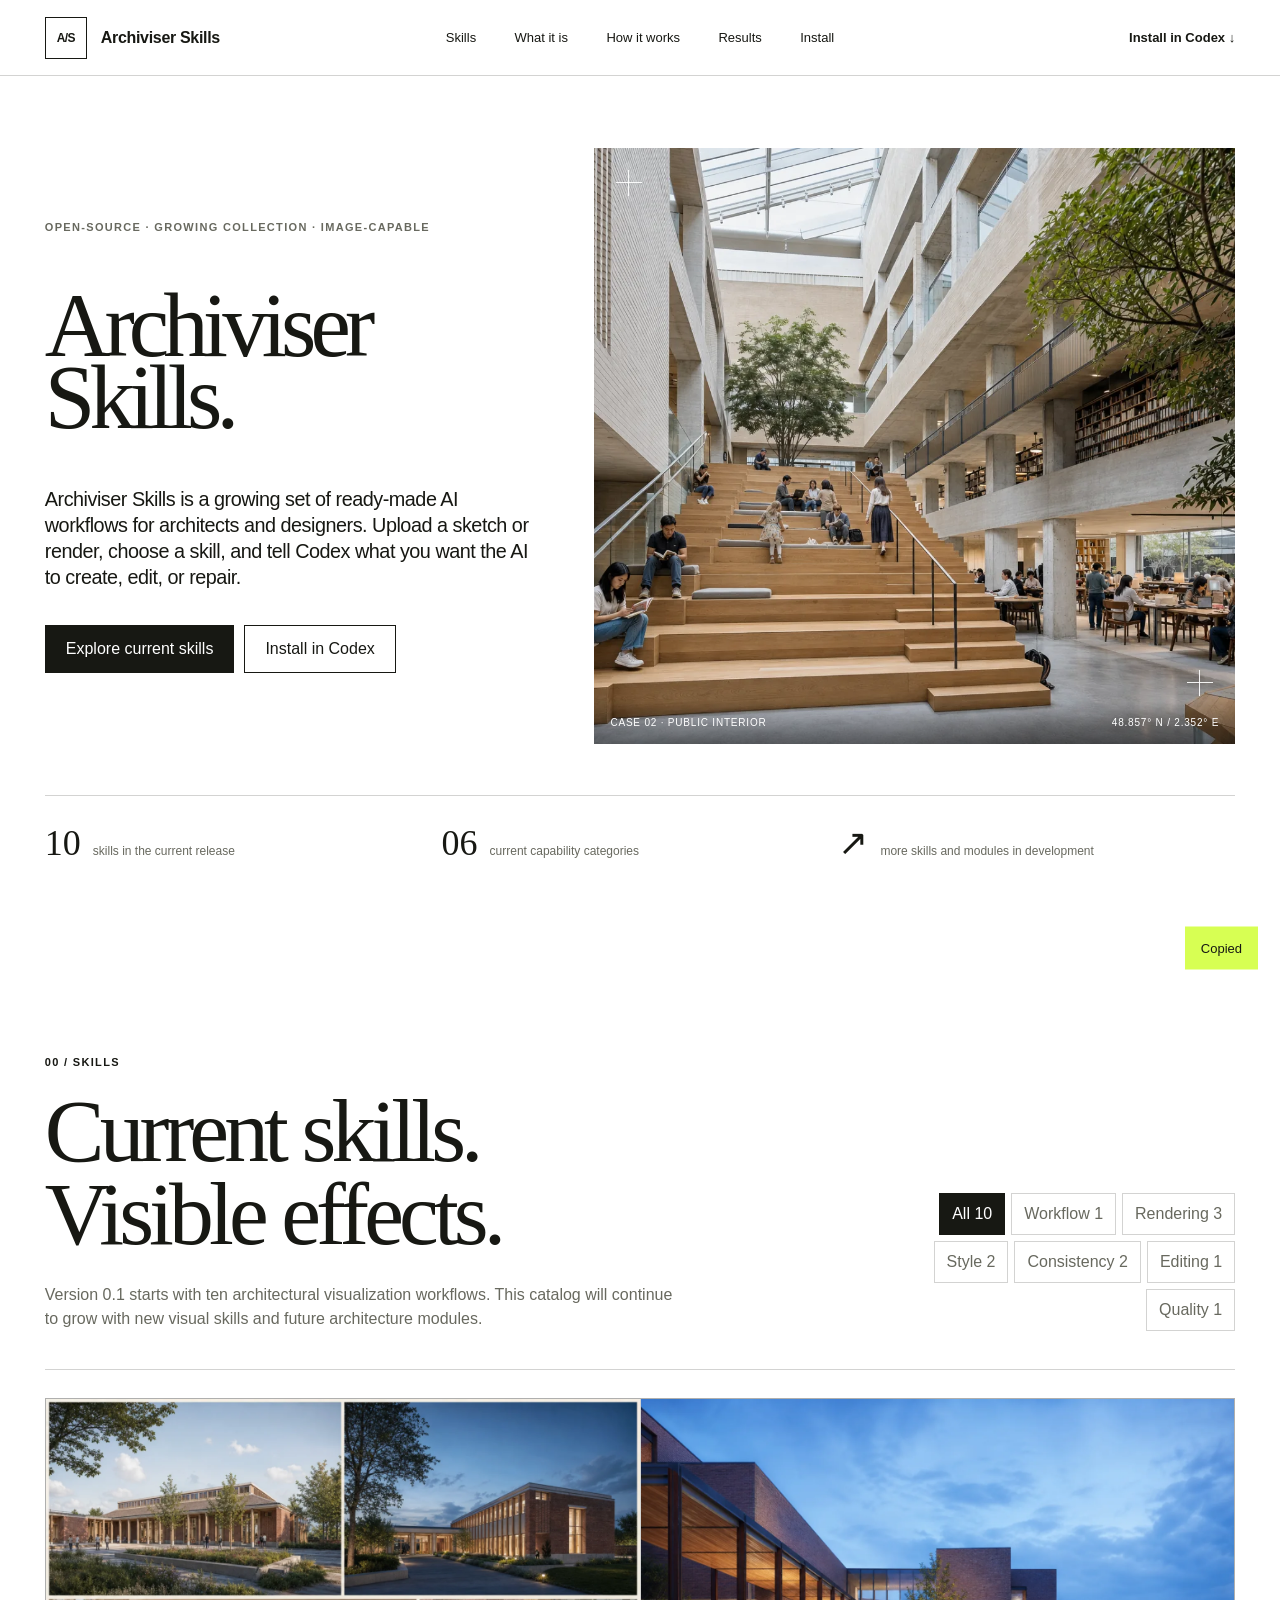
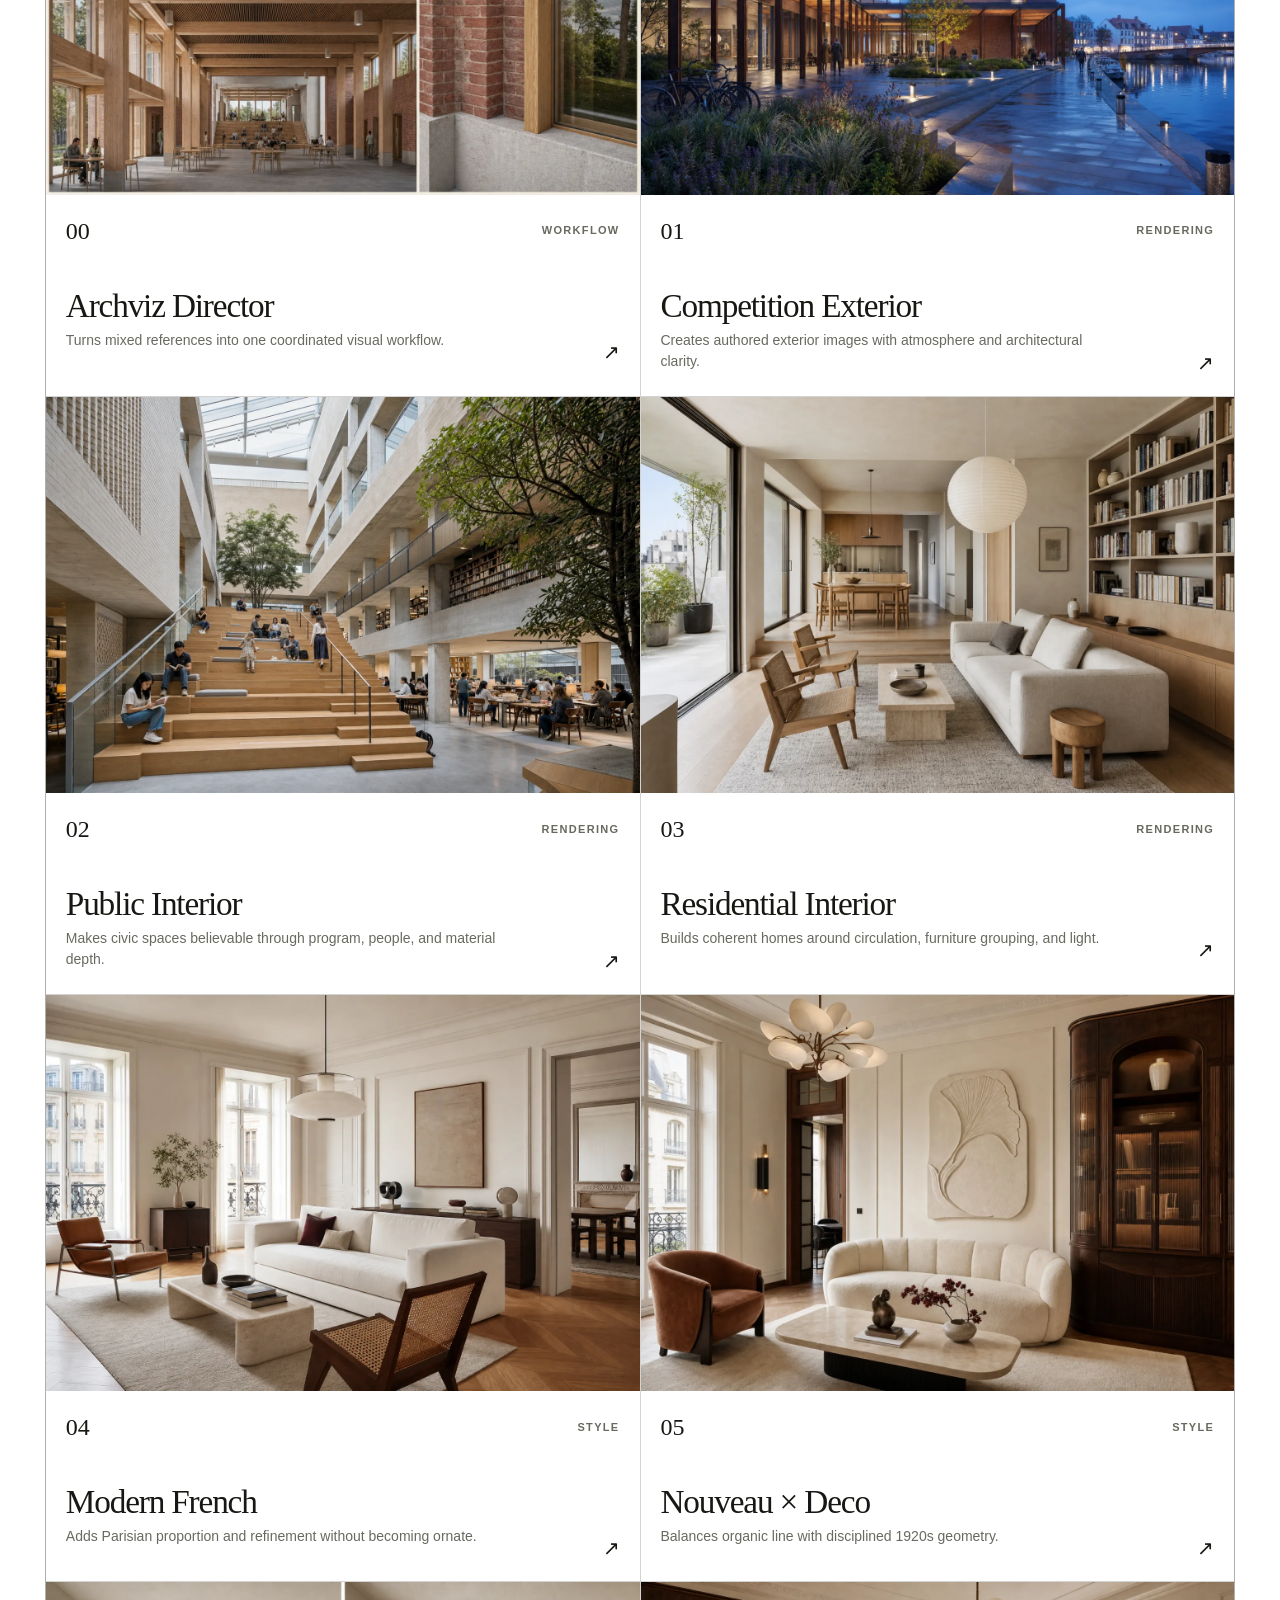
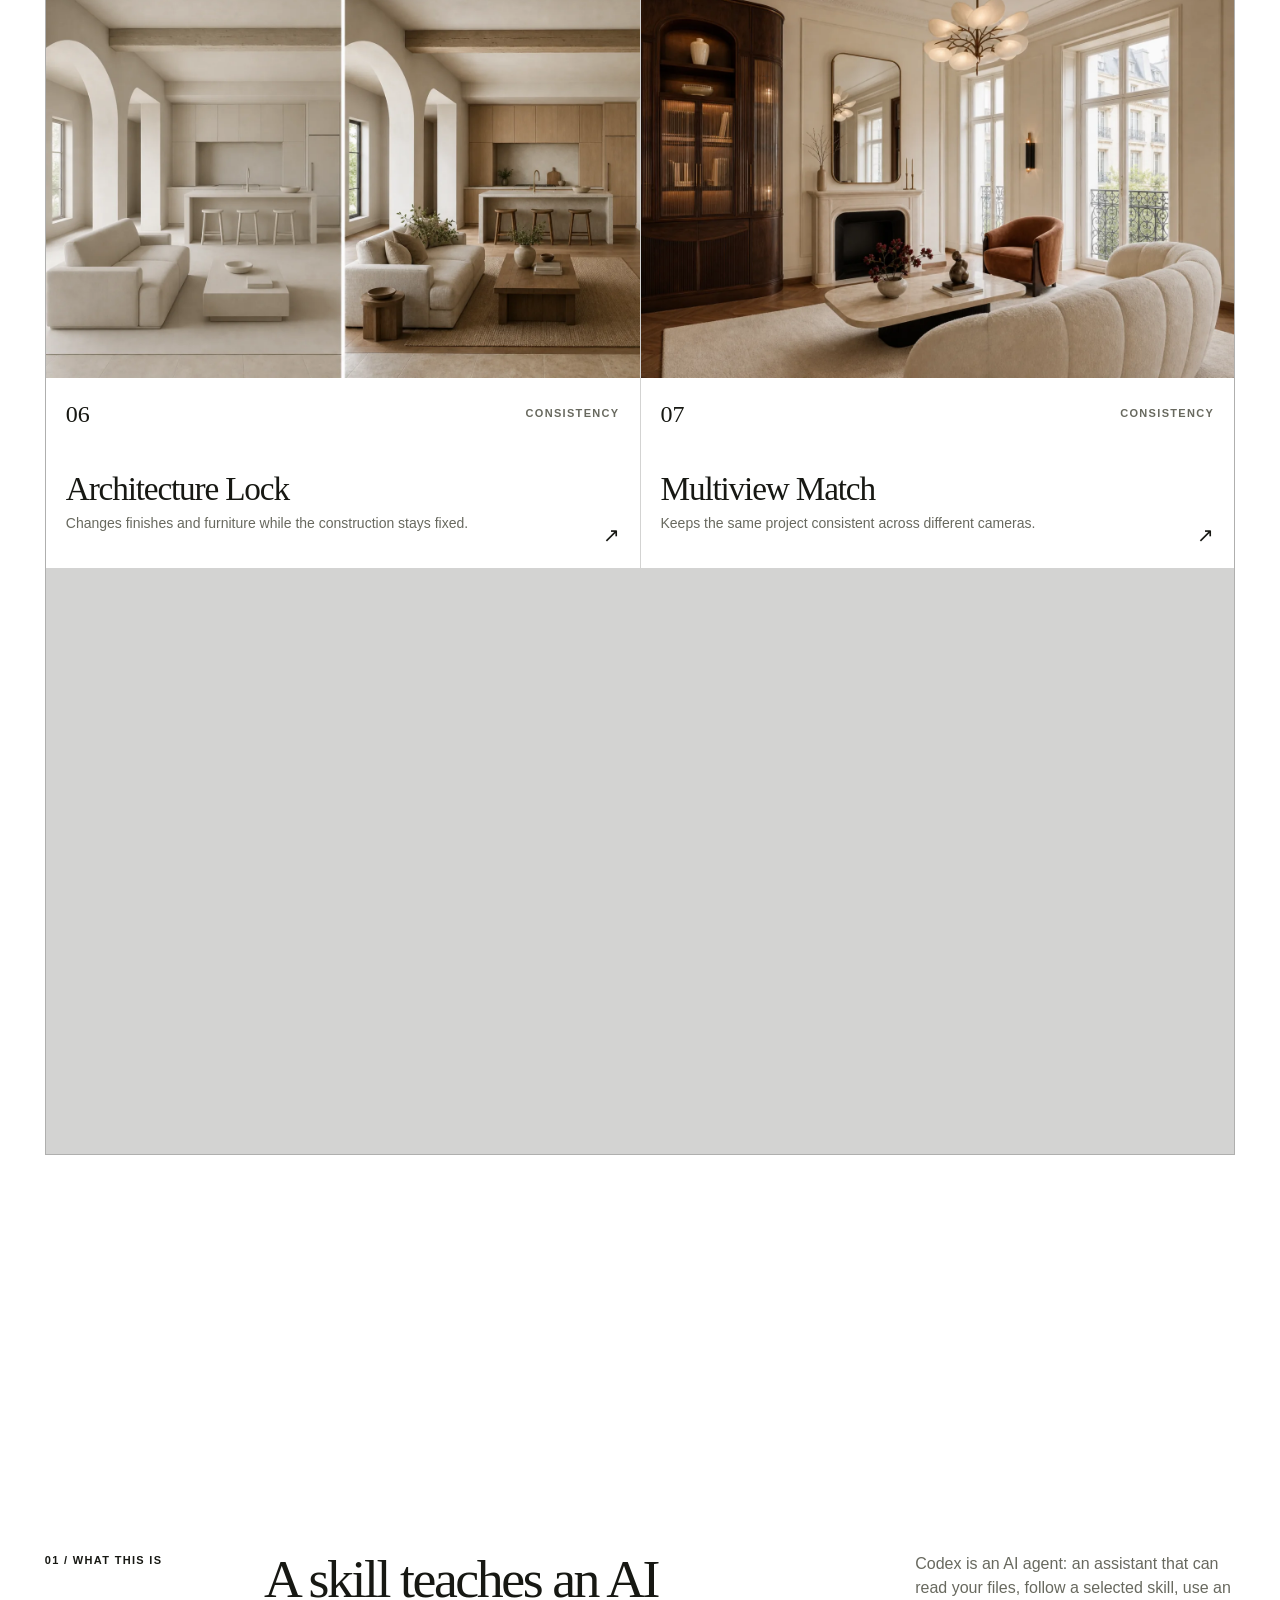
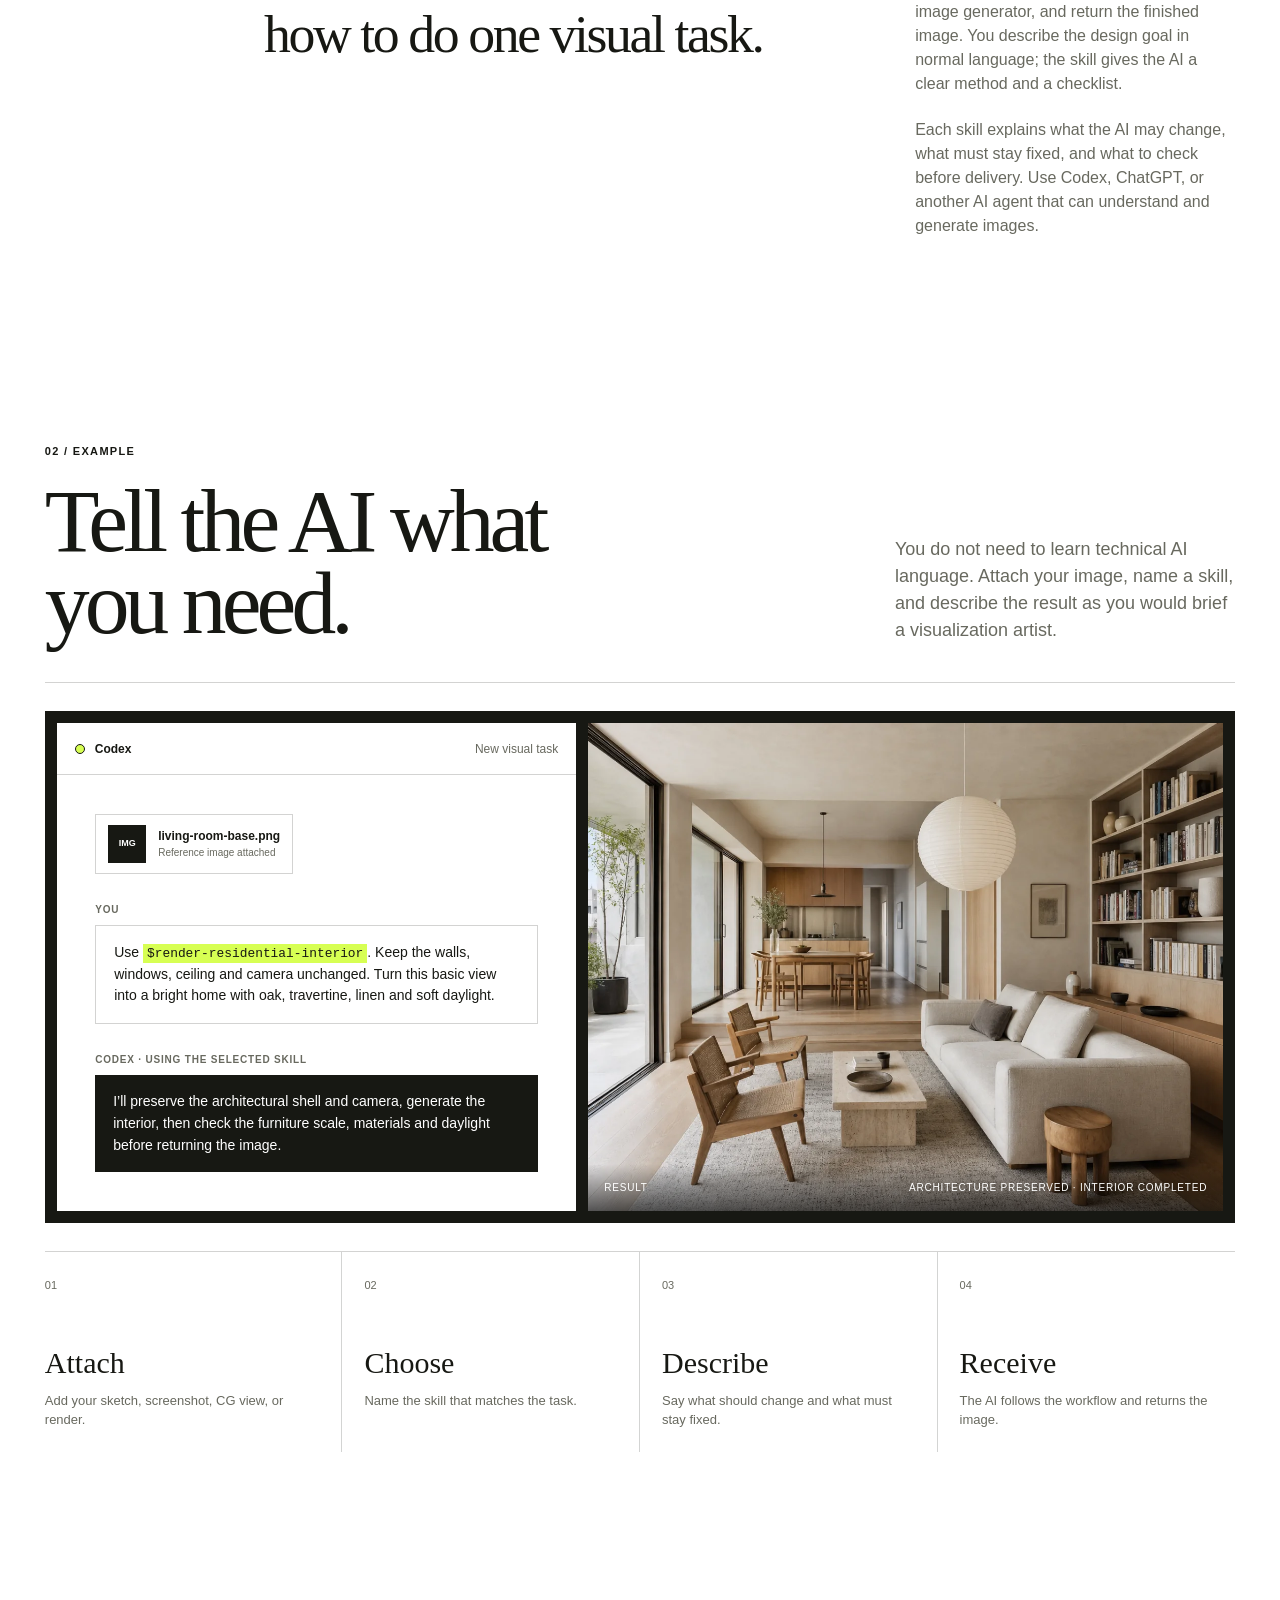
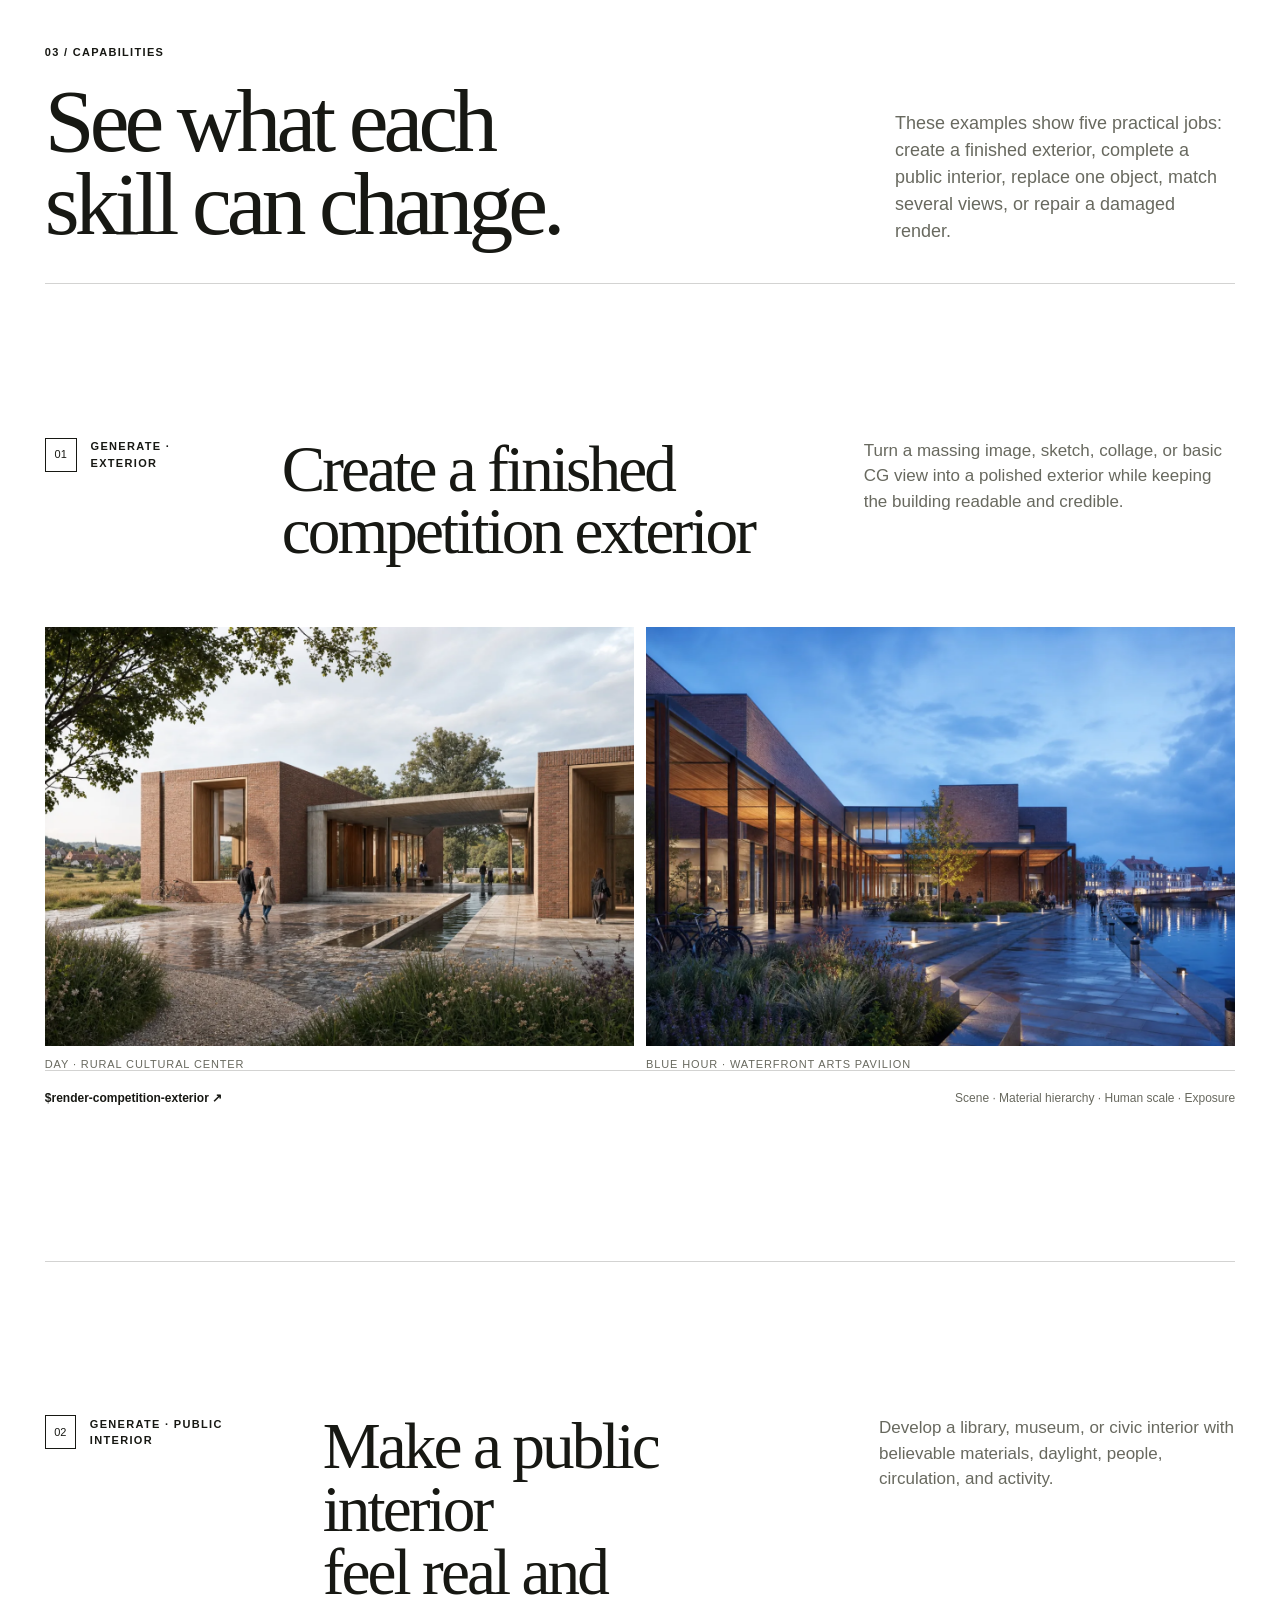
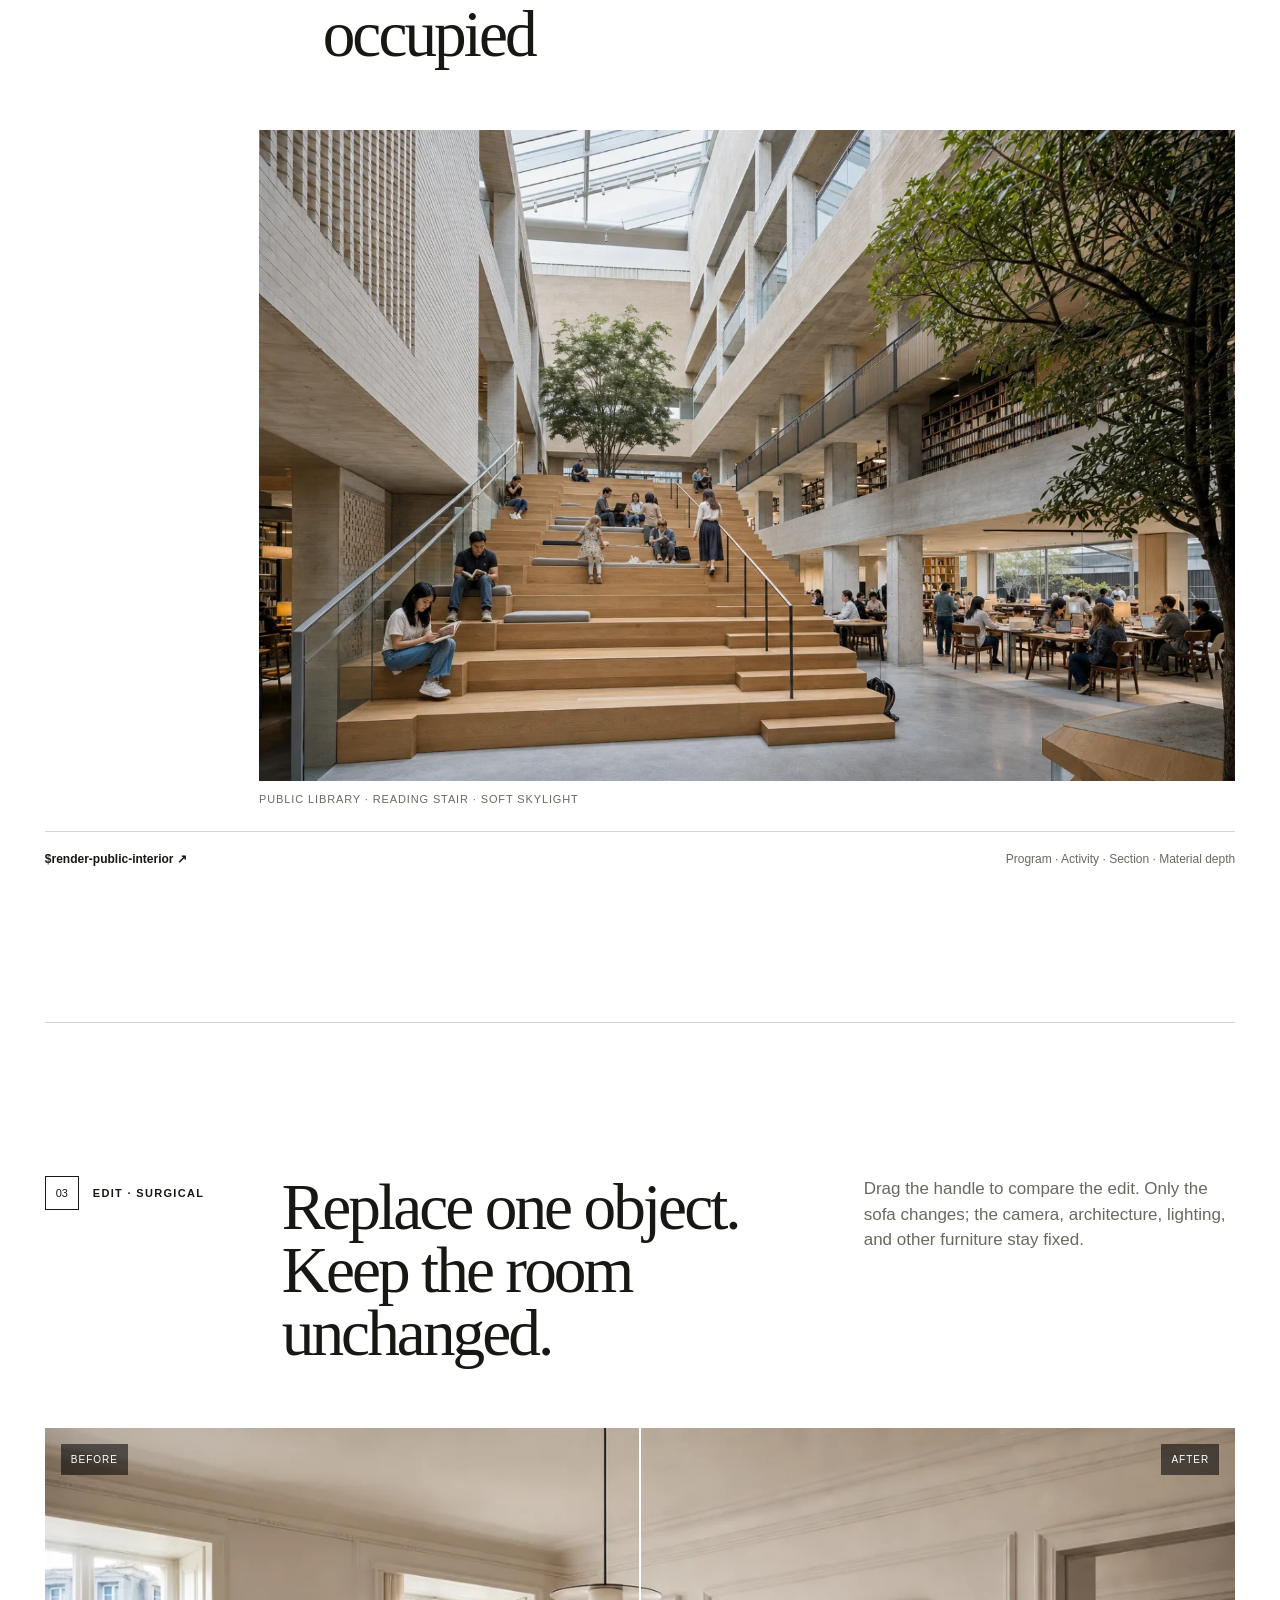
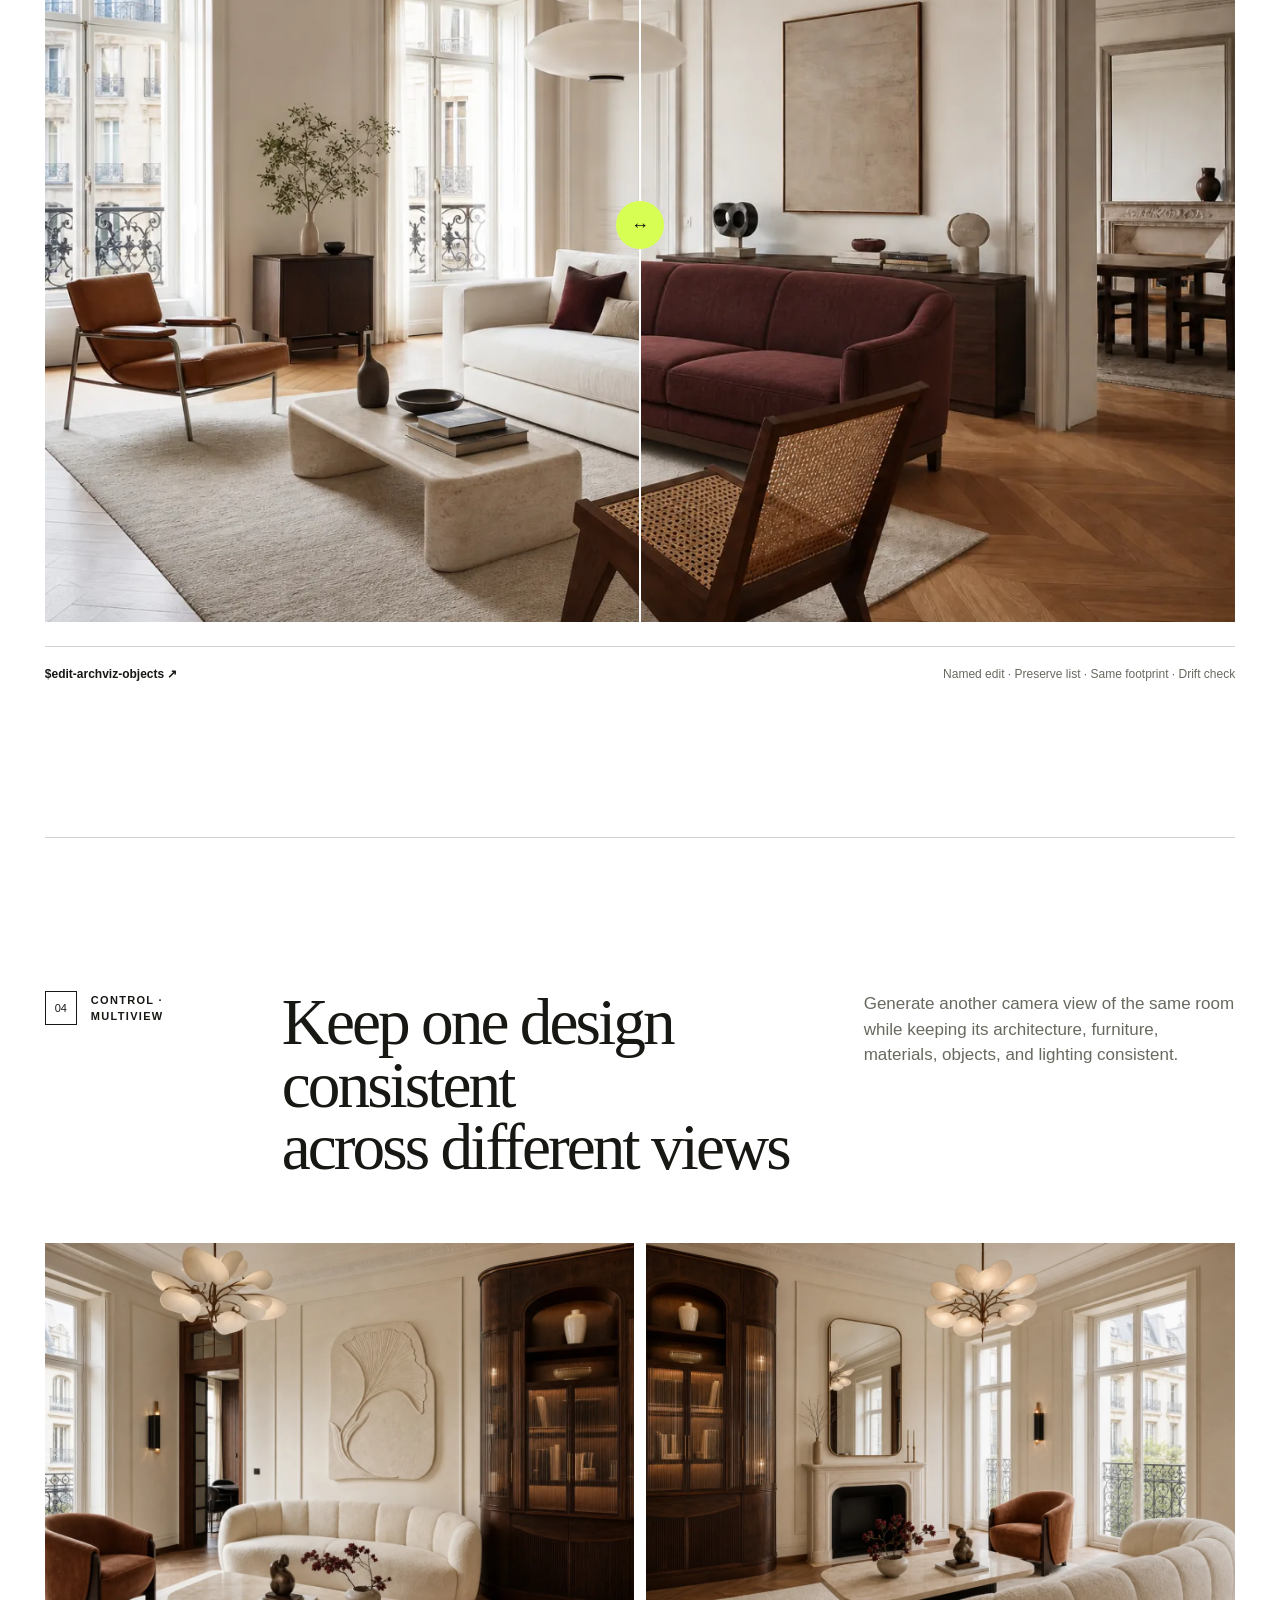
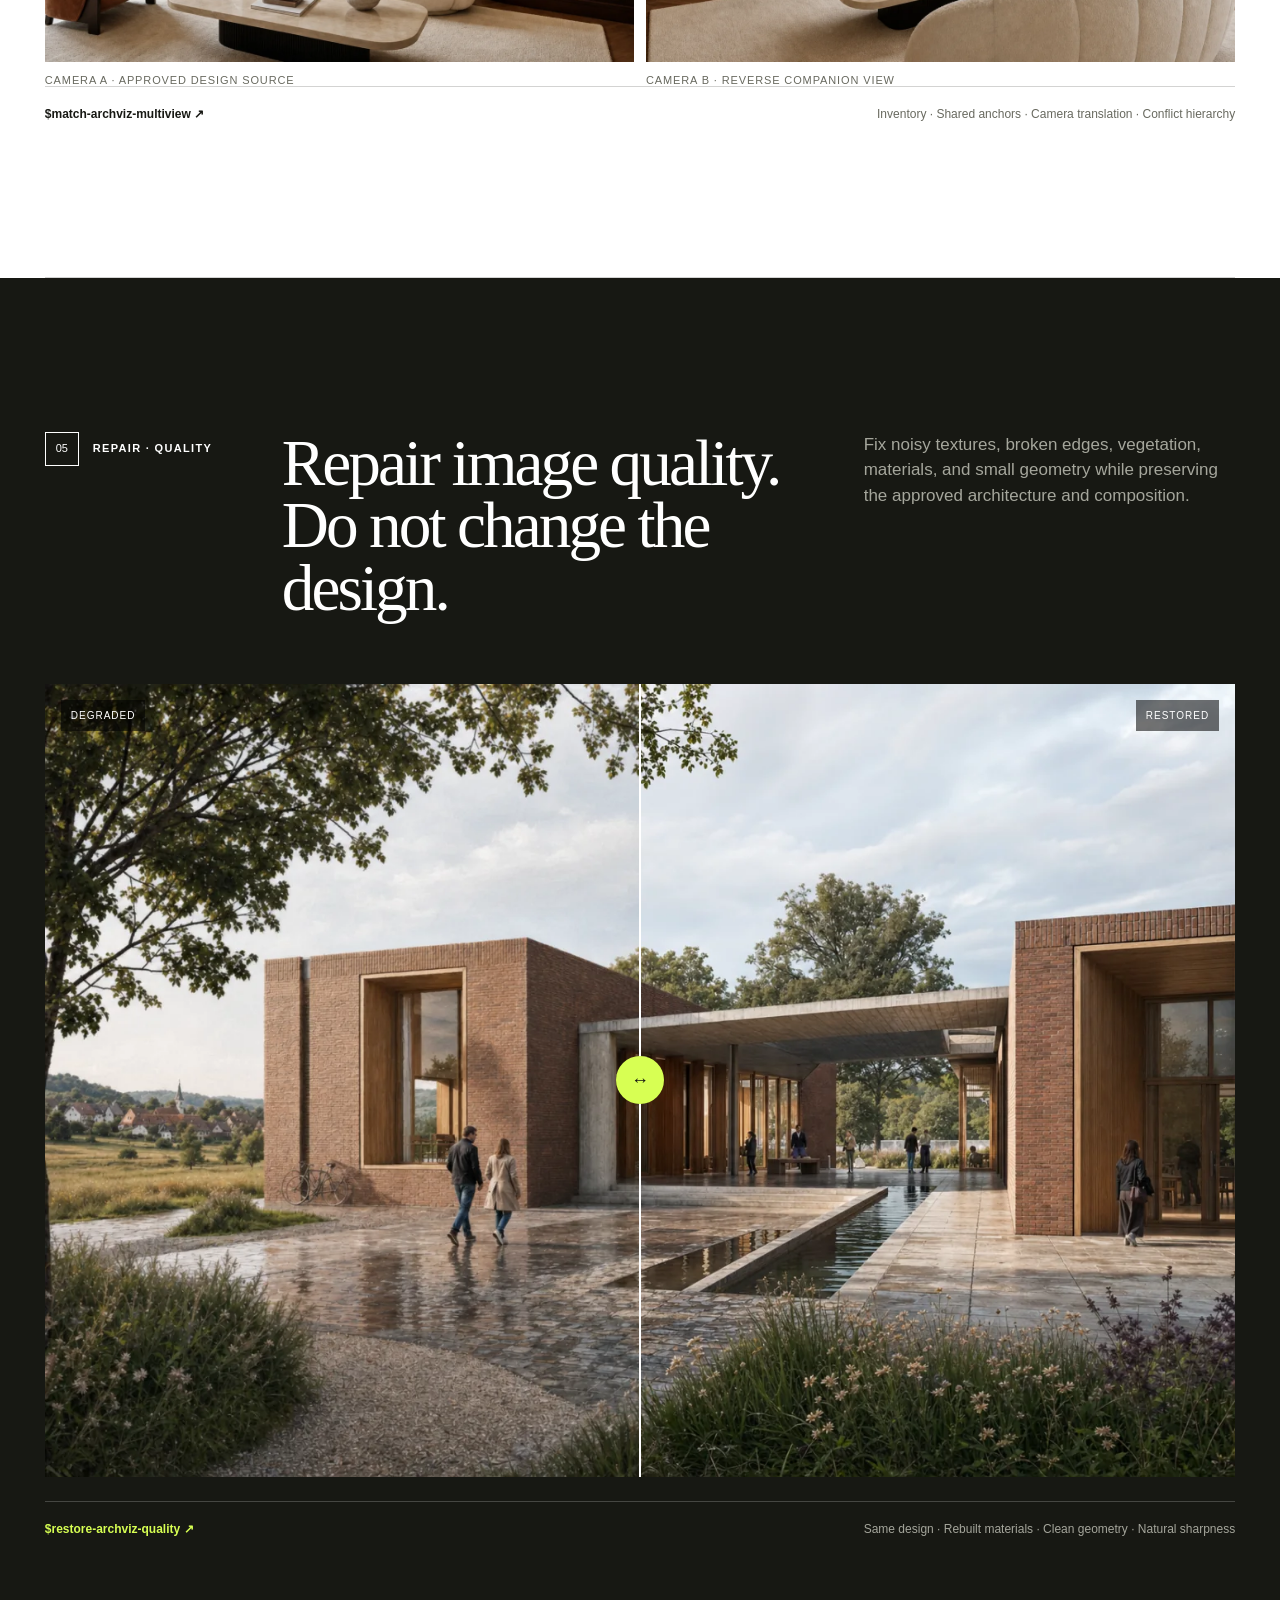
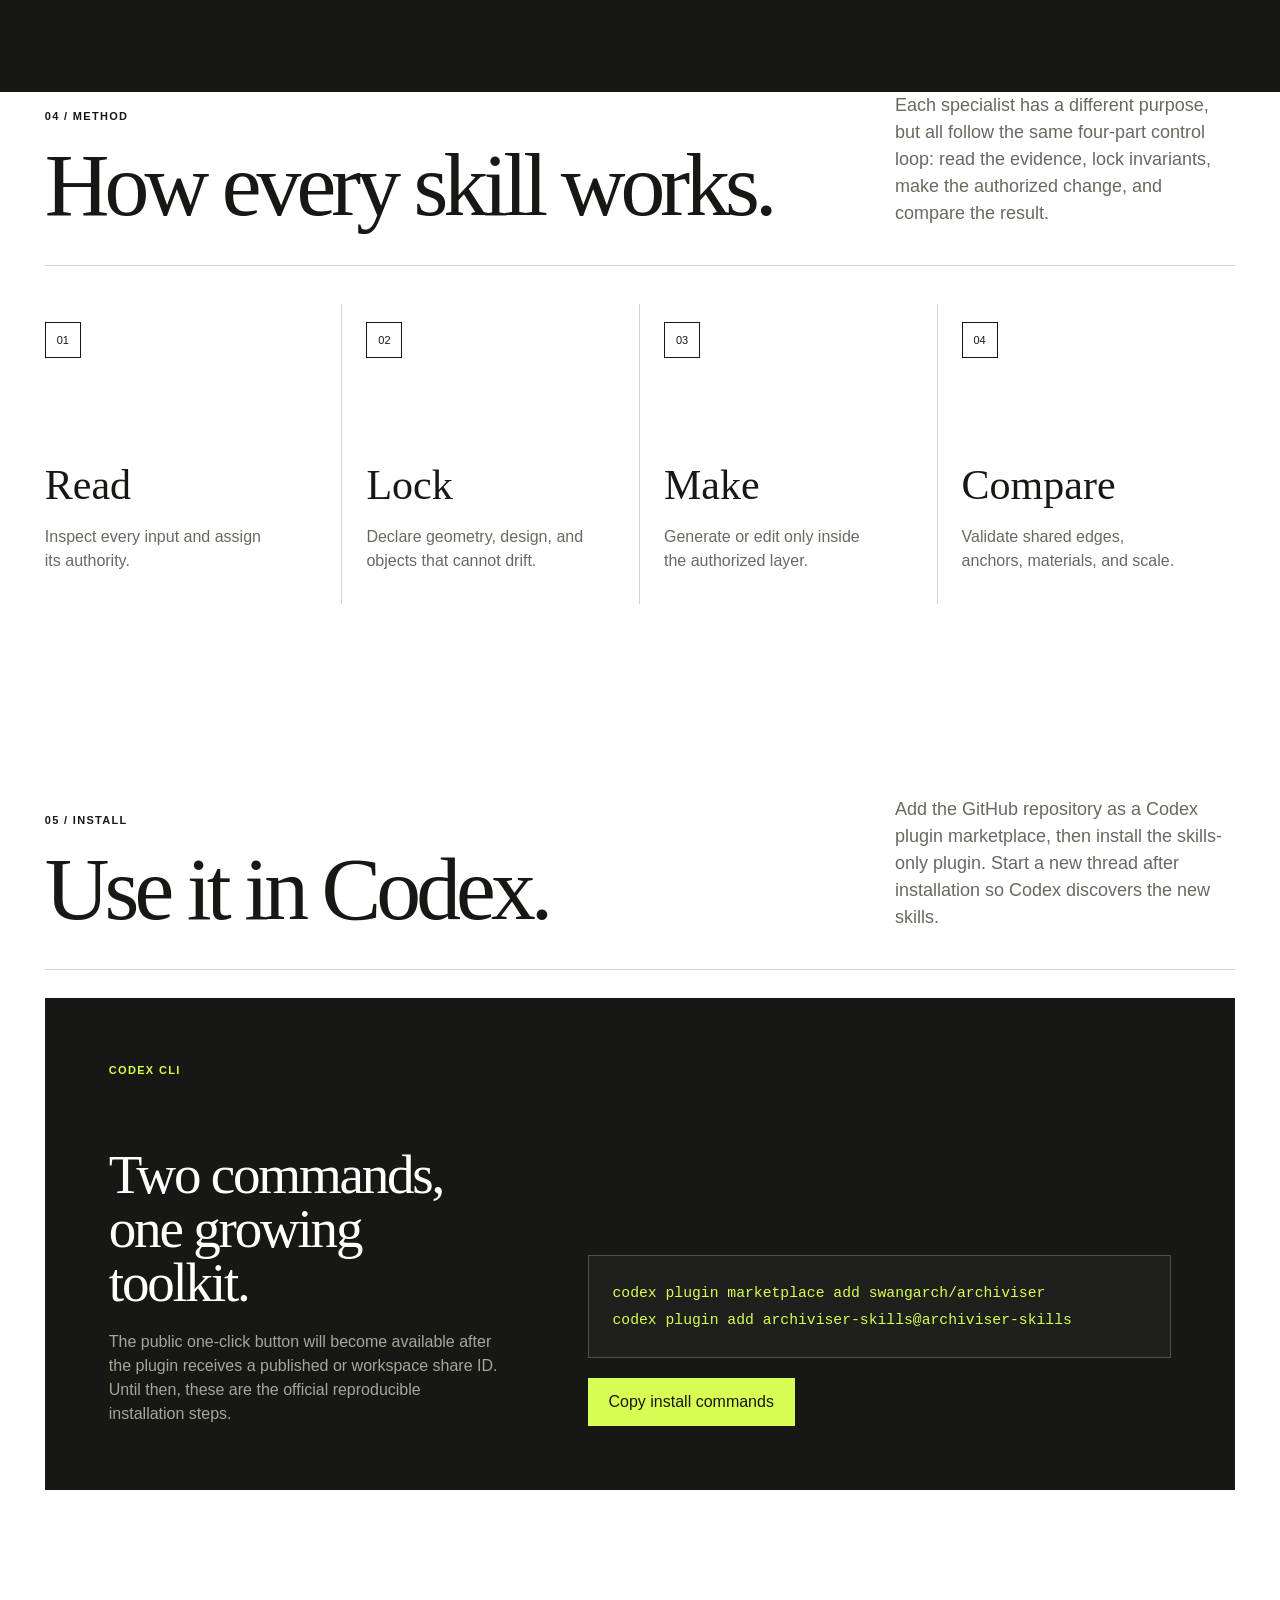
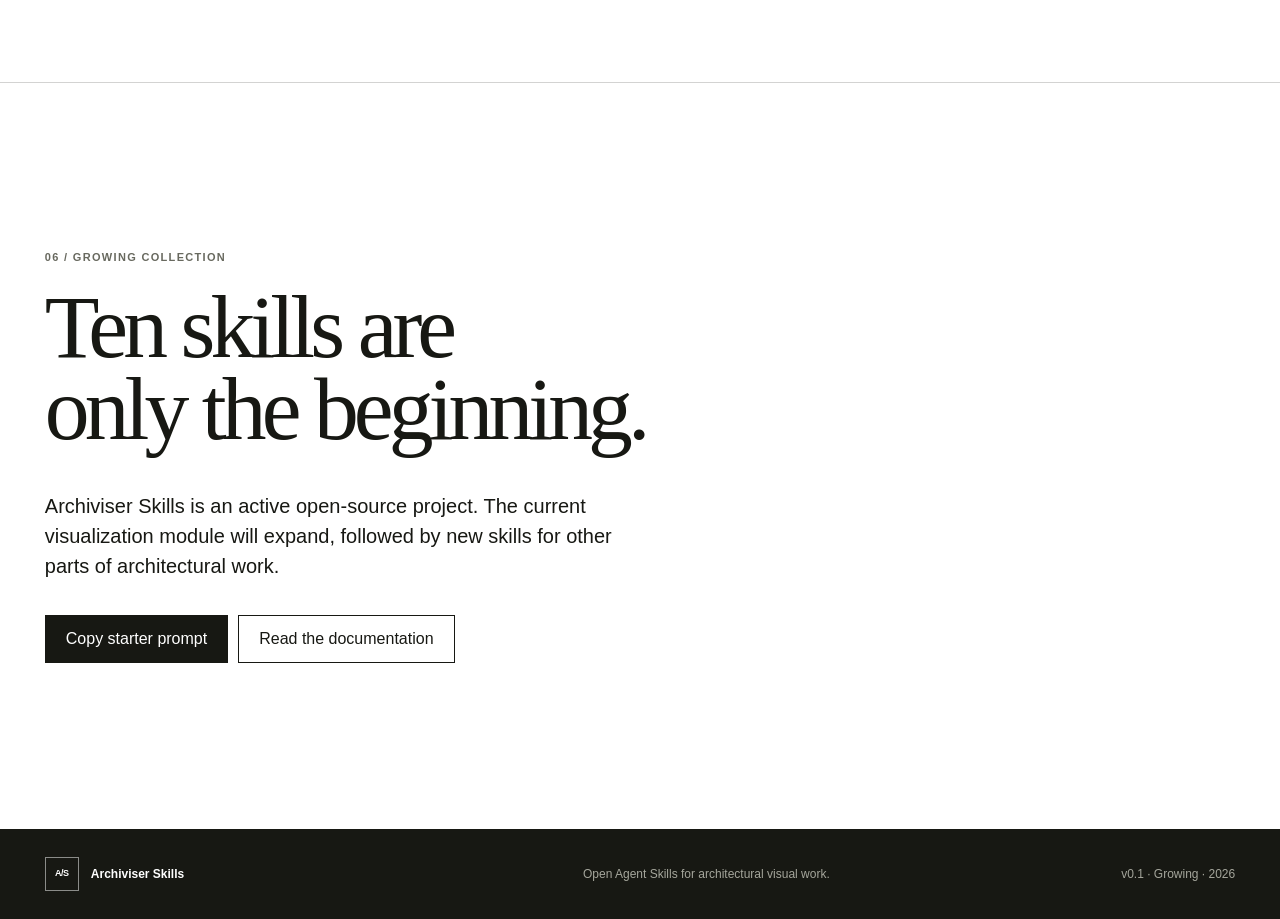
==== site/index.html @ d68e9688 "Use a white website background" ====
<!doctype html>
<html lang="en">
  <head>
    <meta charset="UTF-8" />
    <meta name="viewport" content="width=device-width, initial-scale=1.0" />
    <meta
      name="description"
      content="Archiviser Skills is an expanding open-source collection of reusable Agent Skills for architectural visualization, image generation, editing, consistency, and quality control."
    />
    <meta name="theme-color" content="#ffffff" />
    <title>Archiviser Skills — Open Agent Skills for architectural visualization</title>
    <link rel="stylesheet" href="styles.css" />
    <script src="script.js" defer></script>
  </head>
  <body>
    <a class="skip-link" href="#main">Skip to content</a>

    <header class="site-header">
      <a class="brand" href="#top" aria-label="Archiviser Skills home">
        <span class="brand-mark" aria-hidden="true">A/S</span>
        <span class="brand-name">Archiviser Skills</span>
      </a>
      <nav class="site-nav" aria-label="Primary navigation">
        <a href="#skills">Skills</a>
        <a href="#context">What it is</a>
        <a href="#example">How it works</a>
        <a href="#cases">Results</a>
        <a href="#install">Install</a>
      </nav>
      <a class="header-cta" href="#install">Install in Codex <span aria-hidden="true">↓</span></a>
    </header>

    <main id="main">
      <section class="hero" id="top">
        <div class="hero-copy">
          <p class="eyebrow">Open-source · Growing collection · Image-capable</p>
          <h1><span>Archiviser</span><span>Skills.</span></h1>
          <p class="hero-intro">
            Archiviser Skills is a growing set of ready-made AI workflows for architects and
            designers. Upload a sketch or render, choose a skill, and tell Codex what you want the
            AI to create, edit, or repair.
          </p>
          <div class="hero-actions">
            <a class="button button-dark" href="#skills">Explore current skills</a>
            <a class="button button-quiet" href="#install">Install in Codex</a>
          </div>
        </div>

        <figure class="hero-visual">
          <img src="assets/public-library-interior.webp" alt="Contemporary public library organized around a broad timber reading stair" />
          <figcaption>
            <span>Case 02 · Public interior</span>
            <span>48.857° N / 2.352° E</span>
          </figcaption>
          <span class="crosshair crosshair-a" aria-hidden="true"></span>
          <span class="crosshair crosshair-b" aria-hidden="true"></span>
        </figure>

        <div class="hero-index" aria-label="Project facts">
          <div><strong>10</strong><span>skills in the current release</span></div>
          <div><strong>06</strong><span>current capability categories</span></div>
          <div><strong>↗</strong><span>more skills and modules in development</span></div>
        </div>
      </section>

      <section class="manifesto reveal" id="context">
        <p class="section-number">01 / What this is</p>
        <p class="manifesto-lead">
          A skill teaches an AI<br />how to do one visual task.
        </p>
        <div class="manifesto-copy">
          <p>
            Codex is an AI agent: an assistant that can read your files, follow a selected skill,
            use an image generator, and return the finished image. You describe the design goal in
            normal language; the skill gives the AI a clear method and a checklist.
          </p>
          <p>
            Each skill explains what the AI may change, what must stay fixed, and what to check before
            delivery. Use Codex, ChatGPT, or another AI agent that can understand and generate images.
          </p>
        </div>
      </section>

      <section class="usage" id="example">
        <div class="section-heading reveal">
          <div>
            <p class="section-number">02 / Example</p>
            <h2>Tell the AI what<br />you need.</h2>
          </div>
          <p>You do not need to learn technical AI language. Attach your image, name a skill, and describe the result as you would brief a visualization artist.</p>
        </div>

        <div class="usage-demo reveal">
          <div class="codex-window" aria-label="Example conversation in Codex">
            <div class="codex-bar">
              <span class="codex-dot"></span>
              <strong>Codex</strong>
              <span>New visual task</span>
            </div>
            <div class="codex-thread">
              <div class="file-chip"><span>IMG</span><div><strong>living-room-base.png</strong><small>Reference image attached</small></div></div>
              <div class="message message-user">
                <span>You</span>
                <p>Use <code>$render-residential-interior</code>. Keep the walls, windows, ceiling and camera unchanged. Turn this basic view into a bright home with oak, travertine, linen and soft daylight.</p>
              </div>
              <div class="message message-agent">
                <span>Codex · using the selected skill</span>
                <p>I’ll preserve the architectural shell and camera, generate the interior, then check the furniture scale, materials and daylight before returning the image.</p>
              </div>
            </div>
          </div>

          <figure class="usage-result">
            <img src="assets/residential-interior.webp" alt="Finished residential interior generated after using the residential interior skill" />
            <figcaption><span>Result</span><span>Architecture preserved · Interior completed</span></figcaption>
          </figure>
        </div>

        <ol class="usage-steps reveal">
          <li><span>01</span><strong>Attach</strong><p>Add your sketch, screenshot, CG view, or render.</p></li>
          <li><span>02</span><strong>Choose</strong><p>Name the skill that matches the task.</p></li>
          <li><span>03</span><strong>Describe</strong><p>Say what should change and what must stay fixed.</p></li>
          <li><span>04</span><strong>Receive</strong><p>The AI follows the workflow and returns the image.</p></li>
        </ol>
      </section>

      <section class="cases" id="cases">
        <div class="section-heading reveal">
          <div>
            <p class="section-number">03 / Capabilities</p>
            <h2>See what each<br />skill can change.</h2>
          </div>
          <p>These examples show five practical jobs: create a finished exterior, complete a public interior, replace one object, match several views, or repair a damaged render.</p>
        </div>

        <article class="case case-wide reveal" id="case-atmosphere">
          <header class="case-header">
            <div><span class="case-number">01</span><span class="case-type">Generate · Exterior</span></div>
            <h3>Create a finished<br />competition exterior</h3>
            <p>Turn a massing image, sketch, collage, or basic CG view into a polished exterior while keeping the building readable and credible.</p>
          </header>
          <div class="diptych">
            <figure>
              <img src="assets/competition-exterior.webp" alt="Rural brick cultural center in soft daylight" />
              <figcaption>Day · Rural cultural center</figcaption>
            </figure>
            <figure>
              <img src="assets/blue-hour-waterfront-exterior.webp" alt="Brick waterfront arts pavilion at blue hour" />
              <figcaption>Blue hour · Waterfront arts pavilion</figcaption>
            </figure>
          </div>
          <footer class="case-footer">
            <a href="https://github.com/swangarch/archiviser/blob/main/skills/render-competition-exterior/SKILL.md">$render-competition-exterior ↗</a>
            <span>Scene · Material hierarchy · Human scale · Exposure</span>
          </footer>
        </article>

        <article class="case case-offset reveal" id="case-public">
          <header class="case-header">
            <div><span class="case-number">02</span><span class="case-type">Generate · Public interior</span></div>
            <h3>Make a public interior<br />feel real and occupied</h3>
            <p>Develop a library, museum, or civic interior with believable materials, daylight, people, circulation, and activity.</p>
          </header>
          <figure class="single-image">
            <img src="assets/public-library-interior.webp" alt="Public library with timber amphitheater stair and active reading areas" />
            <figcaption>Public library · Reading stair · Soft skylight</figcaption>
          </figure>
          <footer class="case-footer">
            <a href="https://github.com/swangarch/archiviser/blob/main/skills/render-public-interior/SKILL.md">$render-public-interior ↗</a>
            <span>Program · Activity · Section · Material depth</span>
          </footer>
        </article>

        <article class="case reveal" id="case-edit">
          <header class="case-header">
            <div><span class="case-number">03</span><span class="case-type">Edit · Surgical</span></div>
            <h3>Replace one object.<br />Keep the room unchanged.</h3>
            <p>Drag the handle to compare the edit. Only the sofa changes; the camera, architecture, lighting, and other furniture stay fixed.</p>
          </header>
          <div class="compare" style="--position: 50%" data-compare>
            <div class="compare-stage">
              <img class="compare-image" src="assets/modern-french-object-edit.webp" alt="Edited Parisian living room with burgundy sofa" />
              <div class="compare-overlay">
                <img class="compare-image" src="assets/modern-french-interior.webp" alt="Original Parisian living room with white sofa" />
              </div>
              <span class="compare-label compare-label-before">Before</span>
              <span class="compare-label compare-label-after">After</span>
              <div class="compare-handle" aria-hidden="true"><span>↔</span></div>
              <input class="compare-range" type="range" min="0" max="100" value="50" aria-label="Compare original and edited living room" />
            </div>
          </div>
          <footer class="case-footer">
            <a href="https://github.com/swangarch/archiviser/blob/main/skills/edit-archviz-objects/SKILL.md">$edit-archviz-objects ↗</a>
            <span>Named edit · Preserve list · Same footprint · Drift check</span>
          </footer>
        </article>

        <article class="case reveal" id="case-multiview">
          <header class="case-header">
            <div><span class="case-number">04</span><span class="case-type">Control · Multiview</span></div>
            <h3>Keep one design consistent<br />across different views</h3>
            <p>Generate another camera view of the same room while keeping its architecture, furniture, materials, objects, and lighting consistent.</p>
          </header>
          <div class="diptych multiview-pair">
            <figure>
              <img src="assets/art-nouveau-deco-interior.webp" alt="Art Nouveau and Art Deco living room first camera" />
              <figcaption>Camera A · Approved design source</figcaption>
            </figure>
            <figure>
              <img src="assets/art-nouveau-deco-companion-view.webp" alt="Same Art Nouveau and Art Deco room from a reverse camera" />
              <figcaption>Camera B · Reverse companion view</figcaption>
            </figure>
          </div>
          <footer class="case-footer">
            <a href="https://github.com/swangarch/archiviser/blob/main/skills/match-archviz-multiview/SKILL.md">$match-archviz-multiview ↗</a>
            <span>Inventory · Shared anchors · Camera translation · Conflict hierarchy</span>
          </footer>
        </article>

        <article class="case case-dark reveal" id="case-restore">
          <header class="case-header">
            <div><span class="case-number">05</span><span class="case-type">Repair · Quality</span></div>
            <h3>Repair image quality.<br />Do not change the design.</h3>
            <p>Fix noisy textures, broken edges, vegetation, materials, and small geometry while preserving the approved architecture and composition.</p>
          </header>
          <div class="compare" style="--position: 50%" data-compare>
            <div class="compare-stage">
              <img class="compare-image" src="assets/competition-exterior.webp" alt="Restored high-quality competition exterior" />
              <div class="compare-overlay">
                <img class="compare-image" src="assets/competition-exterior-degraded.webp" alt="Degraded competition exterior with texture and geometry artifacts" />
              </div>
              <span class="compare-label compare-label-before">Degraded</span>
              <span class="compare-label compare-label-after">Restored</span>
              <div class="compare-handle" aria-hidden="true"><span>↔</span></div>
              <input class="compare-range" type="range" min="0" max="100" value="50" aria-label="Compare degraded and restored exterior render" />
            </div>
          </div>
          <footer class="case-footer">
            <a href="https://github.com/swangarch/archiviser/blob/main/skills/restore-archviz-quality/SKILL.md">$restore-archviz-quality ↗</a>
            <span>Same design · Rebuilt materials · Clean geometry · Natural sharpness</span>
          </footer>
        </article>
      </section>

      <section class="skills" id="skills">
        <div class="section-heading reveal">
          <div>
            <p class="section-number">00 / Skills</p>
            <h2>Current skills.<br />Visible effects.</h2>
            <p class="section-summary">Version 0.1 starts with ten architectural visualization workflows. This catalog will continue to grow with new visual skills and future architecture modules.</p>
          </div>
          <div class="skill-filters" role="group" aria-label="Filter skills">
            <button class="filter is-active" type="button" data-filter="all">All 10</button>
            <button class="filter" type="button" data-filter="workflow">Workflow 1</button>
            <button class="filter" type="button" data-filter="rendering">Rendering 3</button>
            <button class="filter" type="button" data-filter="style">Style 2</button>
            <button class="filter" type="button" data-filter="consistency">Consistency 2</button>
            <button class="filter" type="button" data-filter="editing">Editing 1</button>
            <button class="filter" type="button" data-filter="quality">Quality 1</button>
          </div>
        </div>

        <div class="skill-grid">
          <a class="skill-card reveal" data-category="workflow" href="https://github.com/swangarch/archiviser/blob/main/skills/archviz-director/SKILL.md">
            <div class="skill-image"><img src="assets/archviz-director-overview.webp" alt="One coordinated architectural project shown across day, night, interior, and material views" /></div>
            <div class="skill-card-body"><div class="skill-meta"><span class="skill-id">00</span><span class="skill-category">Workflow</span></div>
            <h3>Archviz Director</h3><p>Turns mixed references into one coordinated visual workflow.</p><span class="skill-arrow">↗</span></div>
          </a>
          <a class="skill-card reveal" data-category="rendering" href="https://github.com/swangarch/archiviser/blob/main/skills/render-competition-exterior/SKILL.md">
            <div class="skill-image"><img src="assets/blue-hour-waterfront-exterior.webp" alt="Brick waterfront arts pavilion at blue hour" /></div>
            <div class="skill-card-body"><div class="skill-meta"><span class="skill-id">01</span><span class="skill-category">Rendering</span></div>
            <h3>Competition Exterior</h3><p>Creates authored exterior images with atmosphere and architectural clarity.</p><span class="skill-arrow">↗</span></div>
          </a>
          <a class="skill-card reveal" data-category="rendering" href="https://github.com/swangarch/archiviser/blob/main/skills/render-public-interior/SKILL.md">
            <div class="skill-image"><img src="assets/public-library-interior.webp" alt="Public library organized around an inhabited timber reading stair" /></div>
            <div class="skill-card-body"><div class="skill-meta"><span class="skill-id">02</span><span class="skill-category">Rendering</span></div>
            <h3>Public Interior</h3><p>Makes civic spaces believable through program, people, and material depth.</p><span class="skill-arrow">↗</span></div>
          </a>
          <a class="skill-card reveal" data-category="rendering" href="https://github.com/swangarch/archiviser/blob/main/skills/render-residential-interior/SKILL.md">
            <div class="skill-image"><img src="assets/residential-interior.webp" alt="Bright split-level residential interior with a library wall and social seating group" /></div>
            <div class="skill-card-body"><div class="skill-meta"><span class="skill-id">03</span><span class="skill-category">Rendering</span></div>
            <h3>Residential Interior</h3><p>Builds coherent homes around circulation, furniture grouping, and light.</p><span class="skill-arrow">↗</span></div>
          </a>
          <a class="skill-card reveal" data-category="style" href="https://github.com/swangarch/archiviser/blob/main/skills/design-modern-french/SKILL.md">
            <div class="skill-image"><img src="assets/modern-french-interior.webp" alt="Restrained contemporary French living room in a Paris apartment" /></div>
            <div class="skill-card-body"><div class="skill-meta"><span class="skill-id">04</span><span class="skill-category">Style</span></div>
            <h3>Modern French</h3><p>Adds Parisian proportion and refinement without becoming ornate.</p><span class="skill-arrow">↗</span></div>
          </a>
          <a class="skill-card reveal" data-category="style" href="https://github.com/swangarch/archiviser/blob/main/skills/design-art-nouveau-deco/SKILL.md">
            <div class="skill-image"><img src="assets/art-nouveau-deco-interior.webp" alt="Contemporary interior combining botanical Art Nouveau gestures with Art Deco geometry" /></div>
            <div class="skill-card-body"><div class="skill-meta"><span class="skill-id">05</span><span class="skill-category">Style</span></div>
            <h3>Nouveau × Deco</h3><p>Balances organic line with disciplined 1920s geometry.</p><span class="skill-arrow">↗</span></div>
          </a>
          <a class="skill-card reveal" data-category="consistency" href="https://github.com/swangarch/archiviser/blob/main/skills/lock-architecture-shell/SKILL.md">
            <div class="skill-image"><img src="assets/architecture-shell-lock.webp" alt="Before and after interior comparison with identical walls, arch, beam, window, and kitchen footprint" /></div>
            <div class="skill-card-body"><div class="skill-meta"><span class="skill-id">06</span><span class="skill-category">Consistency</span></div>
            <h3>Architecture Lock</h3><p>Changes finishes and furniture while the construction stays fixed.</p><span class="skill-arrow">↗</span></div>
          </a>
          <a class="skill-card reveal" data-category="consistency" href="https://github.com/swangarch/archiviser/blob/main/skills/match-archviz-multiview/SKILL.md">
            <div class="skill-image"><img src="assets/art-nouveau-deco-companion-view.webp" alt="Reverse companion camera of the same Art Nouveau and Art Deco living room" /></div>
            <div class="skill-card-body"><div class="skill-meta"><span class="skill-id">07</span><span class="skill-category">Consistency</span></div>
            <h3>Multiview Match</h3><p>Keeps the same project consistent across different cameras.</p><span class="skill-arrow">↗</span></div>
          </a>
          <a class="skill-card reveal" data-category="editing" href="https://github.com/swangarch/archiviser/blob/main/skills/edit-archviz-objects/SKILL.md">
            <div class="skill-image"><img src="assets/modern-french-object-edit.webp" alt="Parisian living room after a precise sofa-only replacement" /></div>
            <div class="skill-card-body"><div class="skill-meta"><span class="skill-id">08</span><span class="skill-category">Editing</span></div>
            <h3>Object Editor</h3><p>Replaces one named object without disturbing the approved room.</p><span class="skill-arrow">↗</span></div>
          </a>
          <a class="skill-card reveal" data-category="quality" href="https://github.com/swangarch/archiviser/blob/main/skills/restore-archviz-quality/SKILL.md">
            <div class="skill-image"><img src="assets/competition-exterior.webp" alt="Restored high-detail competition exterior with clean materials and geometry" /></div>
            <div class="skill-card-body"><div class="skill-meta"><span class="skill-id">09</span><span class="skill-category">Quality</span></div>
            <h3>Quality Restorer</h3><p>Rebuilds damaged materials and detail without redesigning the image.</p><span class="skill-arrow">↗</span></div>
          </a>
        </div>
      </section>

      <section class="method" id="method">
        <div class="section-heading reveal">
          <div><p class="section-number">04 / Method</p><h2>How every skill works.</h2></div>
          <p>Each specialist has a different purpose, but all follow the same four-part control loop: read the evidence, lock invariants, make the authorized change, and compare the result.</p>
        </div>
        <ol class="method-list">
          <li class="reveal"><span>01</span><h3>Read</h3><p>Inspect every input and assign its authority.</p></li>
          <li class="reveal"><span>02</span><h3>Lock</h3><p>Declare geometry, design, and objects that cannot drift.</p></li>
          <li class="reveal"><span>03</span><h3>Make</h3><p>Generate or edit only inside the authorized layer.</p></li>
          <li class="reveal"><span>04</span><h3>Compare</h3><p>Validate shared edges, anchors, materials, and scale.</p></li>
        </ol>
      </section>

      <section class="install" id="install">
        <div class="section-heading reveal">
          <div><p class="section-number">05 / Install</p><h2>Use it in Codex.</h2></div>
          <p>Add the GitHub repository as a Codex plugin marketplace, then install the skills-only plugin. Start a new thread after installation so Codex discovers the new skills.</p>
        </div>
        <div class="install-panel reveal">
          <div>
            <p class="install-label">Codex CLI</p>
            <h3>Two commands,<br />one growing toolkit.</h3>
            <p>The public one-click button will become available after the plugin receives a published or workspace share ID. Until then, these are the official reproducible installation steps.</p>
          </div>
          <div class="install-command">
            <pre><code>codex plugin marketplace add swangarch/archiviser
codex plugin add archiviser-skills@archiviser-skills</code></pre>
            <button class="button button-dark copy-action" type="button" data-copy-label="Install commands copied" data-copy="codex plugin marketplace add swangarch/archiviser&#10;codex plugin add archiviser-skills@archiviser-skills">Copy install commands</button>
          </div>
        </div>
      </section>

      <section class="closing reveal">
        <p class="section-number">06 / Growing collection</p>
        <h2>Ten skills are<br />only the beginning.</h2>
        <p>Archiviser Skills is an active open-source project. The current visualization module will expand, followed by new skills for other parts of architectural work.</p>
        <div class="closing-actions">
          <button class="button button-light copy-action" type="button" data-copy-label="Starter prompt copied" data-copy="Use $archviz-director to inspect my references, protect the correct geometry, and route the project to the right visualization workflow.">Copy starter prompt</button>
          <a class="button button-outline-light" href="https://github.com/swangarch/archiviser#readme">Read the documentation</a>
        </div>
      </section>
    </main>

    <footer class="site-footer">
      <div><span class="brand-mark">A/S</span><span>Archiviser Skills</span></div>
      <p>Open Agent Skills for architectural visual work.</p>
      <p>v0.1 · Growing · <span id="year">2026</span></p>
    </footer>

    <div class="toast" role="status" aria-live="polite">Copied</div>
  </body>
</html>
---- site/styles.css ----
:root {
  --paper: #ffffff;
  --paper-light: #ffffff;
  --ink: #171813;
  --muted: #68695f;
  --line: rgba(23, 24, 19, 0.19);
  --acid: #d7ff53;
  --terracotta: #a7492e;
  --blue: #345cff;
  --max: 1540px;
  --gutter: clamp(20px, 3.5vw, 58px);
  --display: "Helvetica Neue", "Neue Haas Grotesk Text Pro", Arial, sans-serif;
  --serif: Iowan Old Style, Baskerville, "Times New Roman", serif;
}

* { box-sizing: border-box; }
html { scroll-behavior: smooth; }
body {
  margin: 0;
  color: var(--ink);
  background: var(--paper);
  font-family: var(--display);
  font-size: 16px;
  line-height: 1.5;
  -webkit-font-smoothing: antialiased;
}

img { display: block; width: 100%; }
a { color: inherit; text-decoration: none; }
button { font: inherit; }

.skip-link {
  position: fixed;
  z-index: 1000;
  left: 16px;
  top: -80px;
  padding: 10px 16px;
  color: #fff;
  background: var(--ink);
}
.skip-link:focus { top: 16px; }

.site-header {
  position: sticky;
  z-index: 100;
  top: 0;
  display: grid;
  grid-template-columns: 1fr auto 1fr;
  align-items: center;
  min-height: 76px;
  padding: 0 var(--gutter);
  border-bottom: 1px solid var(--line);
  background: color-mix(in srgb, var(--paper) 88%, transparent);
  backdrop-filter: blur(16px);
}
.brand { display: inline-flex; align-items: center; gap: 14px; width: max-content; font-weight: 650; }
.brand-mark {
  display: inline-grid;
  place-items: center;
  width: 42px;
  height: 42px;
  border: 1px solid currentColor;
  font-size: 12px;
  font-weight: 750;
  letter-spacing: -0.05em;
}
.brand-name { letter-spacing: -0.02em; }
.site-nav { display: flex; gap: clamp(20px, 3vw, 44px); font-size: 13px; }
.site-nav a, .header-cta { position: relative; }
.site-nav a::after, .header-cta::after {
  position: absolute;
  right: 0;
  bottom: -5px;
  left: 0;
  height: 1px;
  background: currentColor;
  content: "";
  transform: scaleX(0);
  transform-origin: right;
  transition: transform 240ms ease;
}
.site-nav a:hover::after, .header-cta:hover::after { transform: scaleX(1); transform-origin: left; }
.header-cta { justify-self: end; font-size: 13px; font-weight: 650; }

.hero {
  display: grid;
  grid-template-columns: minmax(390px, 1.05fr) minmax(500px, 1.35fr);
  grid-template-rows: 1fr auto;
  gap: clamp(30px, 4vw, 72px);
  min-height: calc(100svh - 76px);
  max-width: var(--max);
  margin: 0 auto;
  padding: clamp(54px, 8vh, 100px) var(--gutter) 30px;
}
.hero-copy { align-self: center; }
.eyebrow, .section-number, .case-type, .skill-category {
  margin: 0;
  font-size: 11px;
  font-weight: 700;
  letter-spacing: 0.12em;
  text-transform: uppercase;
}
.eyebrow { margin-bottom: clamp(34px, 6vh, 74px); color: var(--muted); }
.hero h1 {
  margin: 0;
  font-family: var(--serif);
  font-size: clamp(72px, 7.1vw, 122px);
  font-weight: 400;
  line-height: 0.79;
  letter-spacing: -0.065em;
}
.hero h1 span { display: block; }
.hero-intro {
  max-width: 550px;
  margin: clamp(34px, 6vh, 72px) 0 0;
  font-size: clamp(18px, 1.55vw, 26px);
  line-height: 1.3;
  letter-spacing: -0.025em;
}
.hero-actions, .closing-actions { display: flex; flex-wrap: wrap; gap: 10px; margin-top: 34px; }
.button {
  display: inline-flex;
  align-items: center;
  justify-content: center;
  min-height: 48px;
  padding: 0 20px;
  border: 1px solid var(--ink);
  border-radius: 0;
  cursor: pointer;
  transition: background 180ms ease, color 180ms ease, transform 180ms ease;
}
.button:hover { transform: translateY(-2px); }
.button-dark { color: var(--paper); background: var(--ink); }
.button-quiet { background: transparent; }
.hero-visual { position: relative; align-self: stretch; min-height: 570px; margin: 0; overflow: hidden; background: #c9c7bd; }
.hero-visual img { height: 100%; object-fit: cover; }
.hero-visual figcaption {
  position: absolute;
  right: 0;
  bottom: 0;
  left: 0;
  display: flex;
  justify-content: space-between;
  padding: 14px 16px;
  color: #fff;
  background: linear-gradient(transparent, rgba(0, 0, 0, 0.48));
  font-size: 10px;
  letter-spacing: 0.08em;
  text-transform: uppercase;
}
.crosshair { position: absolute; width: 26px; height: 26px; }
.crosshair::before, .crosshair::after { position: absolute; background: rgba(255,255,255,.9); content: ""; }
.crosshair::before { left: 12px; width: 1px; height: 26px; }
.crosshair::after { top: 12px; width: 26px; height: 1px; }
.crosshair-a { top: 22px; left: 22px; }
.crosshair-b { right: 22px; bottom: 48px; }
.hero-index {
  grid-column: 1 / -1;
  display: grid;
  grid-template-columns: repeat(3, 1fr);
  border-top: 1px solid var(--line);
}
.hero-index div { display: flex; align-items: baseline; gap: 12px; padding: 20px 0 0; }
.hero-index strong { font-family: var(--serif); font-size: 36px; font-weight: 400; }
.hero-index span { color: var(--muted); font-size: 12px; }

.manifesto, .usage, .cases, .skills, .method, .install {
  max-width: var(--max);
  margin: 0 auto;
  padding-right: var(--gutter);
  padding-left: var(--gutter);
}
.manifesto {
  display: grid;
  grid-template-columns: 0.42fr 1.5fr 0.8fr;
  gap: clamp(24px, 4vw, 70px);
  padding-top: clamp(110px, 16vw, 230px);
  padding-bottom: clamp(110px, 16vw, 230px);
}
.manifesto-lead { margin: 0; font-family: var(--serif); font-size: clamp(34px, 4.2vw, 66px); line-height: 1.02; letter-spacing: -0.045em; }
.manifesto-copy { align-self: end; color: var(--muted); }
.manifesto-copy p { margin: 0; }
.manifesto-copy p + p { margin-top: 22px; }

.usage { padding-bottom: clamp(110px, 15vw, 220px); }
.usage-demo {
  display: grid;
  grid-template-columns: .9fr 1.1fr;
  gap: 12px;
  margin-top: 28px;
  padding: 12px;
  background: var(--ink);
}
.codex-window { min-width: 0; color: var(--ink); background: var(--paper-light); }
.codex-bar { display: grid; grid-template-columns: auto auto 1fr; align-items: center; gap: 10px; min-height: 52px; padding: 0 18px; border-bottom: 1px solid var(--line); font-size: 12px; }
.codex-bar > span:last-child { justify-self: end; color: var(--muted); }
.codex-dot { width: 10px; height: 10px; background: var(--acid); border: 1px solid var(--ink); border-radius: 50%; }
.codex-thread { padding: clamp(22px, 3vw, 42px); }
.file-chip { display: flex; align-items: center; gap: 12px; width: fit-content; padding: 10px 12px; border: 1px solid var(--line); background: #fff; }
.file-chip > span { display: grid; place-items: center; width: 38px; height: 38px; color: var(--paper); background: var(--ink); font-size: 9px; font-weight: 700; }
.file-chip div { display: grid; }
.file-chip strong { font-size: 12px; }
.file-chip small { color: var(--muted); font-size: 10px; }
.message { margin-top: 28px; }
.message > span { display: block; margin-bottom: 8px; color: var(--muted); font-size: 10px; font-weight: 700; letter-spacing: .08em; text-transform: uppercase; }
.message p { margin: 0; padding: 16px 18px; font-size: 14px; line-height: 1.55; }
.message-user p { background: #fff; border: 1px solid var(--line); }
.message-agent p { color: var(--paper); background: var(--ink); }
.message code { padding: 2px 4px; color: var(--ink); background: var(--acid); font-size: .92em; }
.usage-result { position: relative; min-width: 0; margin: 0; overflow: hidden; background: #c8c6bd; }
.usage-result img { height: 100%; object-fit: cover; }
.usage-result figcaption { position: absolute; right: 0; bottom: 0; left: 0; display: flex; justify-content: space-between; gap: 20px; padding: 16px; color: #fff; background: linear-gradient(transparent, rgba(0,0,0,.62)); font-size: 10px; letter-spacing: .08em; text-transform: uppercase; }
.usage-steps { display: grid; grid-template-columns: repeat(4, 1fr); margin: 28px 0 0; padding: 0; border-top: 1px solid var(--line); list-style: none; }
.usage-steps li { min-height: 180px; padding: 20px 22px 22px 0; border-right: 1px solid var(--line); }
.usage-steps li + li { padding-left: 22px; }
.usage-steps li:last-child { border-right: 0; }
.usage-steps span { color: var(--muted); font-size: 11px; }
.usage-steps strong { display: block; margin-top: 44px; font-family: var(--serif); font-size: 30px; font-weight: 400; }
.usage-steps p { margin: 6px 0 0; color: var(--muted); font-size: 13px; }

.section-heading {
  display: grid;
  grid-template-columns: 1fr minmax(250px, 0.42fr);
  gap: 40px;
  align-items: end;
  padding-bottom: 38px;
  border-bottom: 1px solid var(--line);
}
.section-heading h2, .closing h2 {
  margin: 20px 0 0;
  font-family: var(--serif);
  font-size: clamp(54px, 7vw, 106px);
  font-weight: 400;
  line-height: 0.92;
  letter-spacing: -0.055em;
}
.section-heading > p { max-width: 450px; margin: 0; color: var(--muted); font-size: 18px; }
.section-summary { max-width: 640px; margin: 28px 0 0; color: var(--muted); font-size: 16px; }

.case { padding: clamp(90px, 12vw, 190px) 0; border-bottom: 1px solid var(--line); }
.case-header {
  display: grid;
  grid-template-columns: 0.35fr 1fr 0.7fr;
  gap: clamp(24px, 4vw, 68px);
  align-items: start;
  margin-bottom: clamp(34px, 5vw, 70px);
}
.case-header > div { display: flex; align-items: center; gap: 14px; }
.case-number { display: inline-grid; place-items: center; width: 34px; height: 34px; border: 1px solid var(--ink); font-size: 11px; }
.case-header h3 { margin: 0; font-family: var(--serif); font-size: clamp(42px, 5.1vw, 78px); font-weight: 400; line-height: 0.96; letter-spacing: -0.045em; }
.case-header > p { margin: 0; color: var(--muted); font-size: 17px; }
.diptych { display: grid; grid-template-columns: 1fr 1fr; gap: 12px; }
.diptych figure, .single-image { margin: 0; }
.diptych img { aspect-ratio: 3 / 2; height: 100%; object-fit: cover; }
.diptych figcaption, .single-image figcaption { display: flex; justify-content: space-between; padding-top: 10px; color: var(--muted); font-size: 11px; text-transform: uppercase; letter-spacing: .08em; }
.single-image { width: 82%; margin-left: auto; }
.case-footer { display: flex; justify-content: space-between; gap: 30px; margin-top: 24px; padding-top: 18px; border-top: 1px solid var(--line); color: var(--muted); font-size: 12px; }
.case-footer a { color: var(--ink); font-weight: 700; }
.case-footer a:hover { text-decoration: underline; text-underline-offset: 4px; }
.case-offset .case-header { grid-template-columns: .35fr .78fr .55fr; }

.compare-stage { position: relative; aspect-ratio: 3 / 2; overflow: hidden; background: #c7c5bc; }
.compare-image { position: absolute; inset: 0; height: 100%; object-fit: cover; }
.compare-overlay { position: absolute; inset: 0; clip-path: inset(0 calc(100% - var(--position)) 0 0); }
.compare-handle { position: absolute; z-index: 3; top: 0; bottom: 0; left: var(--position); width: 2px; background: #fff; transform: translateX(-1px); pointer-events: none; }
.compare-handle span { position: absolute; top: 50%; left: 50%; display: grid; place-items: center; width: 48px; height: 48px; color: var(--ink); background: var(--acid); border-radius: 50%; transform: translate(-50%, -50%); font-size: 18px; }
.compare-range { position: absolute; z-index: 5; inset: 0; width: 100%; height: 100%; margin: 0; cursor: ew-resize; opacity: 0; }
.compare-label { position: absolute; z-index: 4; top: 16px; padding: 8px 10px; color: #fff; background: rgba(0,0,0,.55); font-size: 10px; letter-spacing: .1em; text-transform: uppercase; pointer-events: none; }
.compare-label-before { left: 16px; }
.compare-label-after { right: 16px; }

.case-dark { width: calc(100% + 2 * var(--gutter)); margin-left: calc(-1 * var(--gutter)); padding-right: var(--gutter); padding-left: var(--gutter); color: var(--paper); background: var(--ink); border-bottom: 0; }
.case-dark .case-number { border-color: var(--paper); }
.case-dark .case-header > p, .case-dark .case-footer { color: #a5a69c; }
.case-dark .case-footer { border-color: rgba(255,255,255,.2); }
.case-dark .case-footer a { color: var(--acid); }

.skills { padding-top: clamp(100px, 12vw, 170px); padding-bottom: clamp(110px, 15vw, 220px); }
.skill-filters { display: flex; flex-wrap: wrap; gap: 6px; justify-content: flex-end; }
.filter { padding: 8px 12px; border: 1px solid var(--line); color: var(--muted); background: transparent; cursor: pointer; white-space: nowrap; }
.filter:hover, .filter.is-active { color: var(--paper); background: var(--ink); }
.skill-grid { display: grid; grid-template-columns: 1fr 1fr; gap: 1px; margin-top: 28px; background: var(--line); border: 1px solid var(--line); }
.skill-card { position: relative; min-width: 0; overflow: hidden; background: var(--paper); transition: color 180ms ease, background 180ms ease; }
.skill-card:hover { color: var(--paper); background: var(--ink); }
.skill-card[hidden] { display: none; }
.skill-image { aspect-ratio: 3 / 2; overflow: hidden; background: #c8c6bd; }
.skill-image img { height: 100%; object-fit: cover; transition: transform 500ms cubic-bezier(.2,.8,.2,1), filter 300ms ease; }
.skill-card:hover .skill-image img { transform: scale(1.025); filter: saturate(.92); }
.skill-card-body { position: relative; min-height: 190px; padding: 18px 20px 24px; }
.skill-meta { display: flex; align-items: center; justify-content: space-between; }
.skill-id { font-family: var(--serif); font-size: 24px; }
.skill-category { color: var(--muted); }
.skill-card h3 { margin: 40px 0 8px; font-family: var(--serif); font-size: clamp(28px, 2.6vw, 40px); font-weight: 400; line-height: 1; letter-spacing: -.035em; }
.skill-card p { max-width: 460px; margin: 0; color: var(--muted); font-size: 14px; }
.skill-card:hover p, .skill-card:hover .skill-category { color: #b8b9ae; }
.skill-arrow { position: absolute; right: 20px; bottom: 18px; font-size: 20px; }

.method { padding-bottom: clamp(110px, 15vw, 210px); }
.method-list { display: grid; grid-template-columns: repeat(4, 1fr); margin: 0; padding: 38px 0 0; list-style: none; }
.method-list li { min-height: 300px; padding: 18px 24px 24px 0; border-right: 1px solid var(--line); }
.method-list li + li { padding-left: 24px; }
.method-list li:last-child { border-right: 0; }
.method-list span { display: inline-grid; place-items: center; width: 36px; height: 36px; border: 1px solid var(--ink); font-size: 11px; }
.method-list h3 { margin: 96px 0 8px; font-family: var(--serif); font-size: 42px; font-weight: 400; }
.method-list p { max-width: 220px; margin: 0; color: var(--muted); }

.install { padding-bottom: clamp(110px, 15vw, 210px); }
.install-panel {
  display: grid;
  grid-template-columns: .8fr 1.2fr;
  gap: clamp(40px, 7vw, 110px);
  margin-top: 28px;
  padding: clamp(30px, 5vw, 74px);
  color: var(--paper);
  background: var(--ink);
}
.install-label { margin: 0; color: var(--acid); font-size: 11px; font-weight: 700; letter-spacing: .12em; text-transform: uppercase; }
.install-panel h3 { margin: 70px 0 20px; font-family: var(--serif); font-size: clamp(38px, 4.3vw, 66px); font-weight: 400; line-height: .98; letter-spacing: -.04em; }
.install-panel > div > p:last-child { max-width: 520px; margin: 0; color: #a5a69c; }
.install-command { align-self: end; min-width: 0; }
.install-command pre { overflow-x: auto; margin: 0 0 20px; padding: 24px; border: 1px solid rgba(255,255,255,.22); color: var(--acid); background: rgba(255,255,255,.035); font-size: clamp(12px, 1.15vw, 16px); line-height: 1.8; }
.install-command .button-dark { color: var(--ink); background: var(--acid); border-color: var(--acid); }

.closing { padding: clamp(90px, 13vw, 190px) var(--gutter); color: var(--ink); background: var(--paper-light); border-top: 1px solid var(--line); }
.closing .section-number { color: var(--muted); }
.closing h2 { max-width: 1200px; }
.closing > p:not(.section-number) { max-width: 590px; margin: 40px 0 0; font-size: 20px; }
.button-light { color: var(--paper); border-color: var(--ink); background: var(--ink); }
.button-outline-light { color: var(--ink); border-color: var(--ink); }
.site-footer { display: grid; grid-template-columns: 1fr 1fr auto; align-items: center; gap: 30px; padding: 28px var(--gutter); color: var(--paper); background: var(--ink); font-size: 12px; }
.site-footer > div { display: flex; align-items: center; gap: 12px; font-weight: 650; }
.site-footer .brand-mark { width: 34px; height: 34px; border-color: rgba(255,255,255,.5); font-size: 9px; }
.site-footer p { margin: 0; color: #a5a69c; }
.site-footer p:last-child { text-align: right; }

.toast { position: fixed; z-index: 200; right: 22px; bottom: 22px; padding: 12px 16px; color: var(--ink); background: var(--acid); transform: translateY(calc(100% + 48px)); transition: transform 240ms ease; font-size: 13px; }
.toast.is-visible { transform: translateY(0); }
.reveal { opacity: 0; transform: translateY(22px); transition: opacity 650ms ease, transform 650ms ease; }
.reveal.is-visible { opacity: 1; transform: translateY(0); }
:target.reveal, :target .reveal { opacity: 1; transform: none; }

.workflow-preview { min-width: 1100px; padding: 32px; background: #d7d4c9; }
.workflow-artboard { max-width: 1340px; margin: 0 auto; padding: 28px; background: var(--paper); }
.workflow-artboard .usage-demo { min-height: 690px; margin-top: 22px; }
.workflow-artboard-header { display: flex; align-items: center; justify-content: space-between; gap: 30px; }
.workflow-artboard-header > div { display: flex; align-items: center; gap: 14px; }
.workflow-artboard-header p { margin: 0; color: var(--muted); font-size: 13px; }
.workflow-artboard-footer { display: grid; grid-template-columns: repeat(4, 1fr); margin-top: 22px; padding-top: 18px; border-top: 1px solid var(--line); color: var(--muted); font-size: 11px; letter-spacing: .06em; text-transform: uppercase; }

@media (max-width: 1100px) {
  .hero { grid-template-columns: 1fr 1.15fr; }
  .hero h1 { font-size: clamp(68px, 10.5vw, 112px); }
  .manifesto { grid-template-columns: .35fr 1.2fr; }
  .manifesto-copy { grid-column: 2; }
  .case-header { grid-template-columns: .28fr 1fr; }
  .case-header > p { grid-column: 2; max-width: 560px; }
  .skill-card-body { min-height: 180px; }
  .usage-demo { grid-template-columns: 1fr; }
  .usage-result { min-height: 600px; }
  .install-panel { grid-template-columns: 1fr; }
  .install-panel h3 { margin-top: 42px; }
}

@media (max-width: 760px) {
  .site-header { grid-template-columns: 1fr auto; min-height: 64px; }
  .site-nav { display: none; }
  .brand-name { display: none; }
  .hero { display: block; min-height: auto; padding-top: 64px; }
  .hero-visual { min-height: 430px; margin-top: 58px; }
  .hero-index { display: grid; grid-template-columns: 1fr 1fr; column-gap: 18px; margin-top: 18px; }
  .hero-index div { display: block; }
  .hero-index div:nth-child(3) { grid-column: 1 / -1; display: flex; margin-top: 18px; padding-top: 18px; border-top: 1px solid var(--line); }
  .hero-index span { display: block; }
  .manifesto { display: block; }
  .manifesto-lead { margin-top: 42px; }
  .manifesto-copy { margin-top: 38px; }
  .section-heading { display: block; }
  .section-heading > p, .skill-filters { margin-top: 30px; justify-content: flex-start; }
  .case-header, .case-offset .case-header { display: block; }
  .case-header h3 { margin-top: 28px; }
  .case-header > p { margin-top: 22px; }
  .diptych { display: block; }
  .diptych figure + figure { margin-top: 34px; }
  .single-image { width: 100%; }
  .case-footer { display: block; }
  .case-footer span { display: block; margin-top: 12px; }
  .compare-stage { aspect-ratio: 4 / 3; }
  .compare-image { object-position: center; }
  .skill-grid { grid-template-columns: 1fr; }
  .skill-card-body { min-height: 170px; }
  .usage-demo { display: block; }
  .usage-result { min-height: 480px; margin-top: 12px; }
  .usage-steps { grid-template-columns: 1fr 1fr; }
  .usage-steps li:nth-child(2) { border-right: 0; }
  .usage-steps li:nth-child(3), .usage-steps li:nth-child(4) { border-top: 1px solid var(--line); }
  .method-list { grid-template-columns: 1fr 1fr; }
  .method-list li:nth-child(2) { border-right: 0; }
  .method-list li:nth-child(3), .method-list li:nth-child(4) { border-top: 1px solid var(--line); }
  .install-panel { display: block; }
  .install-command { margin-top: 48px; }
  .install-command pre { white-space: pre-wrap; overflow-wrap: anywhere; }
  .site-footer { grid-template-columns: 1fr auto; }
  .site-footer > p:nth-child(2) { display: none; }
}

@media (max-width: 480px) {
  .header-cta { font-size: 0; }
  .header-cta span { font-size: 18px; }
  .hero h1 { font-size: 66px; }
  .hero-actions, .closing-actions { align-items: stretch; flex-direction: column; }
  .hero-index strong { font-size: 28px; }
  .section-heading h2, .closing h2 { font-size: 52px; }
  .case-header h3 { font-size: 42px; }
  .skill-card h3 { font-size: 32px; }
  .method-list { display: block; }
  .usage-steps { display: block; }
  .usage-steps li { min-height: 160px; padding-left: 0 !important; border-right: 0; border-top: 1px solid var(--line); }
  .method-list li { min-height: 220px; padding-left: 0 !important; border-right: 0; border-top: 1px solid var(--line); }
  .method-list h3 { margin-top: 54px; }
}

@media (prefers-reduced-motion: reduce) {
  html { scroll-behavior: auto; }
  *, *::before, *::after { transition-duration: .01ms !important; animation-duration: .01ms !important; }
  .reveal { opacity: 1; transform: none; }
}
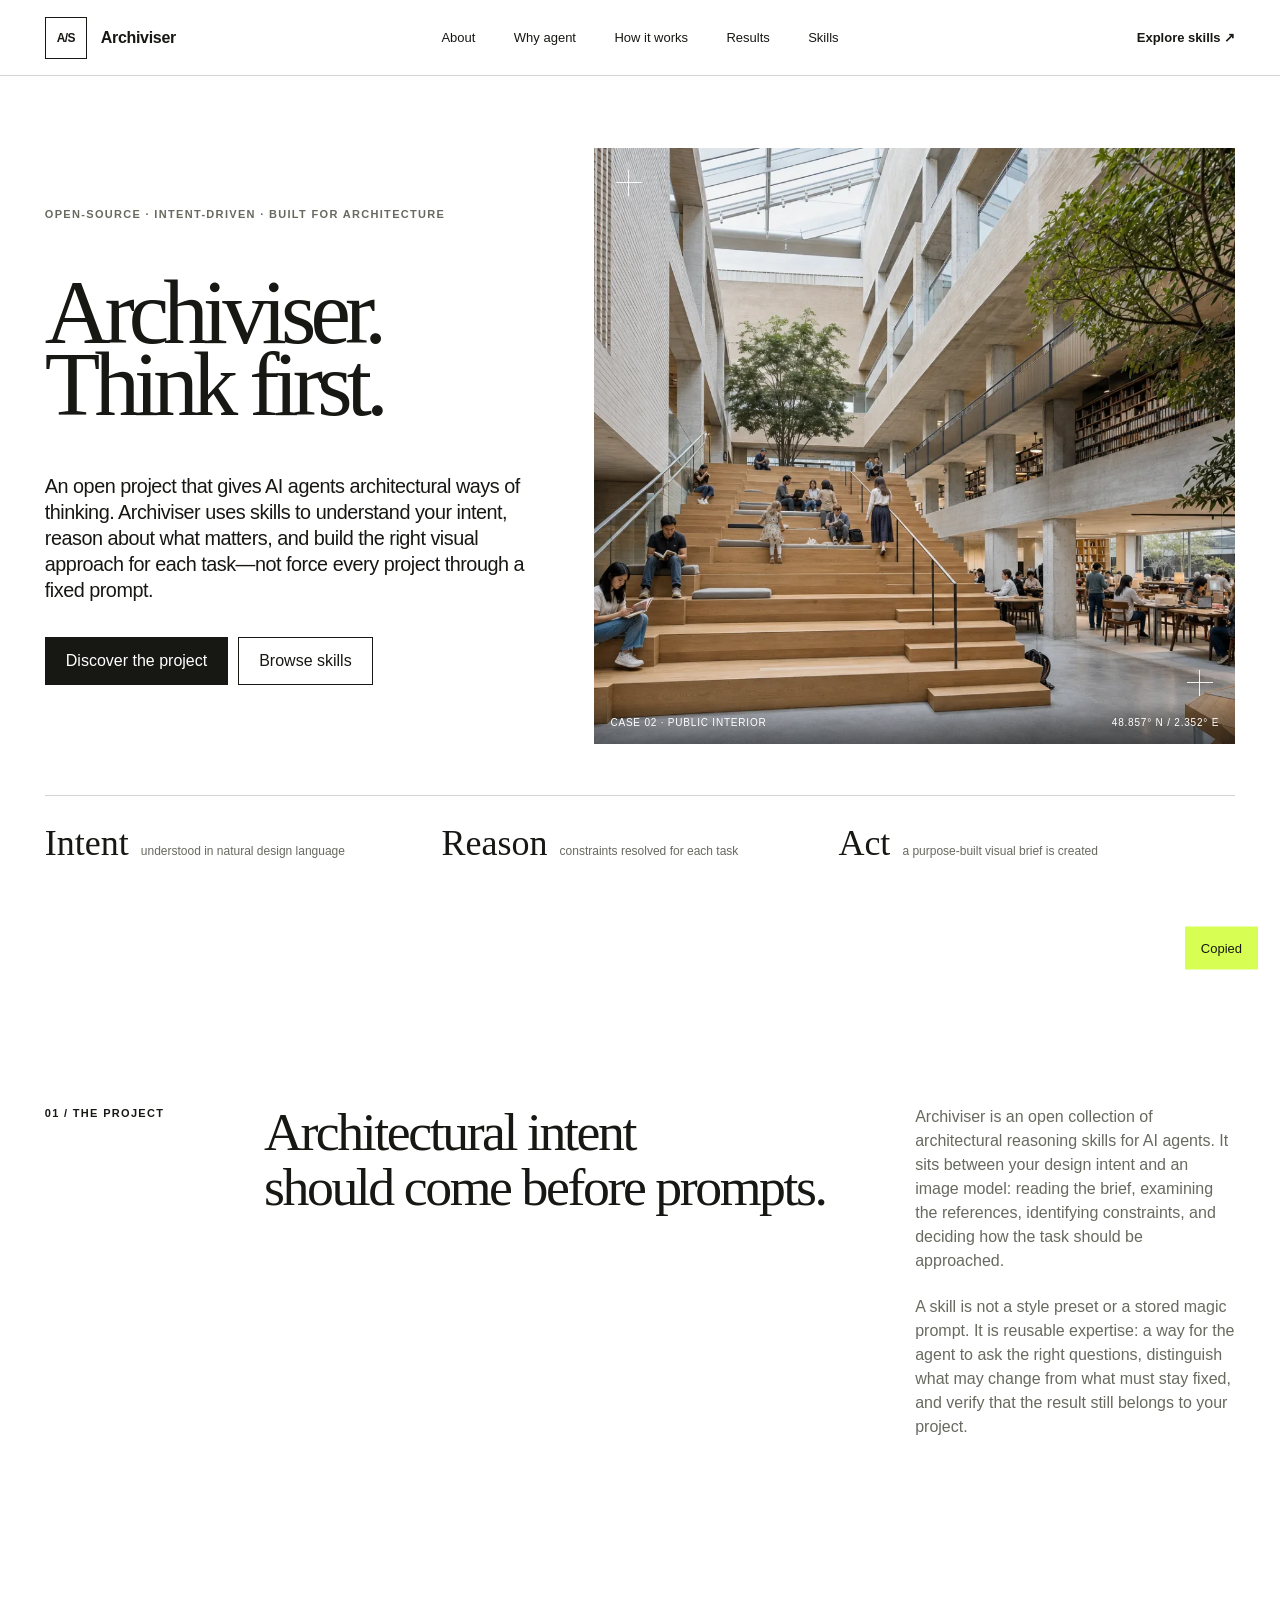
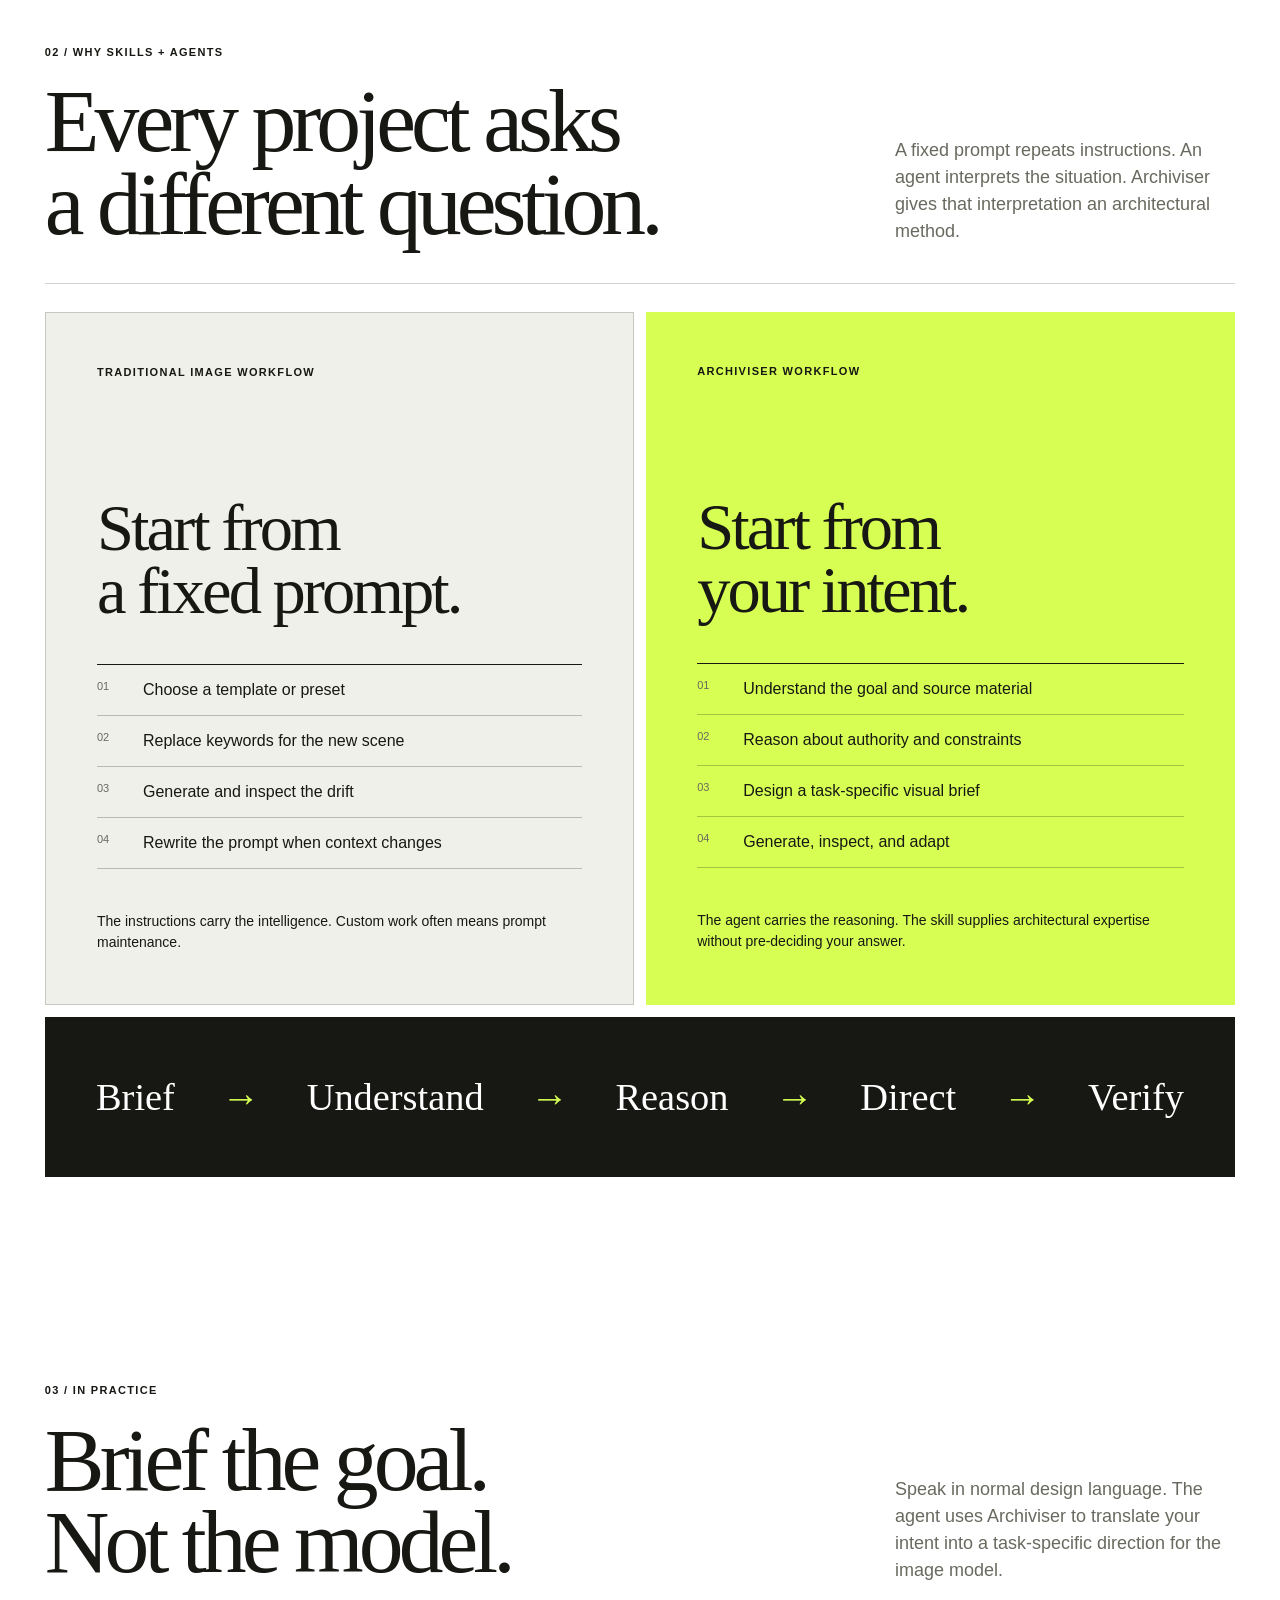
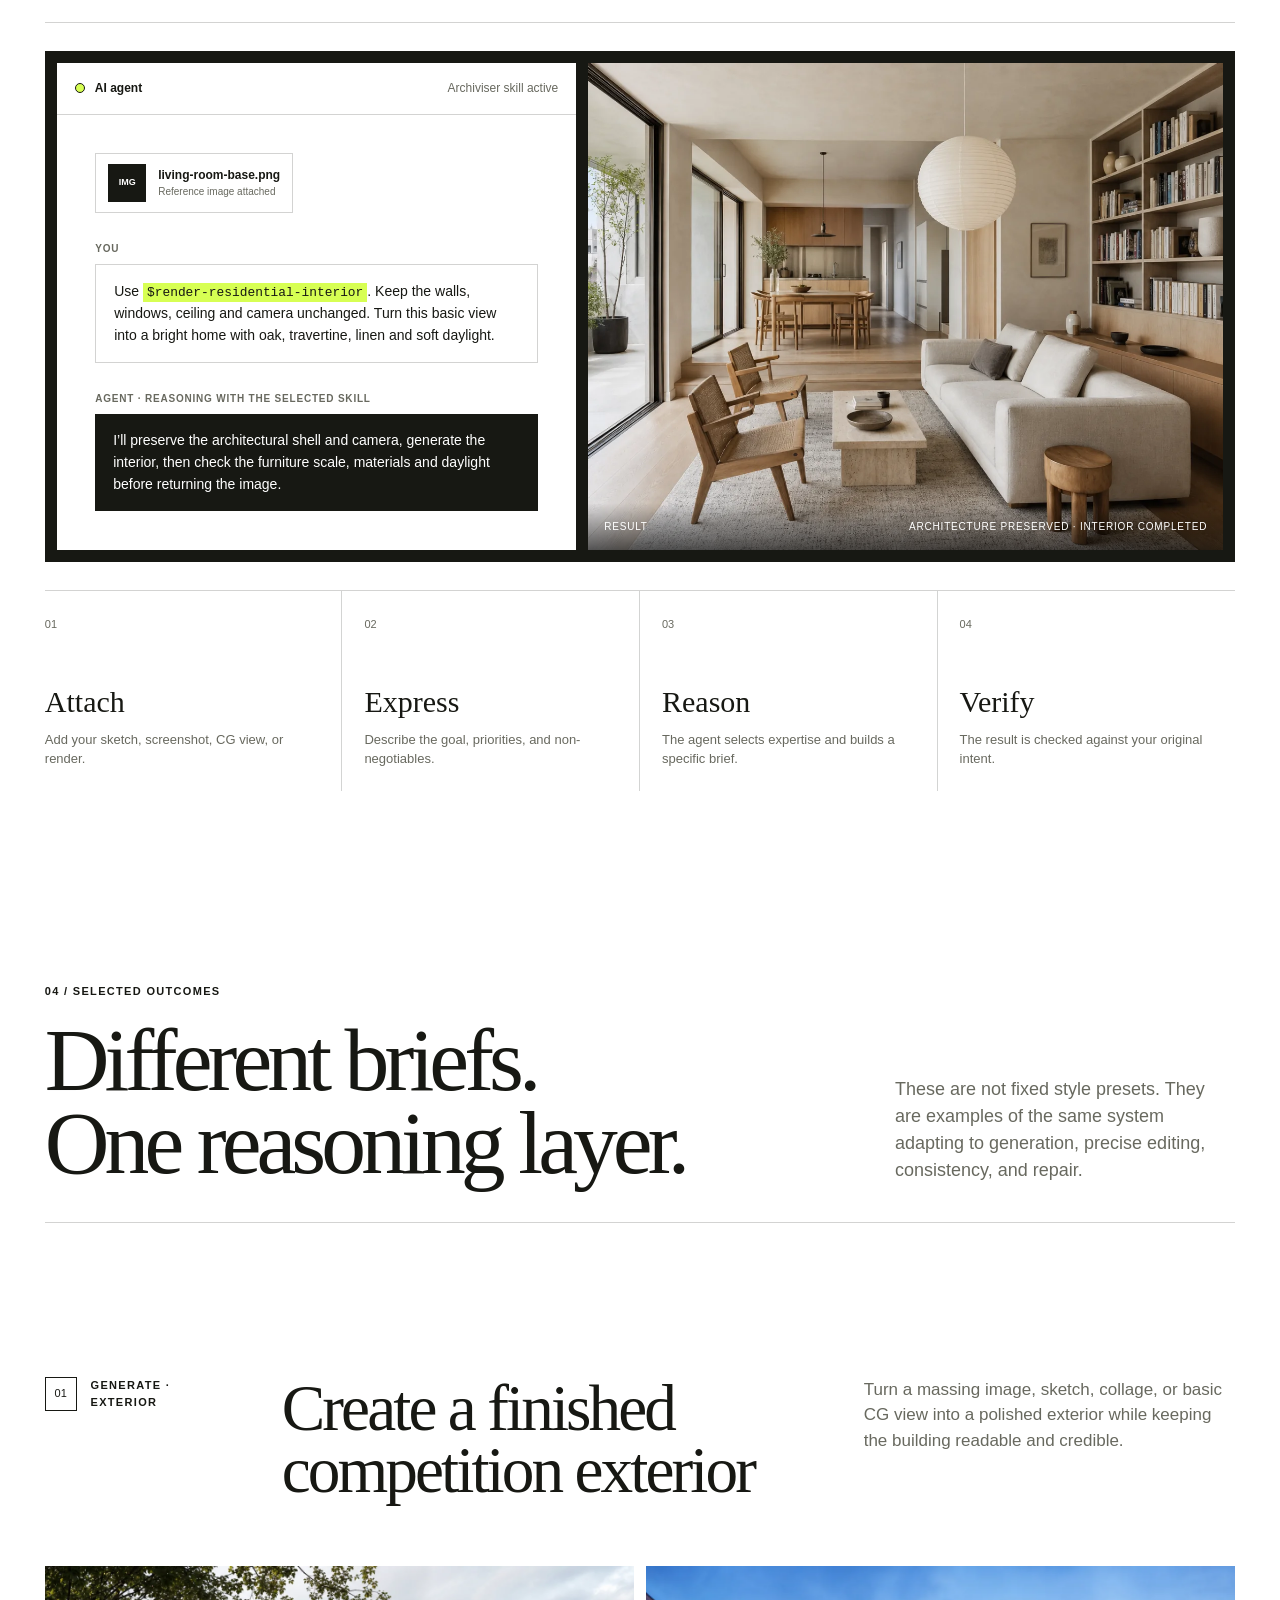
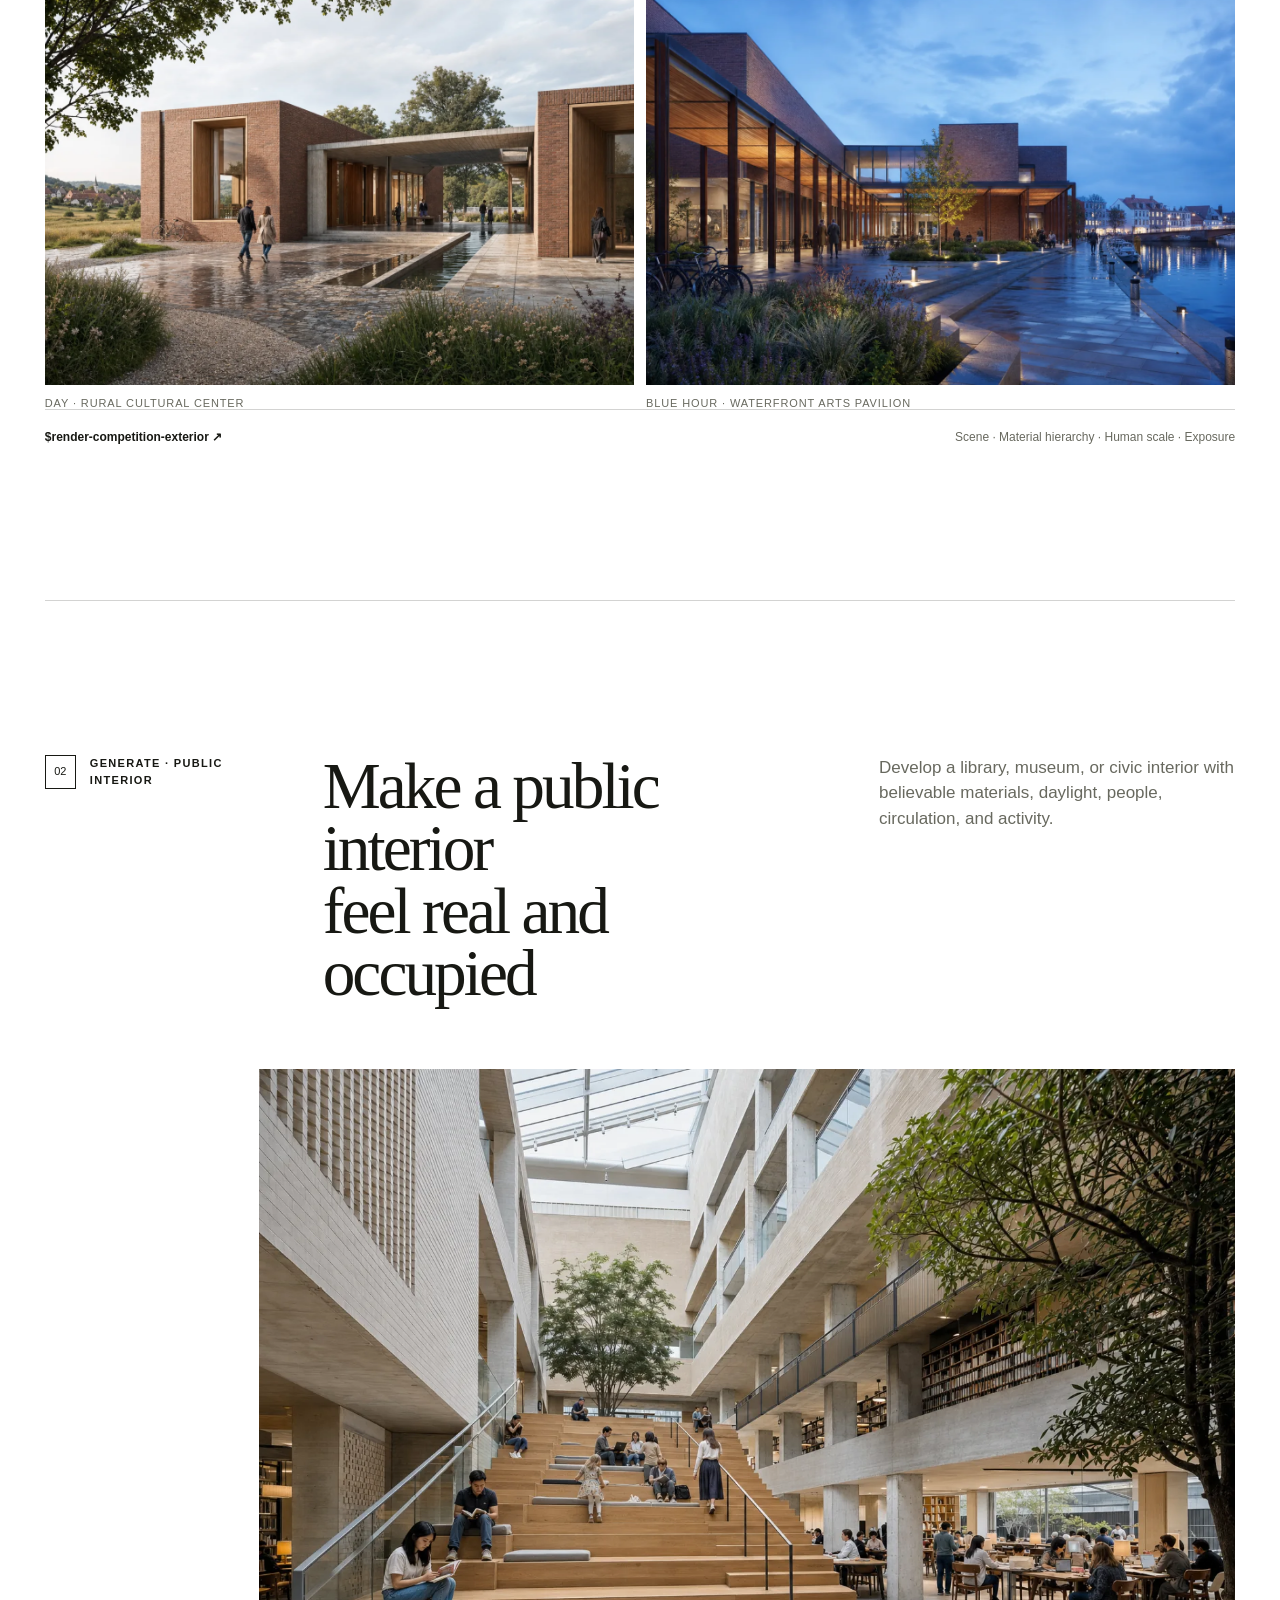
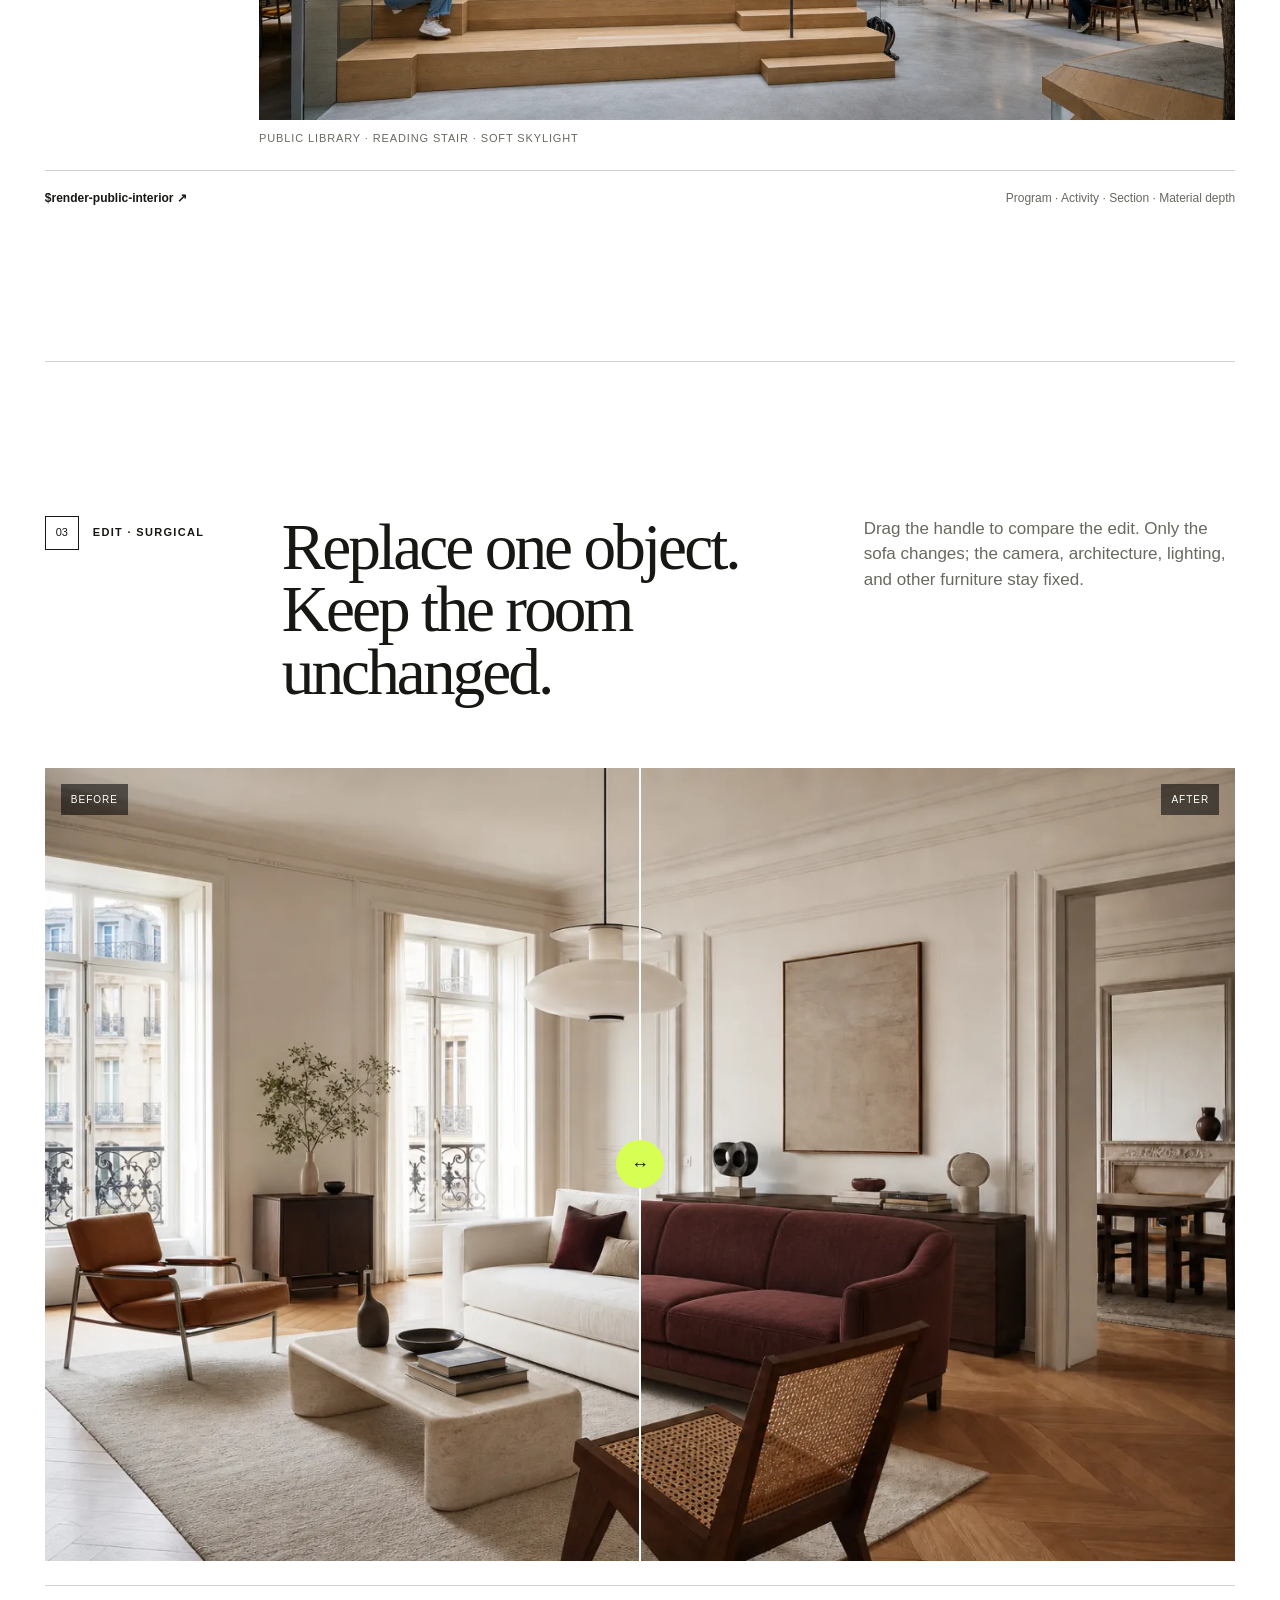
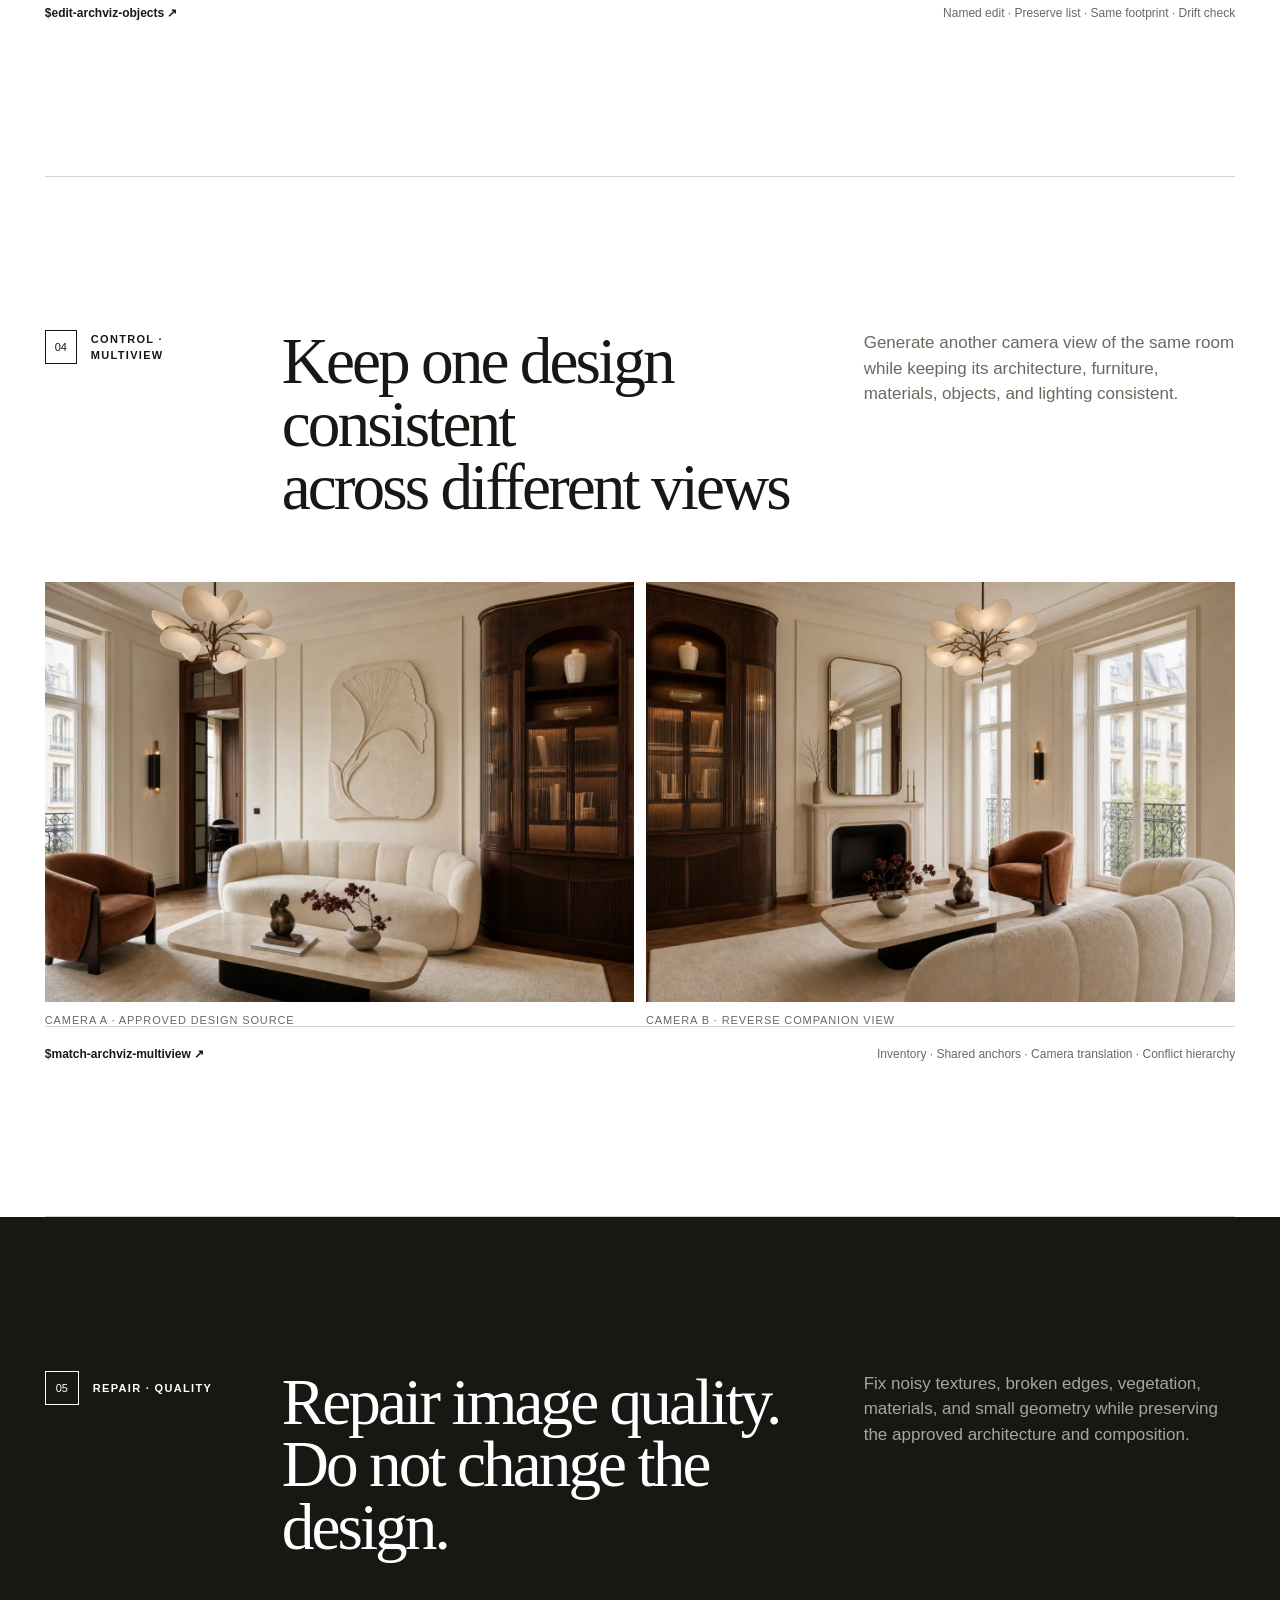
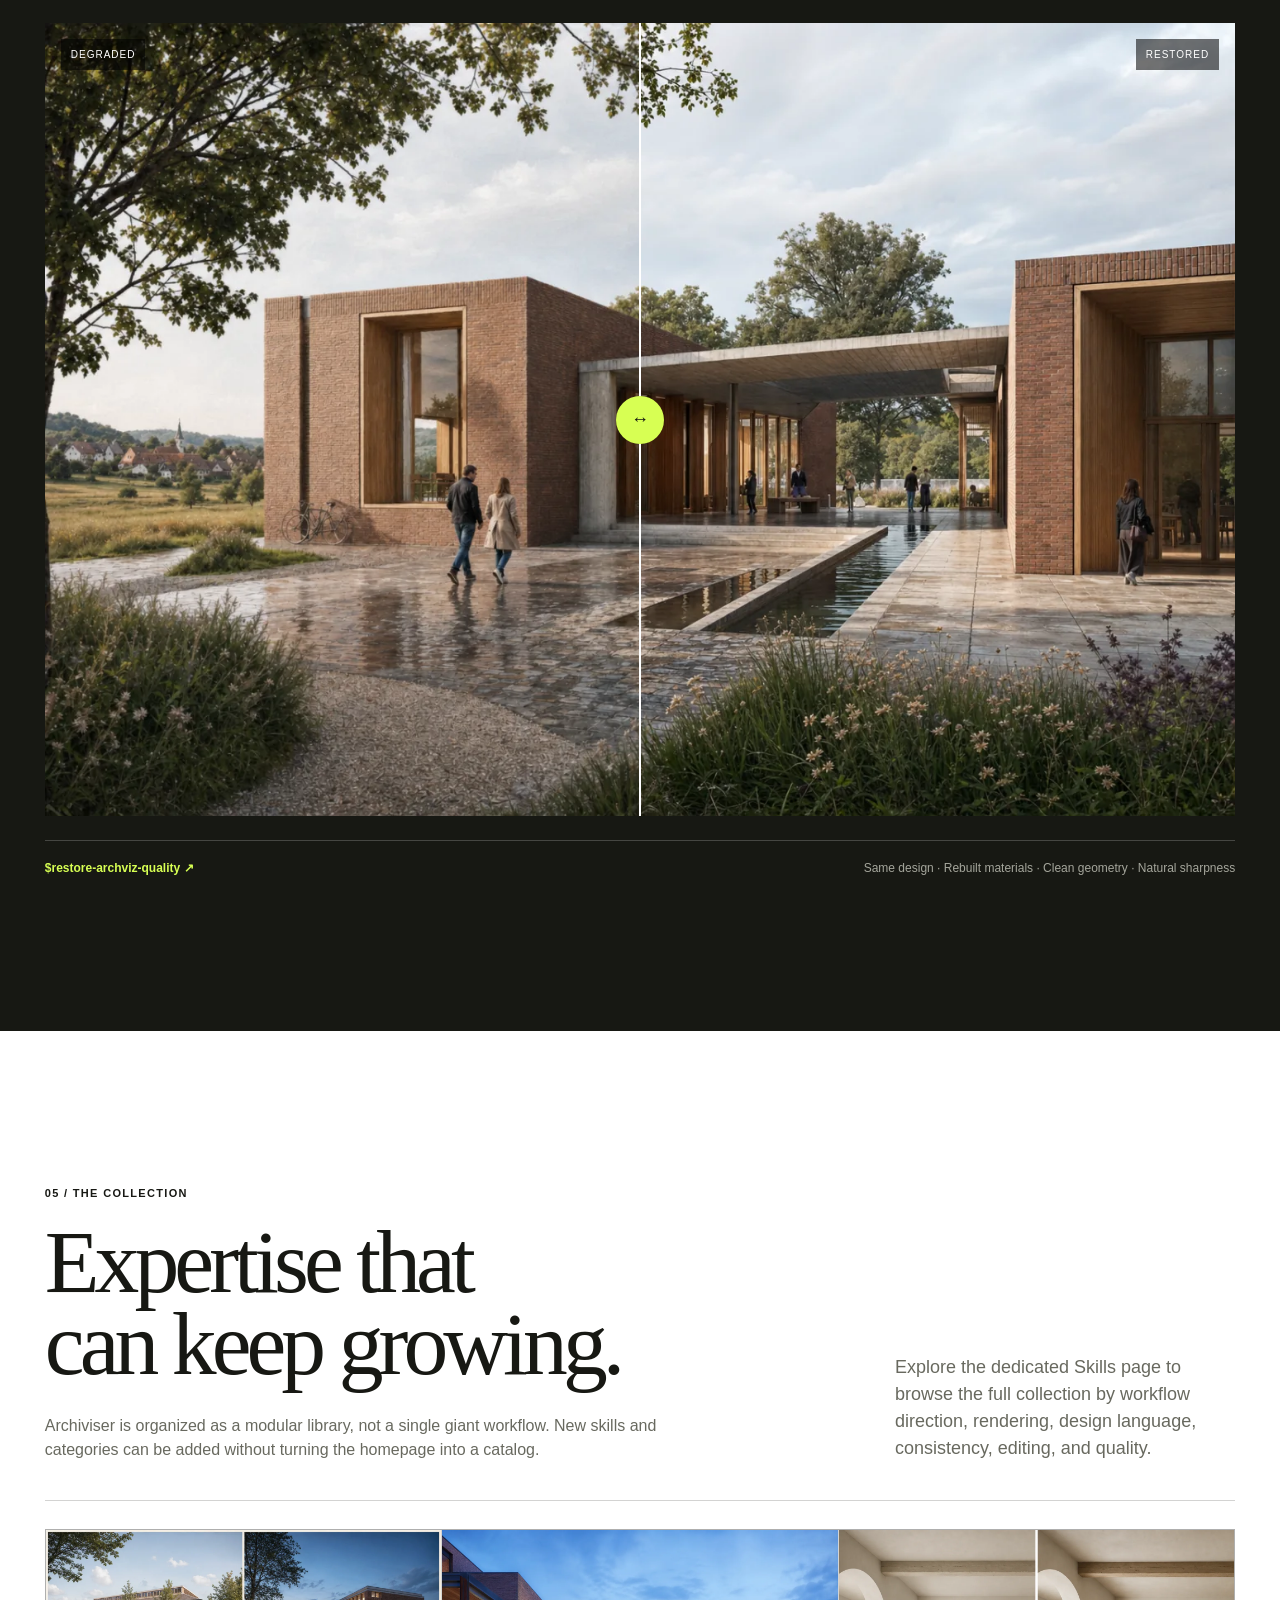
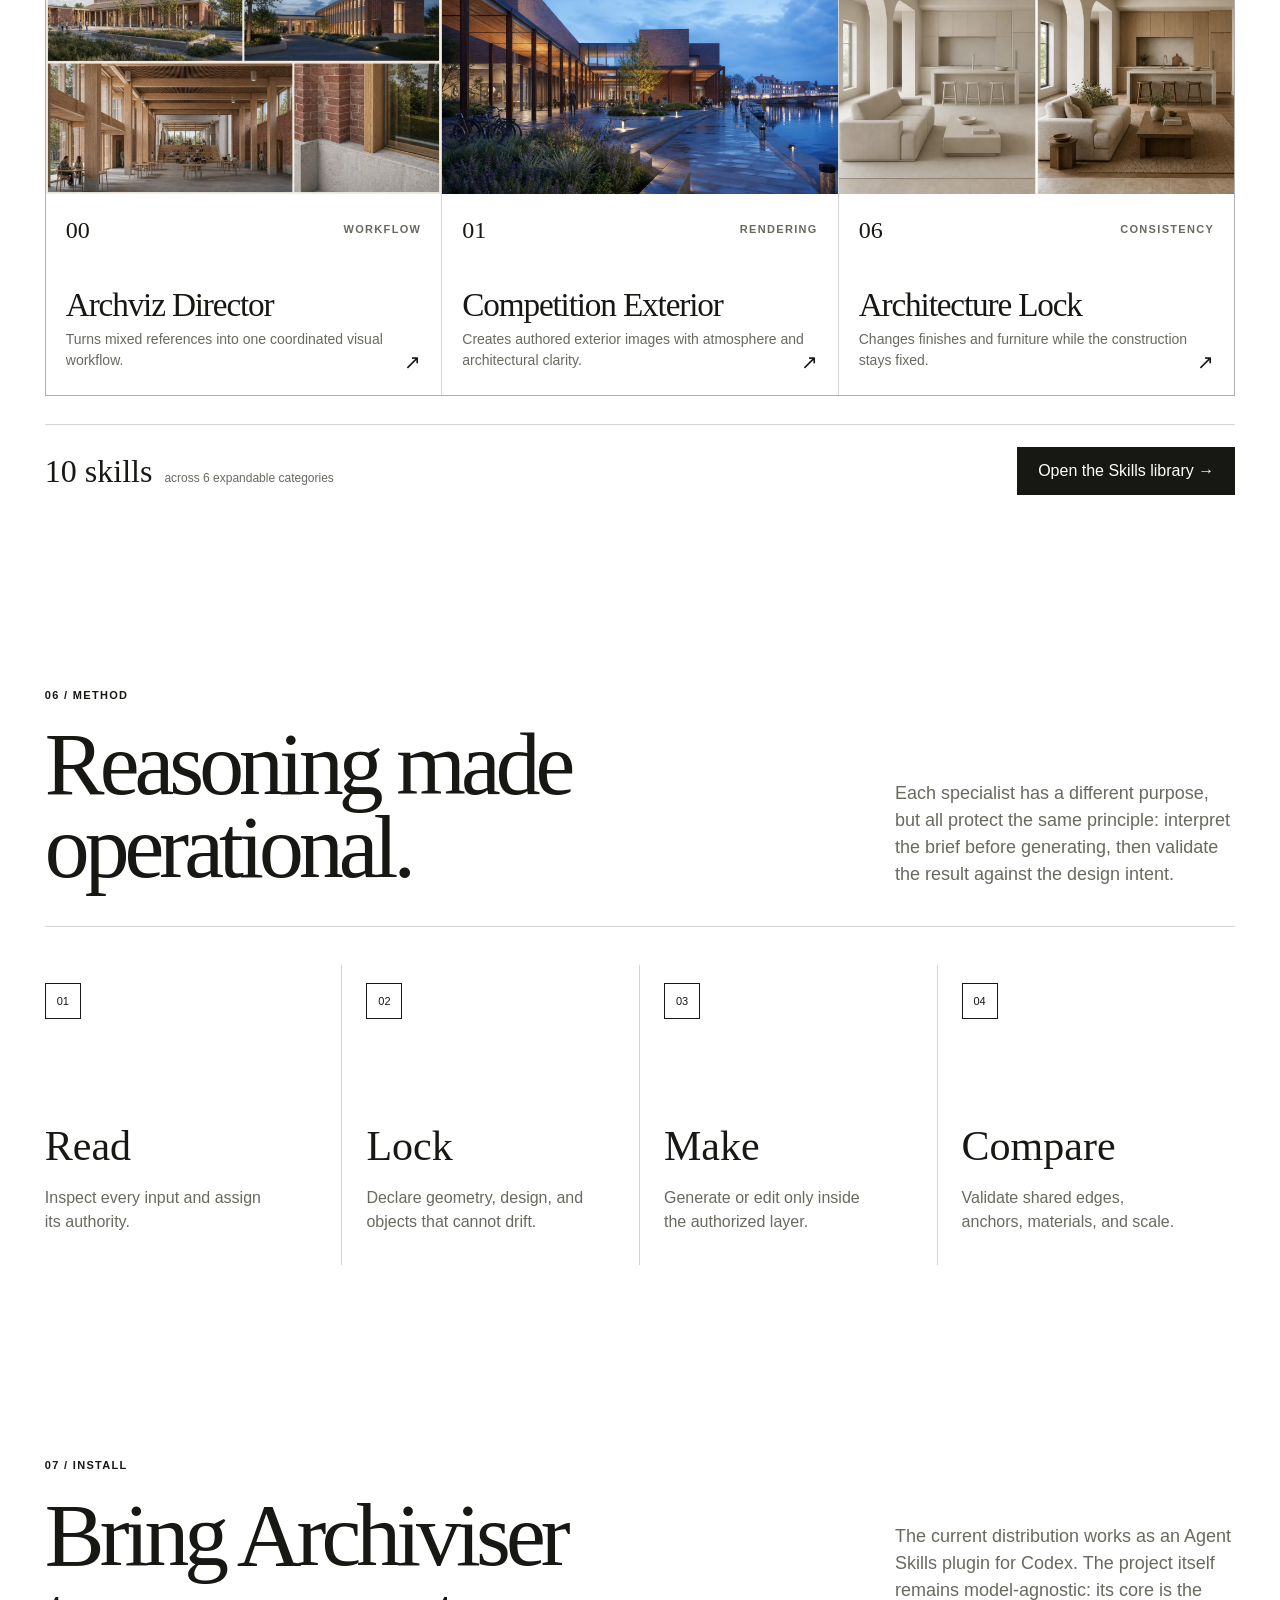
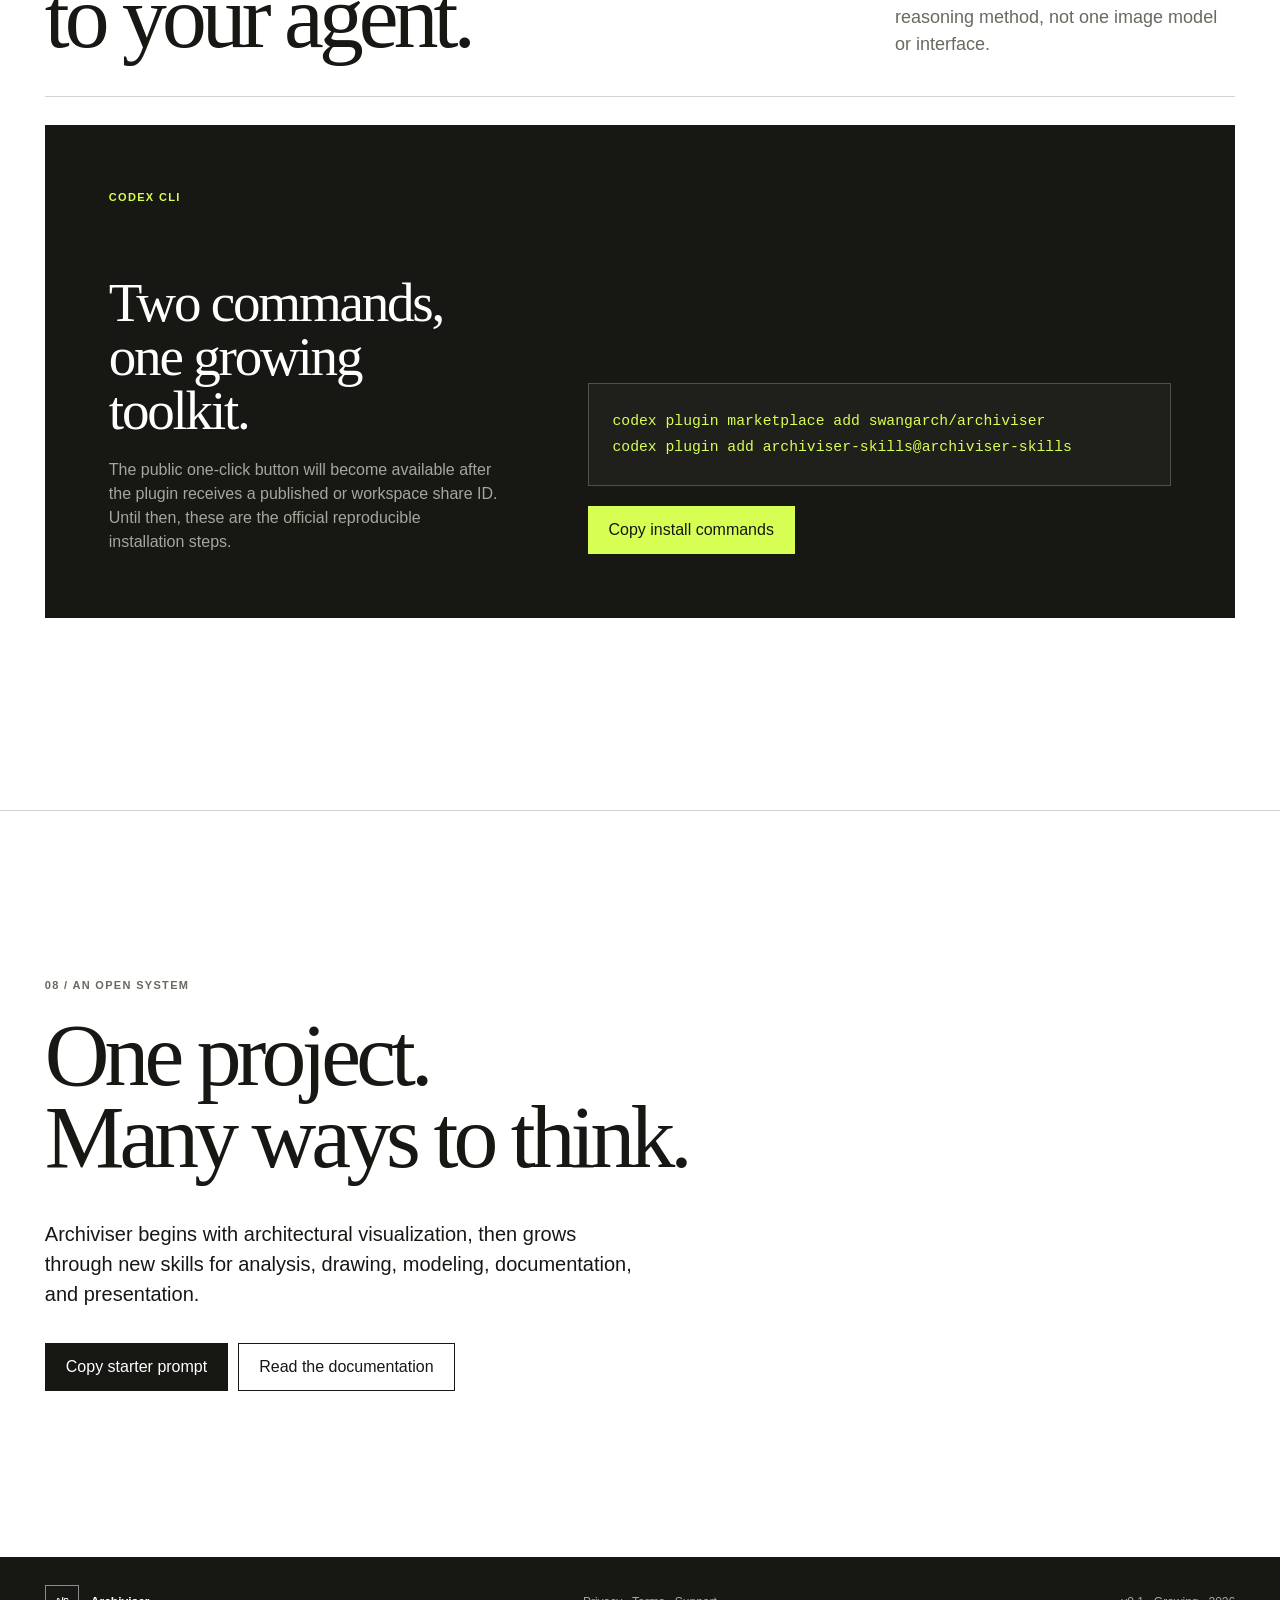
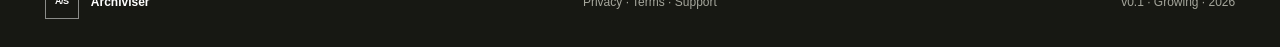
==== commit caac646f: "Prepare Archiviser for public plugin submission" ====
--- a/site/index.html
+++ b/site/index.html
@@ -5,10 +5,10 @@
     <meta name="viewport" content="width=device-width, initial-scale=1.0" />
     <meta
       name="description"
-      content="Archiviser Skills is an expanding open-source collection of reusable Agent Skills for architectural visualization, image generation, editing, consistency, and quality control."
+      content="Archiviser is an open architectural intelligence project that uses skills to help AI agents understand design intent, reason about constraints, and direct visual work."
     />
     <meta name="theme-color" content="#ffffff" />
-    <title>Archiviser Skills — Open Agent Skills for architectural visualization</title>
+    <title>Archiviser — Intent-driven AI workflows for architectural visualization</title>
     <link rel="stylesheet" href="styles.css" />
     <script src="script.js" defer></script>
   </head>
@@ -16,33 +16,33 @@
     <a class="skip-link" href="#main">Skip to content</a>
 
     <header class="site-header">
-      <a class="brand" href="#top" aria-label="Archiviser Skills home">
+      <a class="brand" href="#top" aria-label="Archiviser home">
         <span class="brand-mark" aria-hidden="true">A/S</span>
-        <span class="brand-name">Archiviser Skills</span>
+        <span class="brand-name">Archiviser</span>
       </a>
       <nav class="site-nav" aria-label="Primary navigation">
-        <a href="#skills">Skills</a>
-        <a href="#context">What it is</a>
+        <a href="#context">About</a>
+        <a href="#why-agent">Why agent</a>
         <a href="#example">How it works</a>
         <a href="#cases">Results</a>
-        <a href="#install">Install</a>
+        <a href="skills.html">Skills</a>
       </nav>
-      <a class="header-cta" href="#install">Install in Codex <span aria-hidden="true">↓</span></a>
+      <a class="header-cta" href="skills.html">Explore skills <span aria-hidden="true">↗</span></a>
     </header>
 
     <main id="main">
       <section class="hero" id="top">
         <div class="hero-copy">
-          <p class="eyebrow">Open-source · Growing collection · Image-capable</p>
-          <h1><span>Archiviser</span><span>Skills.</span></h1>
+          <p class="eyebrow">Open-source · Intent-driven · Built for architecture</p>
+          <h1><span>Archiviser.</span><span>Think first.</span></h1>
           <p class="hero-intro">
-            Archiviser Skills is a growing set of ready-made AI workflows for architects and
-            designers. Upload a sketch or render, choose a skill, and tell Codex what you want the
-            AI to create, edit, or repair.
+            An open project that gives AI agents architectural ways of thinking. Archiviser uses
+            skills to understand your intent, reason about what matters, and build the right visual
+            approach for each task—not force every project through a fixed prompt.
           </p>
           <div class="hero-actions">
-            <a class="button button-dark" href="#skills">Explore current skills</a>
-            <a class="button button-quiet" href="#install">Install in Codex</a>
+            <a class="button button-dark" href="#context">Discover the project</a>
+            <a class="button button-quiet" href="skills.html">Browse skills</a>
           </div>
         </div>
 
@@ -57,45 +57,85 @@
         </figure>
 
         <div class="hero-index" aria-label="Project facts">
-          <div><strong>10</strong><span>skills in the current release</span></div>
-          <div><strong>06</strong><span>current capability categories</span></div>
-          <div><strong>↗</strong><span>more skills and modules in development</span></div>
+          <div><strong>Intent</strong><span>understood in natural design language</span></div>
+          <div><strong>Reason</strong><span>constraints resolved for each task</span></div>
+          <div><strong>Act</strong><span>a purpose-built visual brief is created</span></div>
         </div>
       </section>
 
       <section class="manifesto reveal" id="context">
-        <p class="section-number">01 / What this is</p>
+        <p class="section-number">01 / The project</p>
         <p class="manifesto-lead">
-          A skill teaches an AI<br />how to do one visual task.
+          Architectural intent<br />should come before prompts.
         </p>
         <div class="manifesto-copy">
           <p>
-            Codex is an AI agent: an assistant that can read your files, follow a selected skill,
-            use an image generator, and return the finished image. You describe the design goal in
-            normal language; the skill gives the AI a clear method and a checklist.
+            Archiviser is an open collection of architectural reasoning skills for AI agents. It
+            sits between your design intent and an image model: reading the brief, examining the
+            references, identifying constraints, and deciding how the task should be approached.
           </p>
           <p>
-            Each skill explains what the AI may change, what must stay fixed, and what to check before
-            delivery. Use Codex, ChatGPT, or another AI agent that can understand and generate images.
+            A skill is not a style preset or a stored magic prompt. It is reusable expertise: a way
+            for the agent to ask the right questions, distinguish what may change from what must stay
+            fixed, and verify that the result still belongs to your project.
           </p>
         </div>
       </section>
 
+      <section class="reasoning" id="why-agent">
+        <div class="section-heading reveal">
+          <div>
+            <p class="section-number">02 / Why skills + agents</p>
+            <h2>Every project asks<br />a different question.</h2>
+          </div>
+          <p>A fixed prompt repeats instructions. An agent interprets the situation. Archiviser gives that interpretation an architectural method.</p>
+        </div>
+
+        <div class="reasoning-grid reveal">
+          <article class="reasoning-card reasoning-card-muted">
+            <p class="reasoning-label">Traditional image workflow</p>
+            <h3>Start from<br />a fixed prompt.</h3>
+            <ol>
+              <li>Choose a template or preset</li>
+              <li>Replace keywords for the new scene</li>
+              <li>Generate and inspect the drift</li>
+              <li>Rewrite the prompt when context changes</li>
+            </ol>
+            <p class="reasoning-note">The instructions carry the intelligence. Custom work often means prompt maintenance.</p>
+          </article>
+          <article class="reasoning-card reasoning-card-accent">
+            <p class="reasoning-label">Archiviser workflow</p>
+            <h3>Start from<br />your intent.</h3>
+            <ol>
+              <li>Understand the goal and source material</li>
+              <li>Reason about authority and constraints</li>
+              <li>Design a task-specific visual brief</li>
+              <li>Generate, inspect, and adapt</li>
+            </ol>
+            <p class="reasoning-note">The agent carries the reasoning. The skill supplies architectural expertise without pre-deciding your answer.</p>
+          </article>
+        </div>
+
+        <div class="reasoning-statement reveal">
+          <span>Brief</span><i>→</i><span>Understand</span><i>→</i><span>Reason</span><i>→</i><span>Direct</span><i>→</i><span>Verify</span>
+        </div>
+      </section>
+
       <section class="usage" id="example">
         <div class="section-heading reveal">
           <div>
-            <p class="section-number">02 / Example</p>
-            <h2>Tell the AI what<br />you need.</h2>
-          </div>
-          <p>You do not need to learn technical AI language. Attach your image, name a skill, and describe the result as you would brief a visualization artist.</p>
+            <p class="section-number">03 / In practice</p>
+            <h2>Brief the goal.<br />Not the model.</h2>
+          </div>
+          <p>Speak in normal design language. The agent uses Archiviser to translate your intent into a task-specific direction for the image model.</p>
         </div>
 
         <div class="usage-demo reveal">
           <div class="codex-window" aria-label="Example conversation in Codex">
             <div class="codex-bar">
               <span class="codex-dot"></span>
-              <strong>Codex</strong>
-              <span>New visual task</span>
+              <strong>AI agent</strong>
+              <span>Archiviser skill active</span>
             </div>
             <div class="codex-thread">
               <div class="file-chip"><span>IMG</span><div><strong>living-room-base.png</strong><small>Reference image attached</small></div></div>
@@ -104,7 +144,7 @@
                 <p>Use <code>$render-residential-interior</code>. Keep the walls, windows, ceiling and camera unchanged. Turn this basic view into a bright home with oak, travertine, linen and soft daylight.</p>
               </div>
               <div class="message message-agent">
-                <span>Codex · using the selected skill</span>
+                <span>Agent · reasoning with the selected skill</span>
                 <p>I’ll preserve the architectural shell and camera, generate the interior, then check the furniture scale, materials and daylight before returning the image.</p>
               </div>
             </div>
@@ -118,19 +158,19 @@
 
         <ol class="usage-steps reveal">
           <li><span>01</span><strong>Attach</strong><p>Add your sketch, screenshot, CG view, or render.</p></li>
-          <li><span>02</span><strong>Choose</strong><p>Name the skill that matches the task.</p></li>
-          <li><span>03</span><strong>Describe</strong><p>Say what should change and what must stay fixed.</p></li>
-          <li><span>04</span><strong>Receive</strong><p>The AI follows the workflow and returns the image.</p></li>
+          <li><span>02</span><strong>Express</strong><p>Describe the goal, priorities, and non-negotiables.</p></li>
+          <li><span>03</span><strong>Reason</strong><p>The agent selects expertise and builds a specific brief.</p></li>
+          <li><span>04</span><strong>Verify</strong><p>The result is checked against your original intent.</p></li>
         </ol>
       </section>
 
       <section class="cases" id="cases">
         <div class="section-heading reveal">
           <div>
-            <p class="section-number">03 / Capabilities</p>
-            <h2>See what each<br />skill can change.</h2>
-          </div>
-          <p>These examples show five practical jobs: create a finished exterior, complete a public interior, replace one object, match several views, or repair a damaged render.</p>
+            <p class="section-number">04 / Selected outcomes</p>
+            <h2>Different briefs.<br />One reasoning layer.</h2>
+          </div>
+          <p>These are not fixed style presets. They are examples of the same system adapting to generation, precise editing, consistency, and repair.</p>
         </div>
 
         <article class="case case-wide reveal" id="case-atmosphere">
@@ -245,19 +285,11 @@
       <section class="skills" id="skills">
         <div class="section-heading reveal">
           <div>
-            <p class="section-number">00 / Skills</p>
-            <h2>Current skills.<br />Visible effects.</h2>
-            <p class="section-summary">Version 0.1 starts with ten architectural visualization workflows. This catalog will continue to grow with new visual skills and future architecture modules.</p>
-          </div>
-          <div class="skill-filters" role="group" aria-label="Filter skills">
-            <button class="filter is-active" type="button" data-filter="all">All 10</button>
-            <button class="filter" type="button" data-filter="workflow">Workflow 1</button>
-            <button class="filter" type="button" data-filter="rendering">Rendering 3</button>
-            <button class="filter" type="button" data-filter="style">Style 2</button>
-            <button class="filter" type="button" data-filter="consistency">Consistency 2</button>
-            <button class="filter" type="button" data-filter="editing">Editing 1</button>
-            <button class="filter" type="button" data-filter="quality">Quality 1</button>
-          </div>
+            <p class="section-number">05 / The collection</p>
+            <h2>Expertise that<br />can keep growing.</h2>
+            <p class="section-summary">Archiviser is organized as a modular library, not a single giant workflow. New skills and categories can be added without turning the homepage into a catalog.</p>
+          </div>
+          <p>Explore the dedicated Skills page to browse the full collection by workflow direction, rendering, design language, consistency, editing, and quality.</p>
         </div>
 
         <div class="skill-grid">
@@ -271,53 +303,22 @@
             <div class="skill-card-body"><div class="skill-meta"><span class="skill-id">01</span><span class="skill-category">Rendering</span></div>
             <h3>Competition Exterior</h3><p>Creates authored exterior images with atmosphere and architectural clarity.</p><span class="skill-arrow">↗</span></div>
           </a>
-          <a class="skill-card reveal" data-category="rendering" href="https://github.com/swangarch/archiviser/blob/main/skills/render-public-interior/SKILL.md">
-            <div class="skill-image"><img src="assets/public-library-interior.webp" alt="Public library organized around an inhabited timber reading stair" /></div>
-            <div class="skill-card-body"><div class="skill-meta"><span class="skill-id">02</span><span class="skill-category">Rendering</span></div>
-            <h3>Public Interior</h3><p>Makes civic spaces believable through program, people, and material depth.</p><span class="skill-arrow">↗</span></div>
-          </a>
-          <a class="skill-card reveal" data-category="rendering" href="https://github.com/swangarch/archiviser/blob/main/skills/render-residential-interior/SKILL.md">
-            <div class="skill-image"><img src="assets/residential-interior.webp" alt="Bright split-level residential interior with a library wall and social seating group" /></div>
-            <div class="skill-card-body"><div class="skill-meta"><span class="skill-id">03</span><span class="skill-category">Rendering</span></div>
-            <h3>Residential Interior</h3><p>Builds coherent homes around circulation, furniture grouping, and light.</p><span class="skill-arrow">↗</span></div>
-          </a>
-          <a class="skill-card reveal" data-category="style" href="https://github.com/swangarch/archiviser/blob/main/skills/design-modern-french/SKILL.md">
-            <div class="skill-image"><img src="assets/modern-french-interior.webp" alt="Restrained contemporary French living room in a Paris apartment" /></div>
-            <div class="skill-card-body"><div class="skill-meta"><span class="skill-id">04</span><span class="skill-category">Style</span></div>
-            <h3>Modern French</h3><p>Adds Parisian proportion and refinement without becoming ornate.</p><span class="skill-arrow">↗</span></div>
-          </a>
-          <a class="skill-card reveal" data-category="style" href="https://github.com/swangarch/archiviser/blob/main/skills/design-art-nouveau-deco/SKILL.md">
-            <div class="skill-image"><img src="assets/art-nouveau-deco-interior.webp" alt="Contemporary interior combining botanical Art Nouveau gestures with Art Deco geometry" /></div>
-            <div class="skill-card-body"><div class="skill-meta"><span class="skill-id">05</span><span class="skill-category">Style</span></div>
-            <h3>Nouveau × Deco</h3><p>Balances organic line with disciplined 1920s geometry.</p><span class="skill-arrow">↗</span></div>
-          </a>
           <a class="skill-card reveal" data-category="consistency" href="https://github.com/swangarch/archiviser/blob/main/skills/lock-architecture-shell/SKILL.md">
             <div class="skill-image"><img src="assets/architecture-shell-lock.webp" alt="Before and after interior comparison with identical walls, arch, beam, window, and kitchen footprint" /></div>
             <div class="skill-card-body"><div class="skill-meta"><span class="skill-id">06</span><span class="skill-category">Consistency</span></div>
             <h3>Architecture Lock</h3><p>Changes finishes and furniture while the construction stays fixed.</p><span class="skill-arrow">↗</span></div>
           </a>
-          <a class="skill-card reveal" data-category="consistency" href="https://github.com/swangarch/archiviser/blob/main/skills/match-archviz-multiview/SKILL.md">
-            <div class="skill-image"><img src="assets/art-nouveau-deco-companion-view.webp" alt="Reverse companion camera of the same Art Nouveau and Art Deco living room" /></div>
-            <div class="skill-card-body"><div class="skill-meta"><span class="skill-id">07</span><span class="skill-category">Consistency</span></div>
-            <h3>Multiview Match</h3><p>Keeps the same project consistent across different cameras.</p><span class="skill-arrow">↗</span></div>
-          </a>
-          <a class="skill-card reveal" data-category="editing" href="https://github.com/swangarch/archiviser/blob/main/skills/edit-archviz-objects/SKILL.md">
-            <div class="skill-image"><img src="assets/modern-french-object-edit.webp" alt="Parisian living room after a precise sofa-only replacement" /></div>
-            <div class="skill-card-body"><div class="skill-meta"><span class="skill-id">08</span><span class="skill-category">Editing</span></div>
-            <h3>Object Editor</h3><p>Replaces one named object without disturbing the approved room.</p><span class="skill-arrow">↗</span></div>
-          </a>
-          <a class="skill-card reveal" data-category="quality" href="https://github.com/swangarch/archiviser/blob/main/skills/restore-archviz-quality/SKILL.md">
-            <div class="skill-image"><img src="assets/competition-exterior.webp" alt="Restored high-detail competition exterior with clean materials and geometry" /></div>
-            <div class="skill-card-body"><div class="skill-meta"><span class="skill-id">09</span><span class="skill-category">Quality</span></div>
-            <h3>Quality Restorer</h3><p>Rebuilds damaged materials and detail without redesigning the image.</p><span class="skill-arrow">↗</span></div>
-          </a>
+        </div>
+        <div class="collection-action reveal">
+          <p><strong>10 skills</strong><span>across 6 expandable categories</span></p>
+          <a class="button button-dark" href="skills.html">Open the Skills library →</a>
         </div>
       </section>
 
       <section class="method" id="method">
         <div class="section-heading reveal">
-          <div><p class="section-number">04 / Method</p><h2>How every skill works.</h2></div>
-          <p>Each specialist has a different purpose, but all follow the same four-part control loop: read the evidence, lock invariants, make the authorized change, and compare the result.</p>
+          <div><p class="section-number">06 / Method</p><h2>Reasoning made operational.</h2></div>
+          <p>Each specialist has a different purpose, but all protect the same principle: interpret the brief before generating, then validate the result against the design intent.</p>
         </div>
         <ol class="method-list">
           <li class="reveal"><span>01</span><h3>Read</h3><p>Inspect every input and assign its authority.</p></li>
@@ -329,8 +330,8 @@
 
       <section class="install" id="install">
         <div class="section-heading reveal">
-          <div><p class="section-number">05 / Install</p><h2>Use it in Codex.</h2></div>
-          <p>Add the GitHub repository as a Codex plugin marketplace, then install the skills-only plugin. Start a new thread after installation so Codex discovers the new skills.</p>
+          <div><p class="section-number">07 / Install</p><h2>Bring Archiviser<br />to your agent.</h2></div>
+          <p>The current distribution works as an Agent Skills plugin for Codex. The project itself remains model-agnostic: its core is the reasoning method, not one image model or interface.</p>
         </div>
         <div class="install-panel reveal">
           <div>
@@ -347,9 +348,9 @@
       </section>
 
       <section class="closing reveal">
-        <p class="section-number">06 / Growing collection</p>
-        <h2>Ten skills are<br />only the beginning.</h2>
-        <p>Archiviser Skills is an active open-source project. The current visualization module will expand, followed by new skills for other parts of architectural work.</p>
+        <p class="section-number">08 / An open system</p>
+        <h2>One project.<br />Many ways to think.</h2>
+        <p>Archiviser begins with architectural visualization, then grows through new skills for analysis, drawing, modeling, documentation, and presentation.</p>
         <div class="closing-actions">
           <button class="button button-light copy-action" type="button" data-copy-label="Starter prompt copied" data-copy="Use $archviz-director to inspect my references, protect the correct geometry, and route the project to the right visualization workflow.">Copy starter prompt</button>
           <a class="button button-outline-light" href="https://github.com/swangarch/archiviser#readme">Read the documentation</a>
@@ -358,8 +359,8 @@
     </main>
 
     <footer class="site-footer">
-      <div><span class="brand-mark">A/S</span><span>Archiviser Skills</span></div>
-      <p>Open Agent Skills for architectural visual work.</p>
+      <div><span class="brand-mark">A/S</span><span>Archiviser</span></div>
+      <p><a href="privacy.html">Privacy</a> · <a href="terms.html">Terms</a> · <a href="support.html">Support</a></p>
       <p>v0.1 · Growing · <span id="year">2026</span></p>
     </footer>
 
--- a/site/styles.css
+++ b/site/styles.css
@@ -15,6 +15,7 @@
 
 * { box-sizing: border-box; }
 html { scroll-behavior: smooth; }
+#context, #why-agent, #example, #cases, #skills, #install { scroll-margin-top: 96px; }
 body {
   margin: 0;
   color: var(--ink);
@@ -80,6 +81,7 @@
   transition: transform 240ms ease;
 }
 .site-nav a:hover::after, .header-cta:hover::after { transform: scaleX(1); transform-origin: left; }
+.site-nav a.is-current::after { transform: scaleX(1); }
 .header-cta { justify-self: end; font-size: 13px; font-weight: 650; }
 
 .hero {
@@ -164,7 +166,7 @@
 .hero-index strong { font-family: var(--serif); font-size: 36px; font-weight: 400; }
 .hero-index span { color: var(--muted); font-size: 12px; }
 
-.manifesto, .usage, .cases, .skills, .method, .install {
+.manifesto, .reasoning, .usage, .cases, .skills, .method, .install {
   max-width: var(--max);
   margin: 0 auto;
   padding-right: var(--gutter);
@@ -181,6 +183,20 @@
 .manifesto-copy { align-self: end; color: var(--muted); }
 .manifesto-copy p { margin: 0; }
 .manifesto-copy p + p { margin-top: 22px; }
+
+.reasoning { padding-bottom: clamp(110px, 16vw, 230px); }
+.reasoning-grid { display: grid; grid-template-columns: 1fr 1fr; gap: 12px; margin-top: 28px; }
+.reasoning-card { min-height: 620px; padding: clamp(28px, 4vw, 62px); }
+.reasoning-card-muted { border: 1px solid var(--line); background: #f0f0eb; }
+.reasoning-card-accent { background: var(--acid); }
+.reasoning-label { margin: 0; font-size: 11px; font-weight: 700; letter-spacing: .12em; text-transform: uppercase; }
+.reasoning-card h3 { margin: clamp(70px, 9vw, 140px) 0 42px; font-family: var(--serif); font-size: clamp(44px, 5.2vw, 76px); font-weight: 400; line-height: .95; letter-spacing: -.045em; }
+.reasoning-card ol { margin: 0; padding: 0; border-top: 1px solid currentColor; list-style: none; counter-reset: reason; }
+.reasoning-card li { display: grid; grid-template-columns: 34px 1fr; gap: 12px; padding: 13px 0; border-bottom: 1px solid color-mix(in srgb, currentColor 25%, transparent); counter-increment: reason; }
+.reasoning-card li::before { content: "0" counter(reason); color: var(--muted); font-size: 11px; }
+.reasoning-note { max-width: 520px; margin: 42px 0 0; font-size: 14px; }
+.reasoning-statement { display: flex; align-items: center; justify-content: space-between; gap: 16px; margin-top: 12px; padding: clamp(28px, 4vw, 52px); color: var(--paper); background: var(--ink); font-family: var(--serif); font-size: clamp(22px, 3vw, 46px); }
+.reasoning-statement i { color: var(--acid); font-family: var(--display); font-style: normal; }
 
 .usage { padding-bottom: clamp(110px, 15vw, 220px); }
 .usage-demo {
@@ -276,6 +292,7 @@
 .case-dark .case-footer a { color: var(--acid); }
 
 .skills { padding-top: clamp(100px, 12vw, 170px); padding-bottom: clamp(110px, 15vw, 220px); }
+.skills .skill-grid { grid-template-columns: repeat(3, 1fr); }
 .skill-filters { display: flex; flex-wrap: wrap; gap: 6px; justify-content: flex-end; }
 .filter { padding: 8px 12px; border: 1px solid var(--line); color: var(--muted); background: transparent; cursor: pointer; white-space: nowrap; }
 .filter:hover, .filter.is-active { color: var(--paper); background: var(--ink); }
@@ -294,6 +311,39 @@
 .skill-card p { max-width: 460px; margin: 0; color: var(--muted); font-size: 14px; }
 .skill-card:hover p, .skill-card:hover .skill-category { color: #b8b9ae; }
 .skill-arrow { position: absolute; right: 20px; bottom: 18px; font-size: 20px; }
+.collection-action { display: flex; align-items: center; justify-content: space-between; gap: 28px; margin-top: 28px; padding-top: 22px; border-top: 1px solid var(--line); }
+.collection-action p { display: flex; align-items: baseline; gap: 12px; margin: 0; }
+.collection-action strong { font-family: var(--serif); font-size: 32px; font-weight: 400; }
+.collection-action span { color: var(--muted); font-size: 12px; }
+
+.library-hero, .library-sections { max-width: var(--max); margin: 0 auto; padding-right: var(--gutter); padding-left: var(--gutter); }
+.library-hero { padding-top: clamp(80px, 11vw, 170px); padding-bottom: clamp(70px, 9vw, 130px); }
+.library-hero .eyebrow { margin-bottom: 50px; }
+.library-title { display: grid; grid-template-columns: 1.25fr .75fr; gap: clamp(34px, 7vw, 120px); align-items: end; }
+.library-title h1 { margin: 0; font-family: var(--serif); font-size: clamp(92px, 15vw, 230px); font-weight: 400; line-height: .72; letter-spacing: -.075em; }
+.library-title p { max-width: 560px; margin: 0; color: var(--muted); font-size: clamp(18px, 1.5vw, 24px); line-height: 1.35; }
+.library-index { display: grid; grid-template-columns: repeat(3, 1fr); margin-top: clamp(70px, 10vw, 140px); padding-top: 18px; border-top: 1px solid var(--line); color: var(--muted); font-size: 11px; font-weight: 700; letter-spacing: .09em; text-transform: uppercase; }
+.category-nav { position: sticky; z-index: 80; top: 76px; display: flex; gap: 8px; align-items: center; overflow-x: auto; padding: 12px var(--gutter); border-top: 1px solid var(--line); border-bottom: 1px solid var(--line); background: color-mix(in srgb, var(--paper) 94%, transparent); backdrop-filter: blur(16px); scrollbar-width: none; }
+.category-nav::-webkit-scrollbar { display: none; }
+.category-nav span { margin-right: auto; padding-right: 28px; color: var(--muted); font-size: 11px; white-space: nowrap; text-transform: uppercase; letter-spacing: .08em; }
+.category-nav a { padding: 8px 12px; border: 1px solid var(--line); font-size: 12px; white-space: nowrap; }
+.category-nav a:hover { color: var(--paper); background: var(--ink); }
+.skill-category-section { padding-top: clamp(100px, 12vw, 180px); scroll-margin-top: 145px; }
+.category-heading { display: grid; grid-template-columns: .18fr 1fr .6fr; gap: clamp(24px, 4vw, 70px); padding-bottom: 38px; border-bottom: 1px solid var(--line); }
+.category-heading > span { display: grid; place-items: center; width: 38px; height: 38px; border: 1px solid var(--ink); font-size: 11px; }
+.category-heading p { margin: 0; }
+.category-heading > div > p { margin-bottom: 24px; font-size: 11px; font-weight: 700; letter-spacing: .12em; text-transform: uppercase; }
+.category-heading > p { align-self: end; color: var(--muted); font-size: 15px; }
+.category-heading h2 { margin: 0; font-family: var(--serif); font-size: clamp(44px, 5vw, 76px); font-weight: 400; line-height: .96; letter-spacing: -.045em; }
+.library-grid { margin-top: 28px; }
+.library-grid:has(.skill-card:only-child) { grid-template-columns: 1fr 1fr; background: transparent; border: 0; }
+.library-grid:has(.skill-card:only-child) .skill-card { border: 1px solid var(--line); }
+.library-closing { margin-top: clamp(120px, 16vw, 240px); padding: clamp(80px, 11vw, 170px) var(--gutter); color: var(--paper); background: var(--ink); }
+.library-closing .section-number { color: var(--acid); }
+.library-closing h2 { max-width: 1200px; margin: 32px 0 0; font-family: var(--serif); font-size: clamp(52px, 7vw, 105px); font-weight: 400; line-height: .93; letter-spacing: -.055em; }
+.library-closing > p:not(.section-number) { max-width: 650px; margin: 42px 0 0; color: #b7b8ad; font-size: 18px; }
+.library-closing .button-light { color: var(--ink); border-color: var(--paper); background: var(--paper); }
+.library-closing .button-outline-light { color: var(--paper); border-color: var(--paper); }
 
 .method { padding-bottom: clamp(110px, 15vw, 210px); }
 .method-list { display: grid; grid-template-columns: repeat(4, 1fr); margin: 0; padding: 38px 0 0; list-style: none; }
@@ -332,6 +382,19 @@
 .site-footer .brand-mark { width: 34px; height: 34px; border-color: rgba(255,255,255,.5); font-size: 9px; }
 .site-footer p { margin: 0; color: #a5a69c; }
 .site-footer p:last-child { text-align: right; }
+.site-footer p a:hover { color: var(--paper); text-decoration: underline; text-underline-offset: 3px; }
+
+.legal-main { max-width: 980px; margin: 0 auto; padding: clamp(80px, 11vw, 160px) var(--gutter) clamp(100px, 14vw, 200px); }
+.legal-kicker { margin: 0 0 28px; color: var(--muted); font-size: 11px; font-weight: 700; letter-spacing: .12em; text-transform: uppercase; }
+.legal-main h1 { margin: 0; font-family: var(--serif); font-size: clamp(70px, 10vw, 140px); font-weight: 400; line-height: .82; letter-spacing: -.065em; }
+.legal-intro { max-width: 760px; margin: 52px 0 0; font-size: clamp(20px, 2vw, 28px); line-height: 1.35; letter-spacing: -.02em; }
+.legal-meta { margin: 20px 0 0; color: var(--muted); font-size: 12px; }
+.legal-content { margin-top: clamp(70px, 10vw, 130px); }
+.legal-content section { display: grid; grid-template-columns: .35fr 1fr; gap: 40px; padding: 34px 0; border-top: 1px solid var(--line); }
+.legal-content h2 { margin: 0; font-family: var(--serif); font-size: 30px; font-weight: 400; line-height: 1; }
+.legal-content p, .legal-content ul { margin: 0; color: var(--muted); }
+.legal-content p + p, .legal-content p + ul, .legal-content ul + p { margin-top: 16px; }
+.legal-content a { color: var(--ink); text-decoration: underline; text-underline-offset: 3px; }
 
 .toast { position: fixed; z-index: 200; right: 22px; bottom: 22px; padding: 12px 16px; color: var(--ink); background: var(--acid); transform: translateY(calc(100% + 48px)); transition: transform 240ms ease; font-size: 13px; }
 .toast.is-visible { transform: translateY(0); }
@@ -359,9 +422,13 @@
   .usage-result { min-height: 600px; }
   .install-panel { grid-template-columns: 1fr; }
   .install-panel h3 { margin-top: 42px; }
+  .skills .skill-grid { grid-template-columns: 1fr 1fr; }
+  .category-heading { grid-template-columns: .16fr 1fr; }
+  .category-heading > p { grid-column: 2; max-width: 600px; }
 }
 
 @media (max-width: 760px) {
+  #context, #why-agent, #example, #cases, #skills, #install { scroll-margin-top: 76px; }
   .site-header { grid-template-columns: 1fr auto; min-height: 64px; }
   .site-nav { display: none; }
   .brand-name { display: none; }
@@ -374,6 +441,10 @@
   .manifesto { display: block; }
   .manifesto-lead { margin-top: 42px; }
   .manifesto-copy { margin-top: 38px; }
+  .reasoning-grid { grid-template-columns: 1fr; }
+  .reasoning-card { min-height: auto; }
+  .reasoning-card h3 { margin-top: 72px; }
+  .reasoning-statement { flex-wrap: wrap; justify-content: flex-start; }
   .section-heading { display: block; }
   .section-heading > p, .skill-filters { margin-top: 30px; justify-content: flex-start; }
   .case-header, .case-offset .case-header { display: block; }
@@ -387,6 +458,7 @@
   .compare-stage { aspect-ratio: 4 / 3; }
   .compare-image { object-position: center; }
   .skill-grid { grid-template-columns: 1fr; }
+  .skills .skill-grid { grid-template-columns: 1fr; }
   .skill-card-body { min-height: 170px; }
   .usage-demo { display: block; }
   .usage-result { min-height: 480px; margin-top: 12px; }
@@ -401,6 +473,17 @@
   .install-command pre { white-space: pre-wrap; overflow-wrap: anywhere; }
   .site-footer { grid-template-columns: 1fr auto; }
   .site-footer > p:nth-child(2) { display: none; }
+  .collection-action { align-items: stretch; flex-direction: column; }
+  .library-title { grid-template-columns: 1fr; }
+  .library-title h1 { font-size: clamp(84px, 26vw, 150px); }
+  .library-index { grid-template-columns: 1fr; gap: 10px; }
+  .category-nav { top: 64px; }
+  .category-nav span { display: none; }
+  .category-heading { display: block; }
+  .category-heading > div { margin-top: 34px; }
+  .category-heading > p { margin-top: 24px; }
+  .library-grid:has(.skill-card:only-child) { grid-template-columns: 1fr; }
+  .legal-content section { grid-template-columns: 1fr; gap: 20px; }
 }
 
 @media (max-width: 480px) {
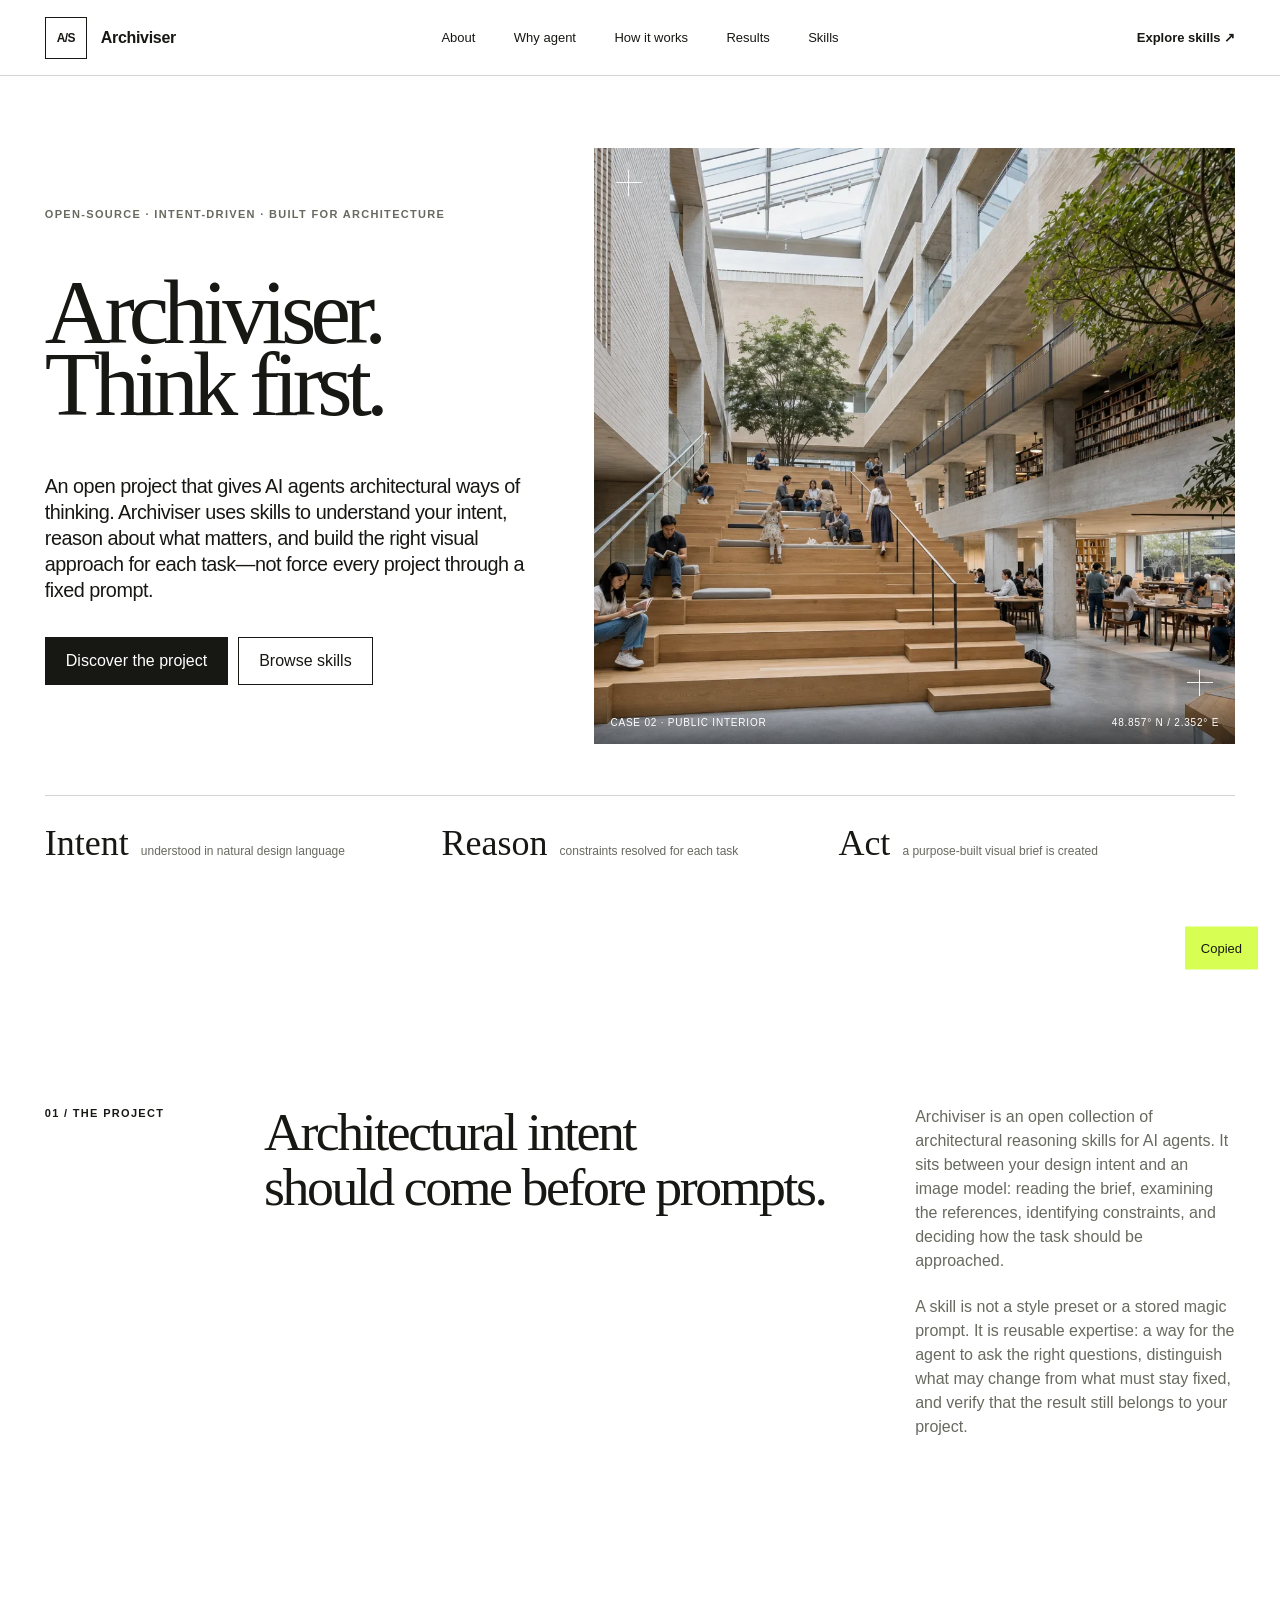
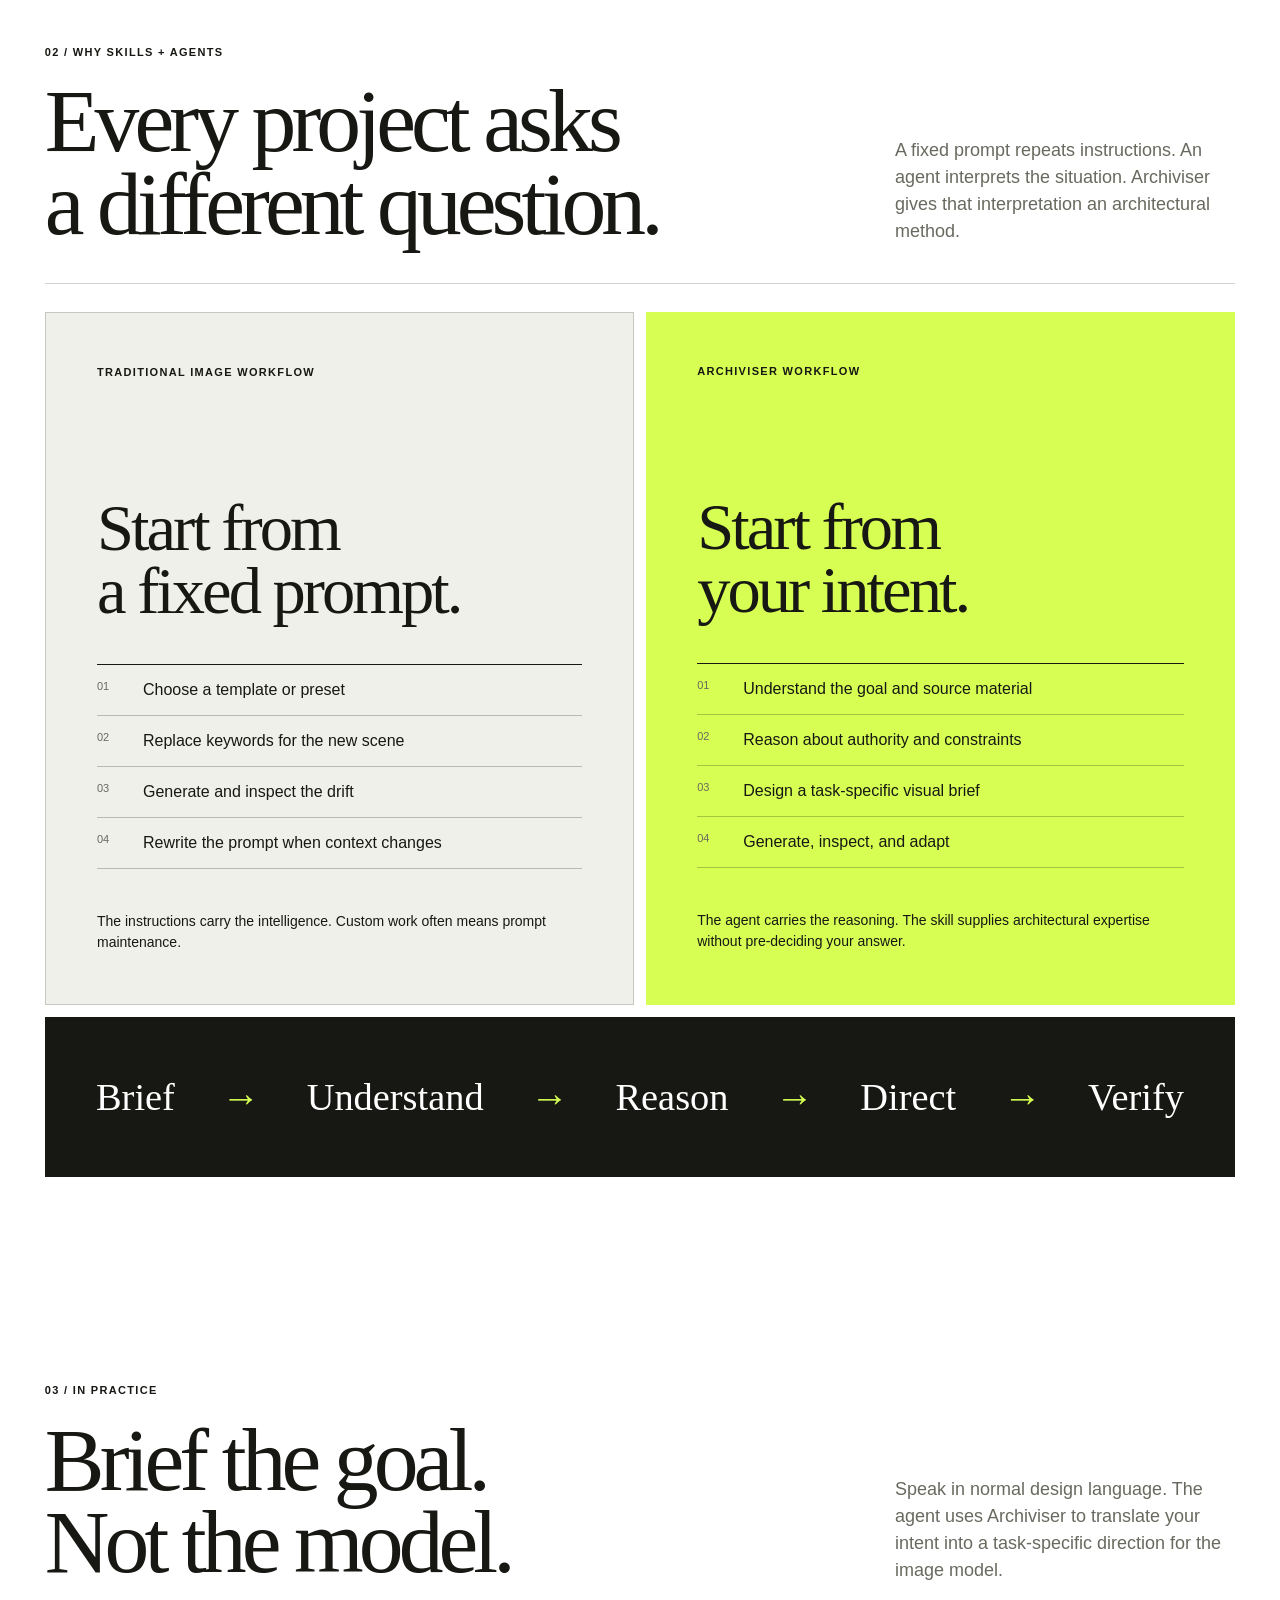
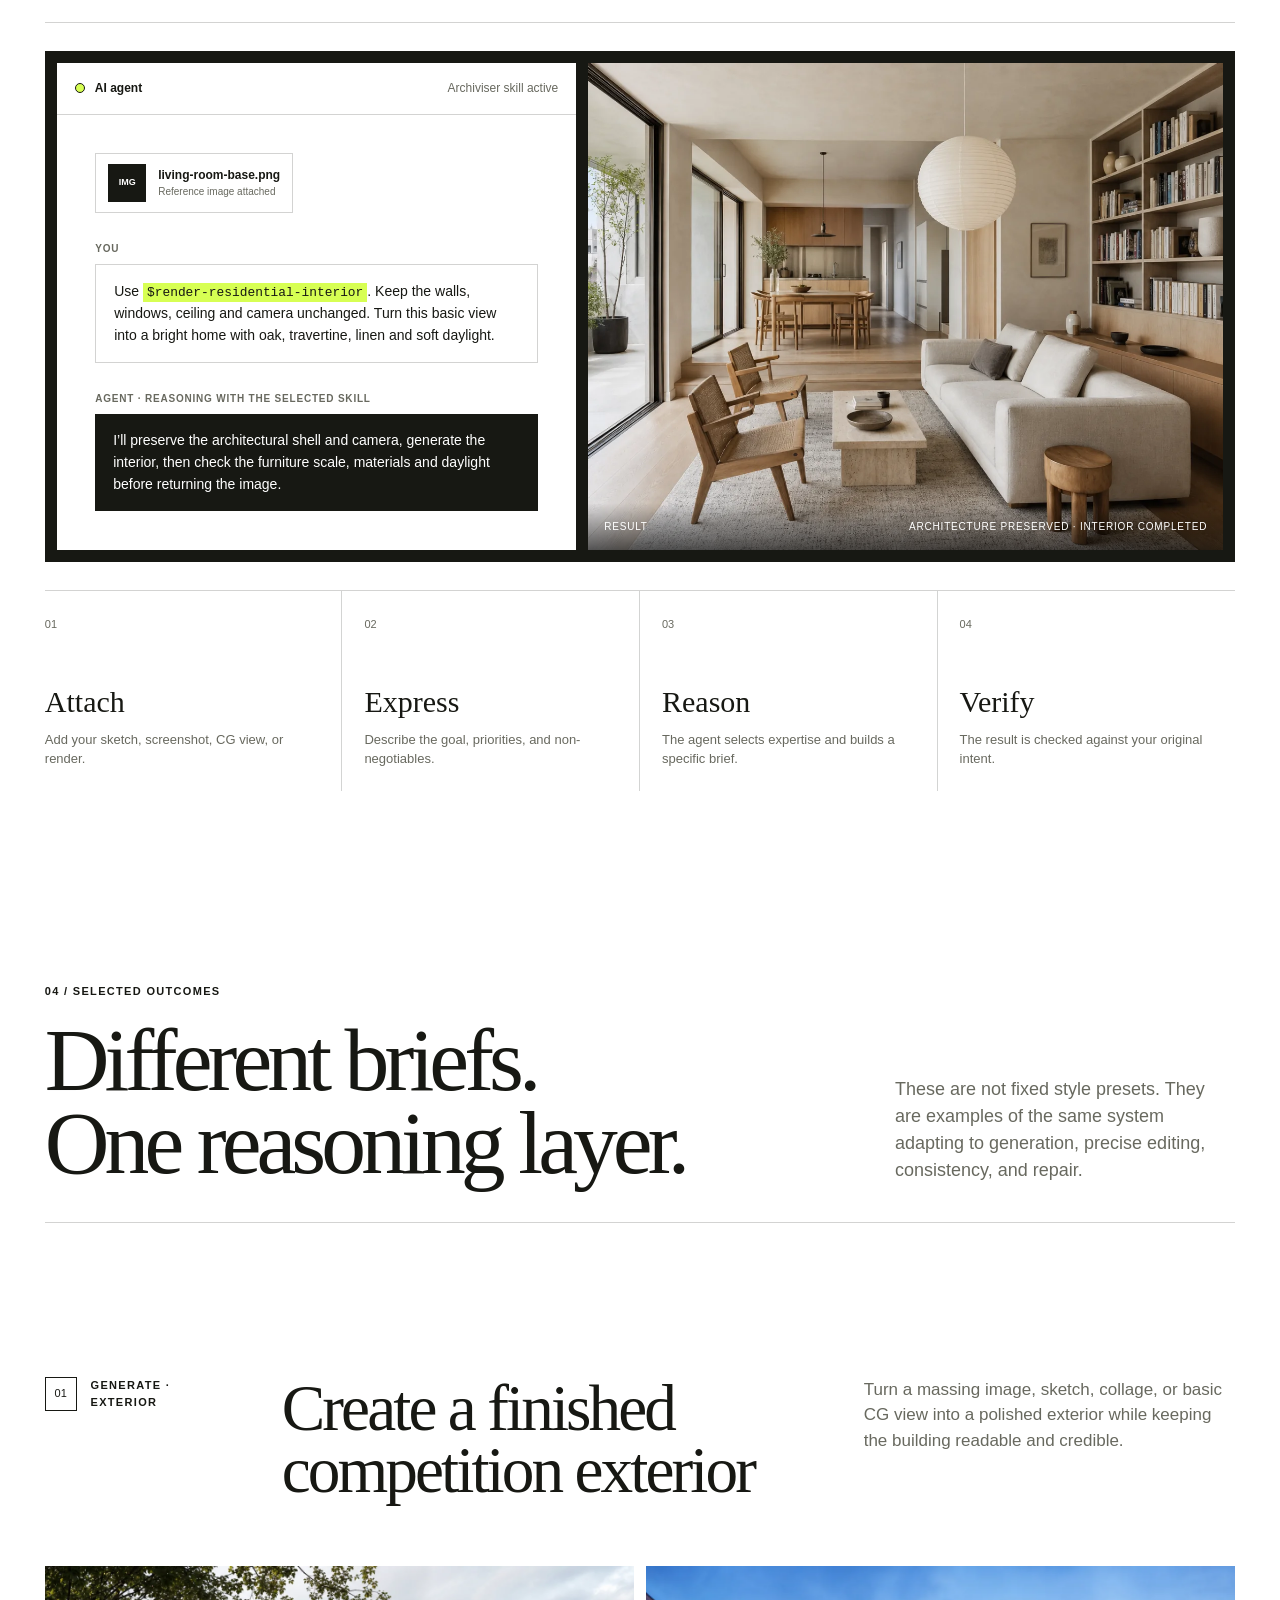
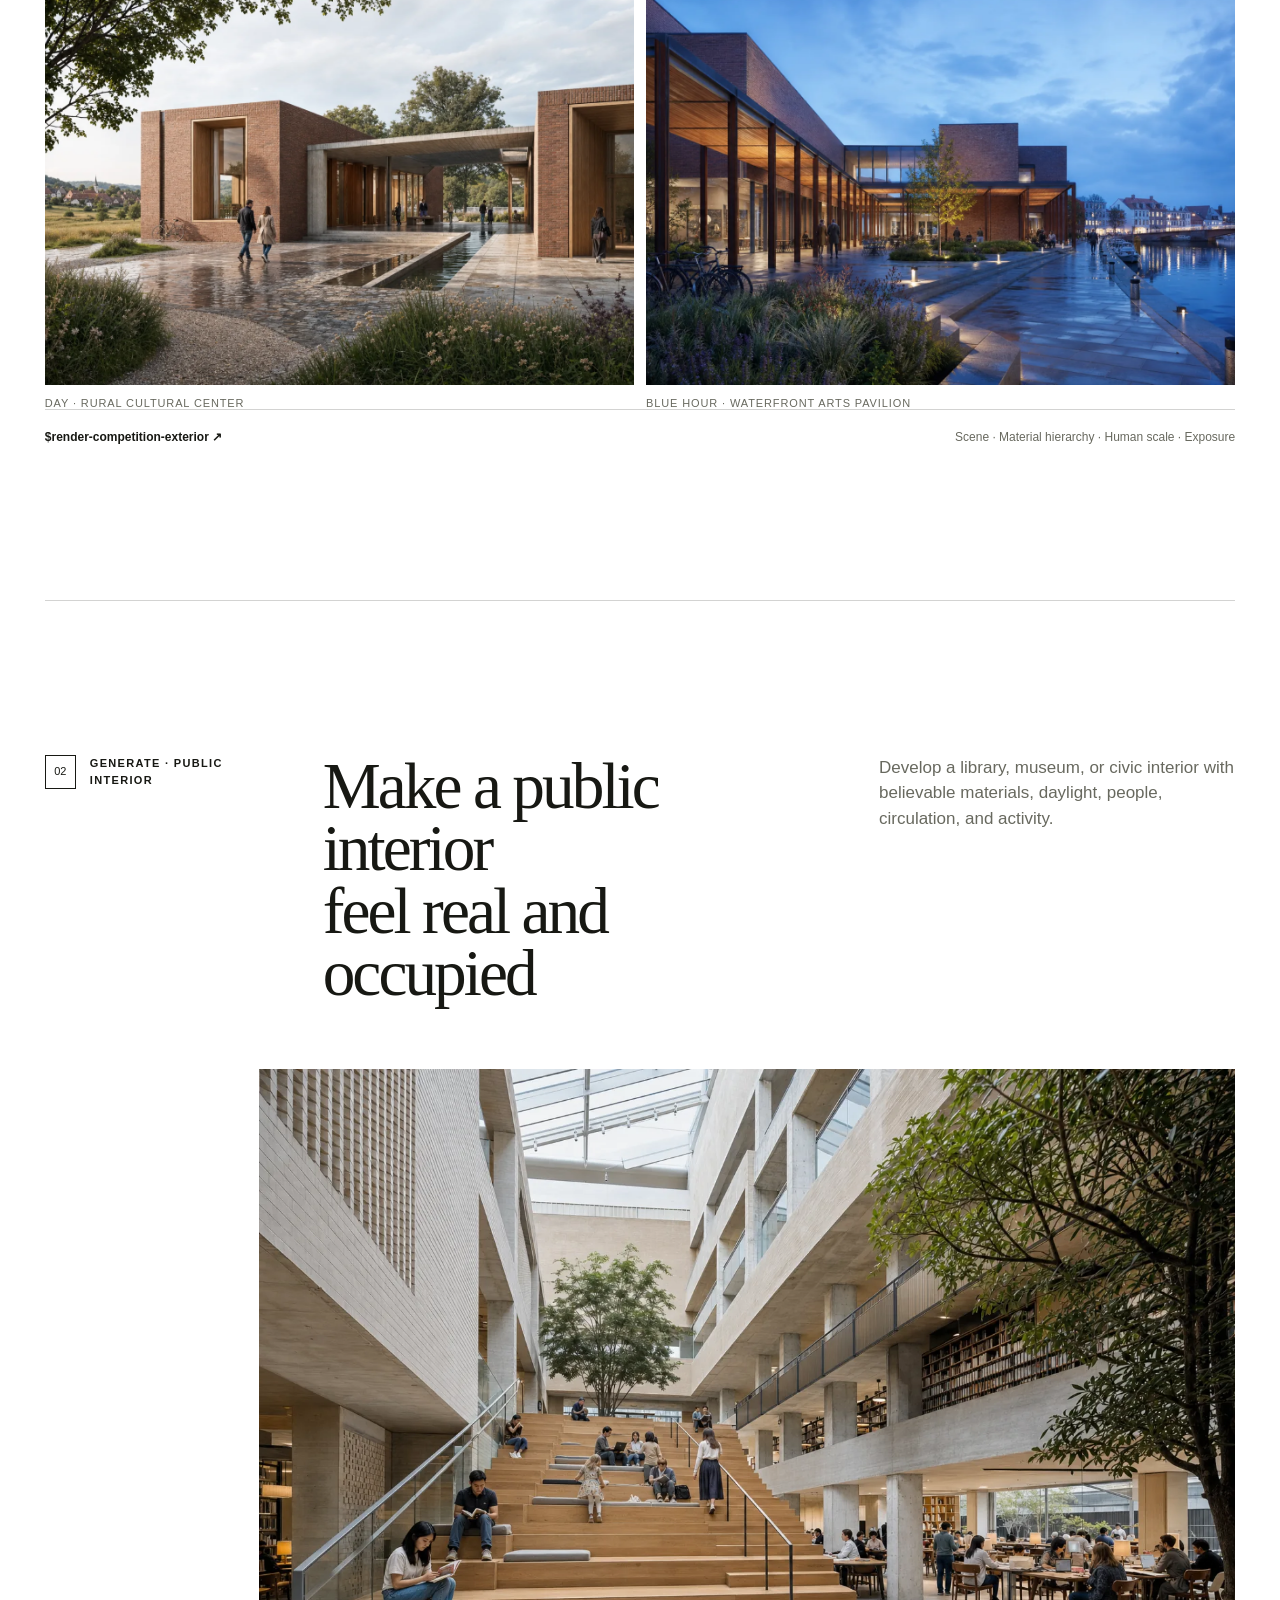
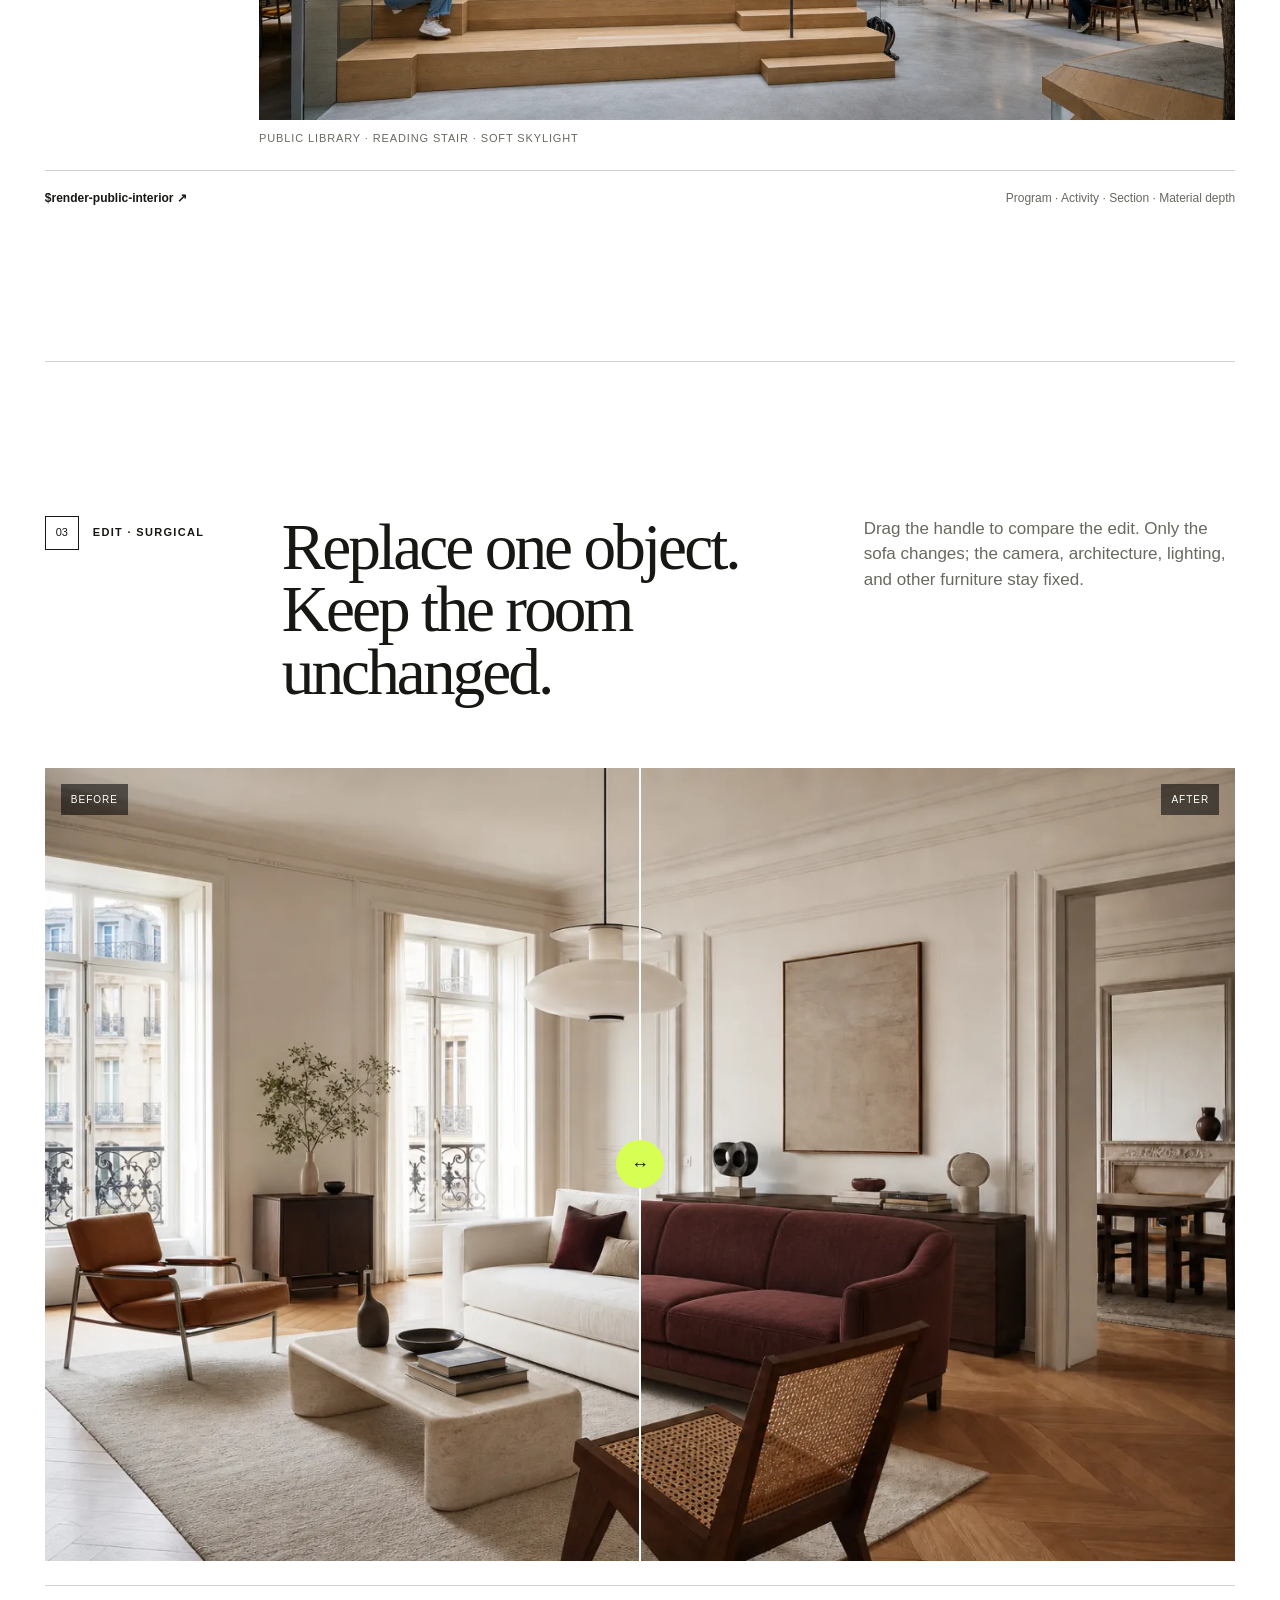
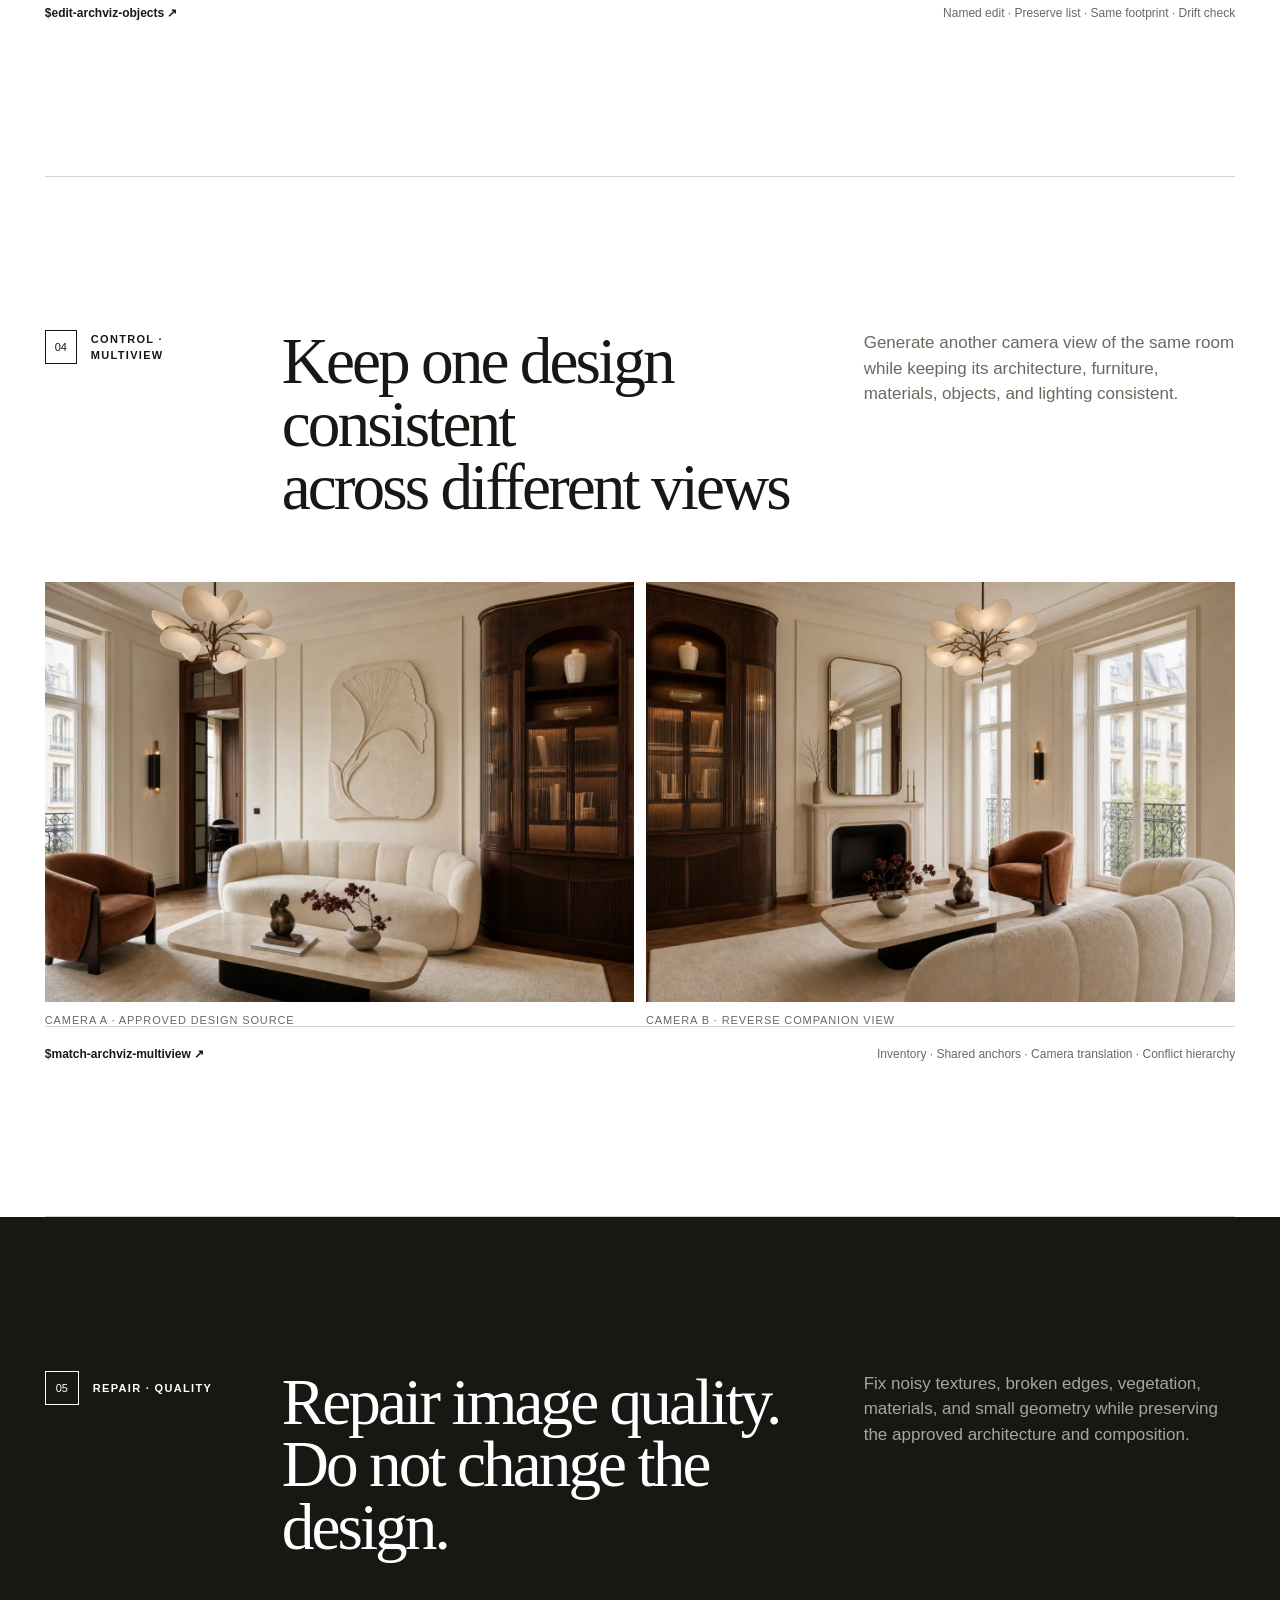
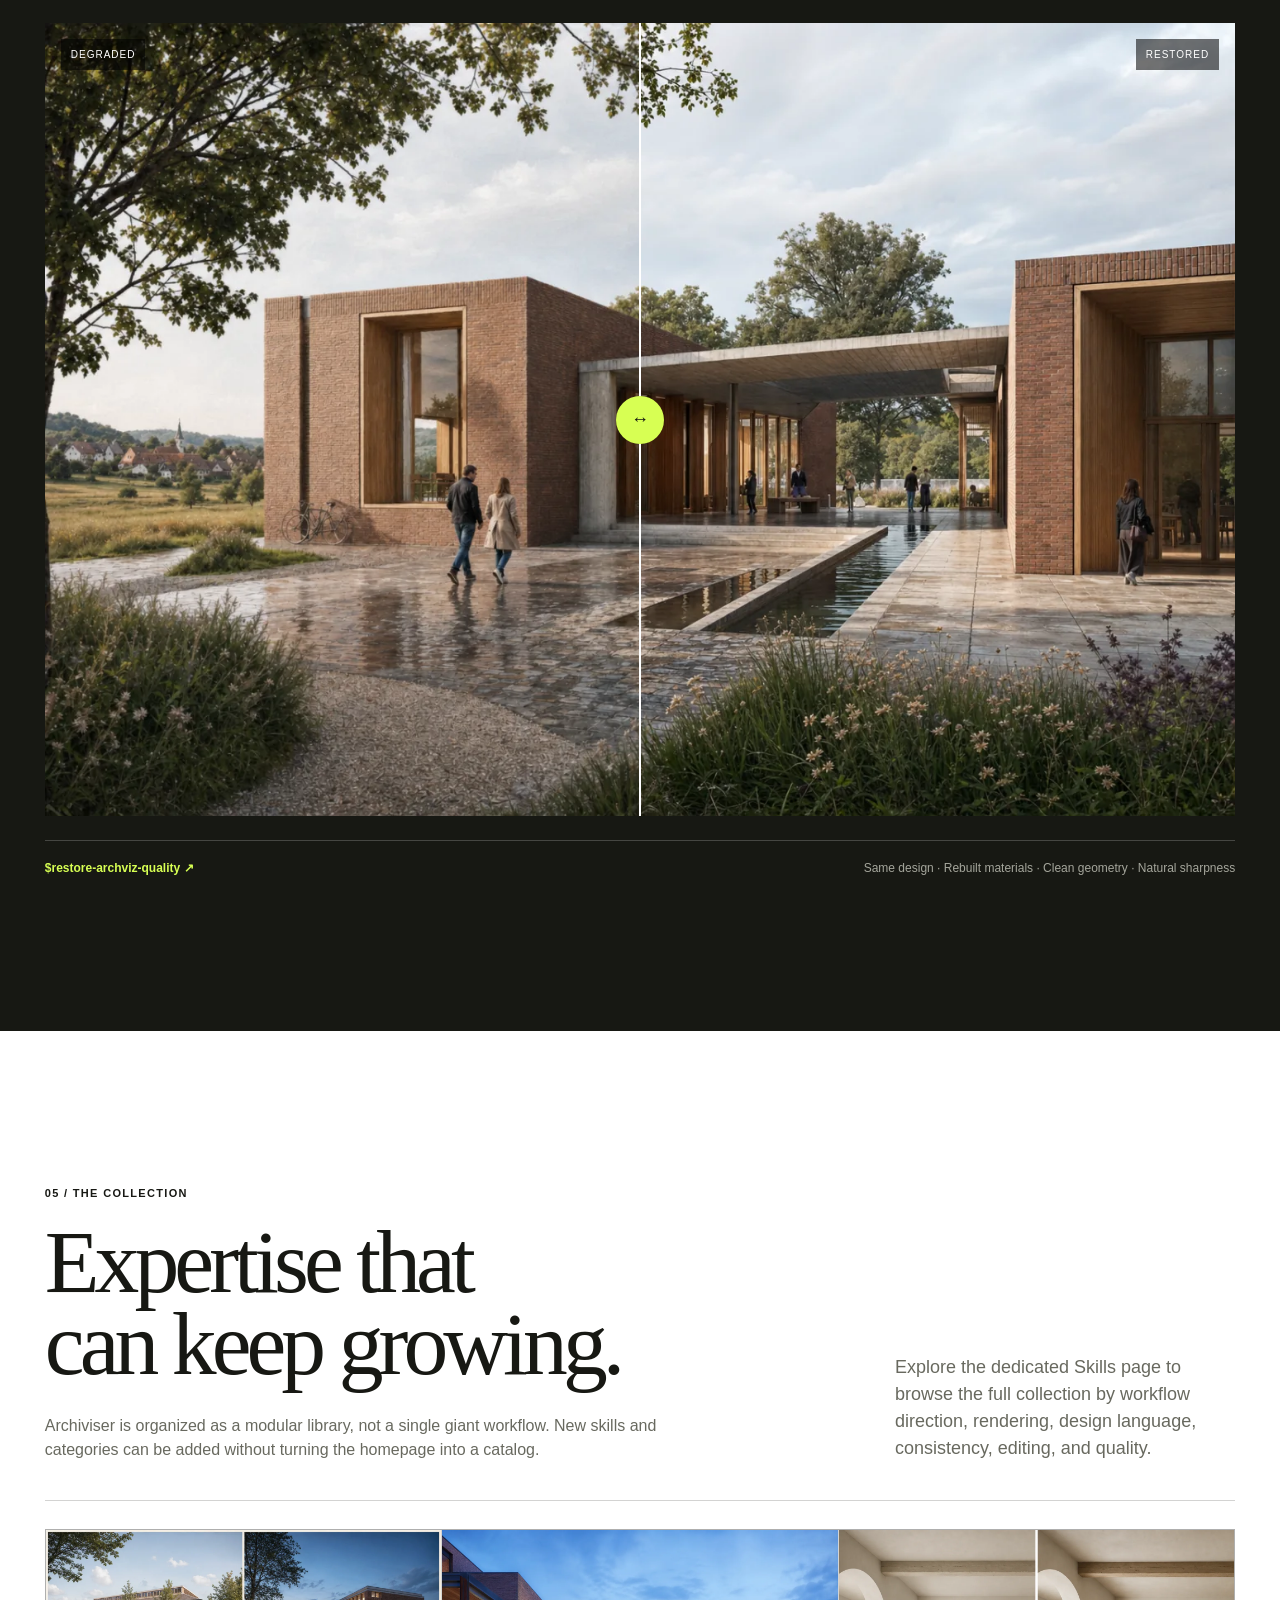
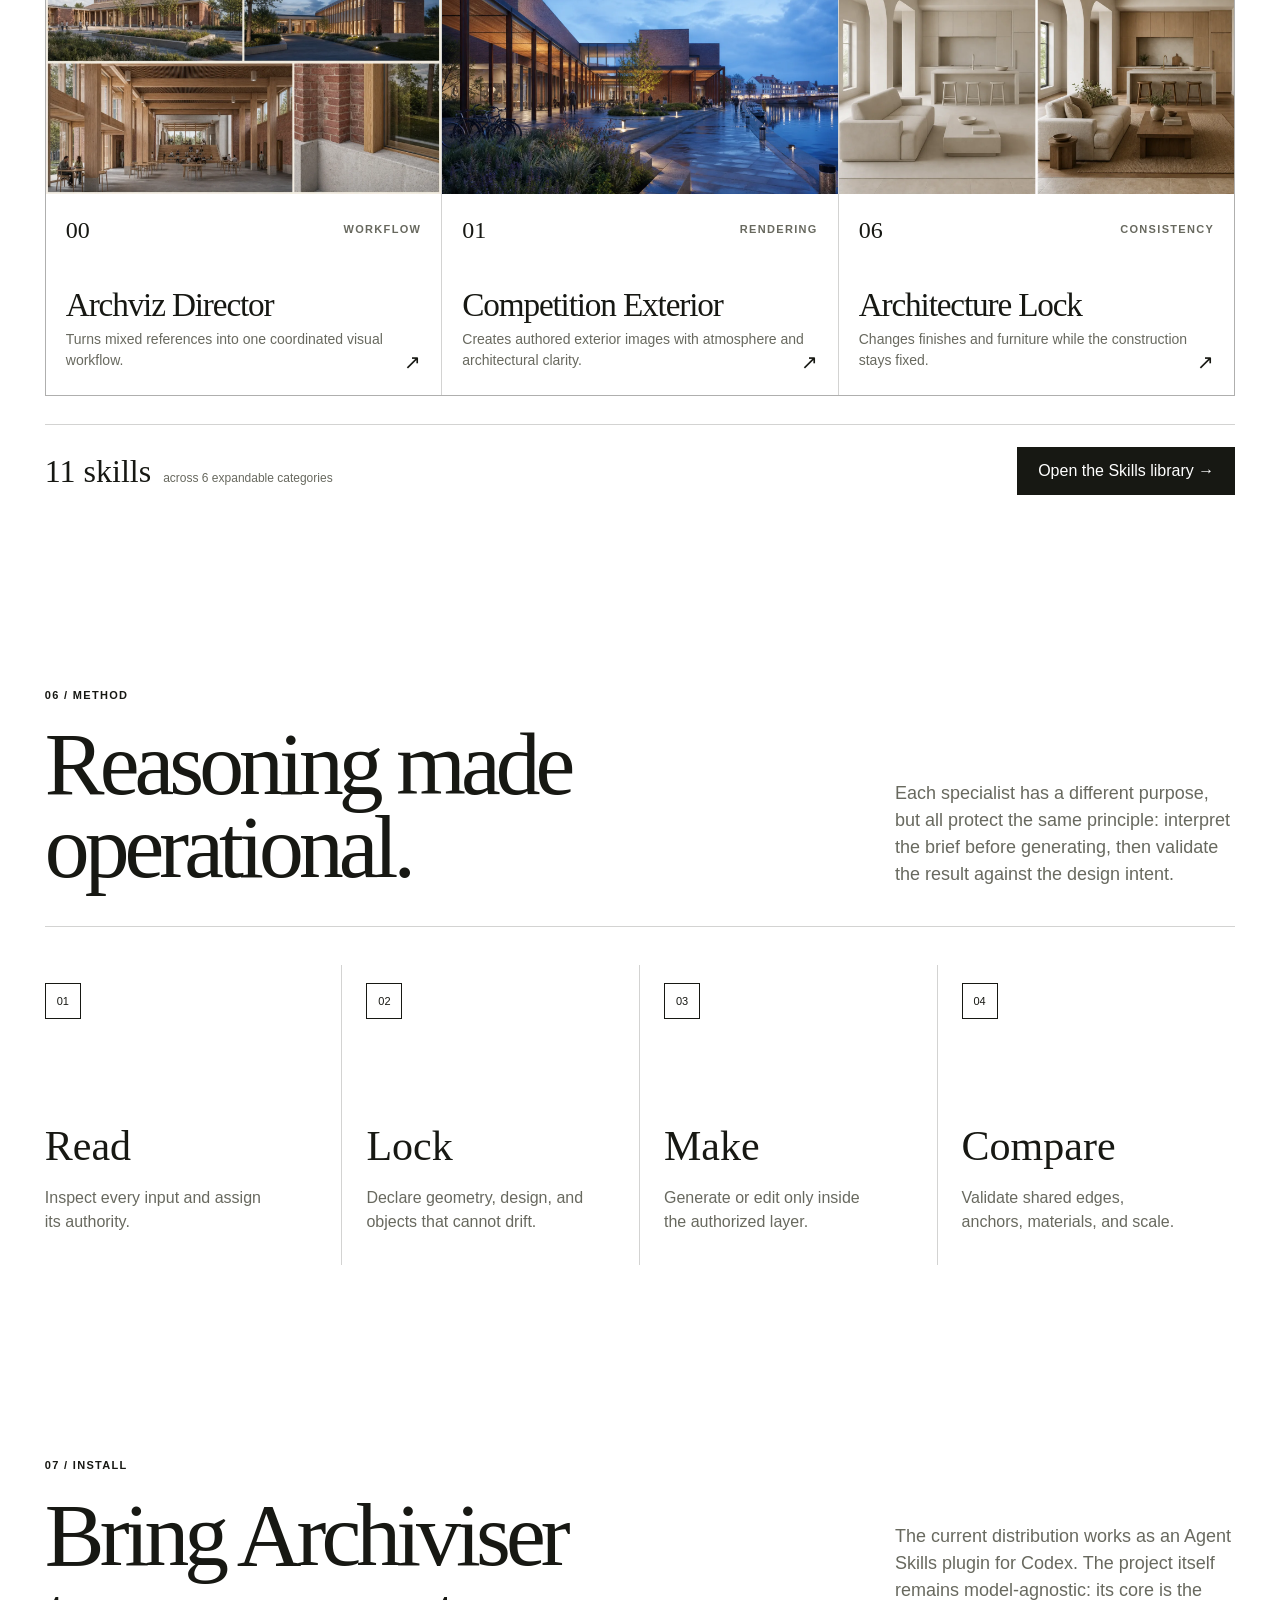
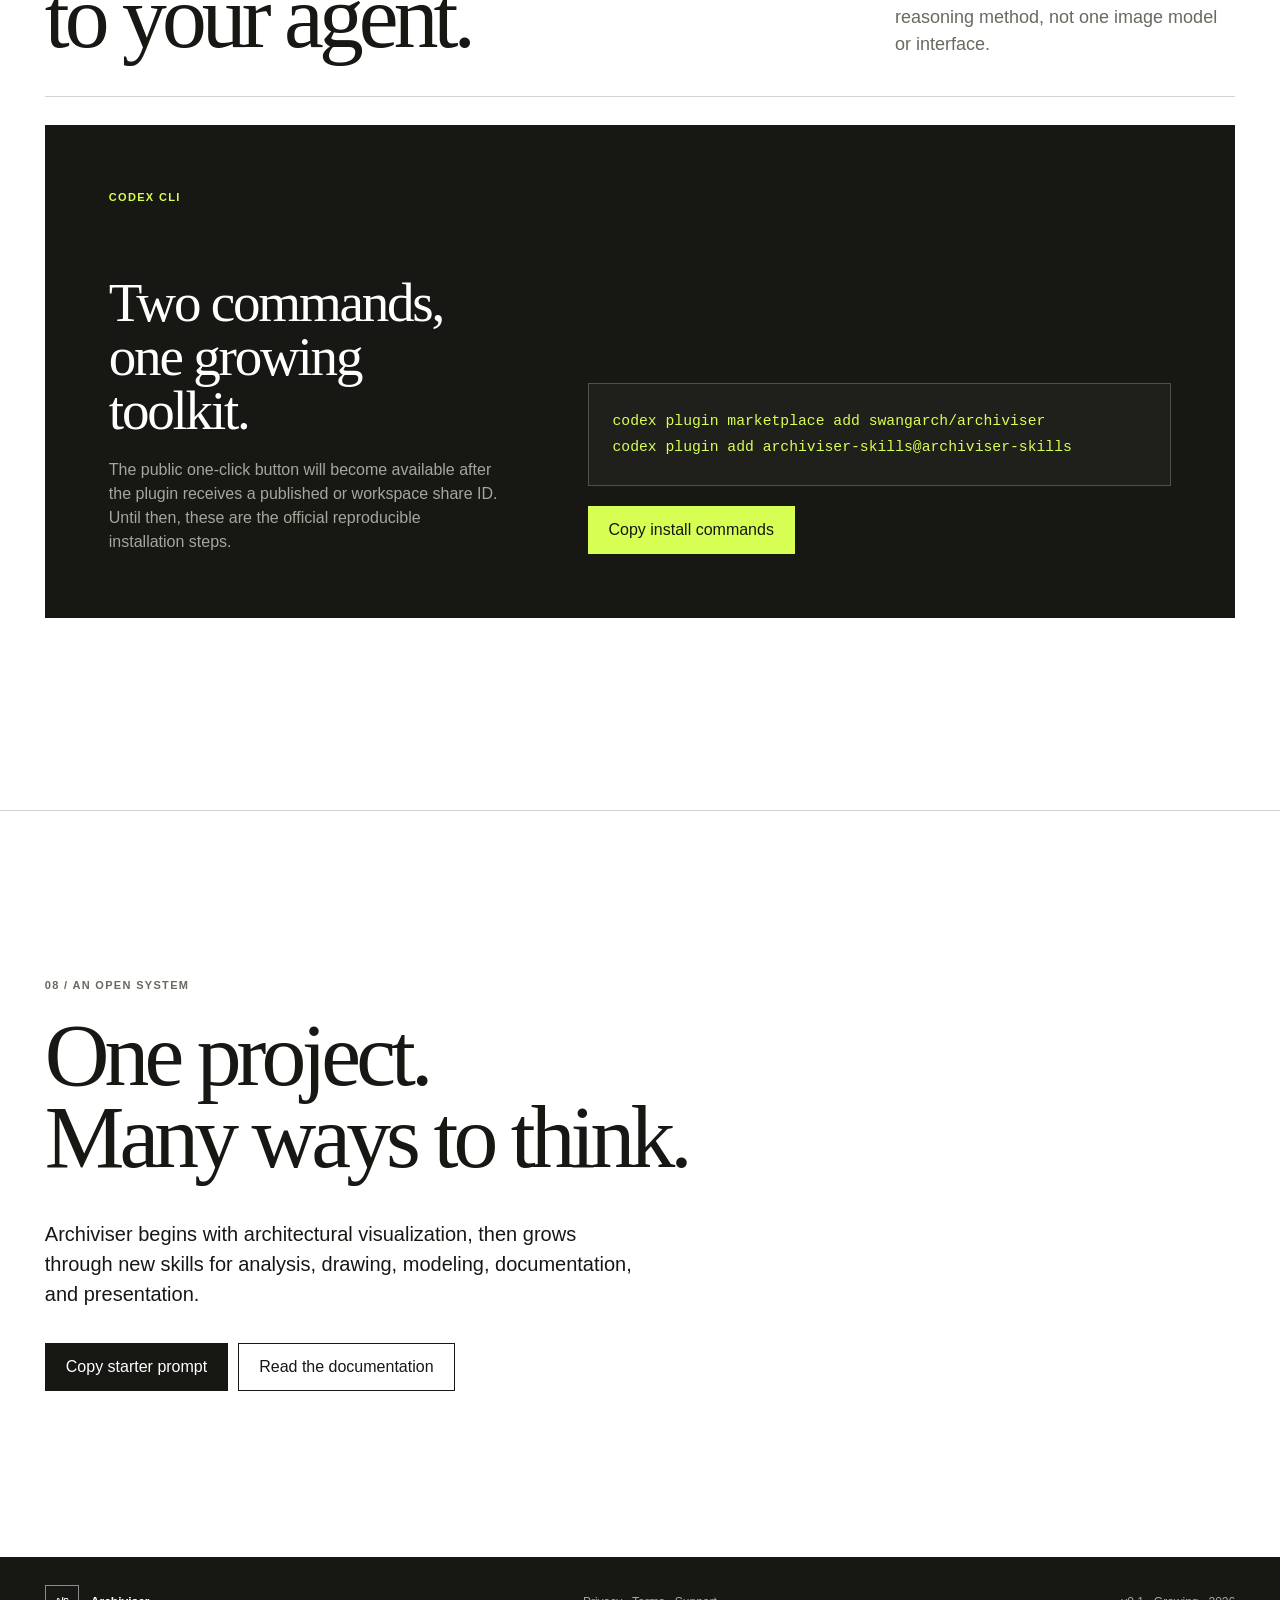
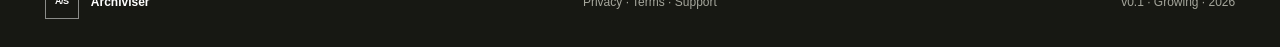
==== commit 9e5fc8b9: "Add concrete residential interior refinement skill" ====
--- a/site/index.html
+++ b/site/index.html
@@ -310,7 +310,7 @@
           </a>
         </div>
         <div class="collection-action reveal">
-          <p><strong>10 skills</strong><span>across 6 expandable categories</span></p>
+          <p><strong>11 skills</strong><span>across 6 expandable categories</span></p>
           <a class="button button-dark" href="skills.html">Open the Skills library →</a>
         </div>
       </section>
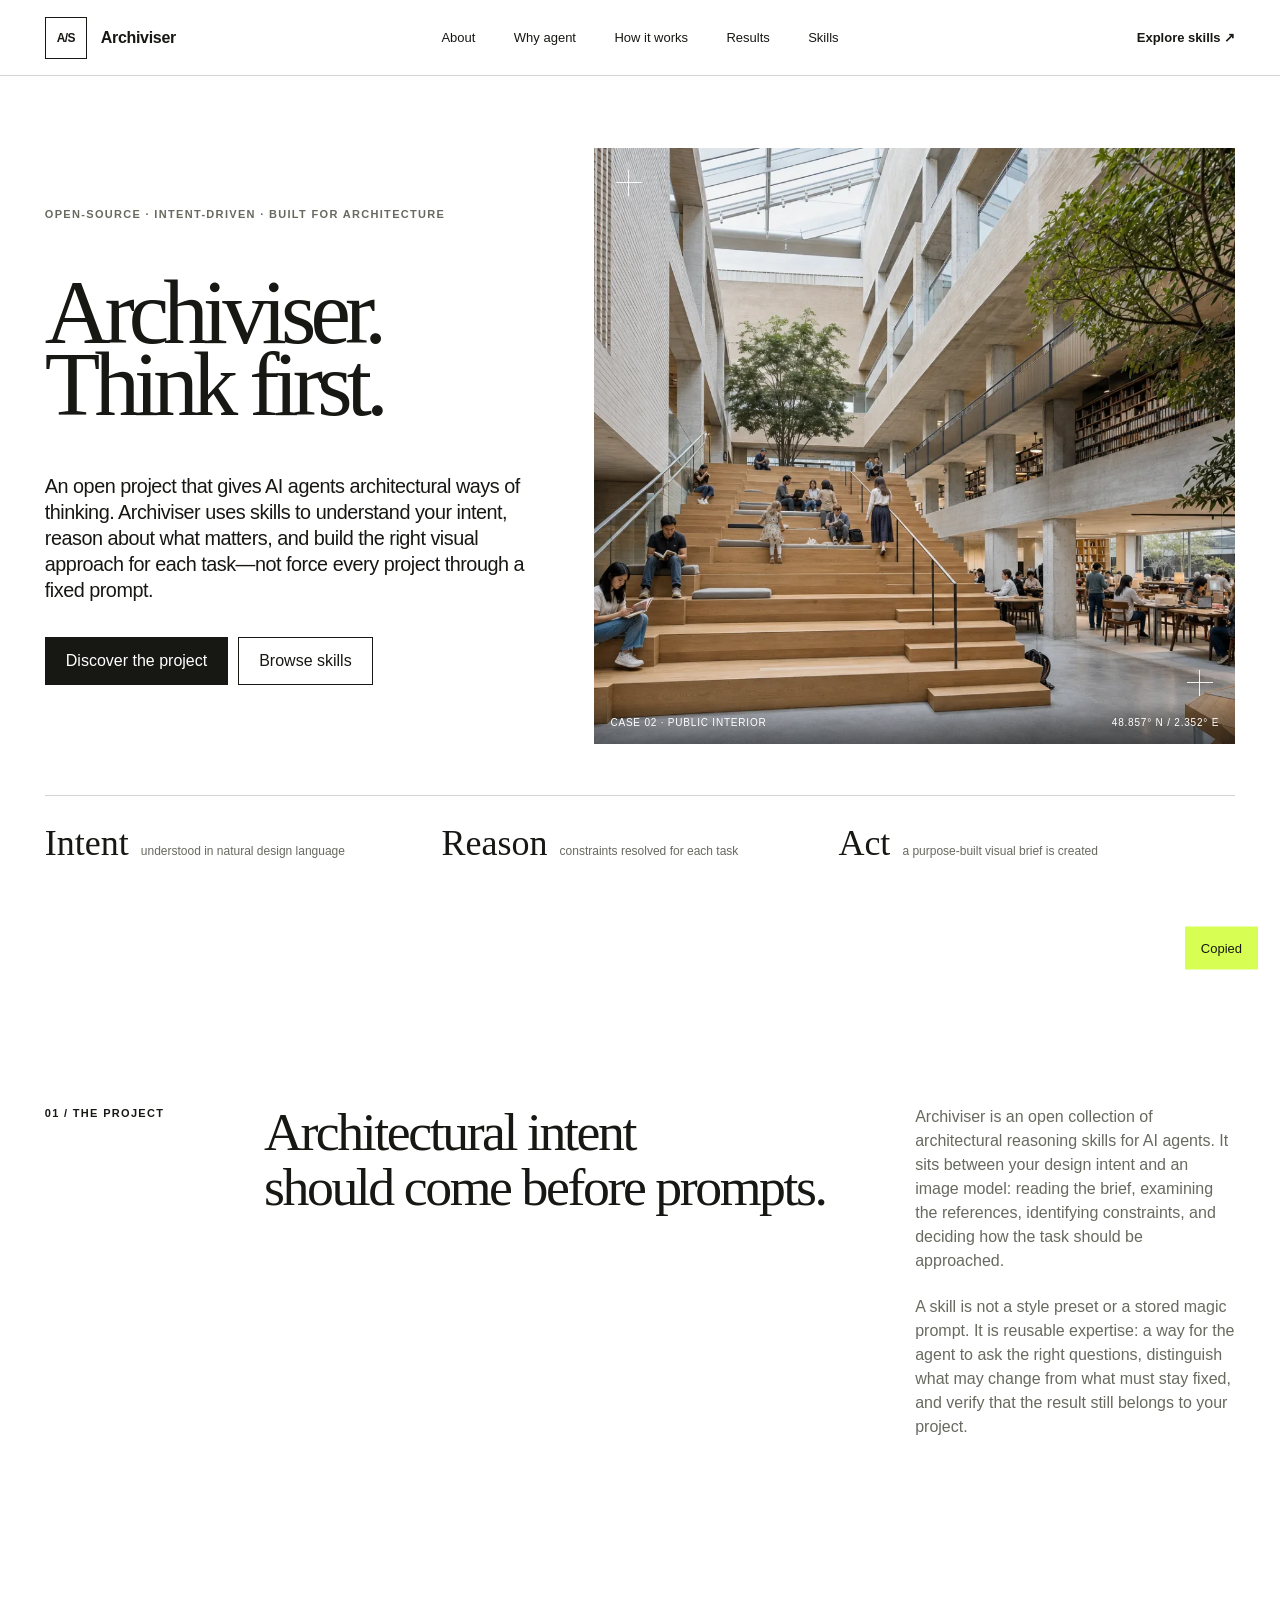
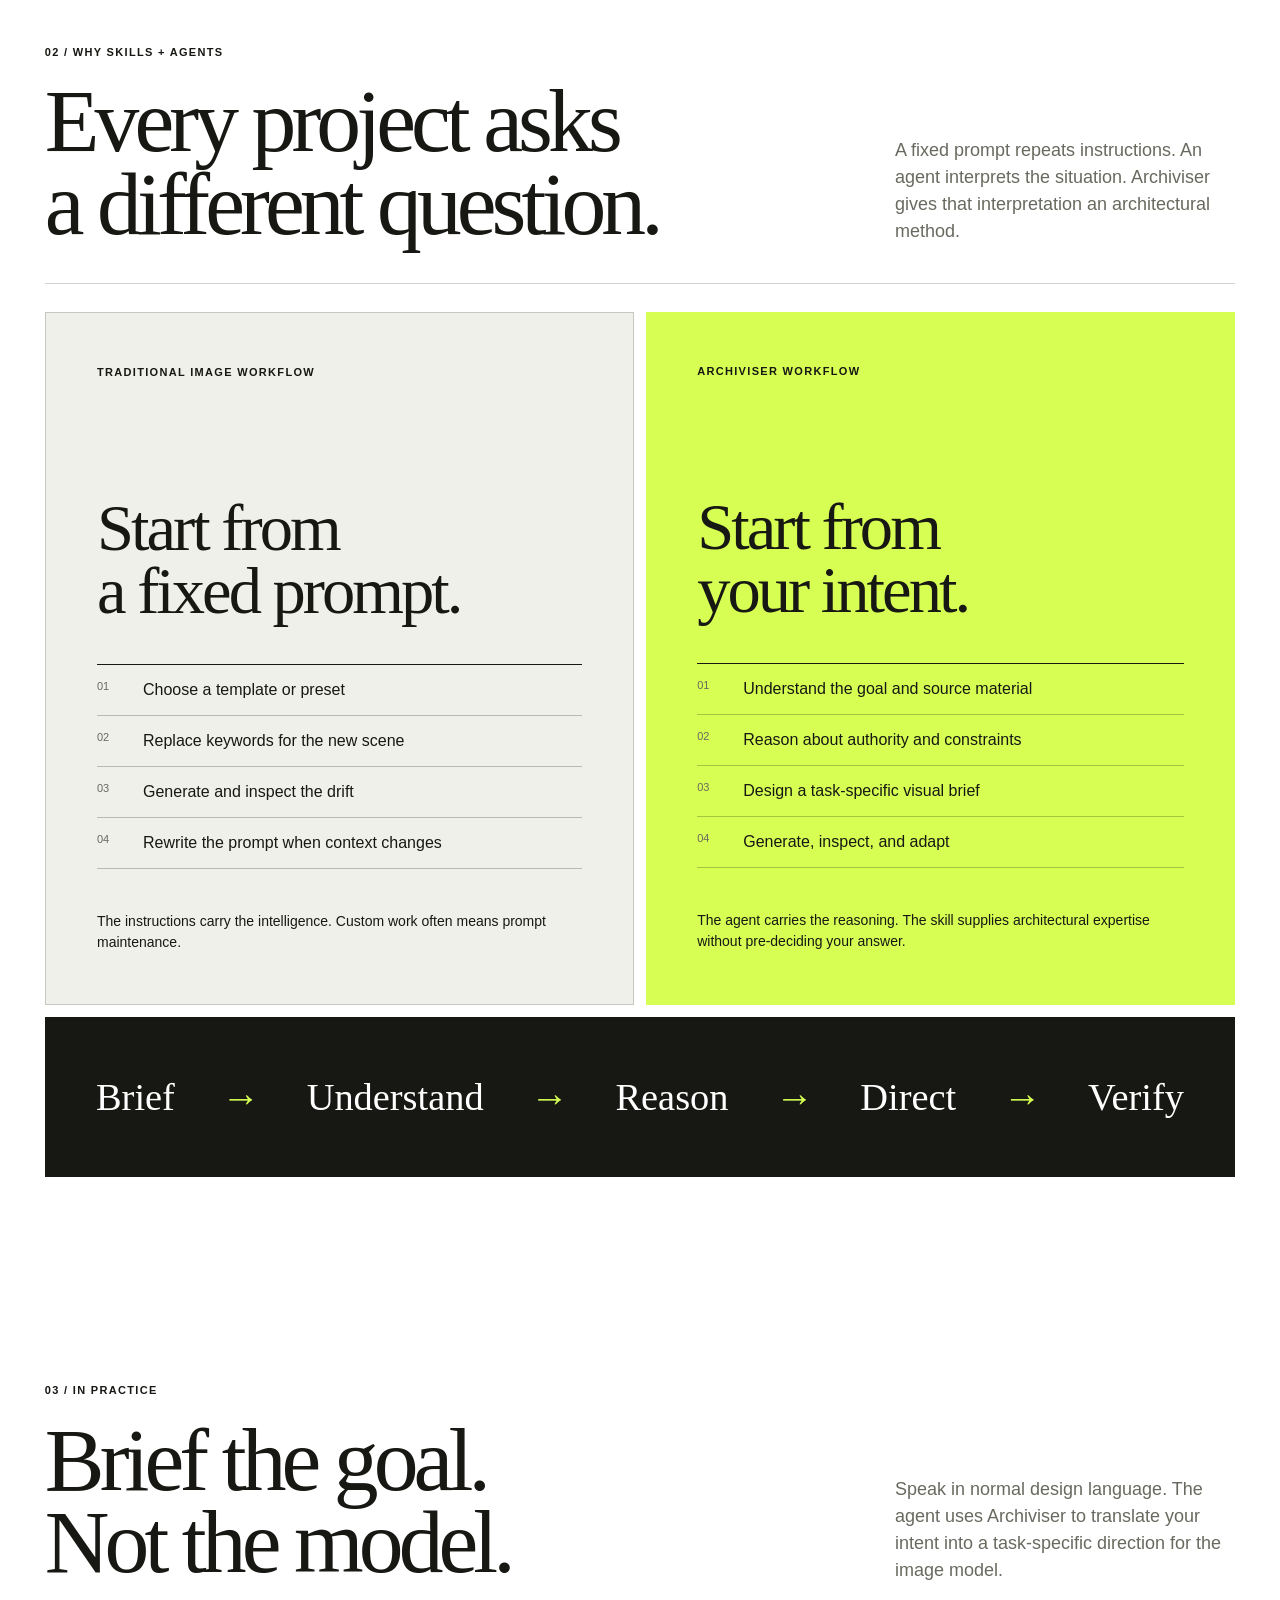
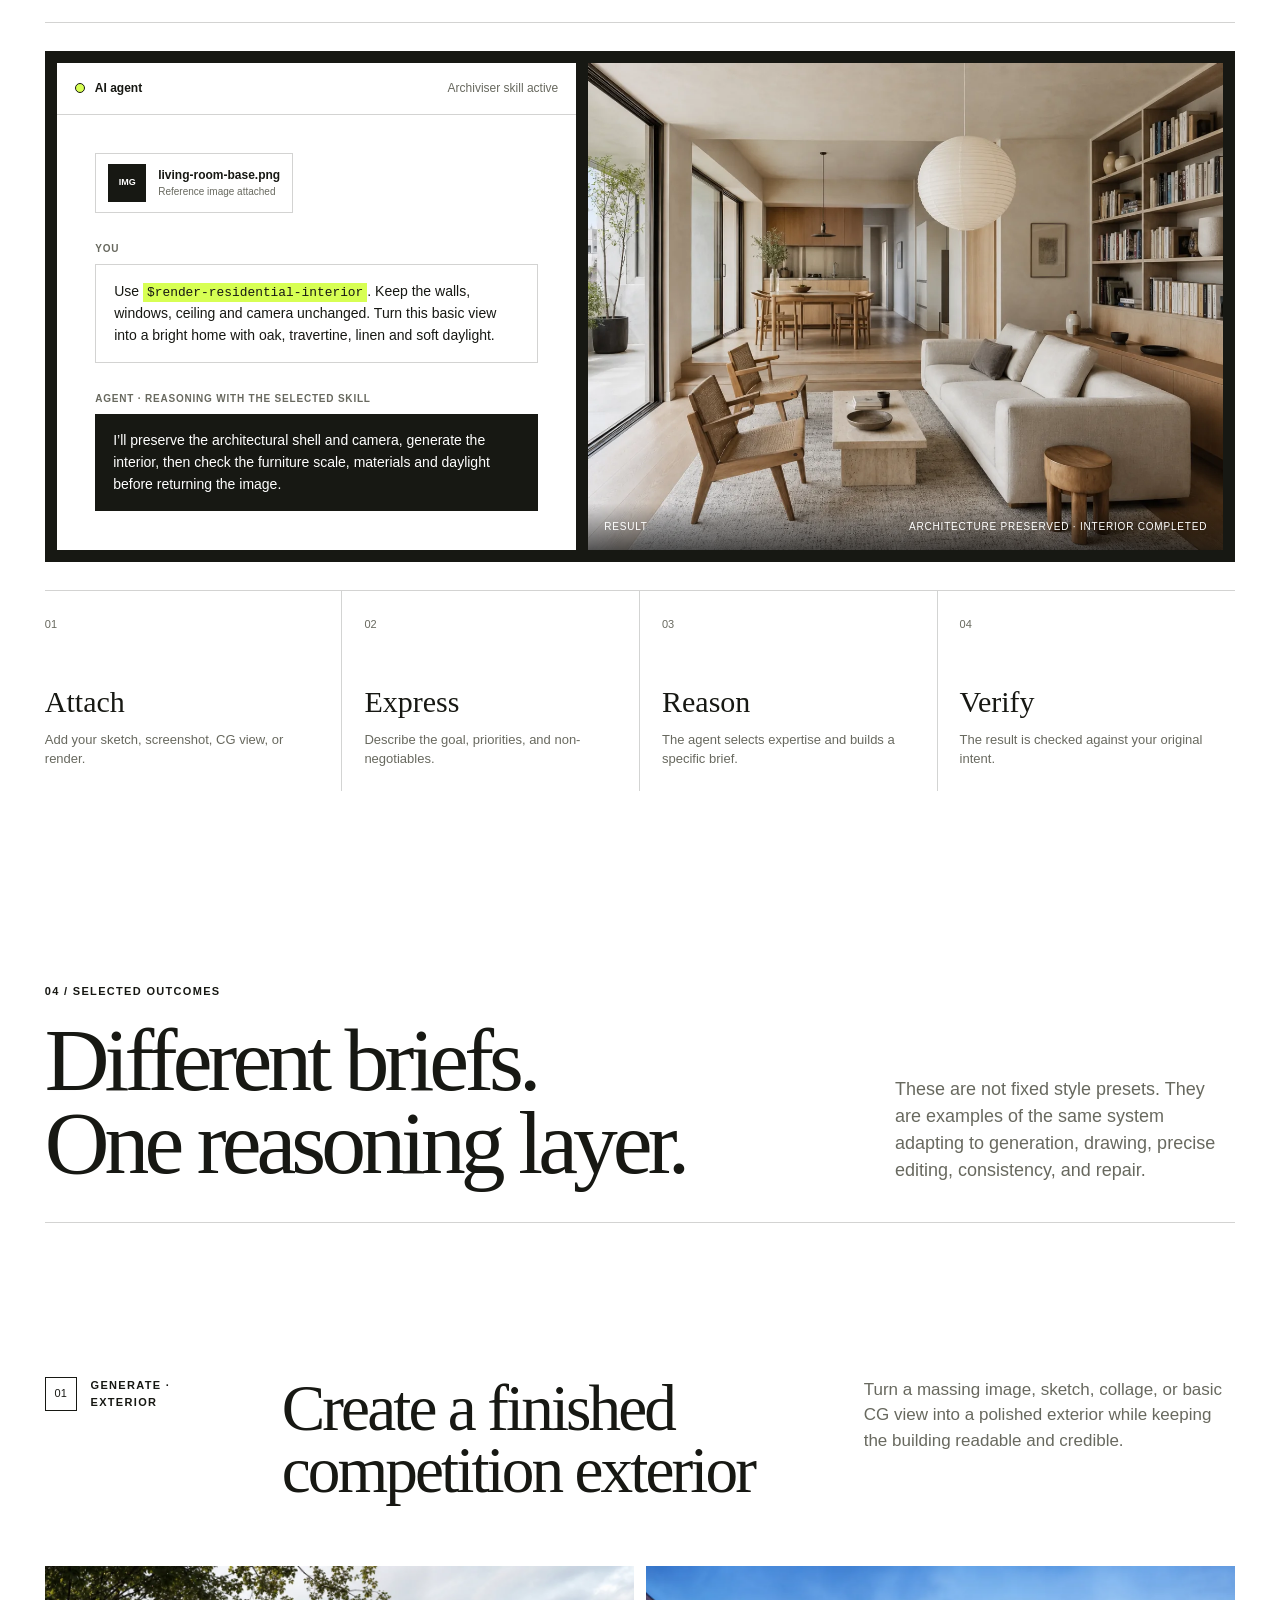
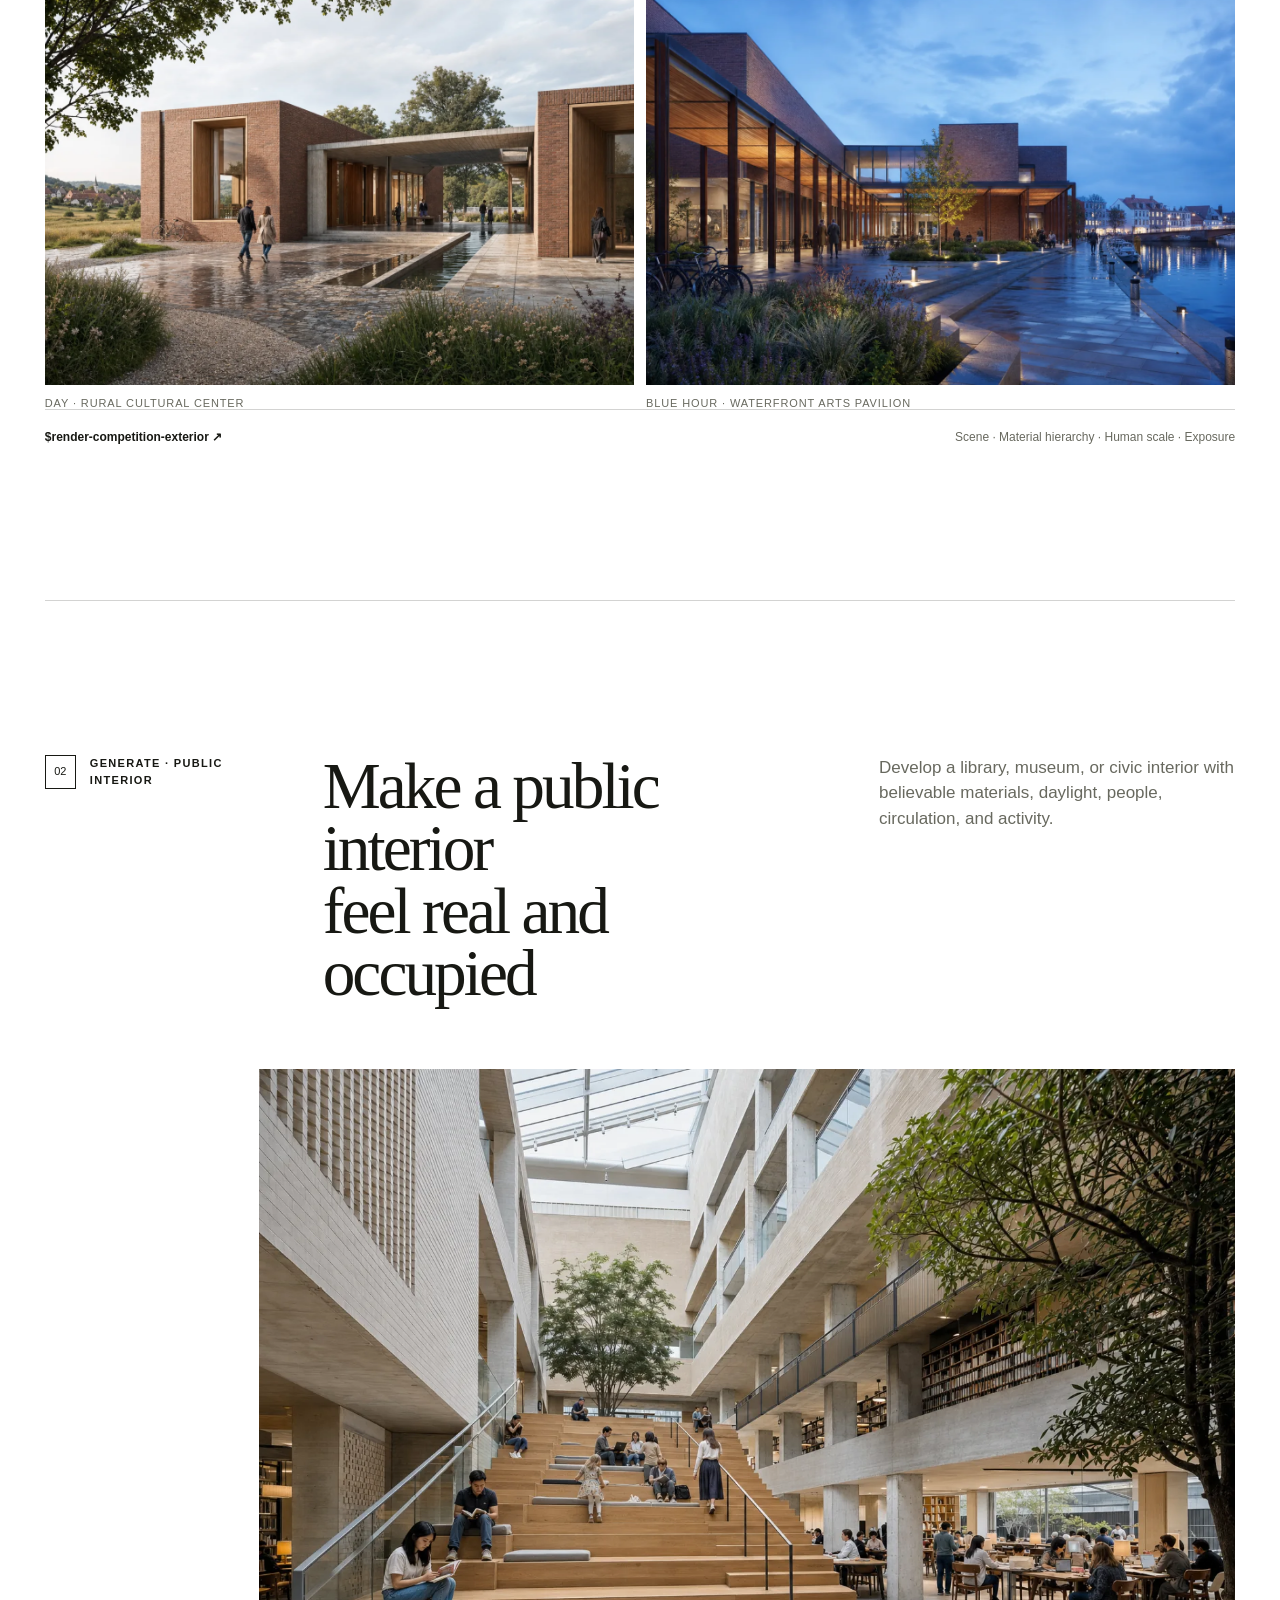
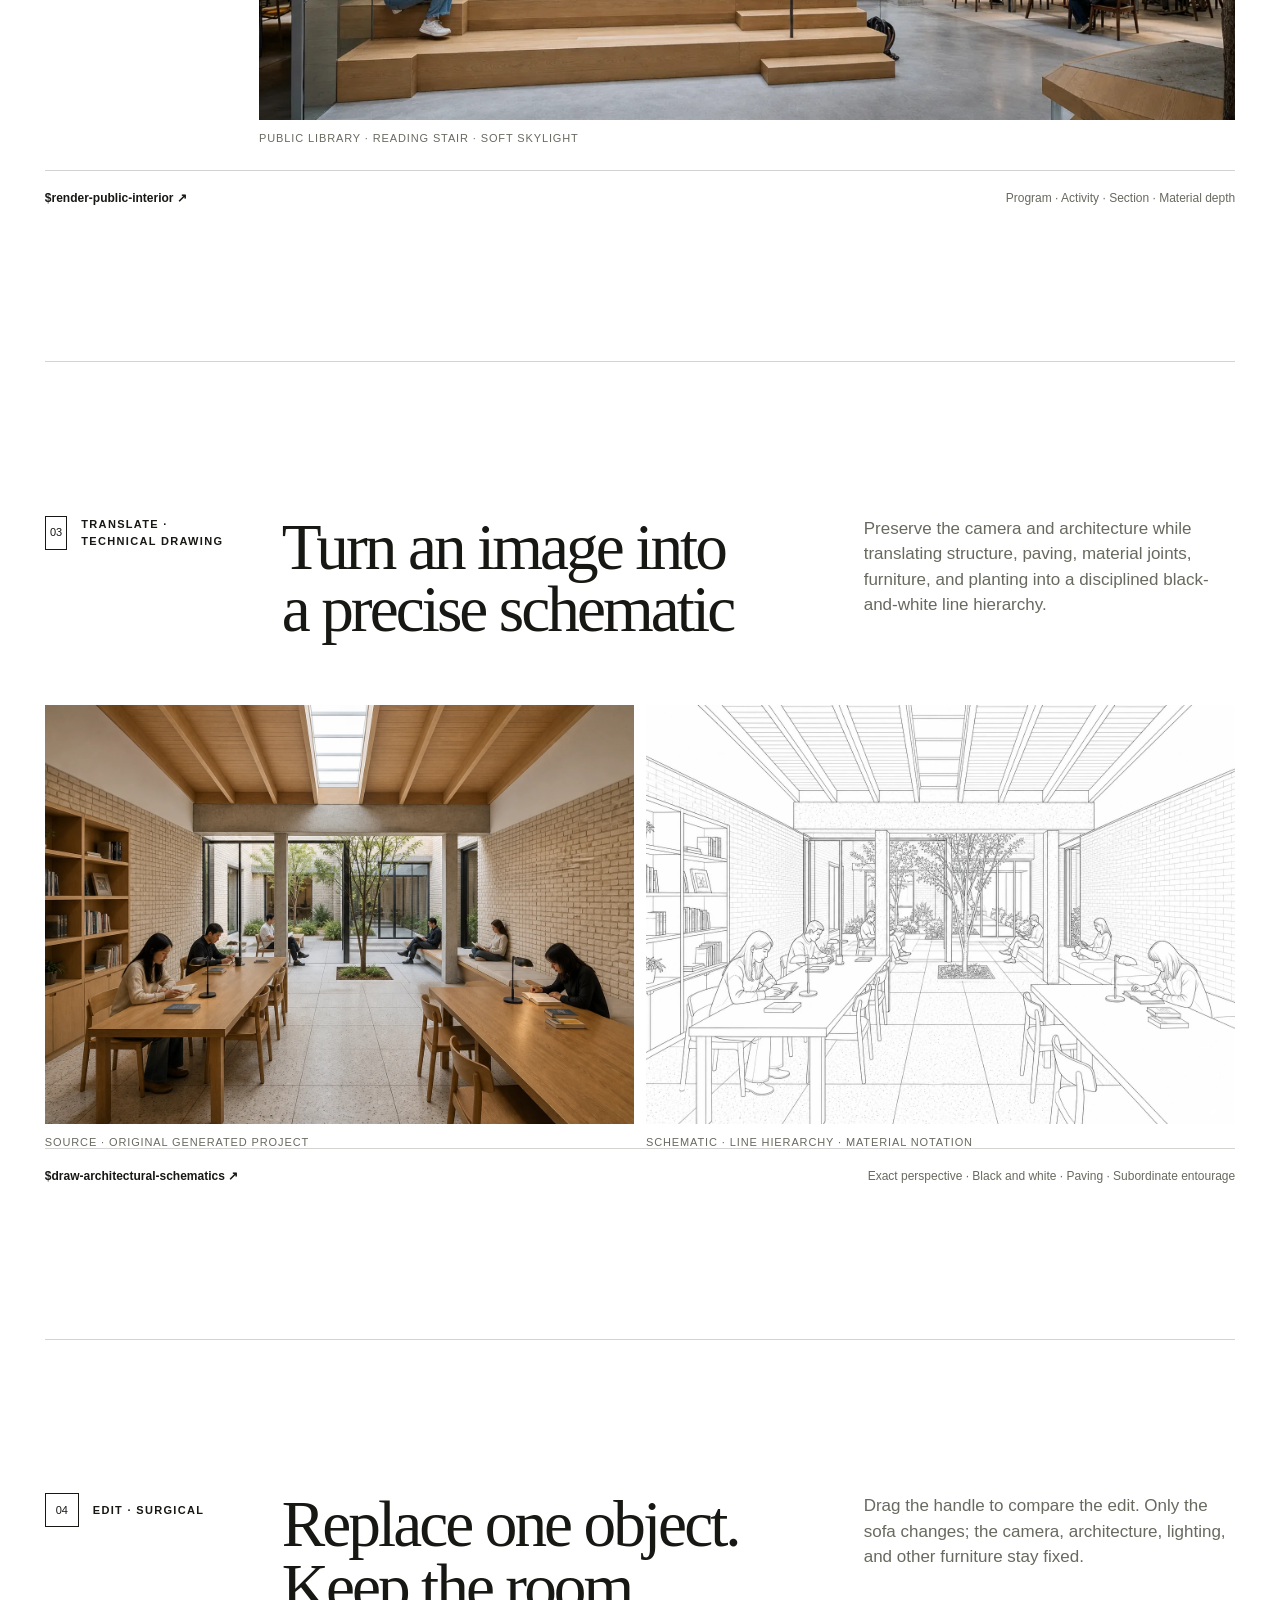
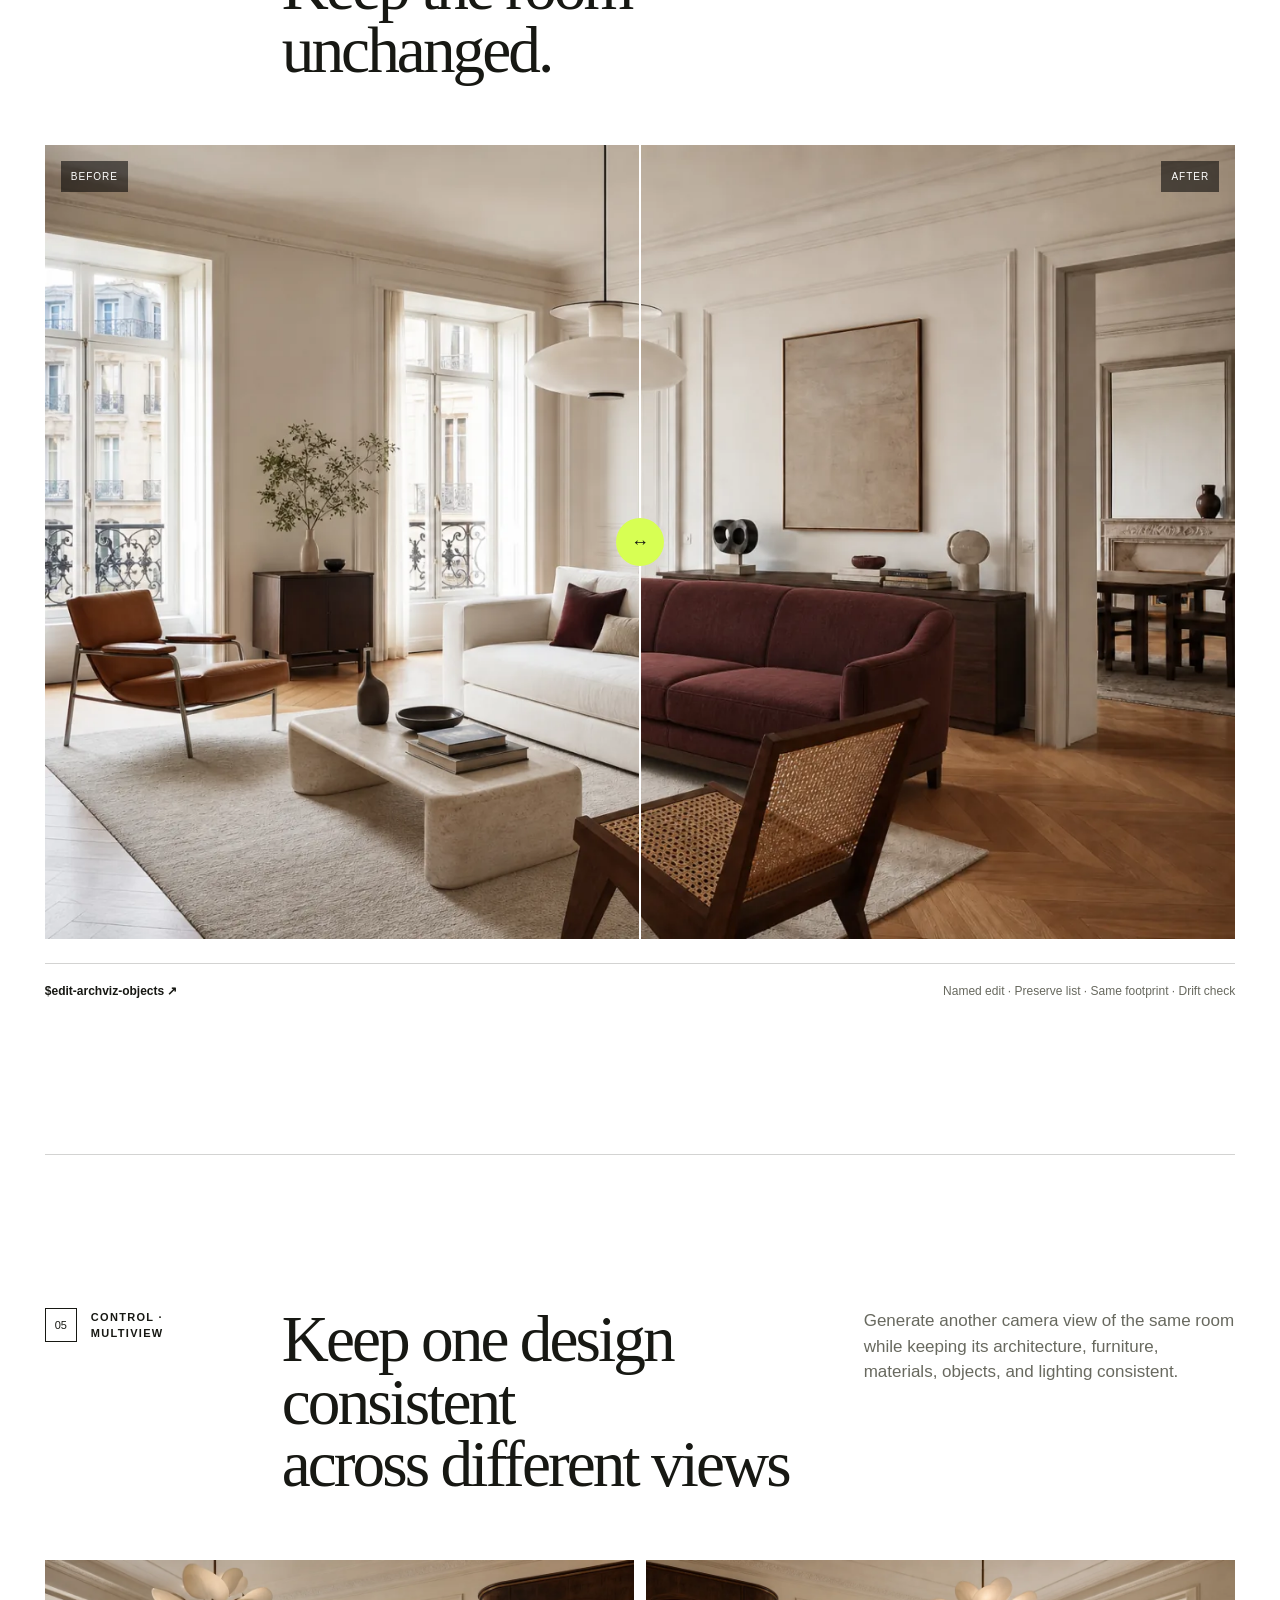
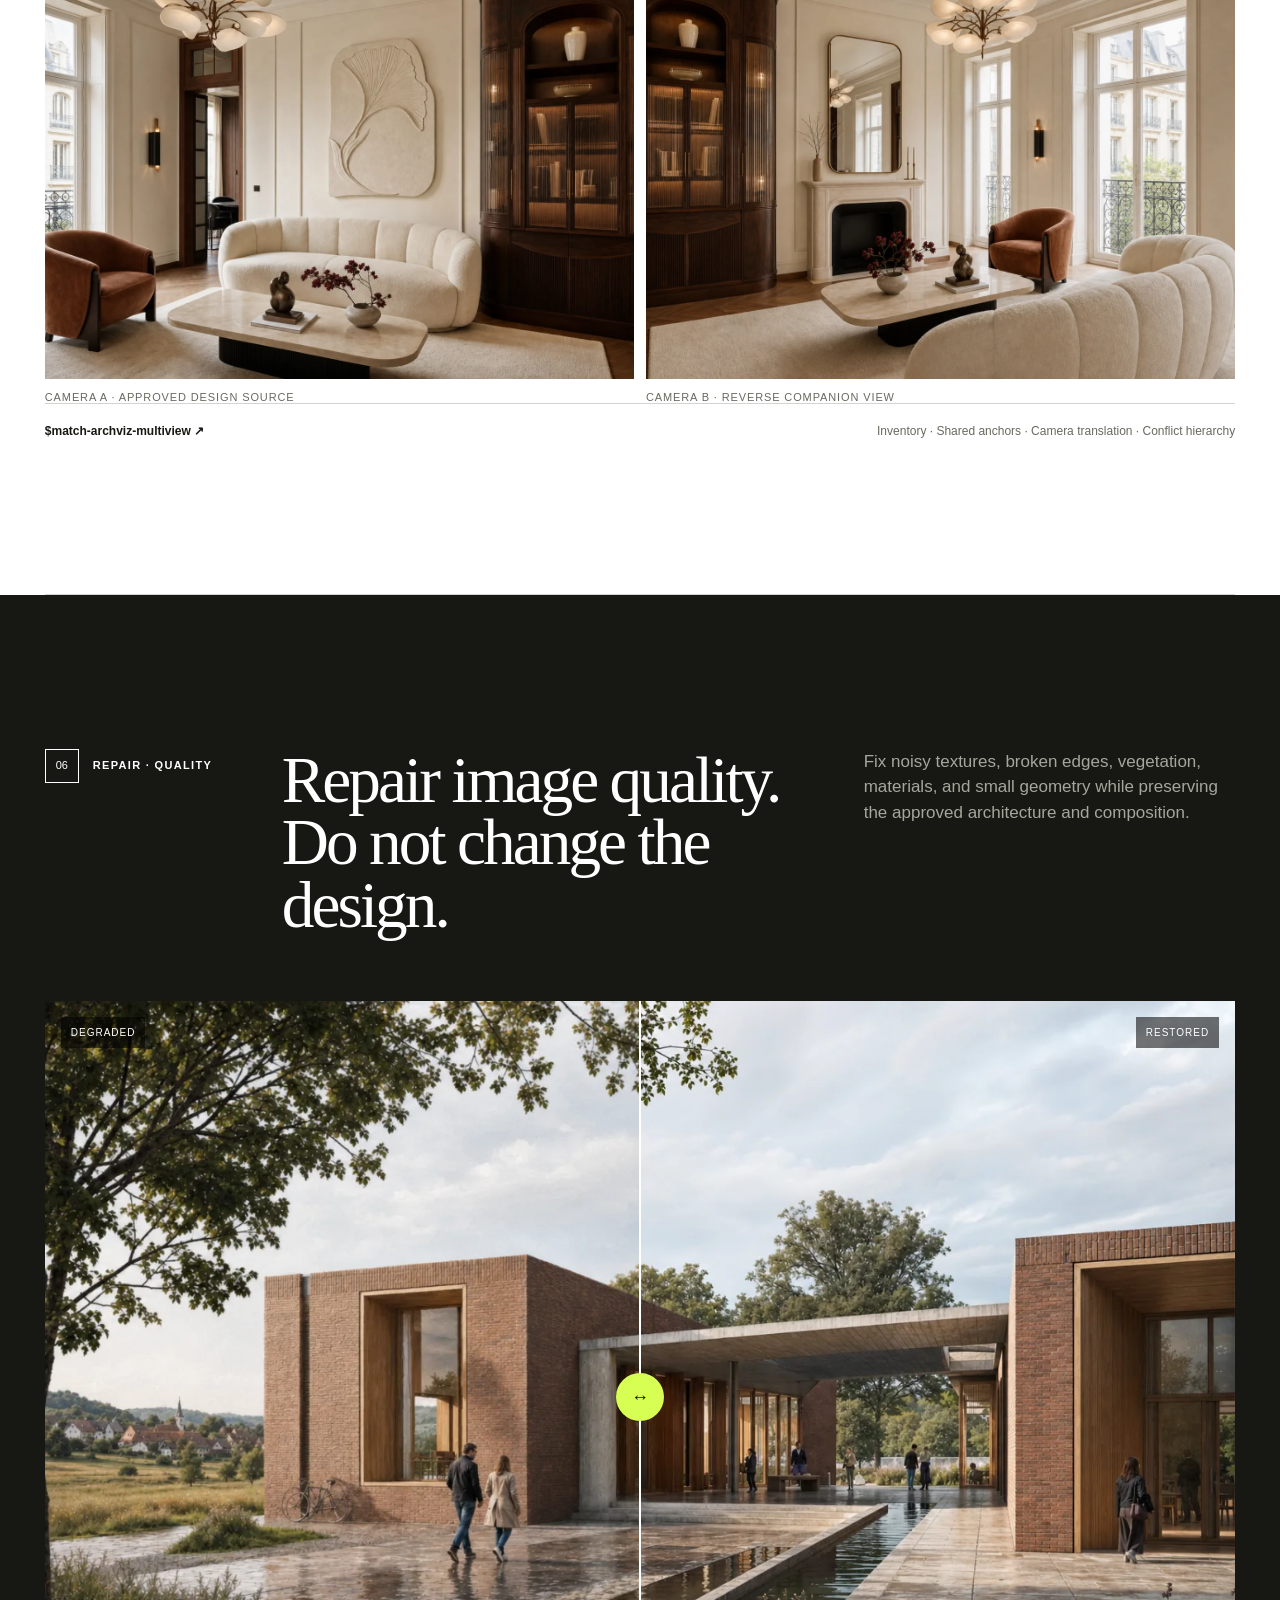
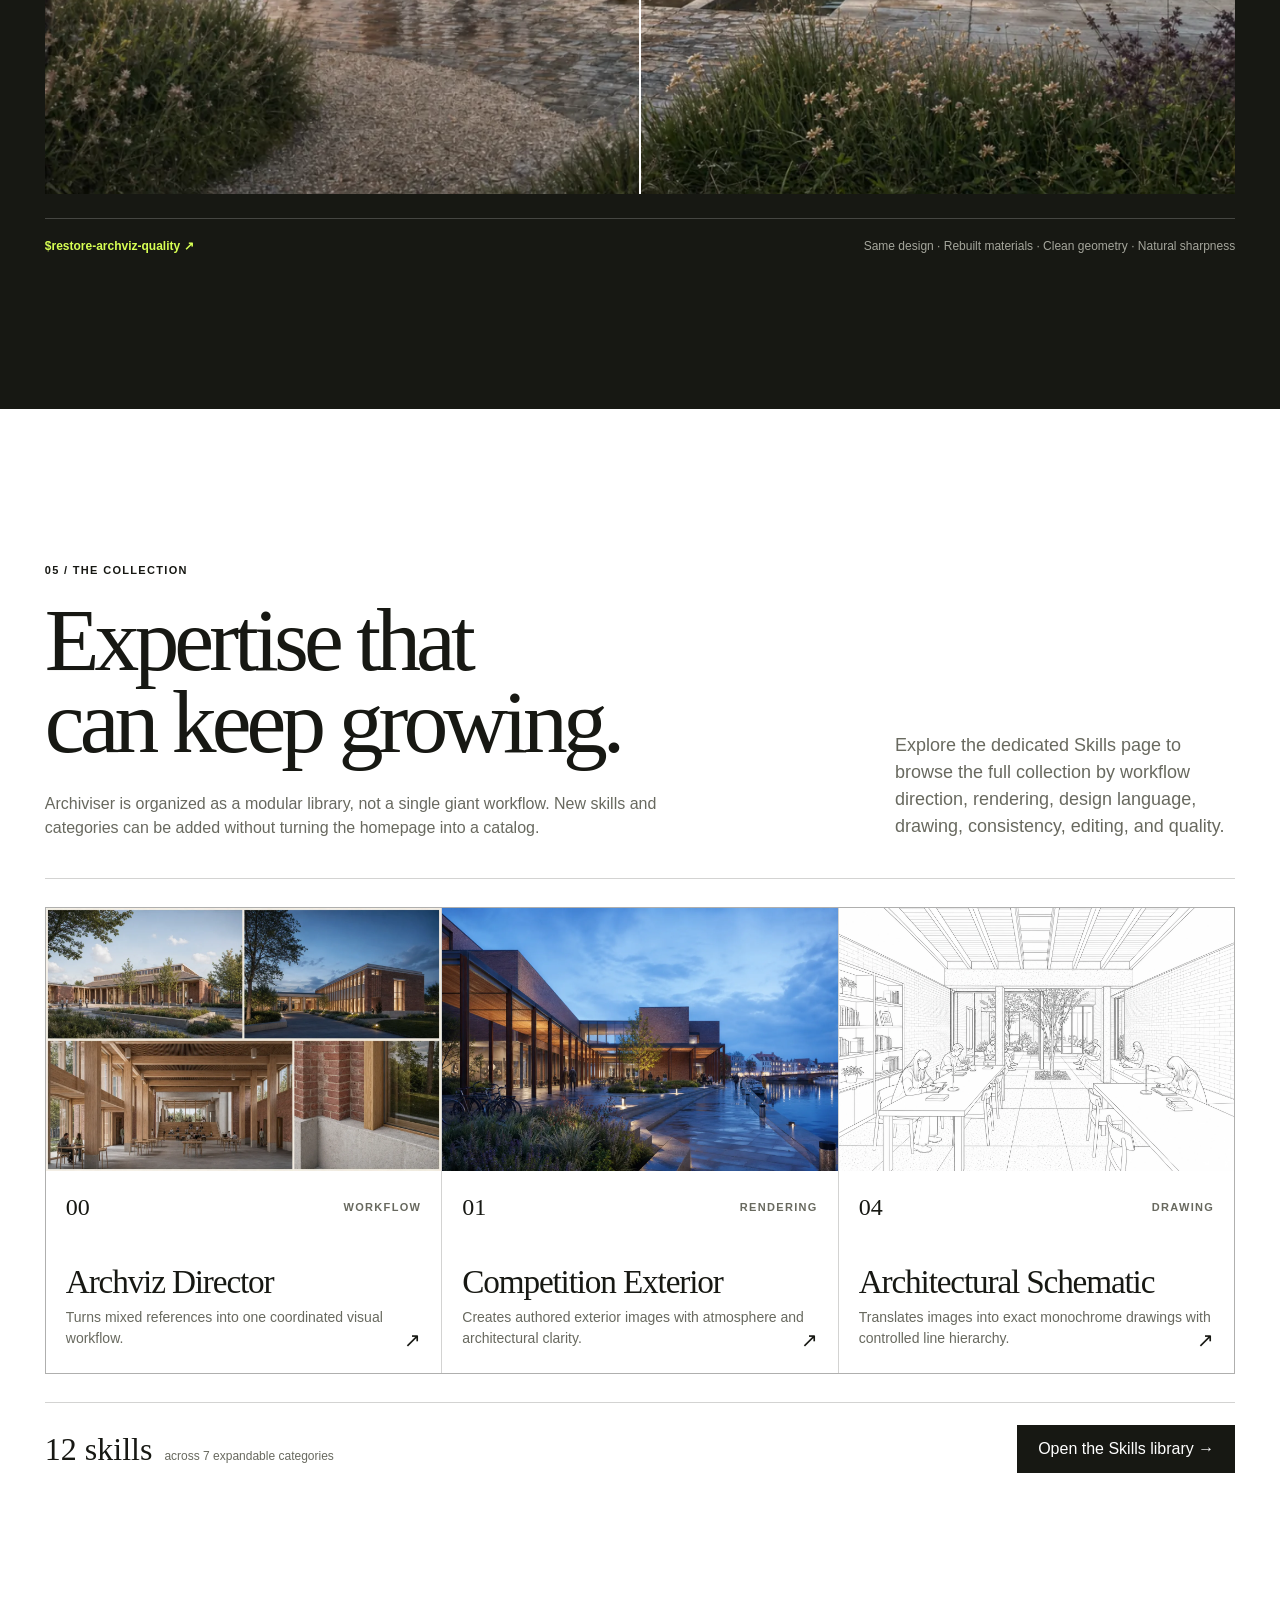
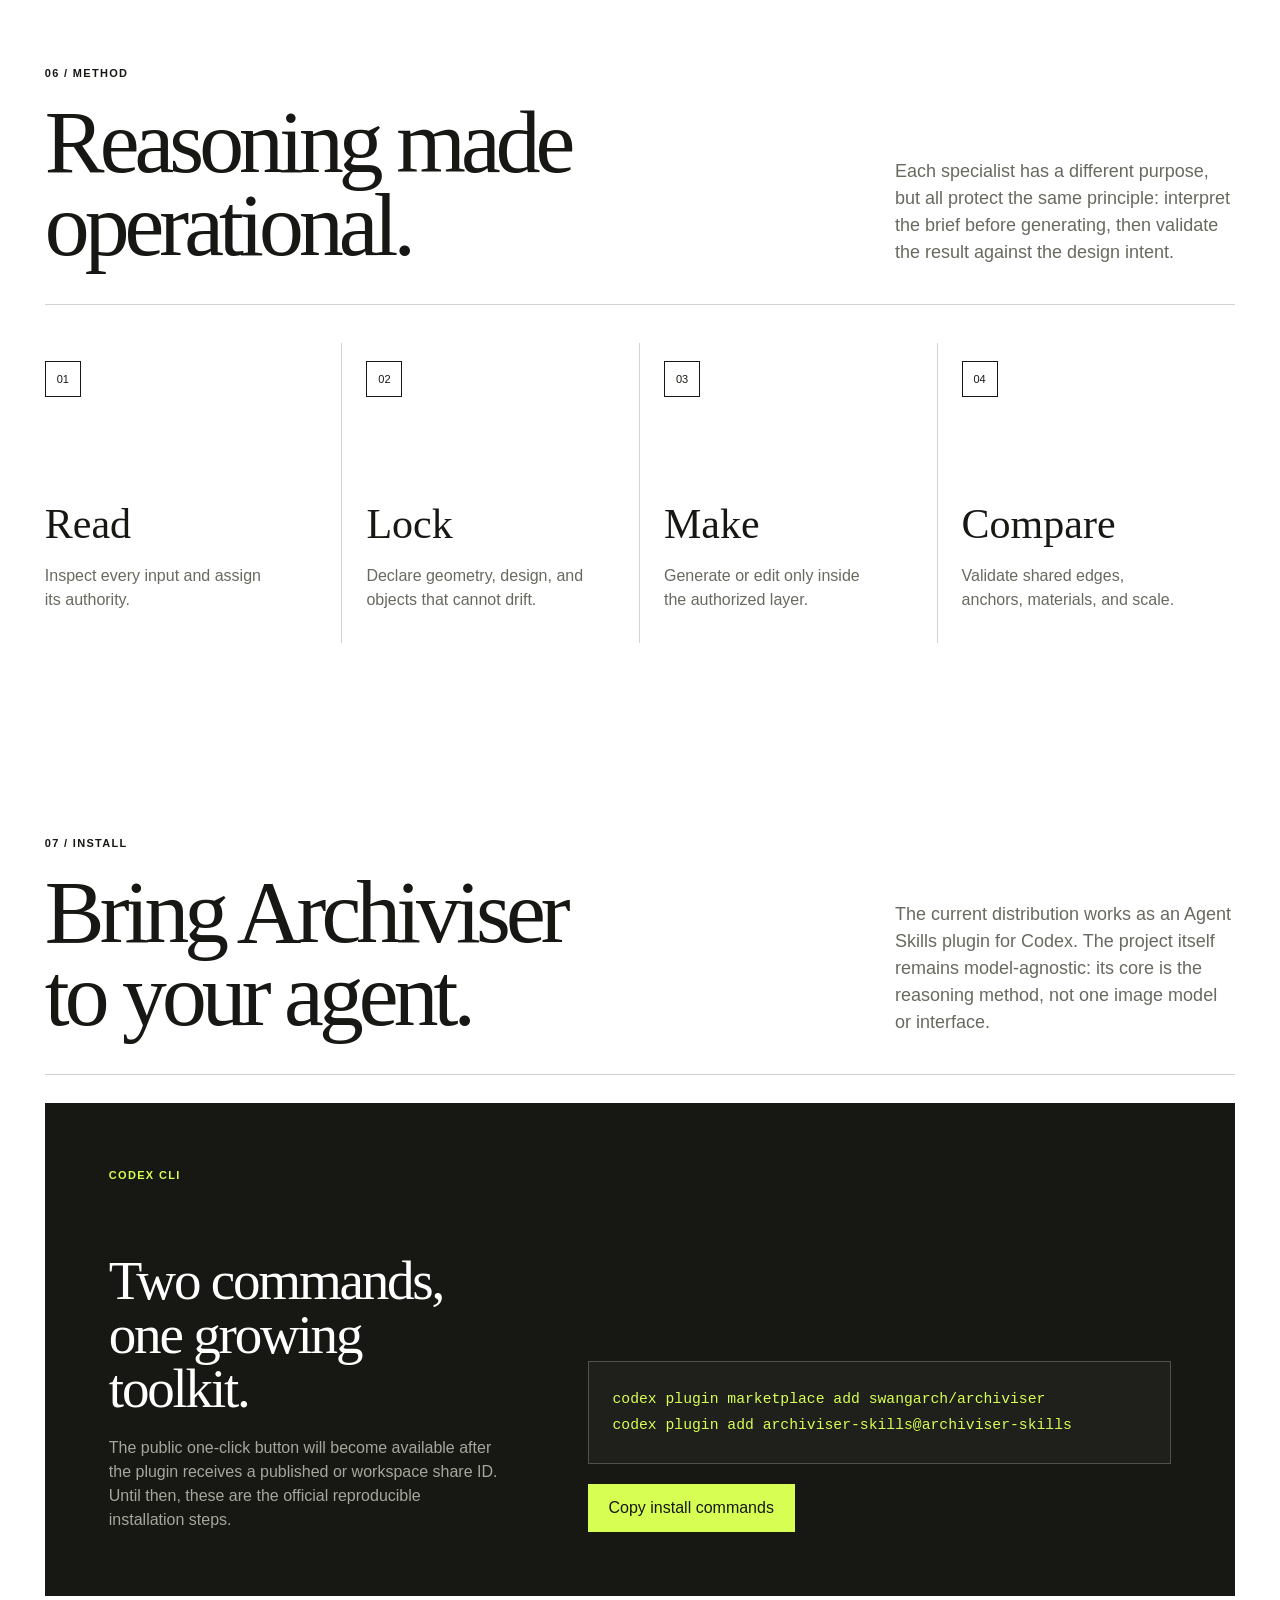
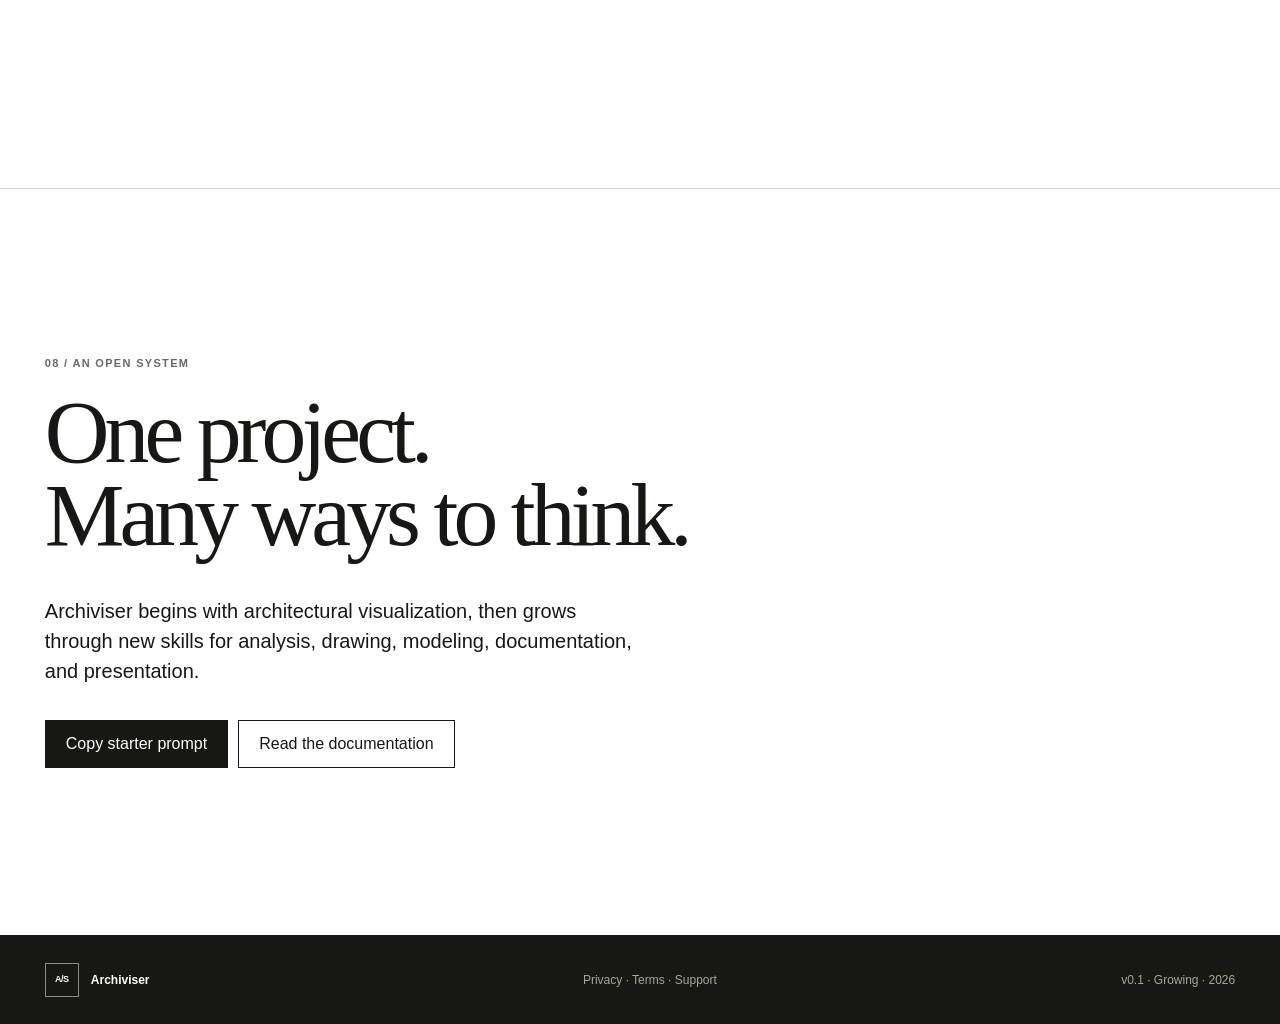
==== commit 5e313500: "Add architectural schematic drawing skill" ====
--- a/site/index.html
+++ b/site/index.html
@@ -170,7 +170,7 @@
             <p class="section-number">04 / Selected outcomes</p>
             <h2>Different briefs.<br />One reasoning layer.</h2>
           </div>
-          <p>These are not fixed style presets. They are examples of the same system adapting to generation, precise editing, consistency, and repair.</p>
+          <p>These are not fixed style presets. They are examples of the same system adapting to generation, drawing, precise editing, consistency, and repair.</p>
         </div>
 
         <article class="case case-wide reveal" id="case-atmosphere">
@@ -211,9 +211,31 @@
           </footer>
         </article>
 
+        <article class="case case-wide reveal" id="case-schematic">
+          <header class="case-header">
+            <div><span class="case-number">03</span><span class="case-type">Translate · Technical drawing</span></div>
+            <h3>Turn an image into<br />a precise schematic</h3>
+            <p>Preserve the camera and architecture while translating structure, paving, material joints, furniture, and planting into a disciplined black-and-white line hierarchy.</p>
+          </header>
+          <div class="diptych">
+            <figure>
+              <img src="assets/schematic-reading-pavilion-source.webp" alt="Original AI-generated brick and timber reading pavilion" />
+              <figcaption>Source · Original generated project</figcaption>
+            </figure>
+            <figure>
+              <img src="assets/schematic-reading-pavilion.webp" alt="Black-and-white technical line drawing of the same reading pavilion" />
+              <figcaption>Schematic · Line hierarchy · Material notation</figcaption>
+            </figure>
+          </div>
+          <footer class="case-footer">
+            <a href="https://github.com/swangarch/archiviser/blob/main/skills/draw-architectural-schematics/SKILL.md">$draw-architectural-schematics ↗</a>
+            <span>Exact perspective · Black and white · Paving · Subordinate entourage</span>
+          </footer>
+        </article>
+
         <article class="case reveal" id="case-edit">
           <header class="case-header">
-            <div><span class="case-number">03</span><span class="case-type">Edit · Surgical</span></div>
+            <div><span class="case-number">04</span><span class="case-type">Edit · Surgical</span></div>
             <h3>Replace one object.<br />Keep the room unchanged.</h3>
             <p>Drag the handle to compare the edit. Only the sofa changes; the camera, architecture, lighting, and other furniture stay fixed.</p>
           </header>
@@ -237,7 +259,7 @@
 
         <article class="case reveal" id="case-multiview">
           <header class="case-header">
-            <div><span class="case-number">04</span><span class="case-type">Control · Multiview</span></div>
+            <div><span class="case-number">05</span><span class="case-type">Control · Multiview</span></div>
             <h3>Keep one design consistent<br />across different views</h3>
             <p>Generate another camera view of the same room while keeping its architecture, furniture, materials, objects, and lighting consistent.</p>
           </header>
@@ -259,7 +281,7 @@
 
         <article class="case case-dark reveal" id="case-restore">
           <header class="case-header">
-            <div><span class="case-number">05</span><span class="case-type">Repair · Quality</span></div>
+            <div><span class="case-number">06</span><span class="case-type">Repair · Quality</span></div>
             <h3>Repair image quality.<br />Do not change the design.</h3>
             <p>Fix noisy textures, broken edges, vegetation, materials, and small geometry while preserving the approved architecture and composition.</p>
           </header>
@@ -289,7 +311,7 @@
             <h2>Expertise that<br />can keep growing.</h2>
             <p class="section-summary">Archiviser is organized as a modular library, not a single giant workflow. New skills and categories can be added without turning the homepage into a catalog.</p>
           </div>
-          <p>Explore the dedicated Skills page to browse the full collection by workflow direction, rendering, design language, consistency, editing, and quality.</p>
+          <p>Explore the dedicated Skills page to browse the full collection by workflow direction, rendering, design language, drawing, consistency, editing, and quality.</p>
         </div>
 
         <div class="skill-grid">
@@ -303,14 +325,14 @@
             <div class="skill-card-body"><div class="skill-meta"><span class="skill-id">01</span><span class="skill-category">Rendering</span></div>
             <h3>Competition Exterior</h3><p>Creates authored exterior images with atmosphere and architectural clarity.</p><span class="skill-arrow">↗</span></div>
           </a>
-          <a class="skill-card reveal" data-category="consistency" href="https://github.com/swangarch/archiviser/blob/main/skills/lock-architecture-shell/SKILL.md">
-            <div class="skill-image"><img src="assets/architecture-shell-lock.webp" alt="Before and after interior comparison with identical walls, arch, beam, window, and kitchen footprint" /></div>
-            <div class="skill-card-body"><div class="skill-meta"><span class="skill-id">06</span><span class="skill-category">Consistency</span></div>
-            <h3>Architecture Lock</h3><p>Changes finishes and furniture while the construction stays fixed.</p><span class="skill-arrow">↗</span></div>
+          <a class="skill-card reveal" data-category="drawing" href="https://github.com/swangarch/archiviser/blob/main/skills/draw-architectural-schematics/SKILL.md">
+            <div class="skill-image"><img src="assets/schematic-reading-pavilion.webp" alt="Black-and-white schematic drawing of an original reading pavilion" /></div>
+            <div class="skill-card-body"><div class="skill-meta"><span class="skill-id">04</span><span class="skill-category">Drawing</span></div>
+            <h3>Architectural Schematic</h3><p>Translates images into exact monochrome drawings with controlled line hierarchy.</p><span class="skill-arrow">↗</span></div>
           </a>
         </div>
         <div class="collection-action reveal">
-          <p><strong>11 skills</strong><span>across 6 expandable categories</span></p>
+          <p><strong>12 skills</strong><span>across 7 expandable categories</span></p>
           <a class="button button-dark" href="skills.html">Open the Skills library →</a>
         </div>
       </section>
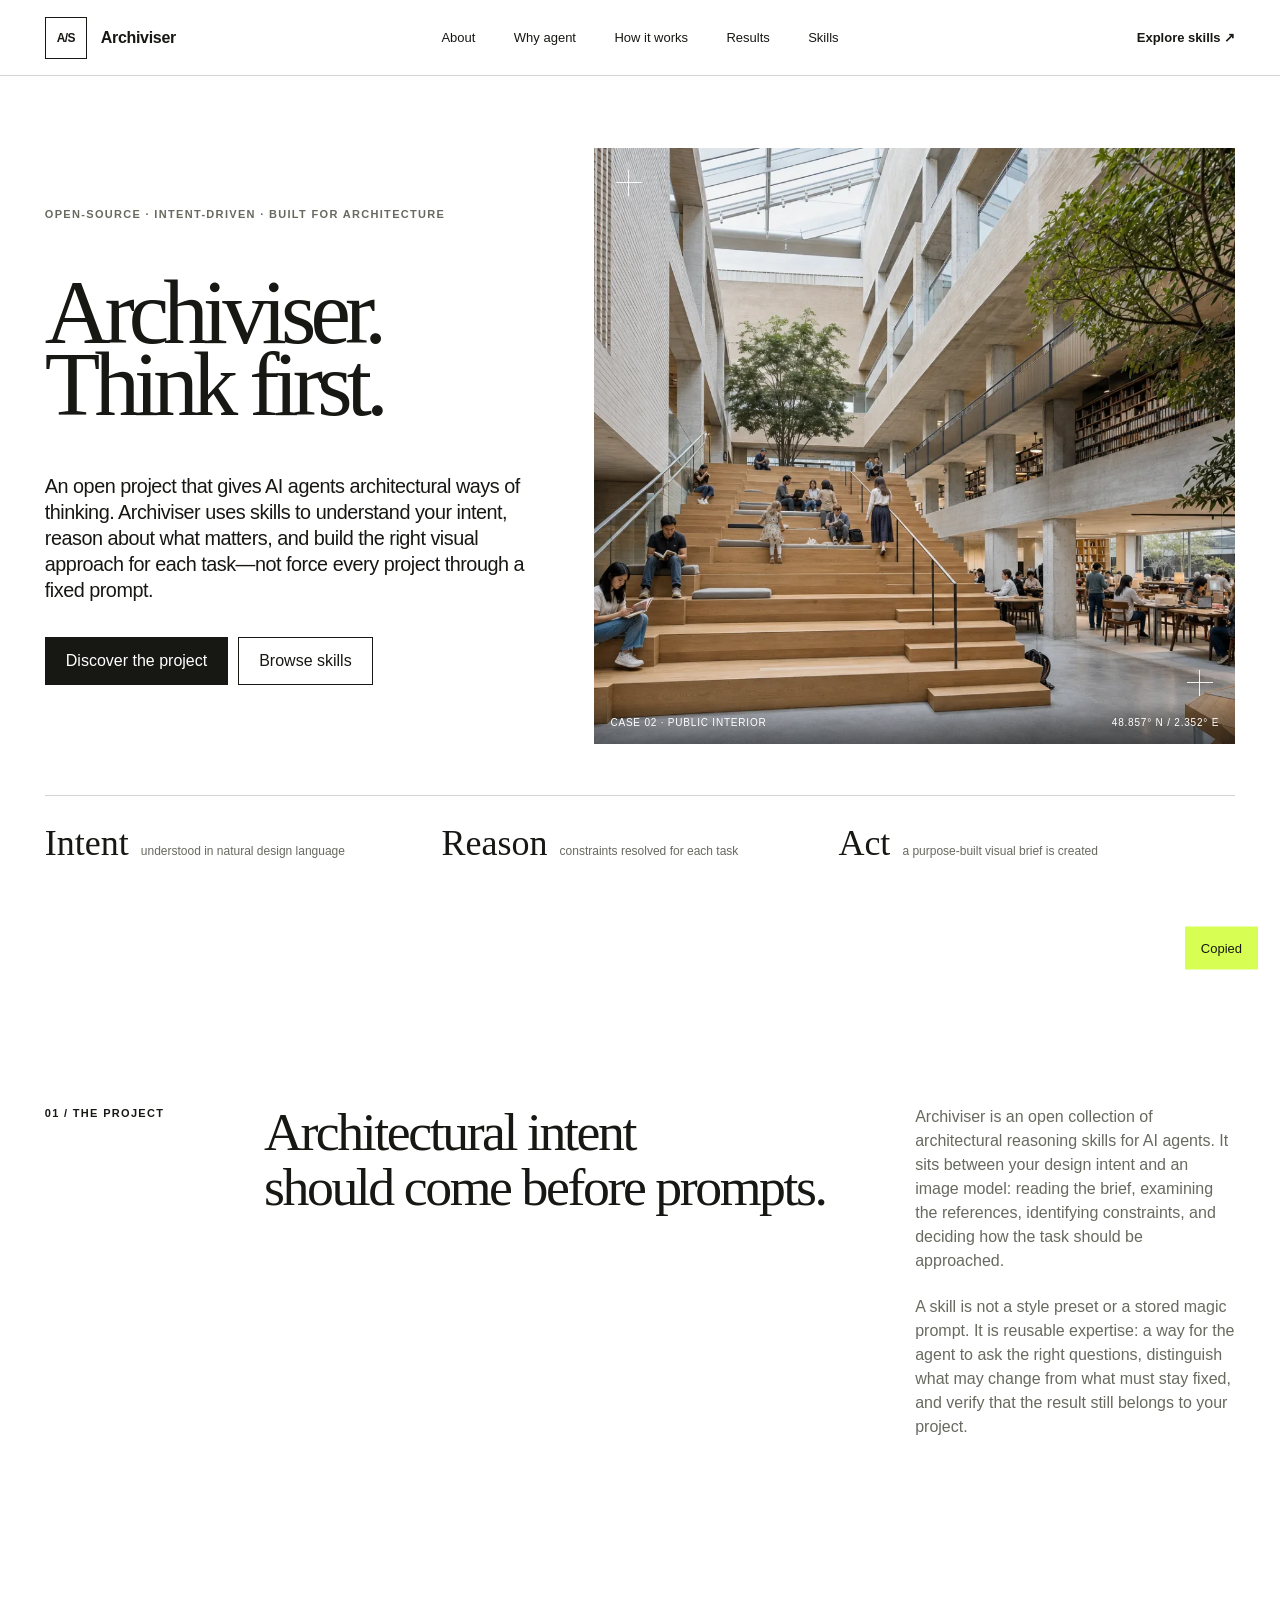
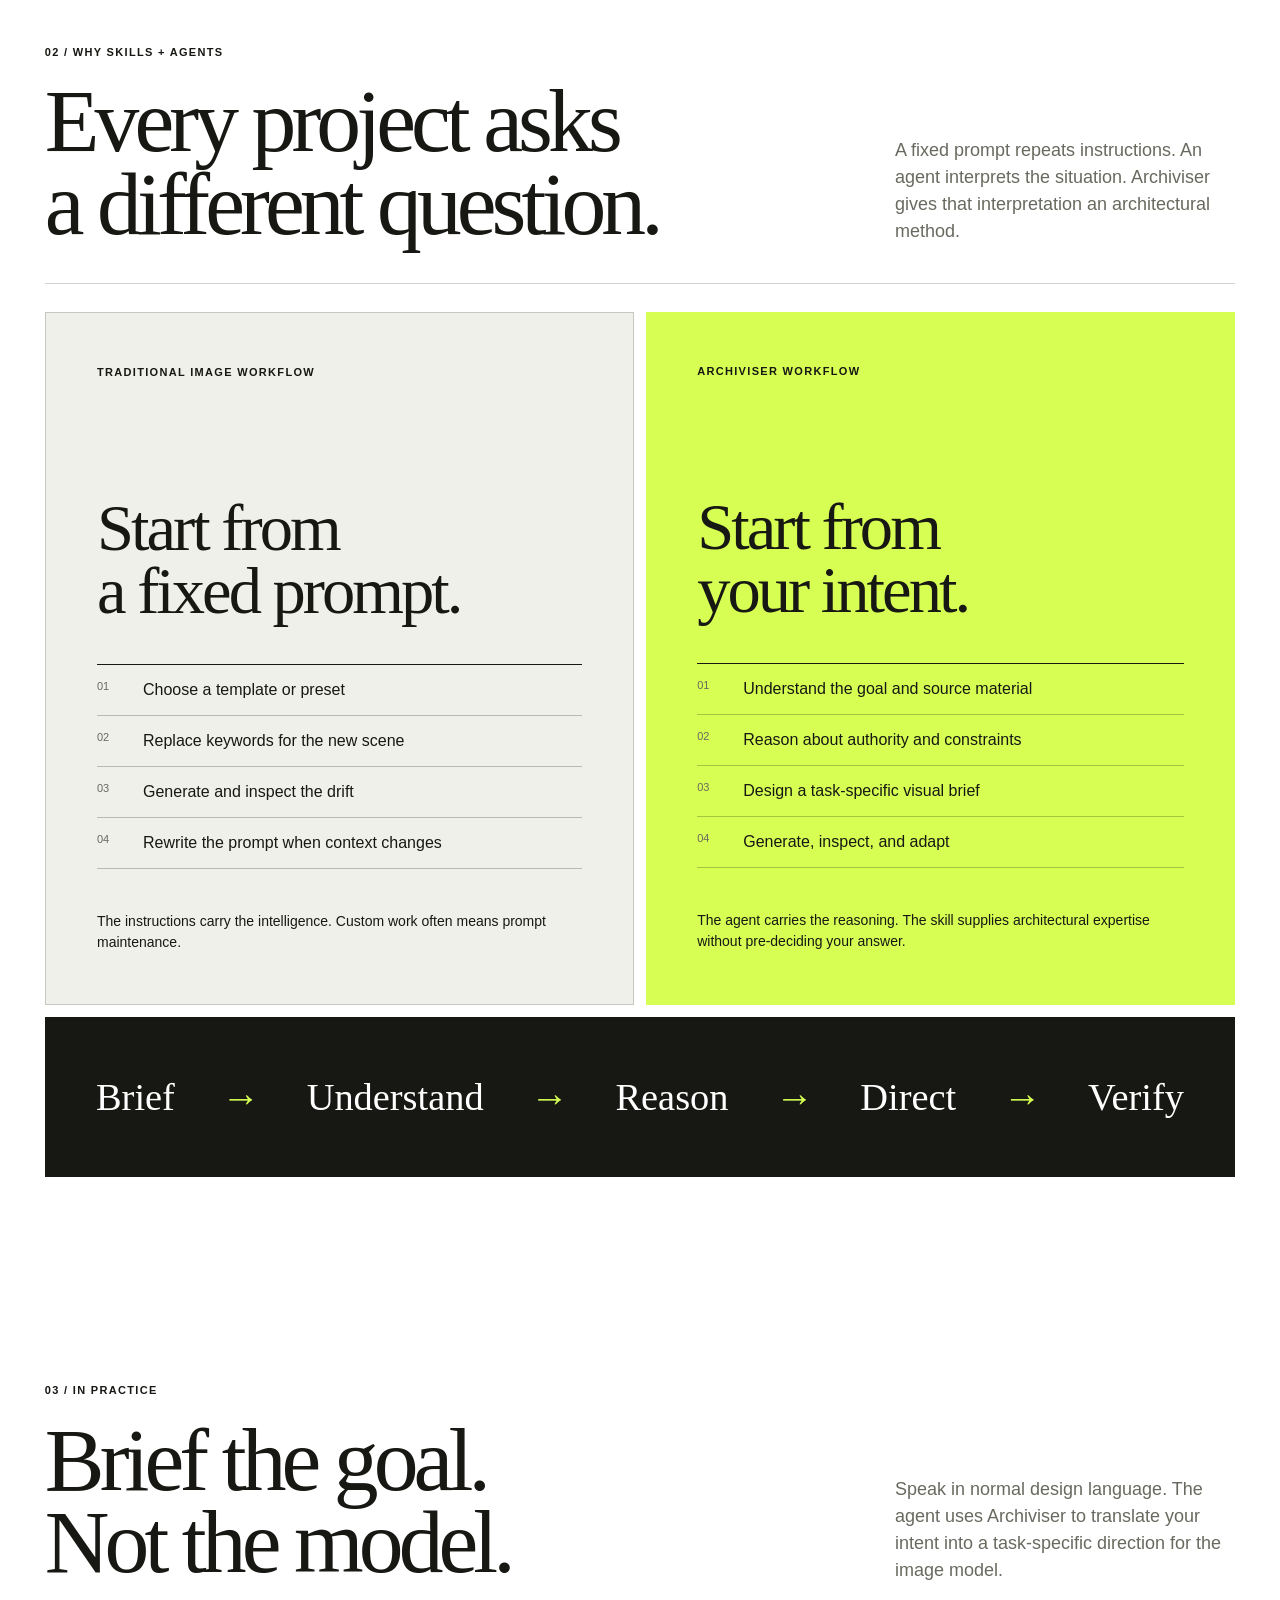
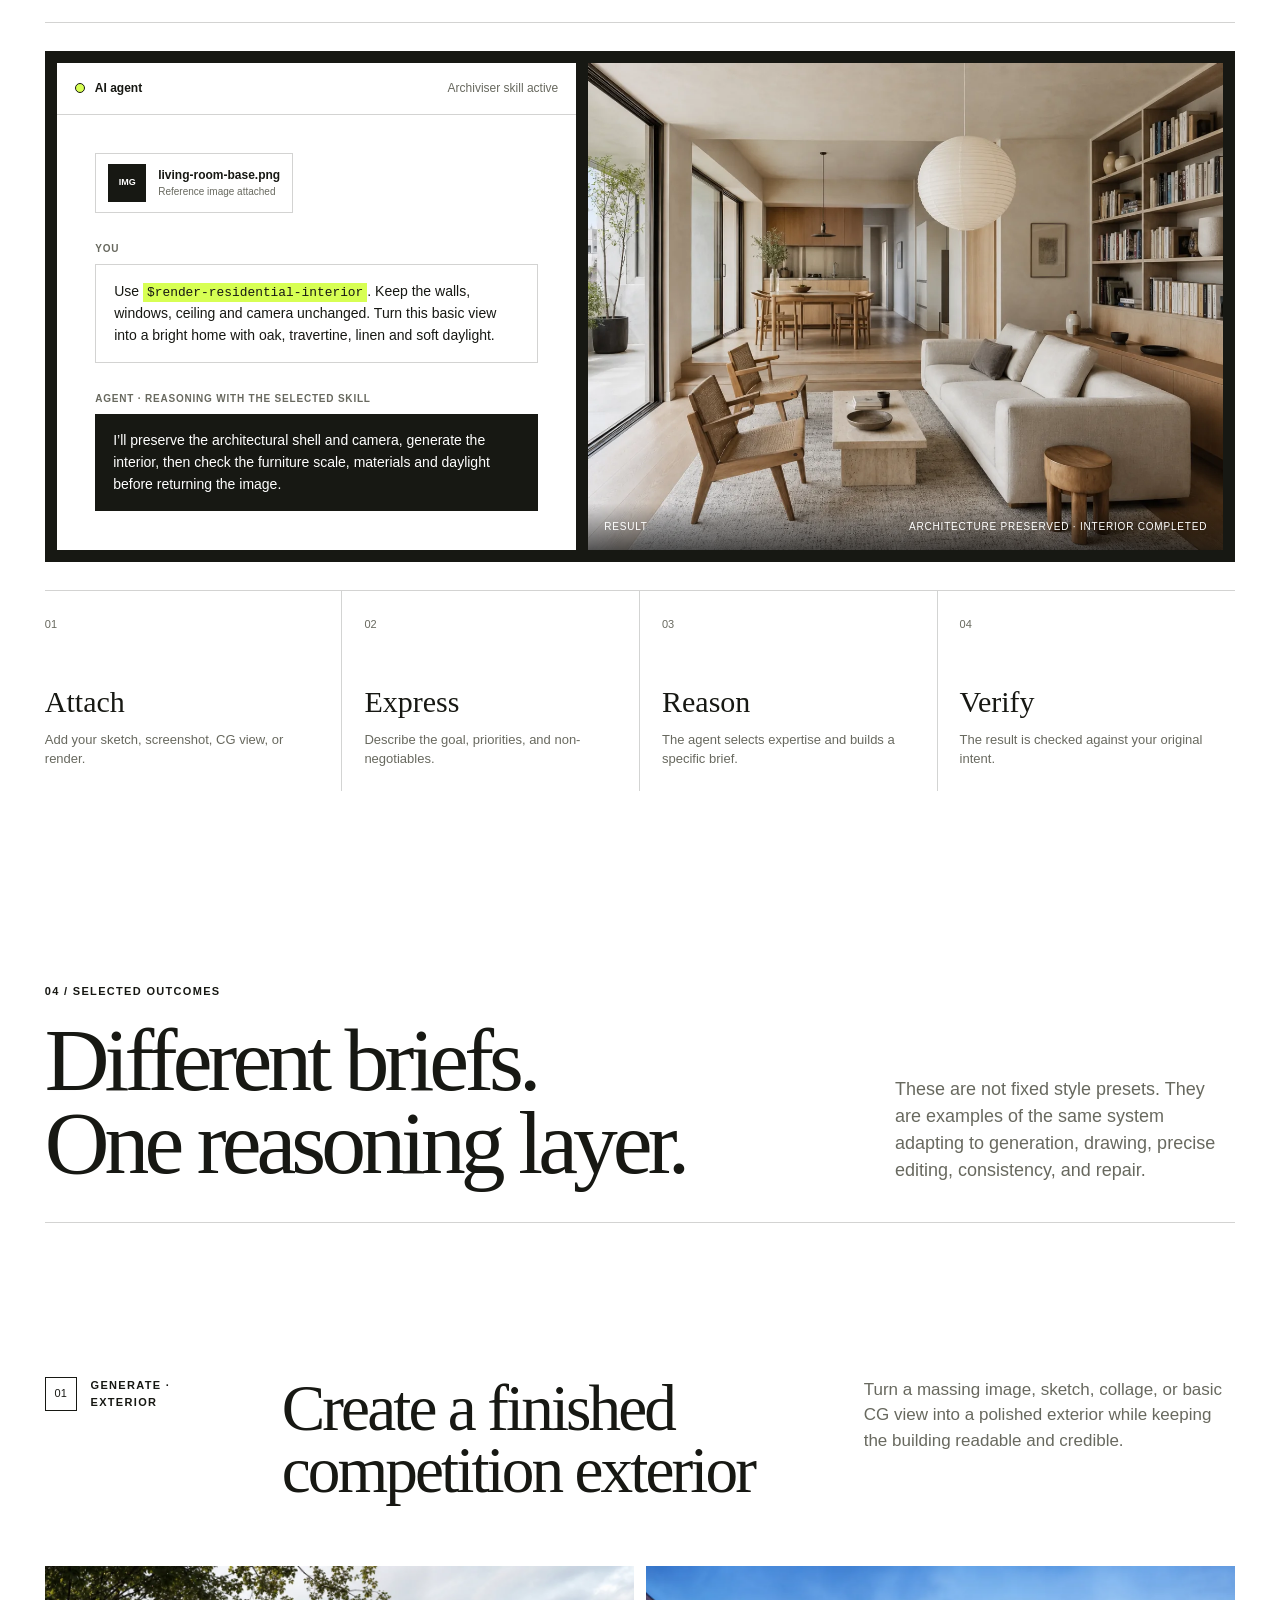
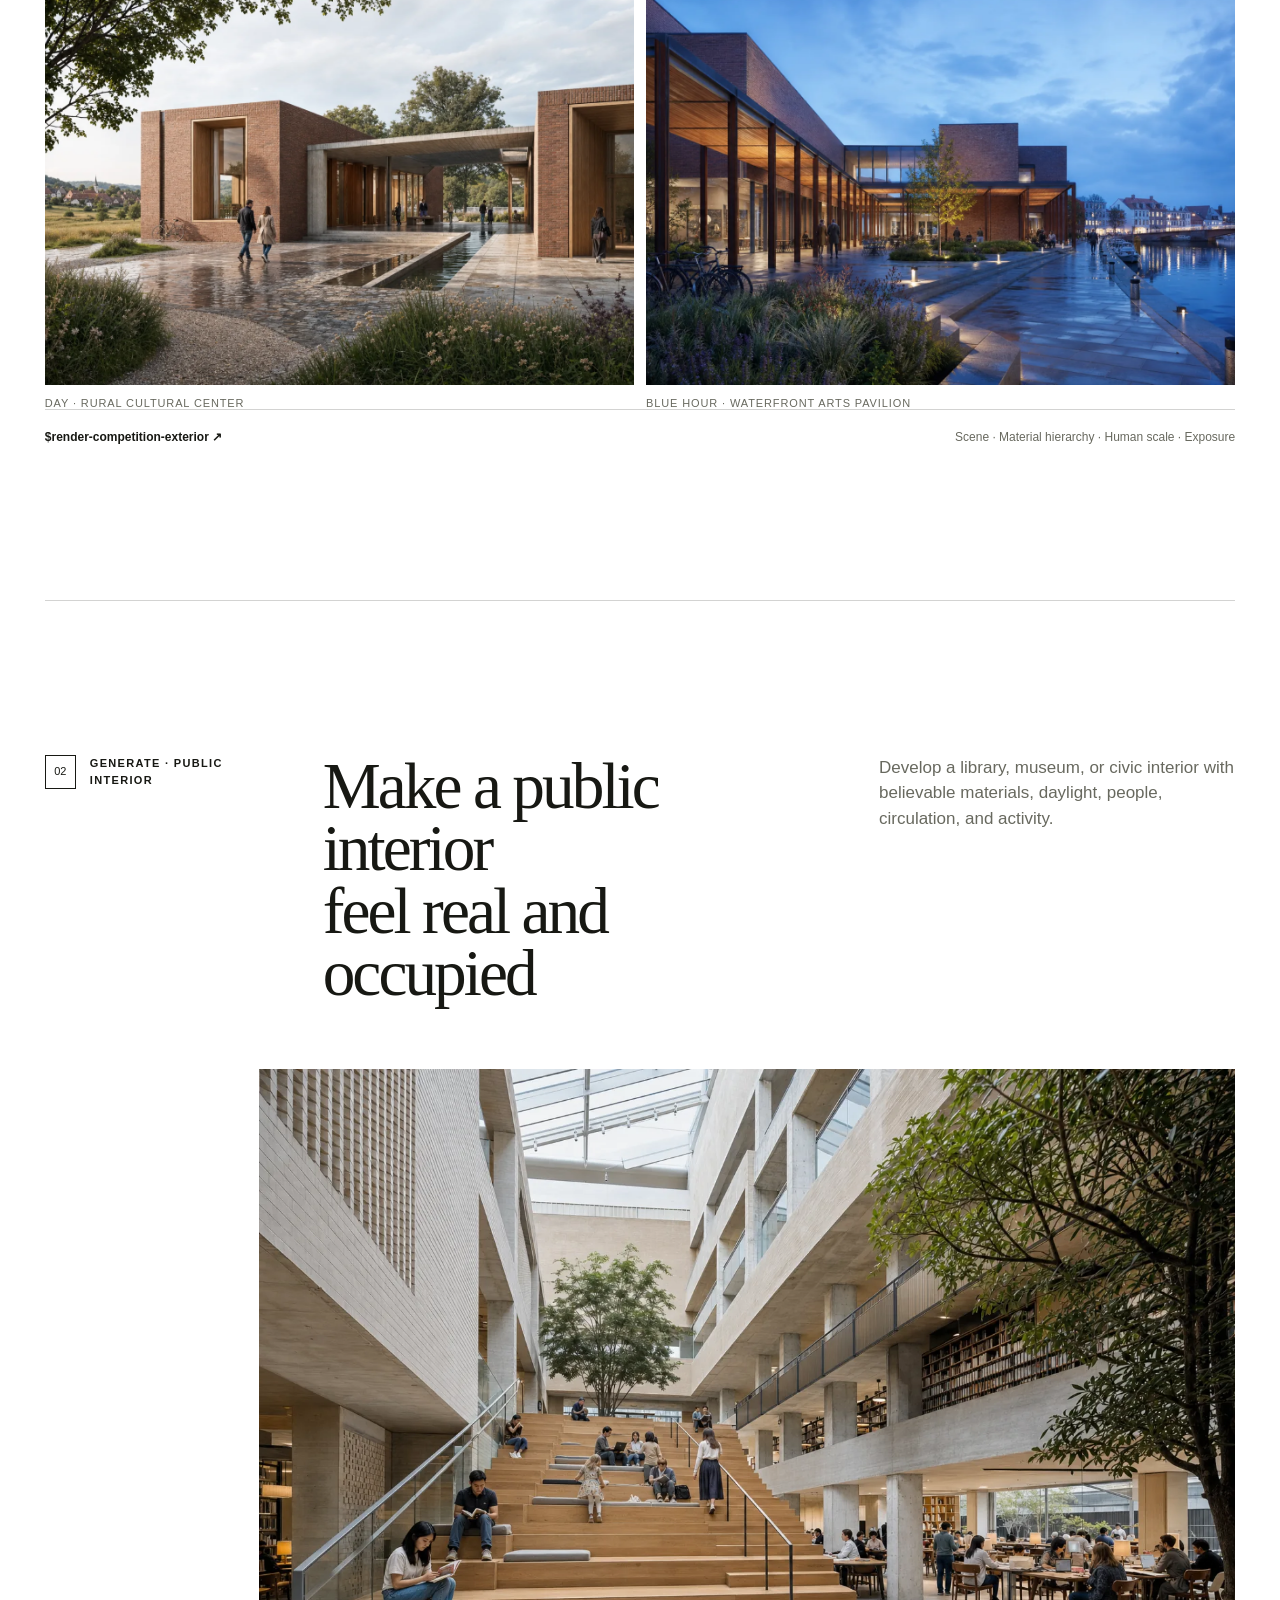
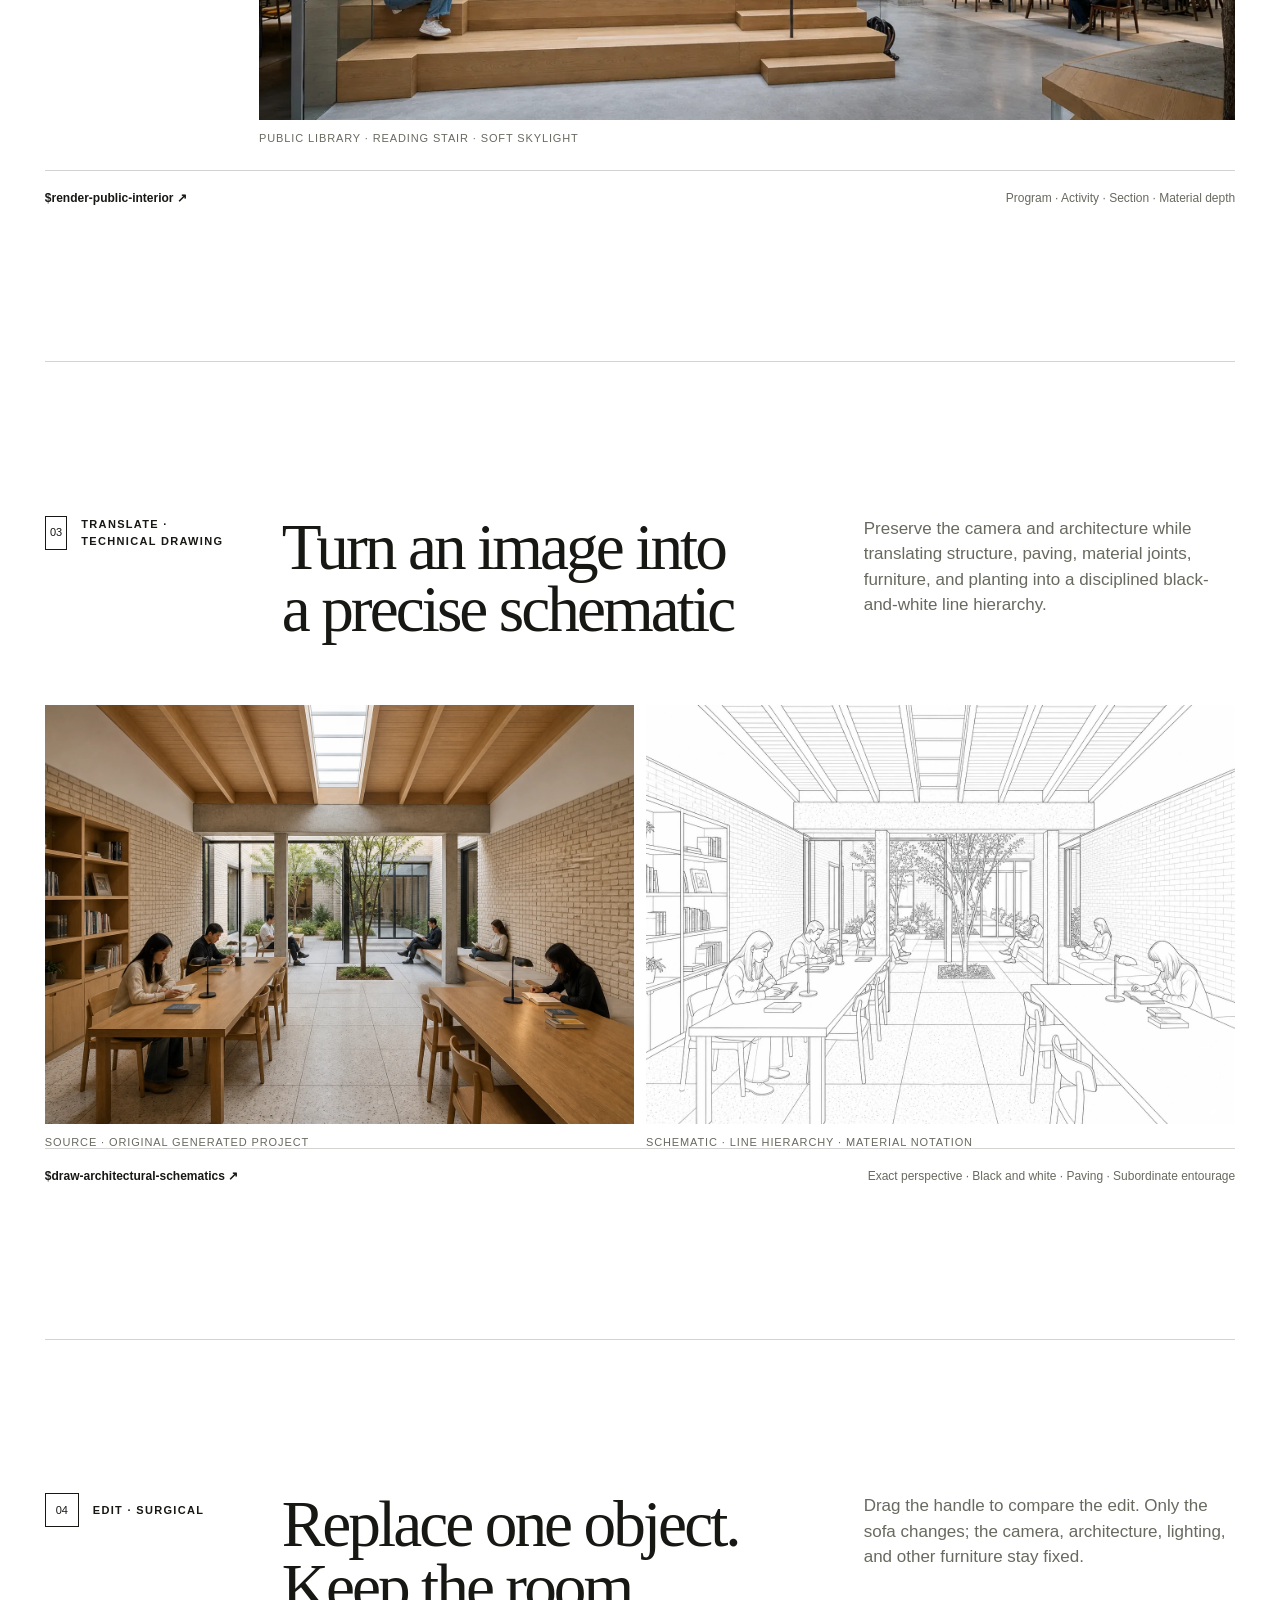
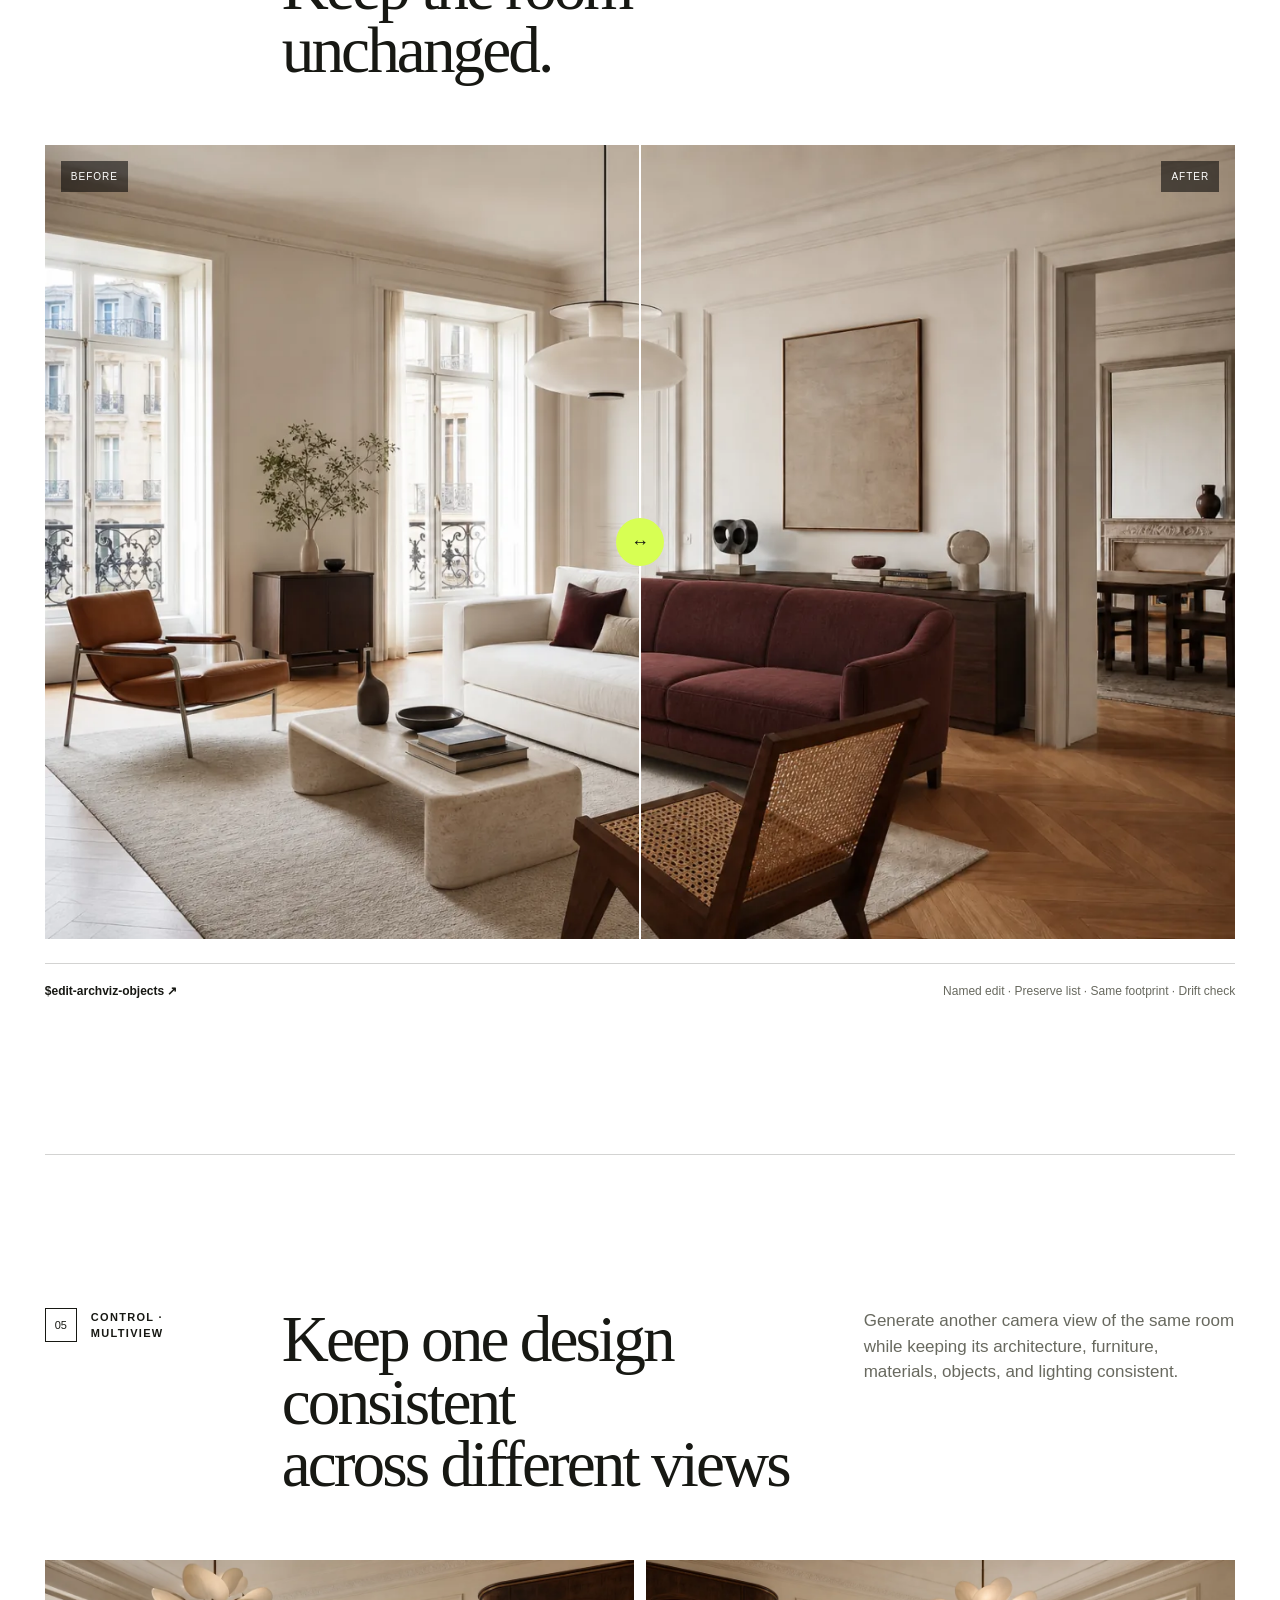
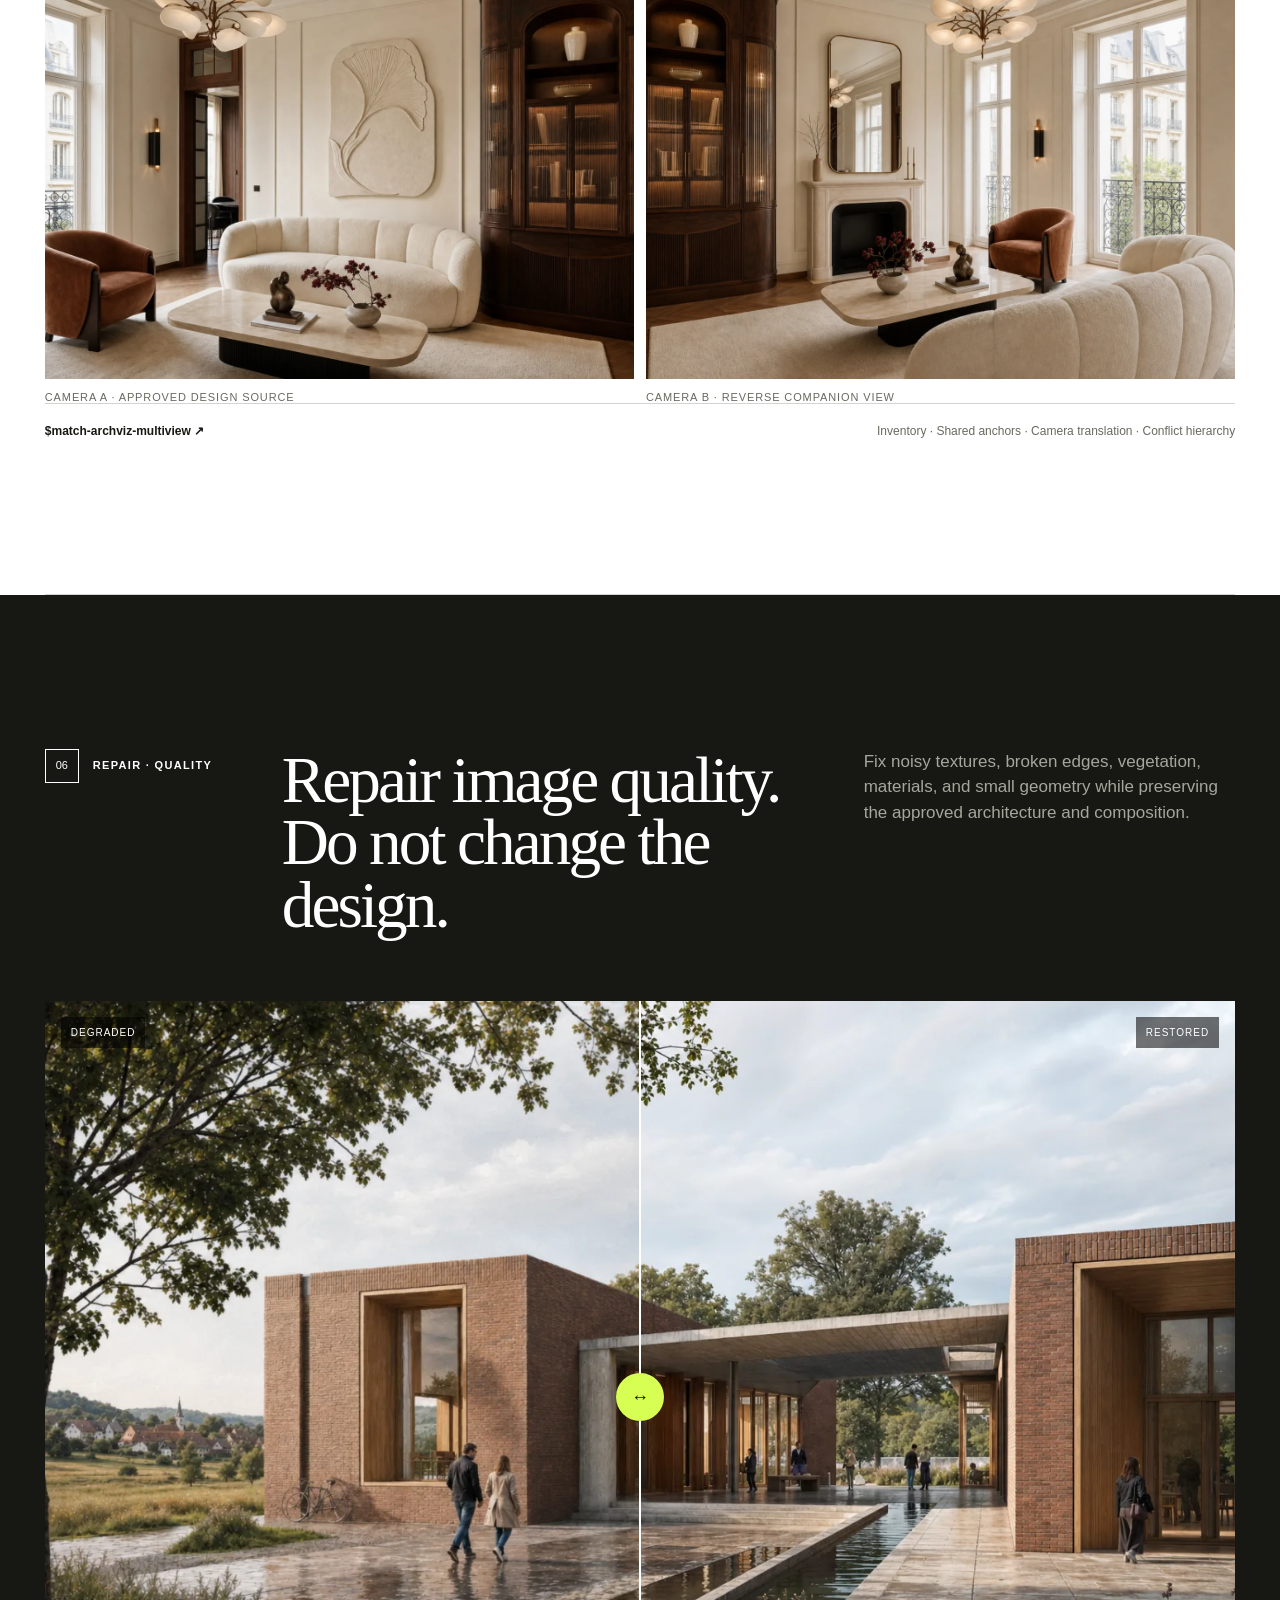
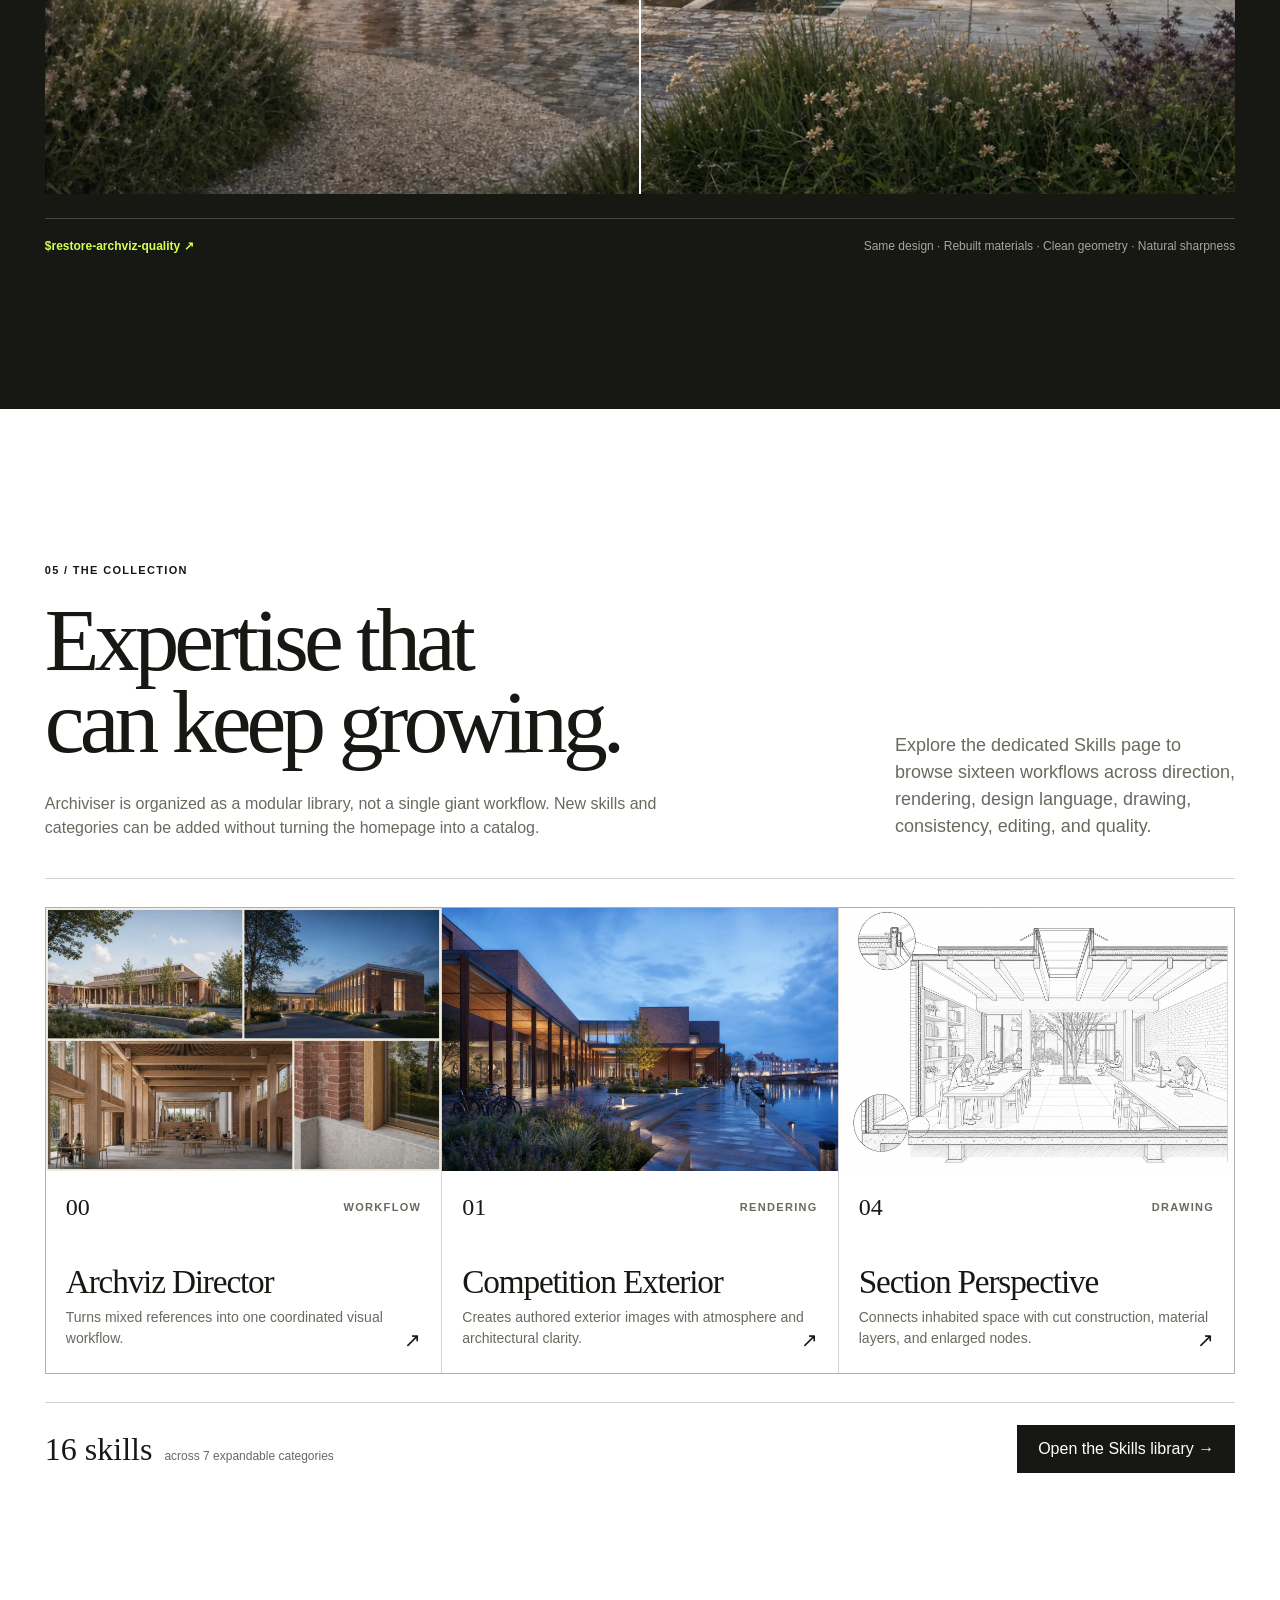
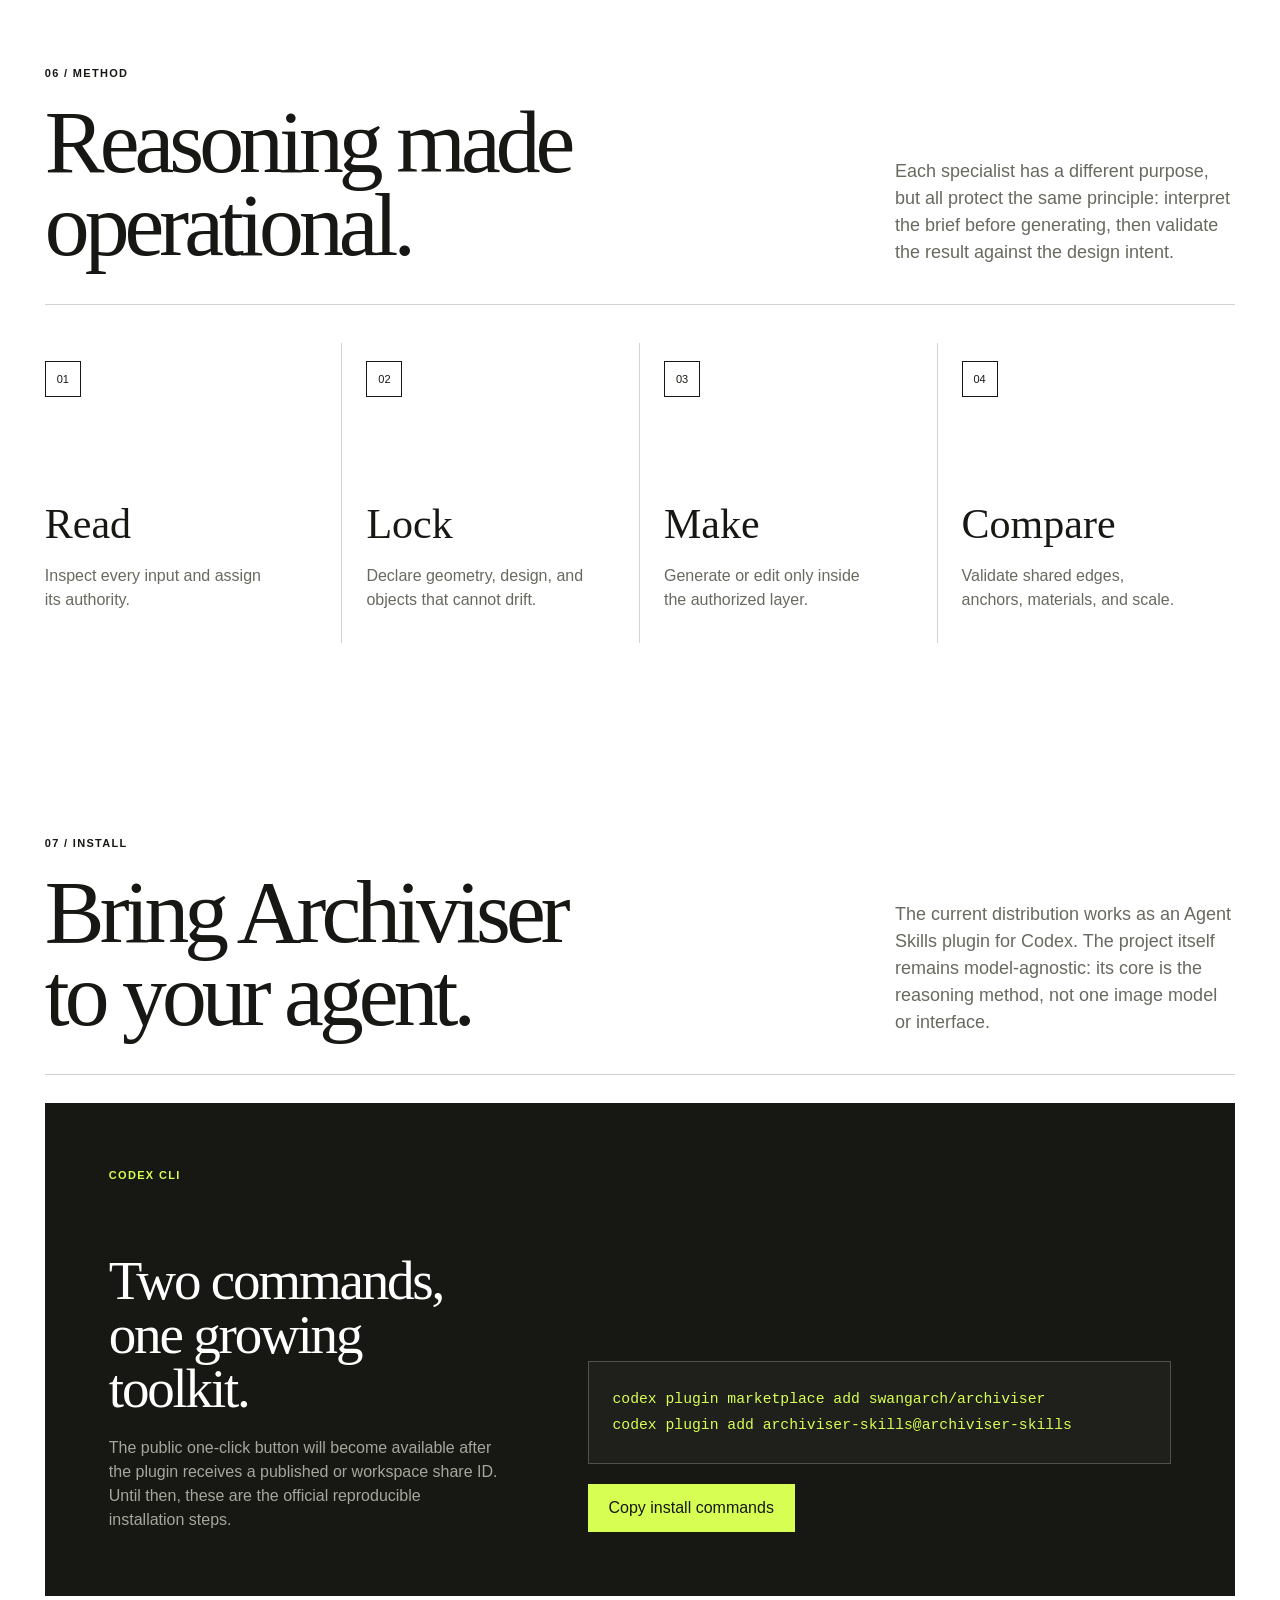
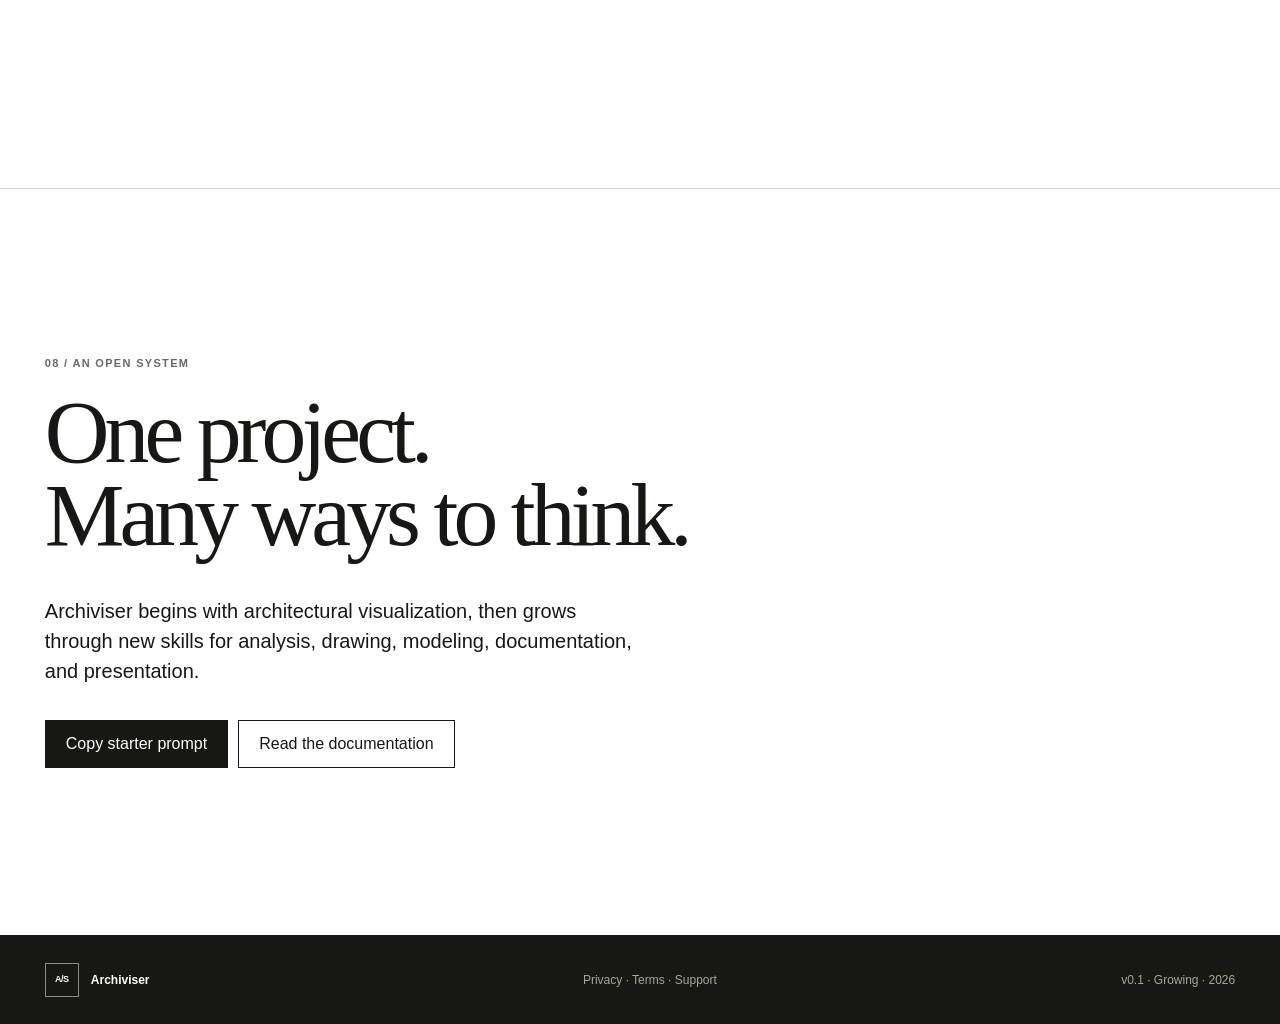
==== commit bd6807f9: "Add construction drawing and material design skills" ====
--- a/site/index.html
+++ b/site/index.html
@@ -311,7 +311,7 @@
             <h2>Expertise that<br />can keep growing.</h2>
             <p class="section-summary">Archiviser is organized as a modular library, not a single giant workflow. New skills and categories can be added without turning the homepage into a catalog.</p>
           </div>
-          <p>Explore the dedicated Skills page to browse the full collection by workflow direction, rendering, design language, drawing, consistency, editing, and quality.</p>
+          <p>Explore the dedicated Skills page to browse sixteen workflows across direction, rendering, design language, drawing, consistency, editing, and quality.</p>
         </div>
 
         <div class="skill-grid">
@@ -325,14 +325,14 @@
             <div class="skill-card-body"><div class="skill-meta"><span class="skill-id">01</span><span class="skill-category">Rendering</span></div>
             <h3>Competition Exterior</h3><p>Creates authored exterior images with atmosphere and architectural clarity.</p><span class="skill-arrow">↗</span></div>
           </a>
-          <a class="skill-card reveal" data-category="drawing" href="https://github.com/swangarch/archiviser/blob/main/skills/draw-architectural-schematics/SKILL.md">
-            <div class="skill-image"><img src="assets/schematic-reading-pavilion.webp" alt="Black-and-white schematic drawing of an original reading pavilion" /></div>
+          <a class="skill-card reveal" data-category="drawing" href="https://github.com/swangarch/archiviser/blob/main/skills/draw-section-perspectives/SKILL.md">
+            <div class="skill-image"><img src="assets/section-perspective-reading-pavilion.webp" alt="Human-eye section-perspective of an original courtyard reading pavilion" /></div>
             <div class="skill-card-body"><div class="skill-meta"><span class="skill-id">04</span><span class="skill-category">Drawing</span></div>
-            <h3>Architectural Schematic</h3><p>Translates images into exact monochrome drawings with controlled line hierarchy.</p><span class="skill-arrow">↗</span></div>
+            <h3>Section Perspective</h3><p>Connects inhabited space with cut construction, material layers, and enlarged nodes.</p><span class="skill-arrow">↗</span></div>
           </a>
         </div>
         <div class="collection-action reveal">
-          <p><strong>12 skills</strong><span>across 7 expandable categories</span></p>
+          <p><strong>16 skills</strong><span>across 7 expandable categories</span></p>
           <a class="button button-dark" href="skills.html">Open the Skills library →</a>
         </div>
       </section>
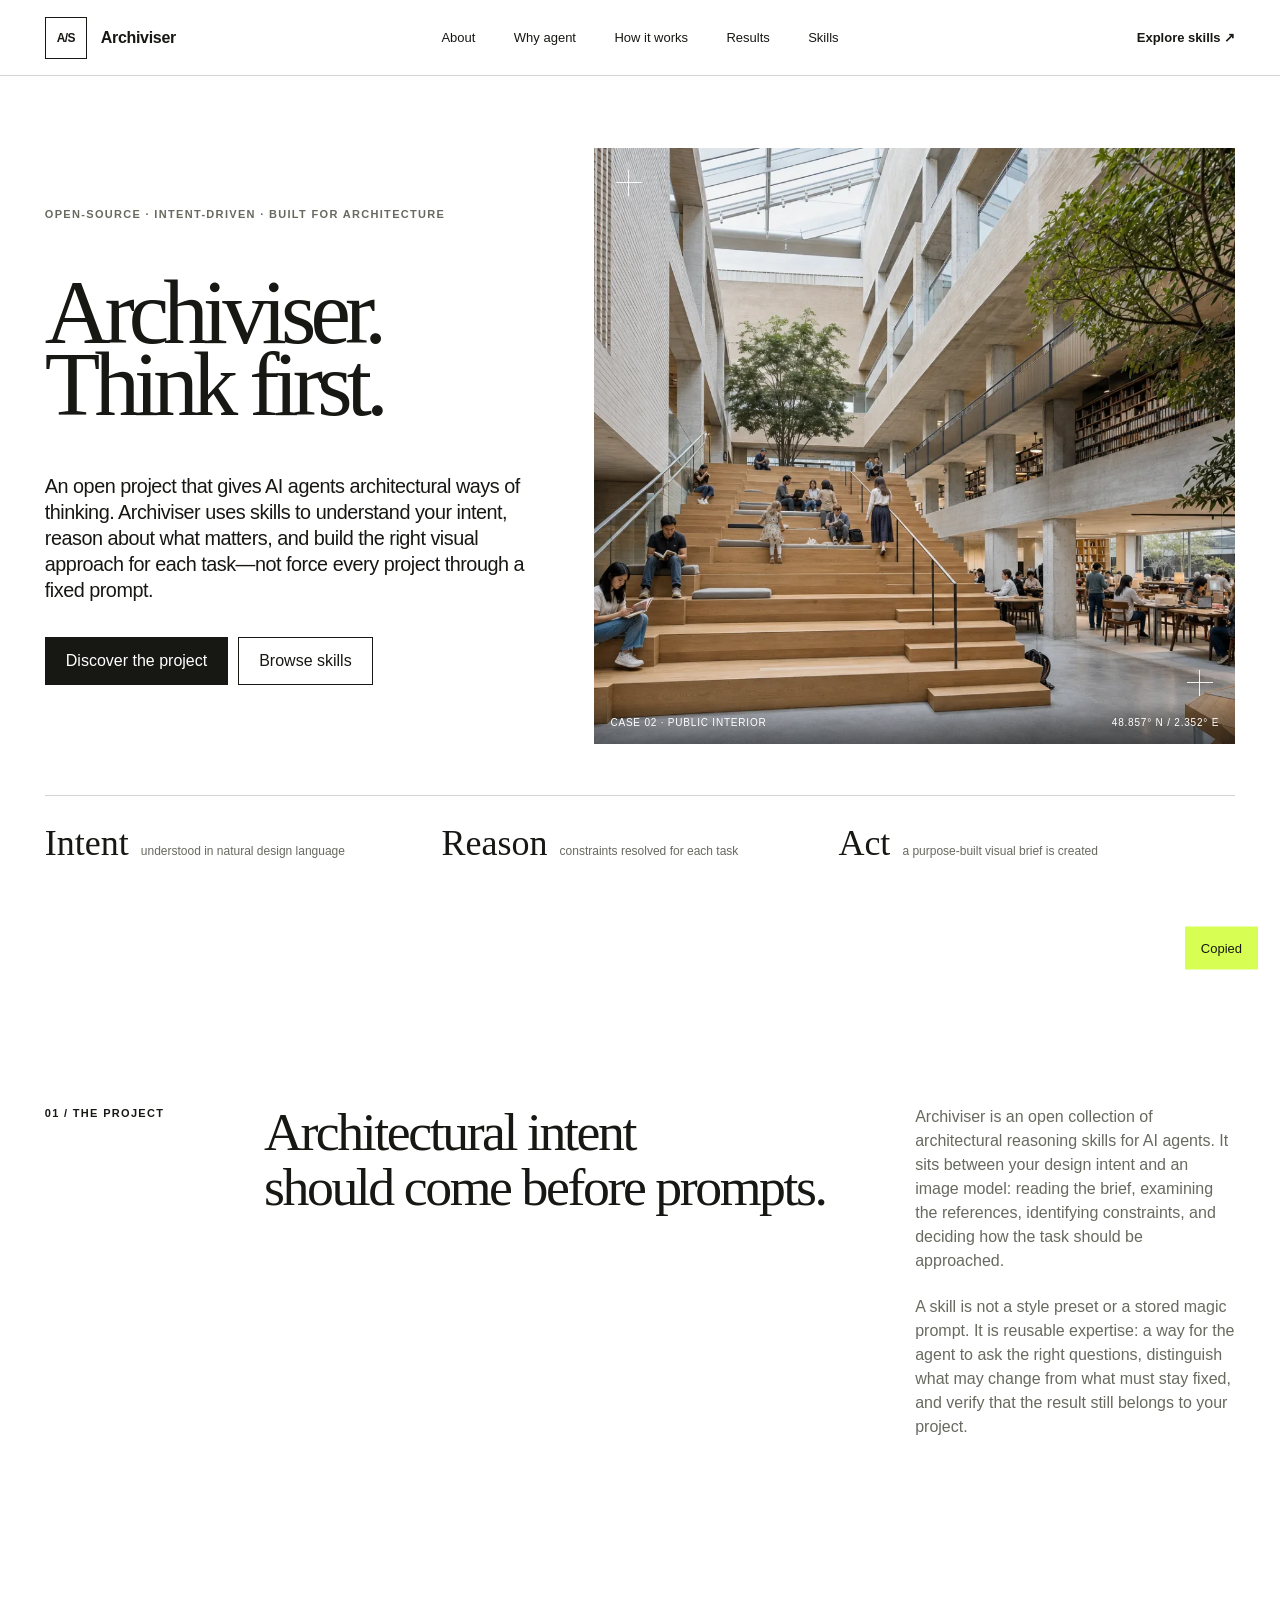
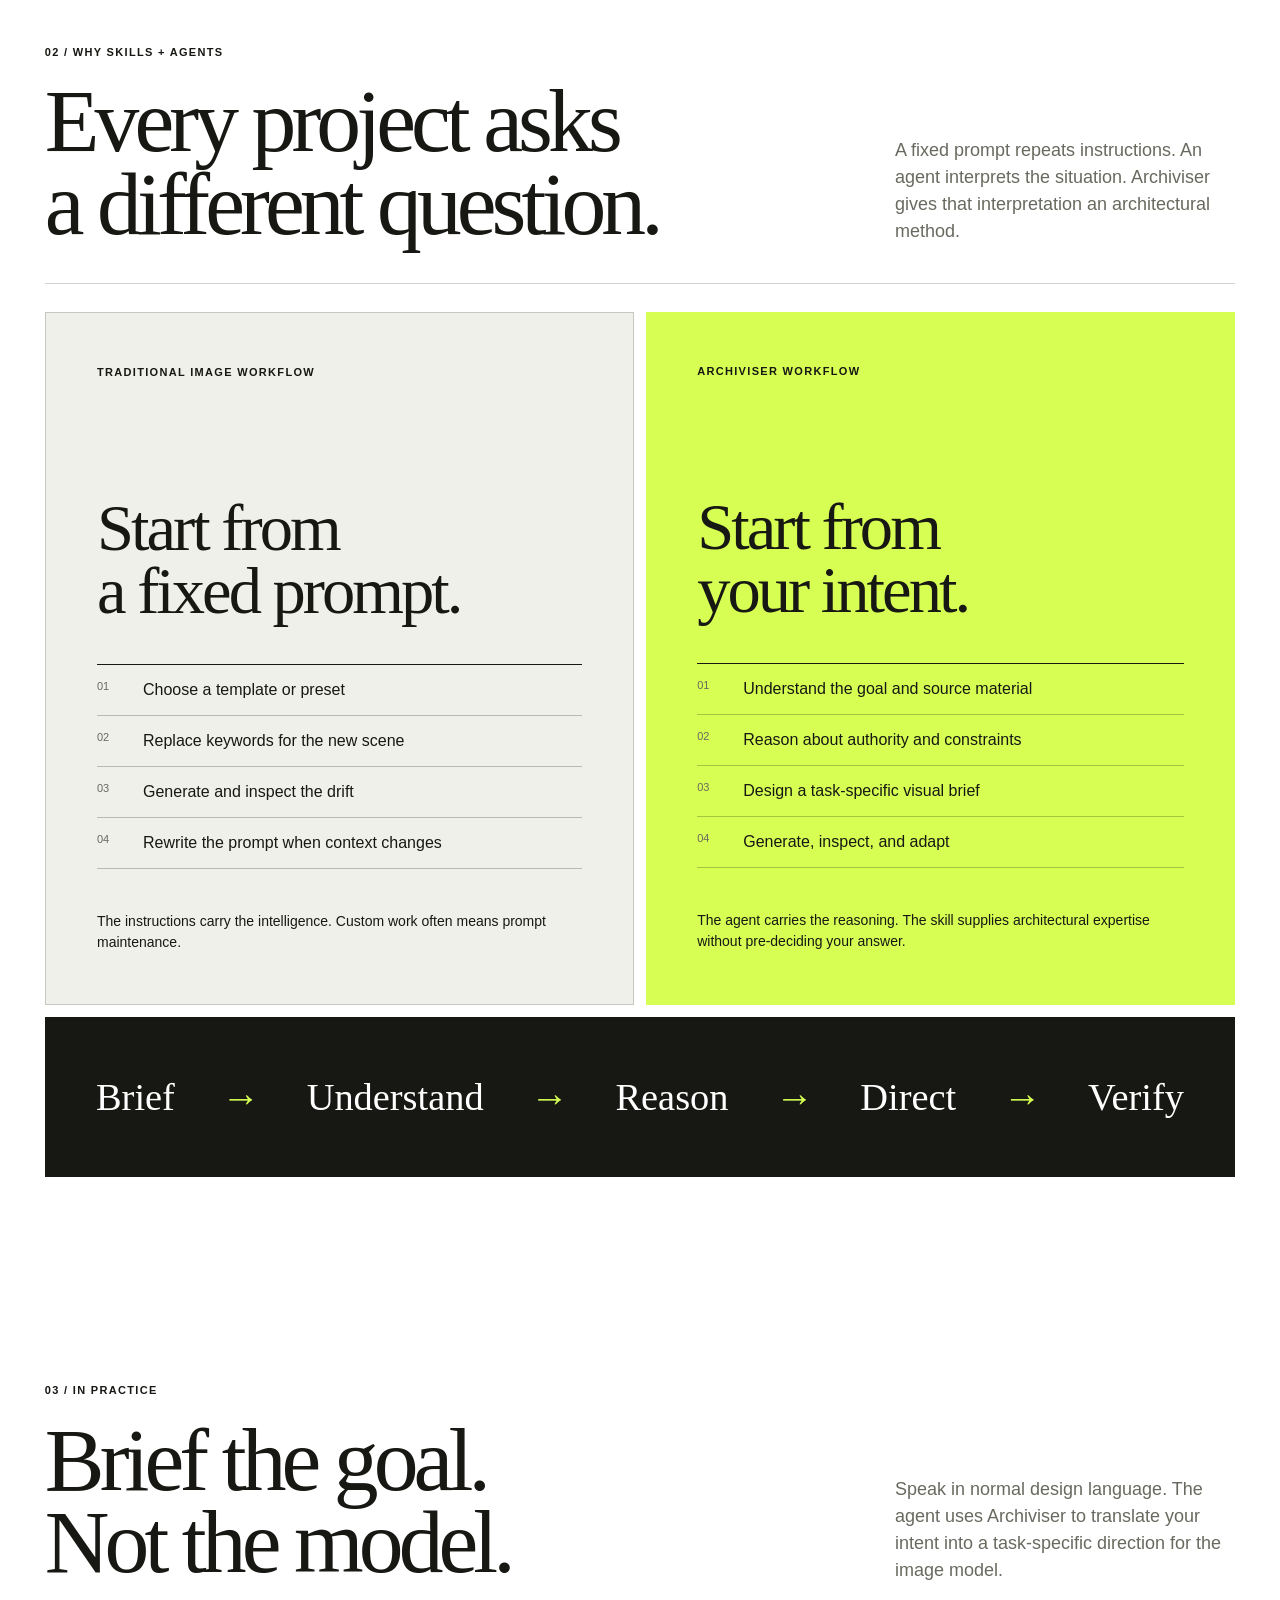
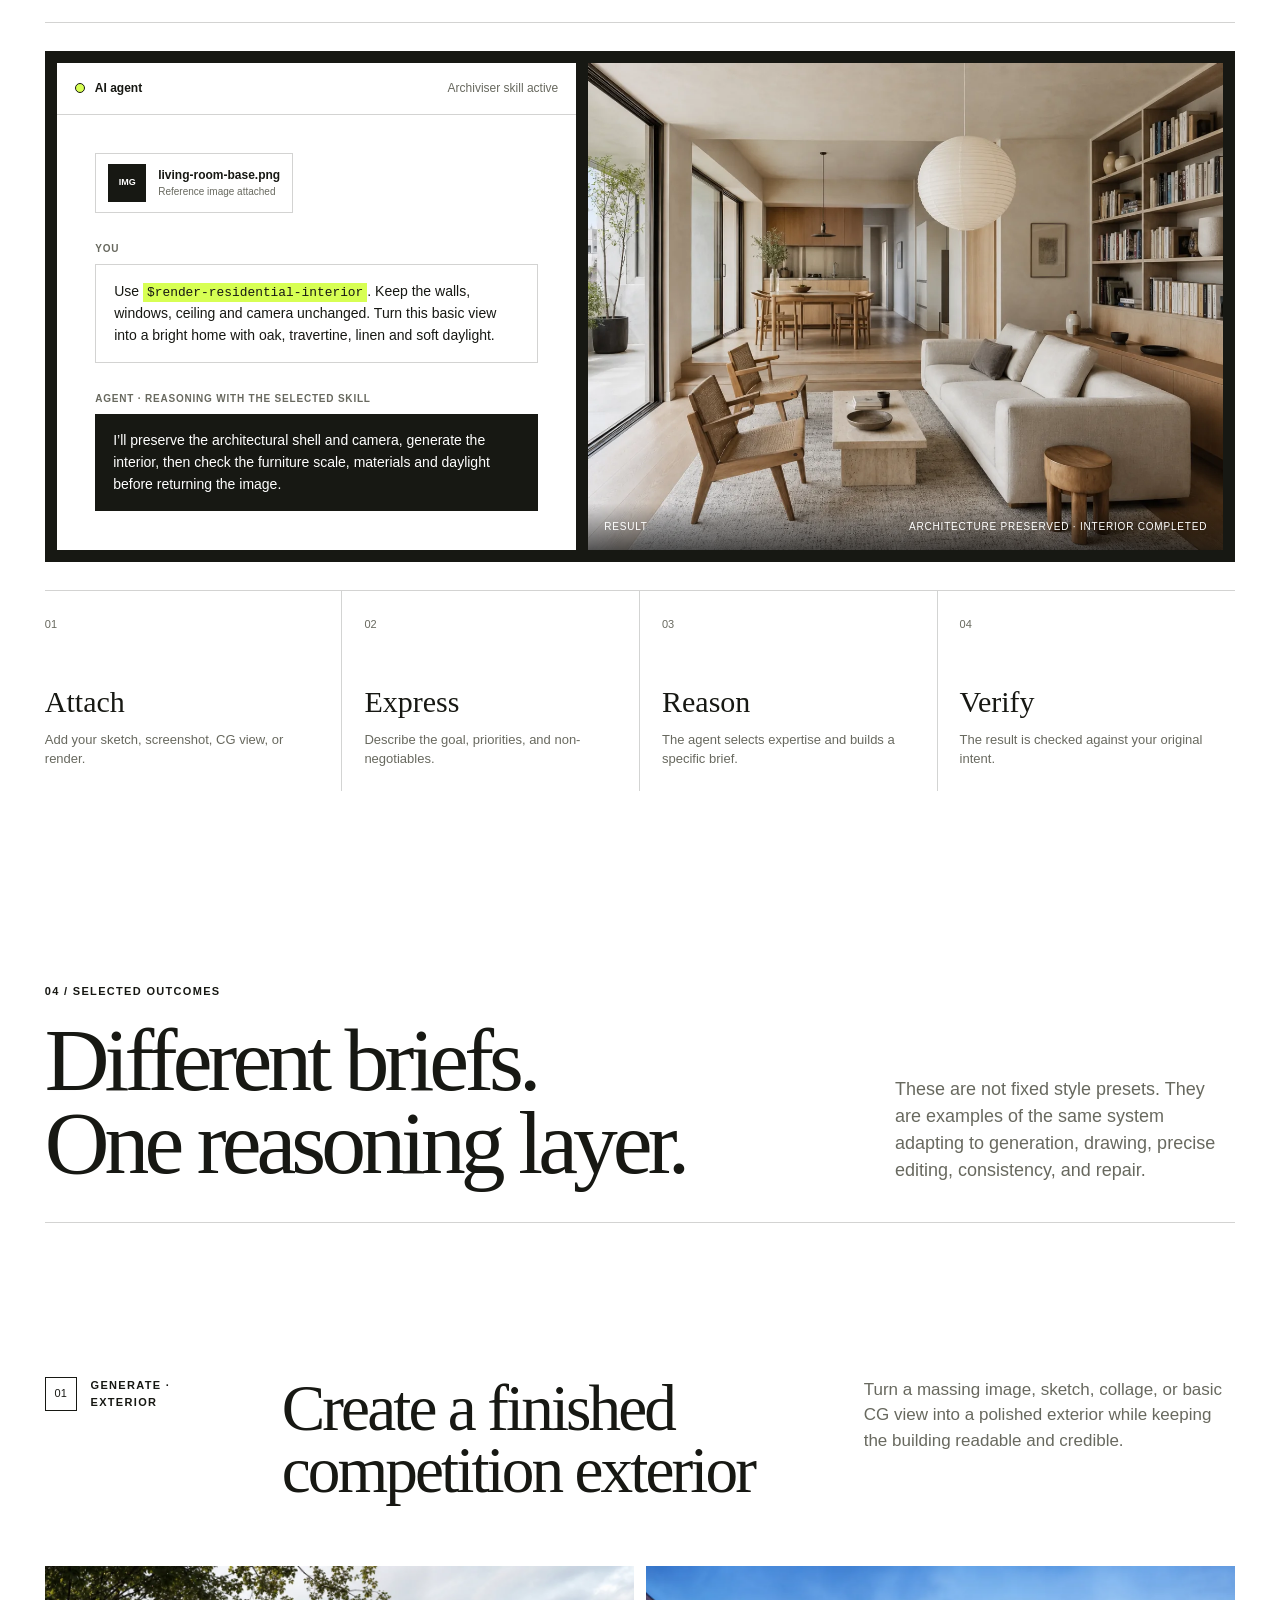
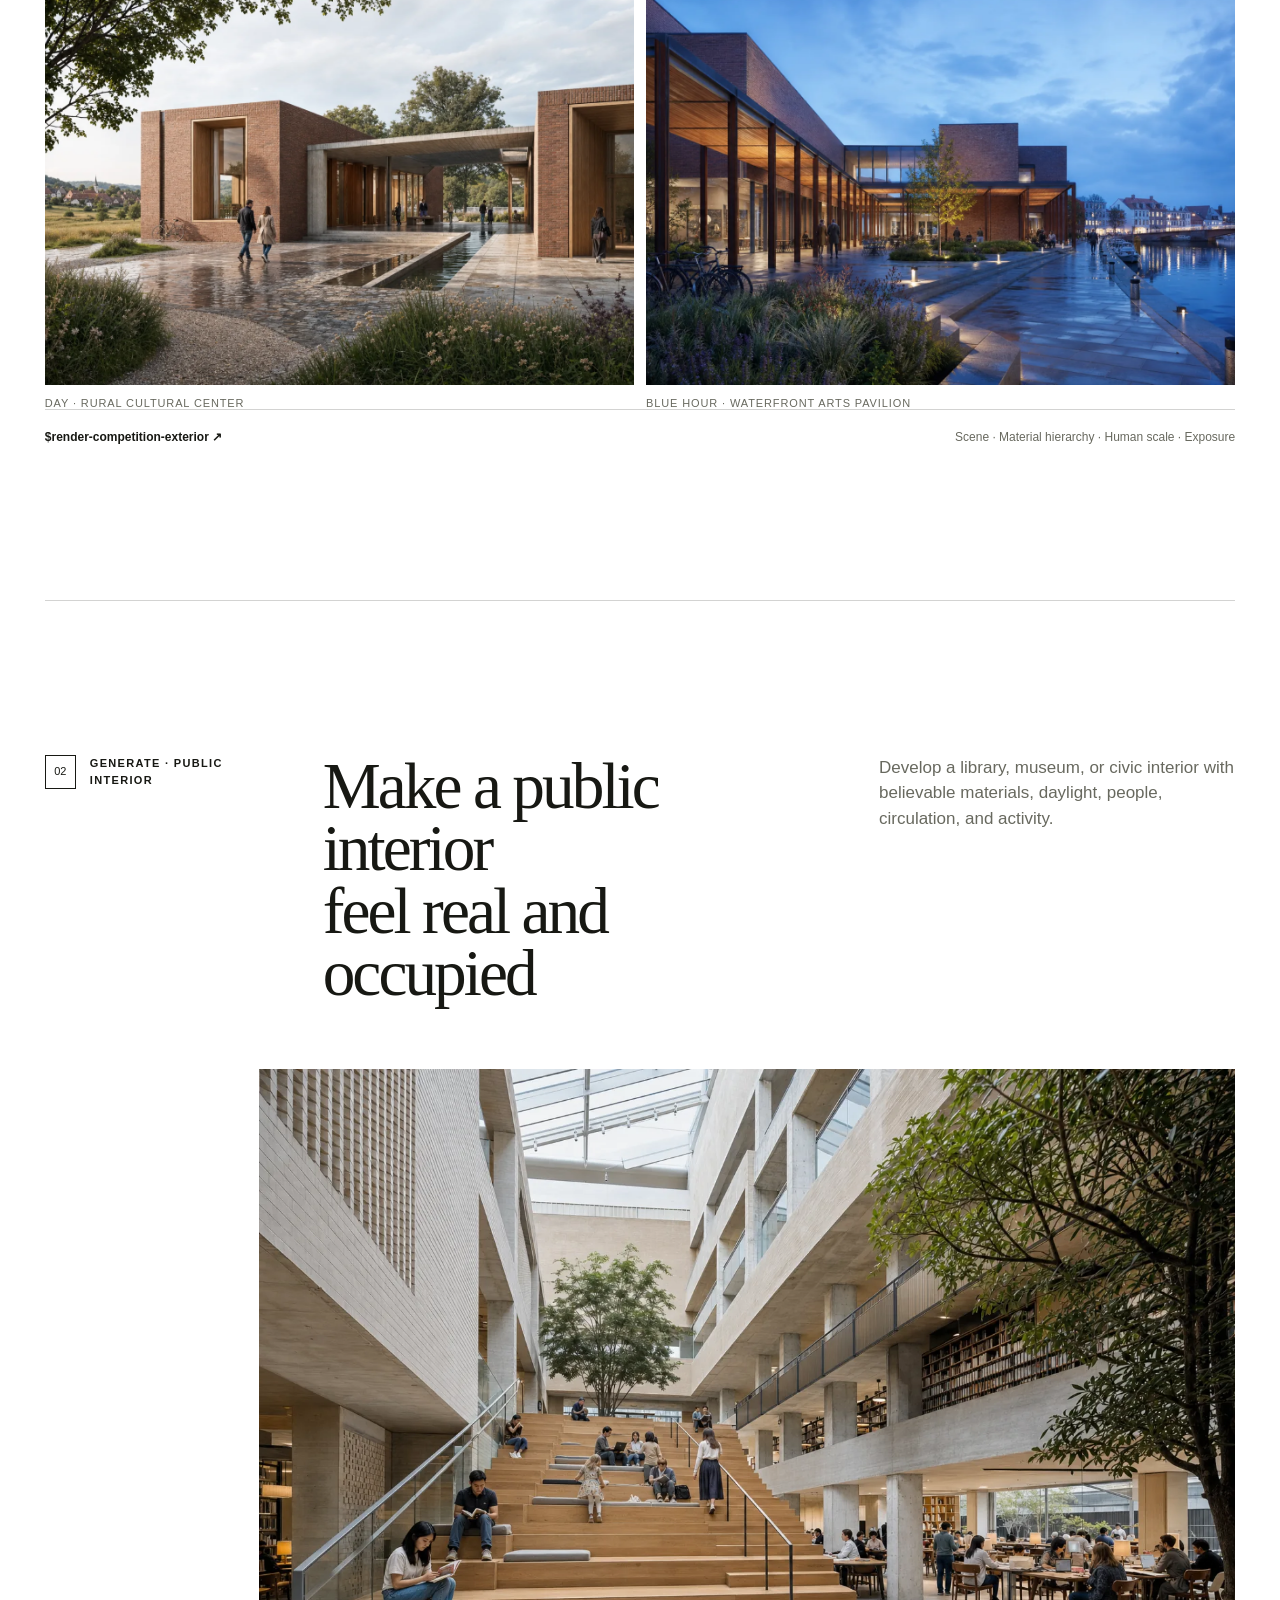
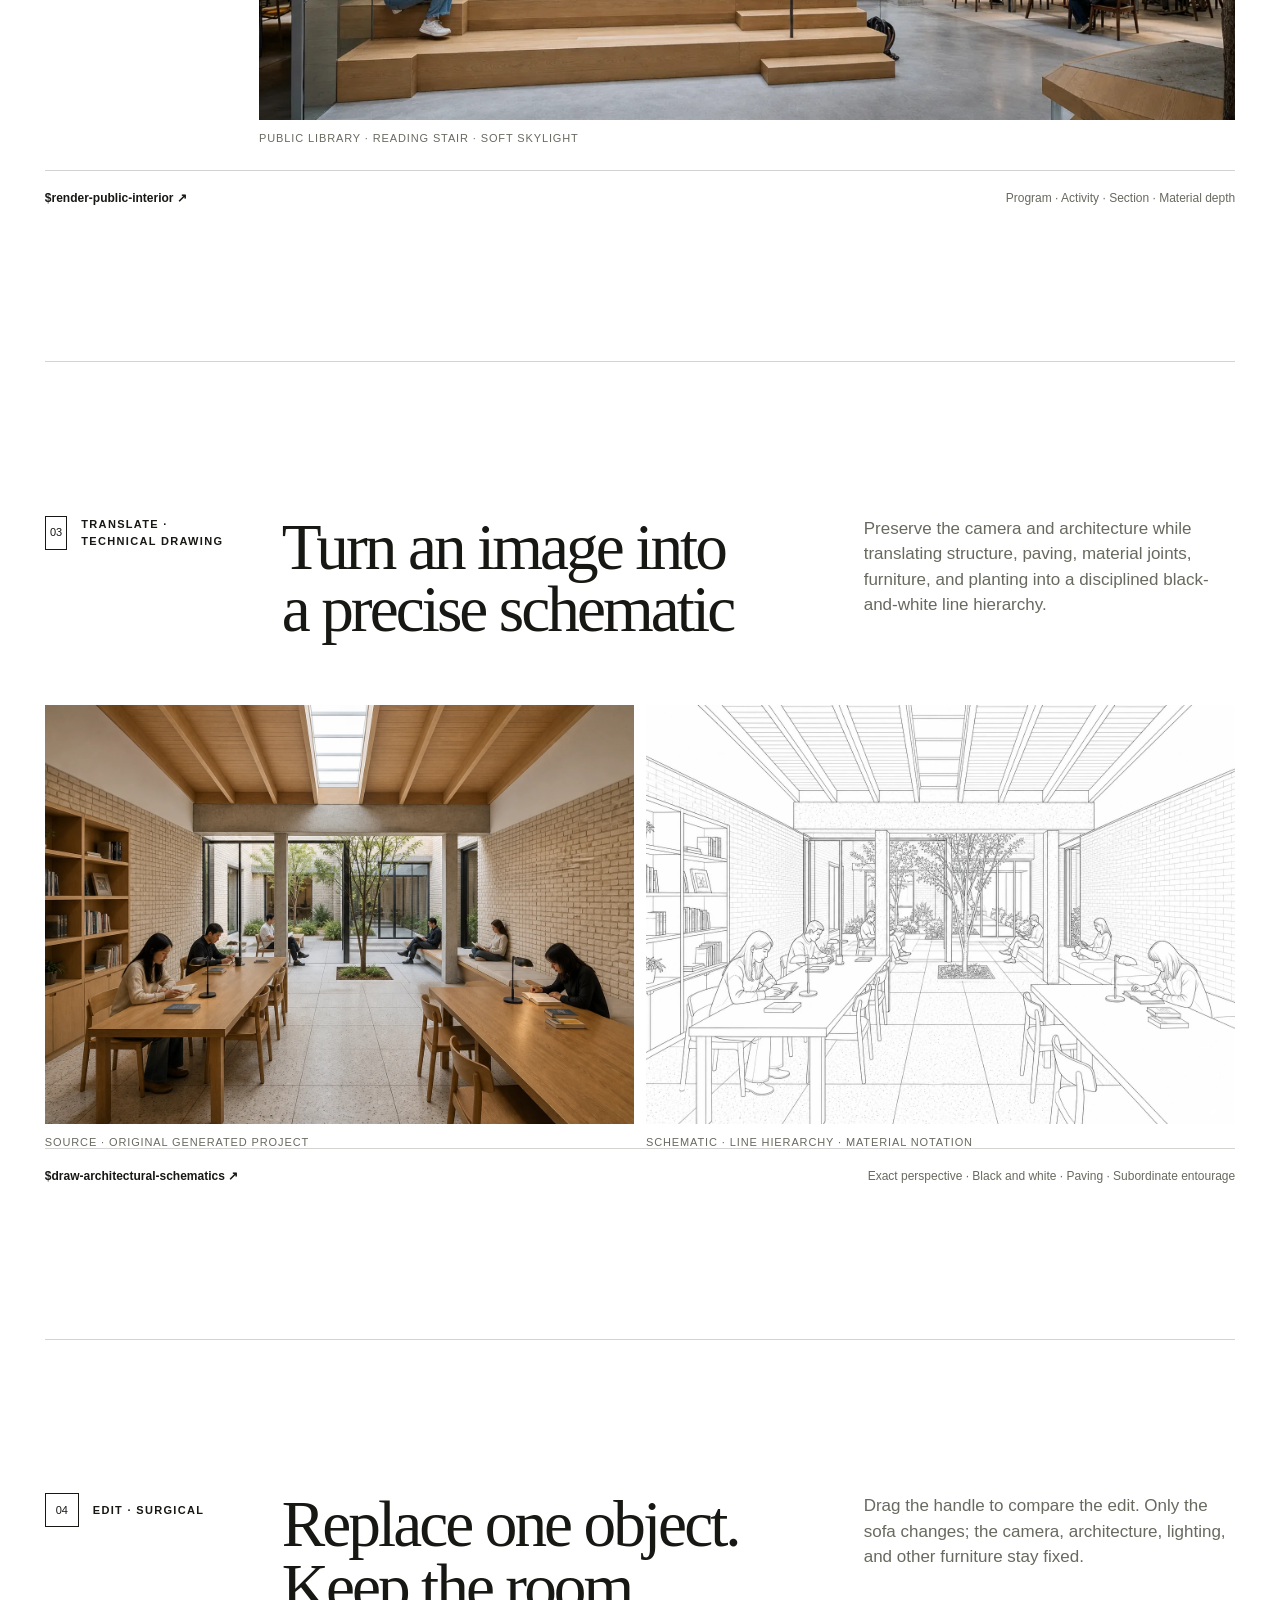
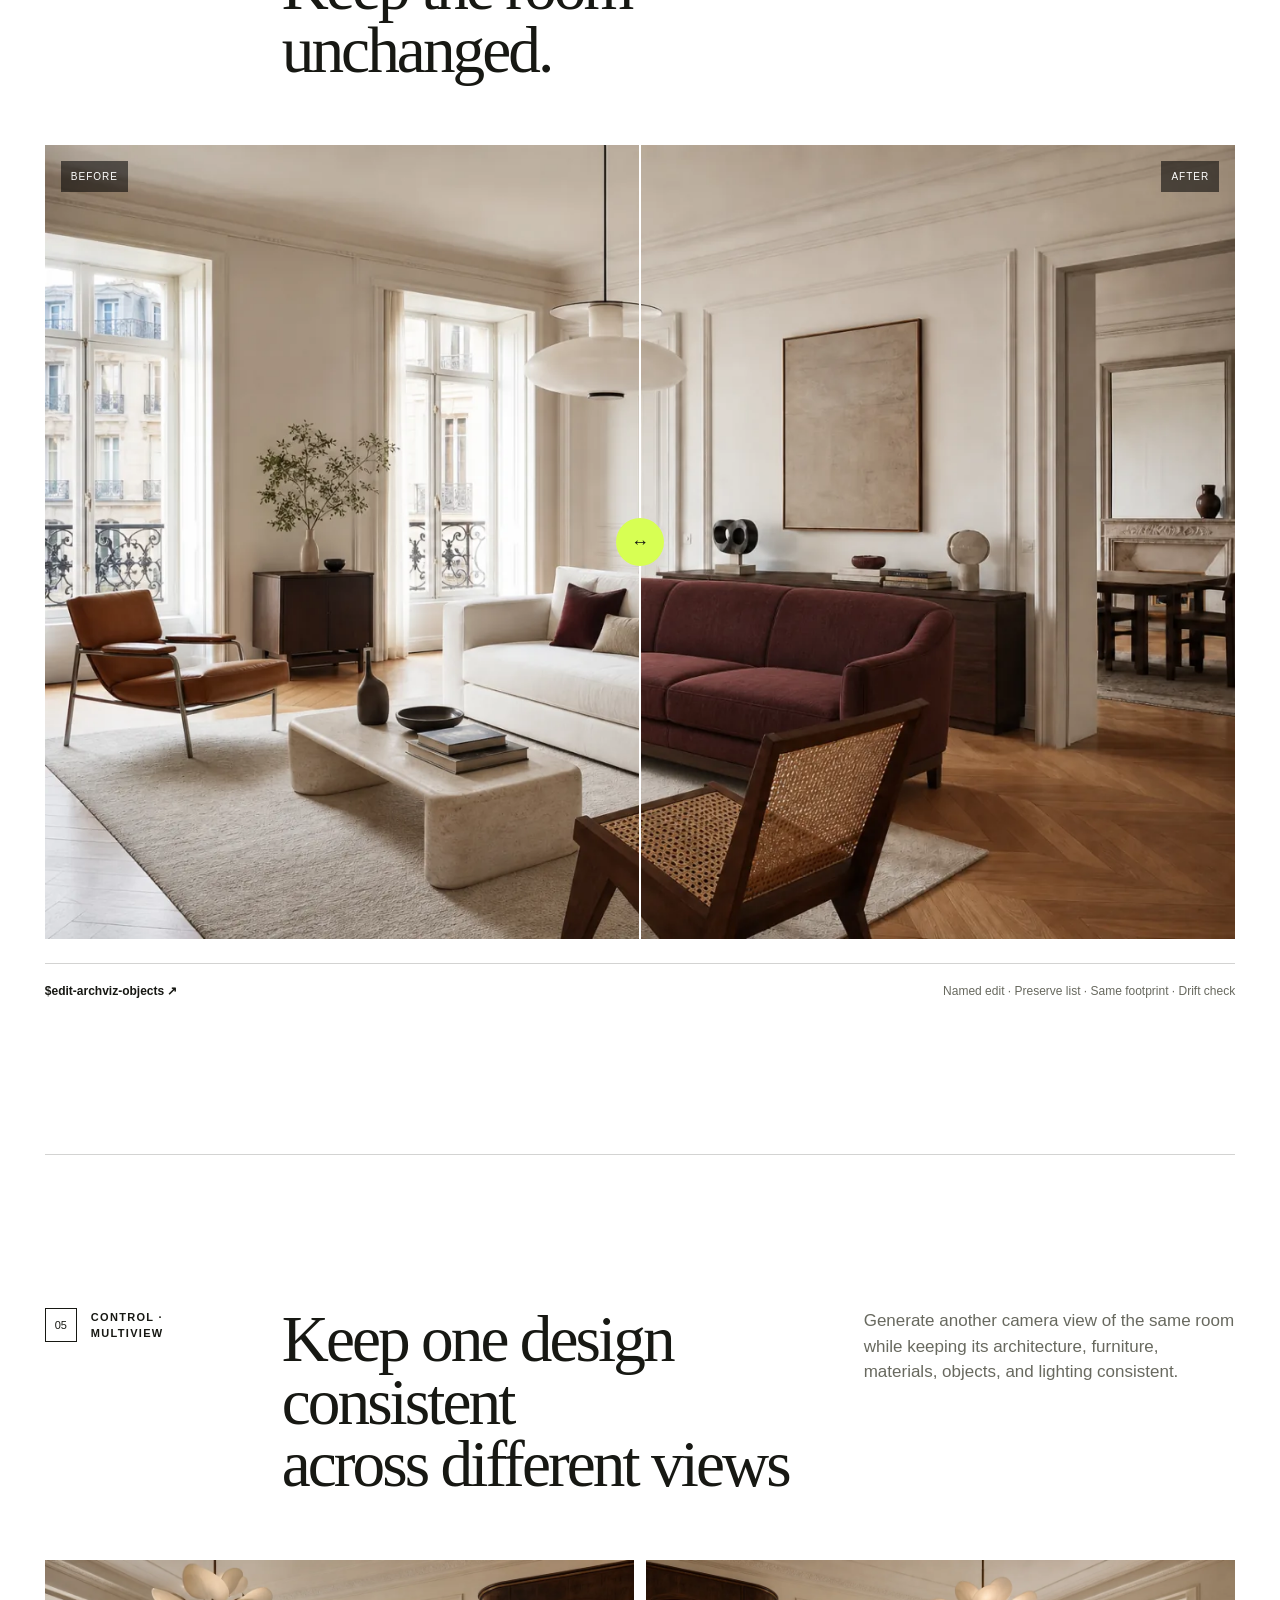
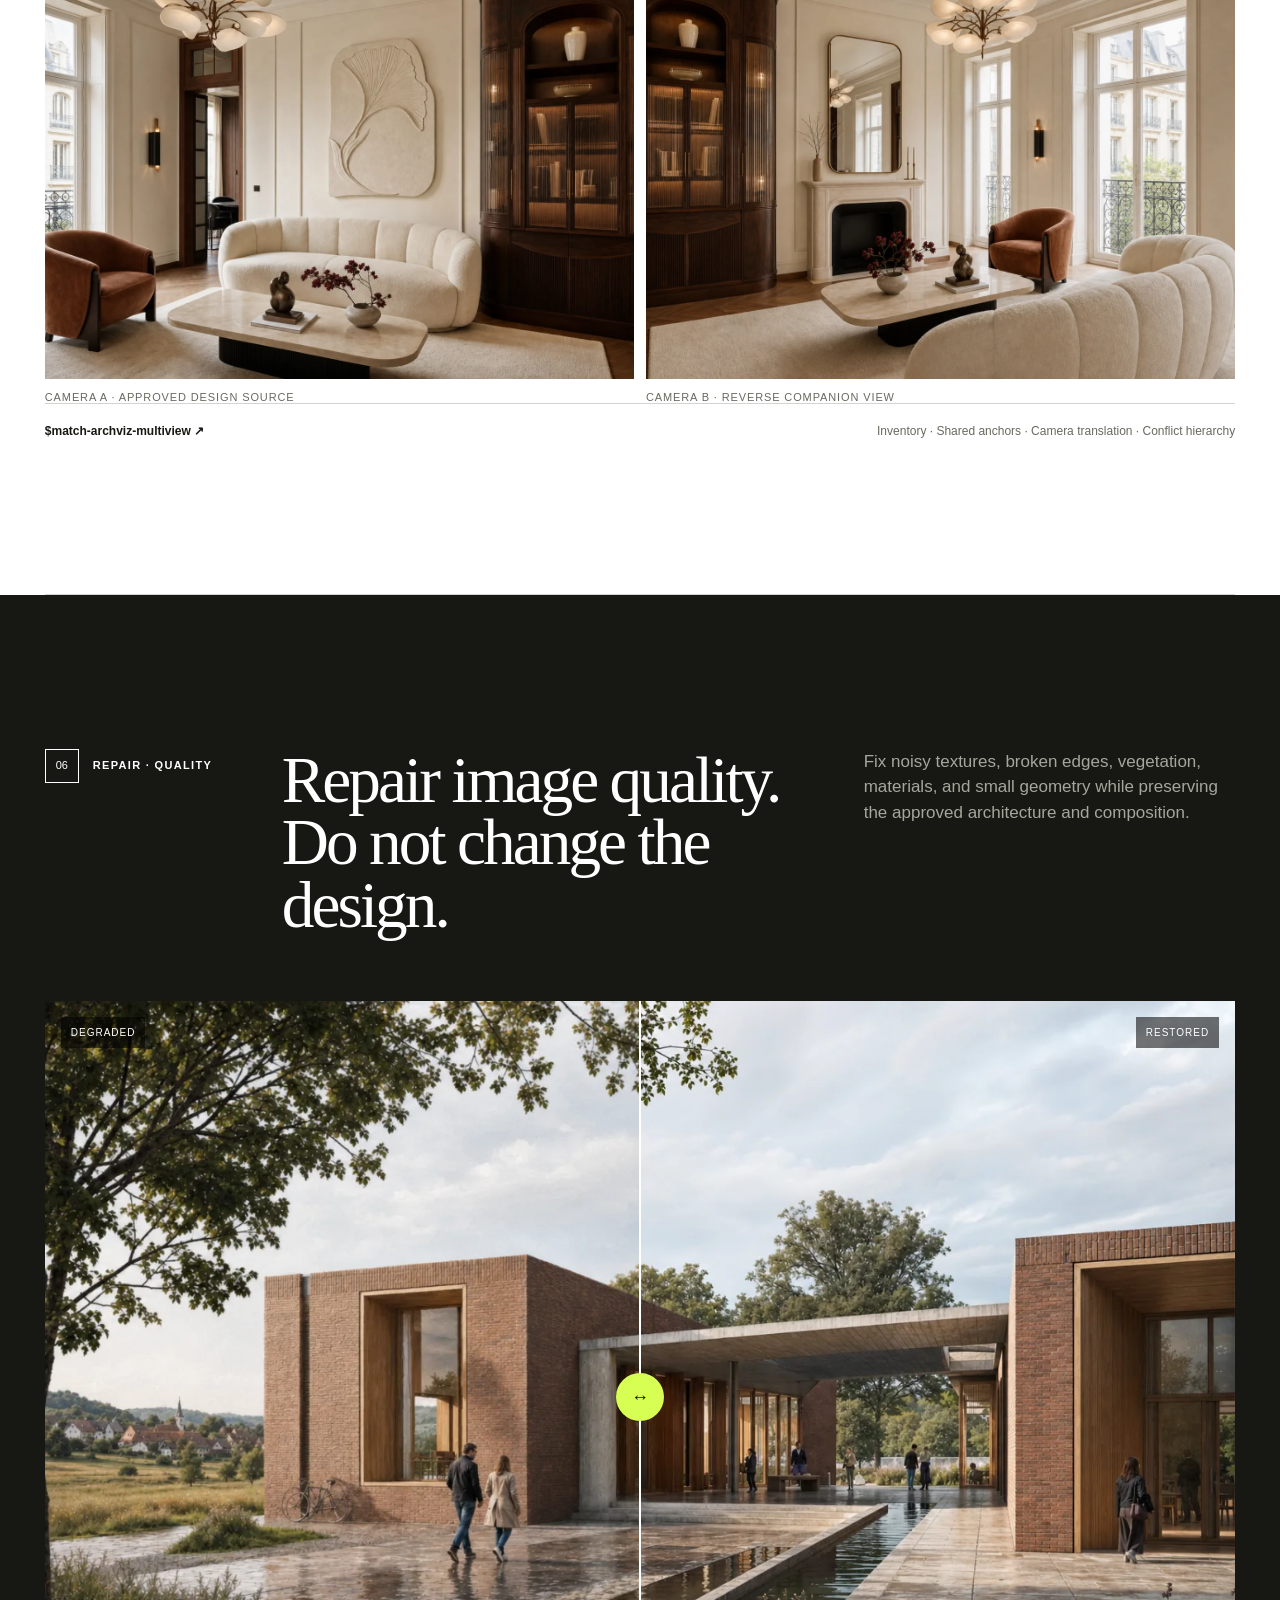
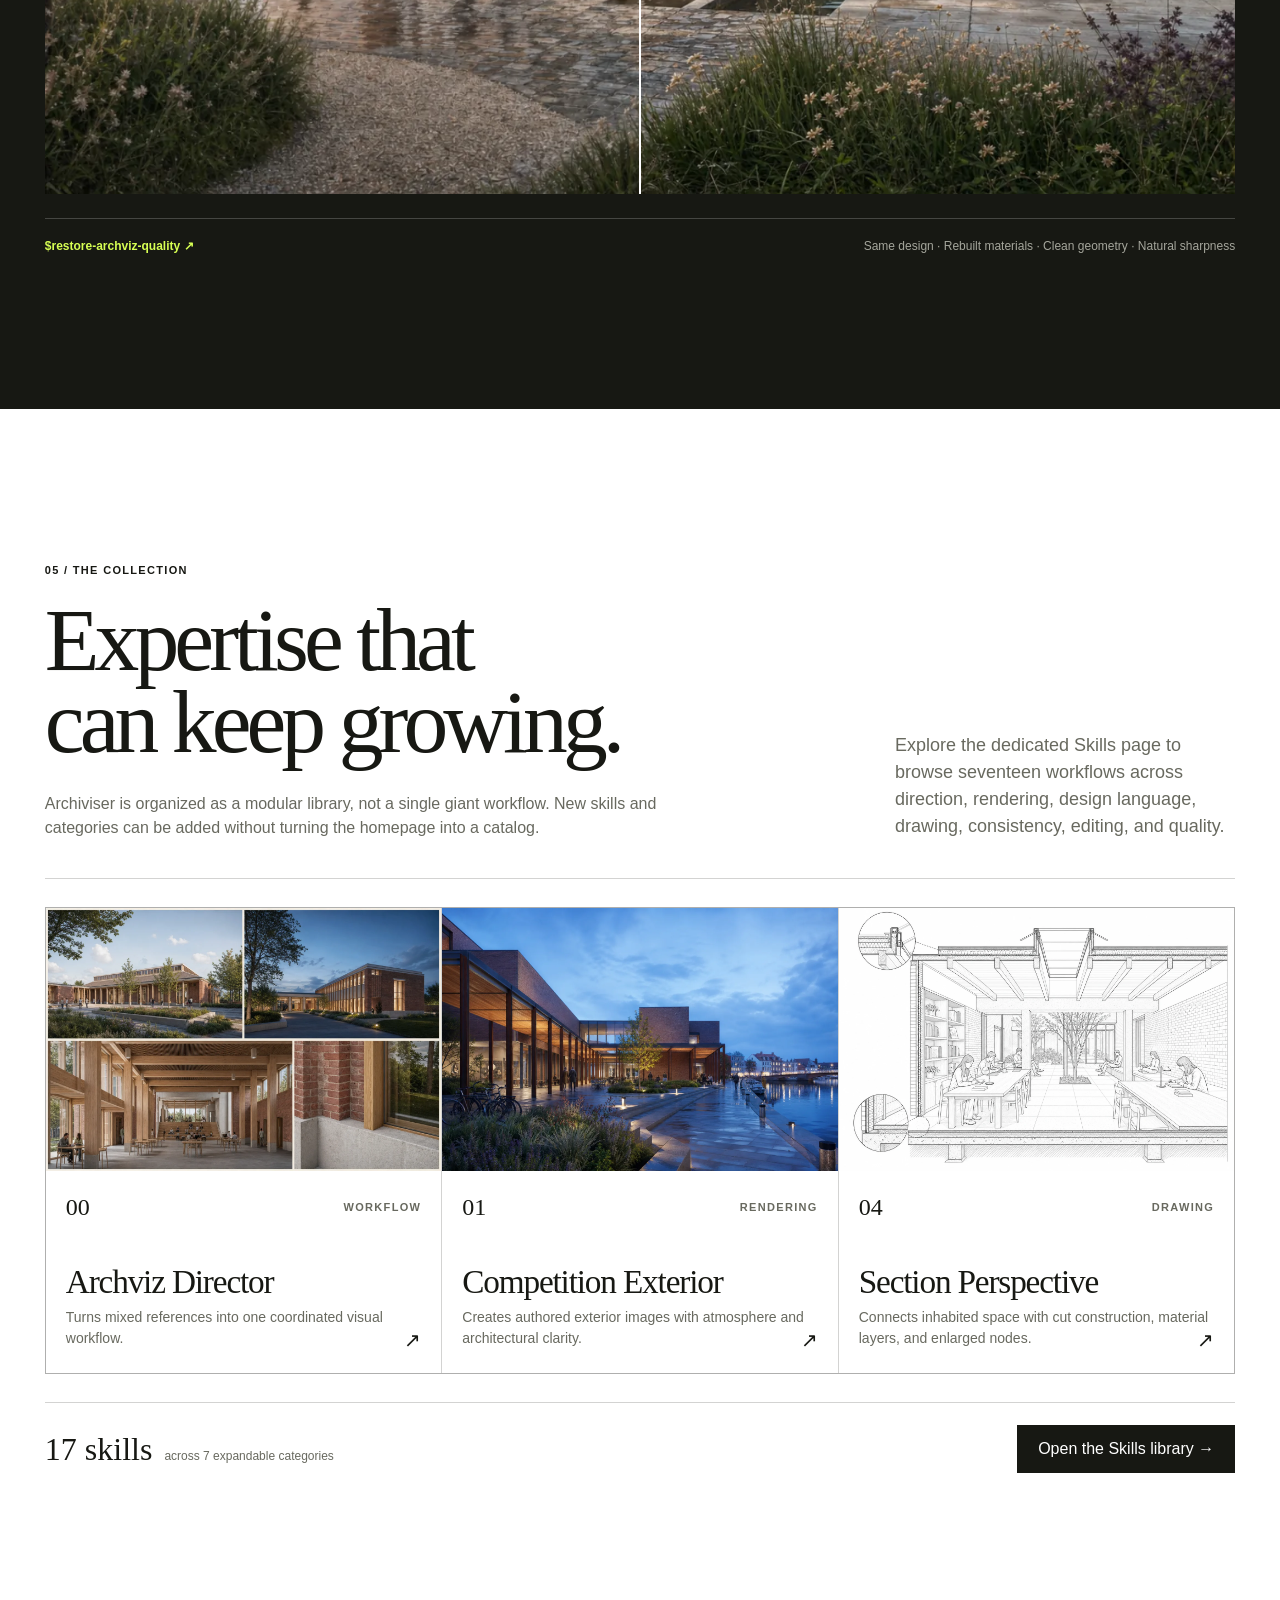
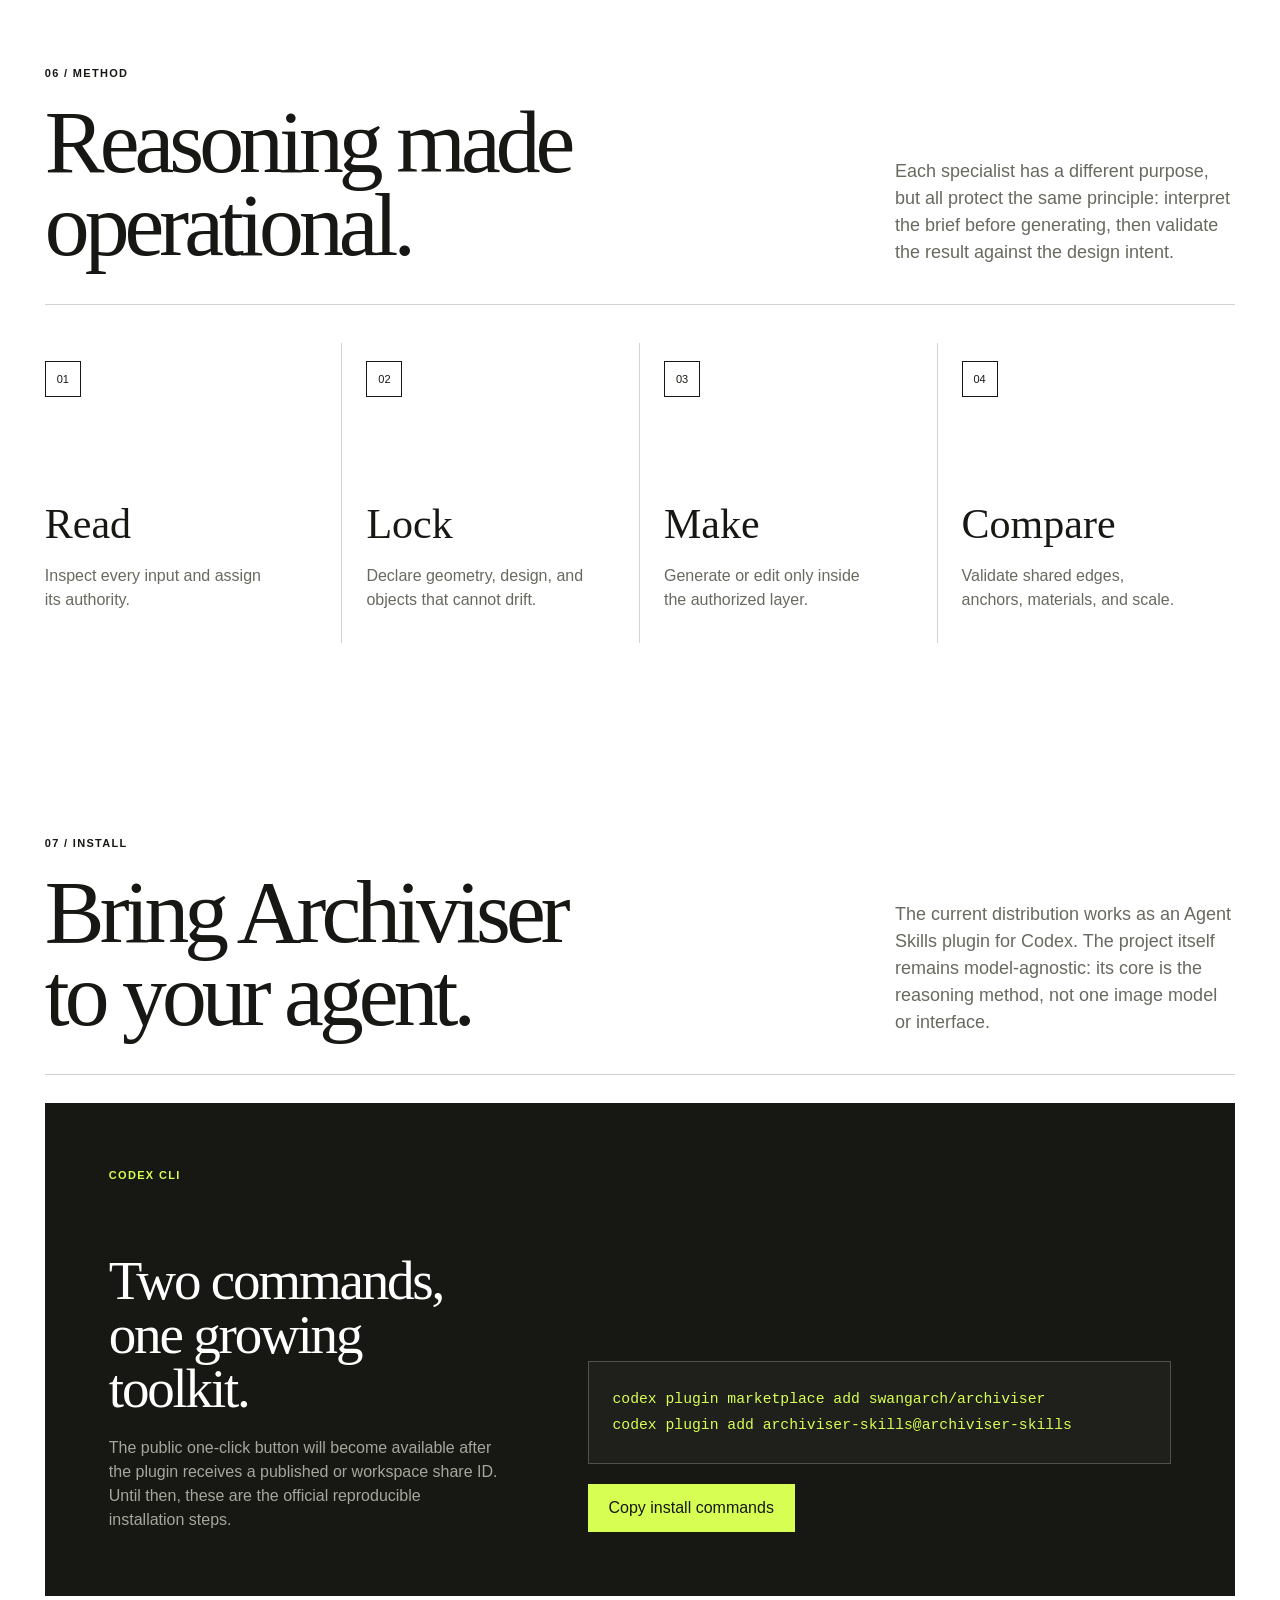
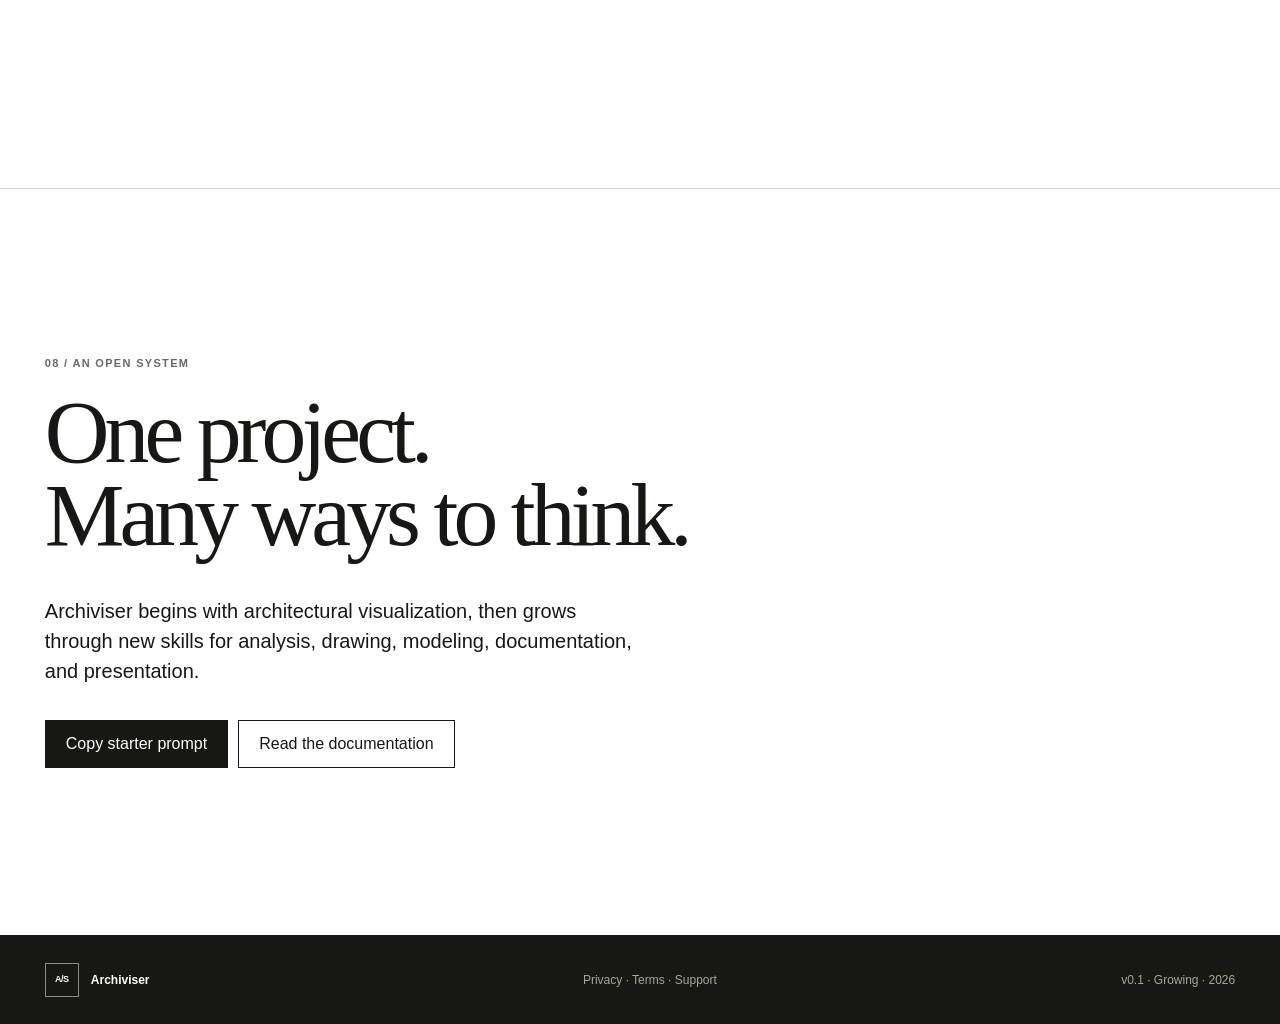
==== commit 80bf821d: "Add Nordic mineral design skill" ====
--- a/site/index.html
+++ b/site/index.html
@@ -311,7 +311,7 @@
             <h2>Expertise that<br />can keep growing.</h2>
             <p class="section-summary">Archiviser is organized as a modular library, not a single giant workflow. New skills and categories can be added without turning the homepage into a catalog.</p>
           </div>
-          <p>Explore the dedicated Skills page to browse sixteen workflows across direction, rendering, design language, drawing, consistency, editing, and quality.</p>
+          <p>Explore the dedicated Skills page to browse seventeen workflows across direction, rendering, design language, drawing, consistency, editing, and quality.</p>
         </div>
 
         <div class="skill-grid">
@@ -332,7 +332,7 @@
           </a>
         </div>
         <div class="collection-action reveal">
-          <p><strong>16 skills</strong><span>across 7 expandable categories</span></p>
+          <p><strong>17 skills</strong><span>across 7 expandable categories</span></p>
           <a class="button button-dark" href="skills.html">Open the Skills library →</a>
         </div>
       </section>
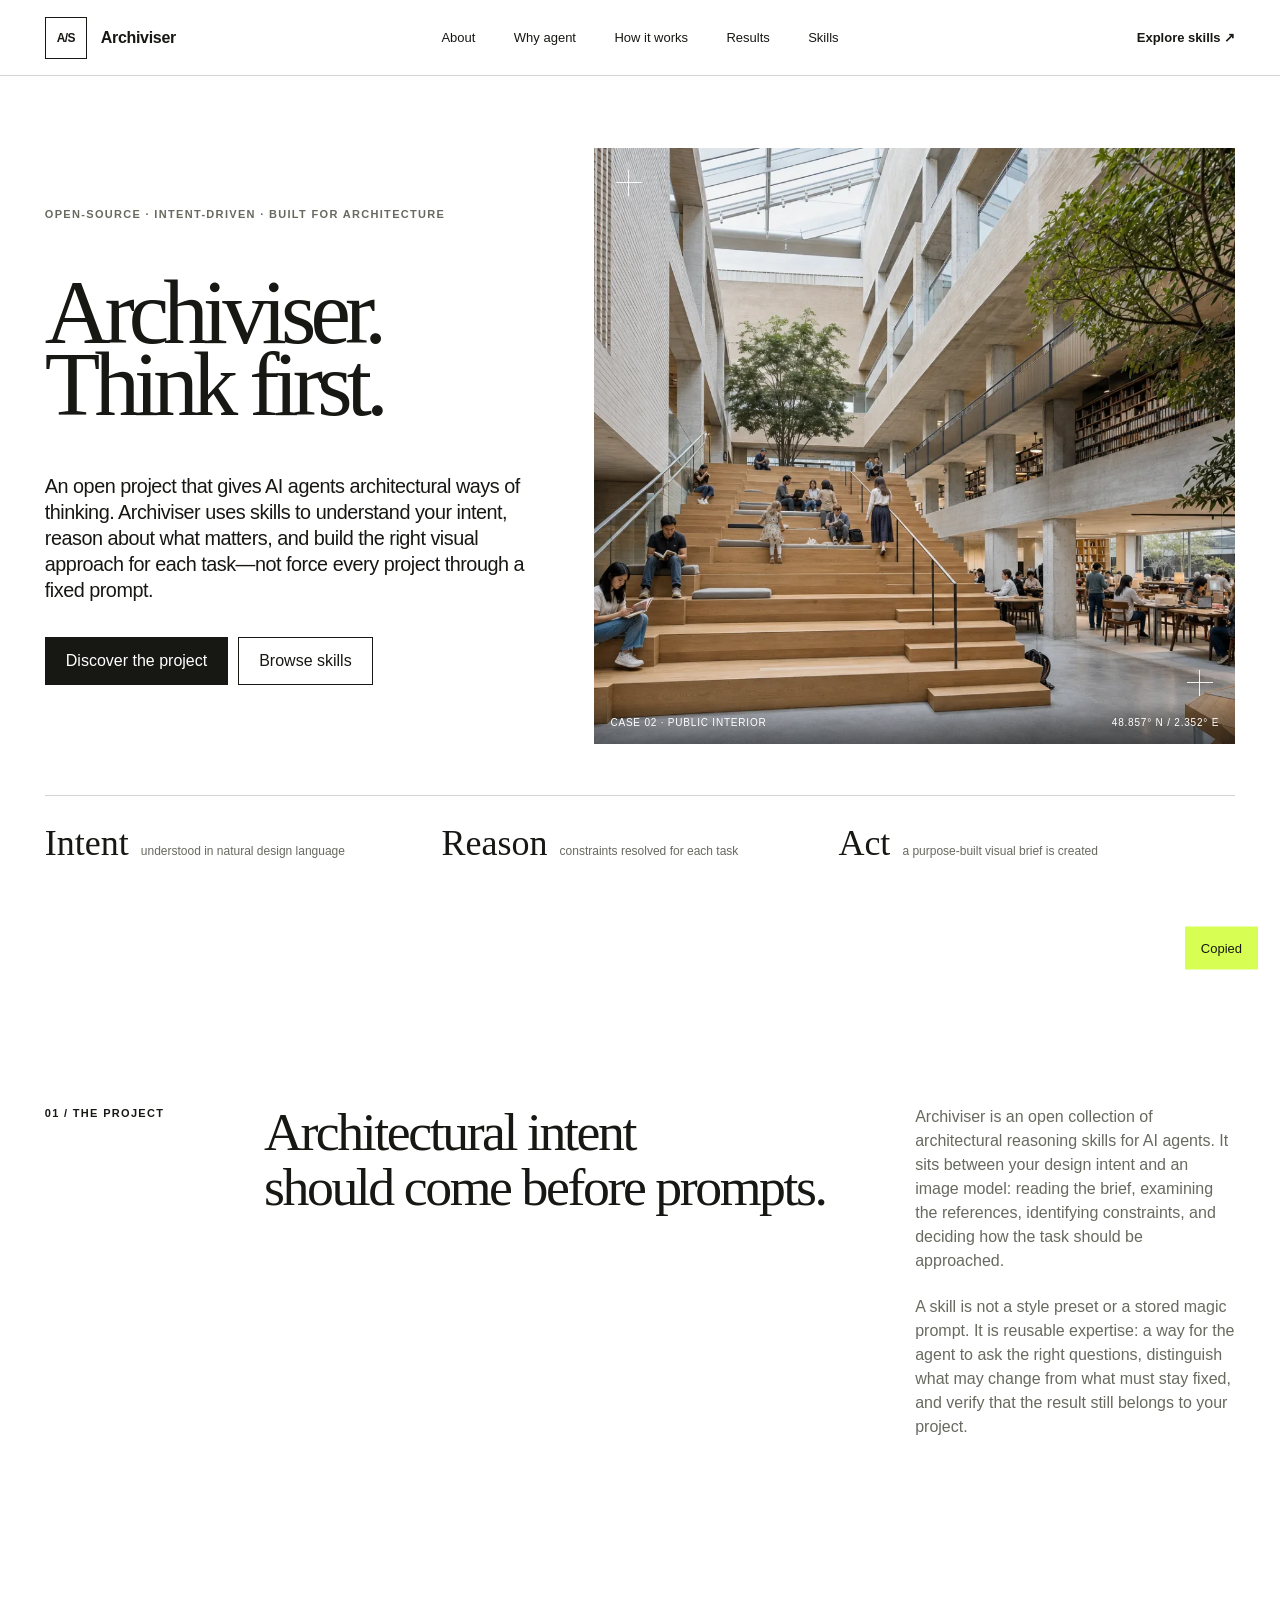
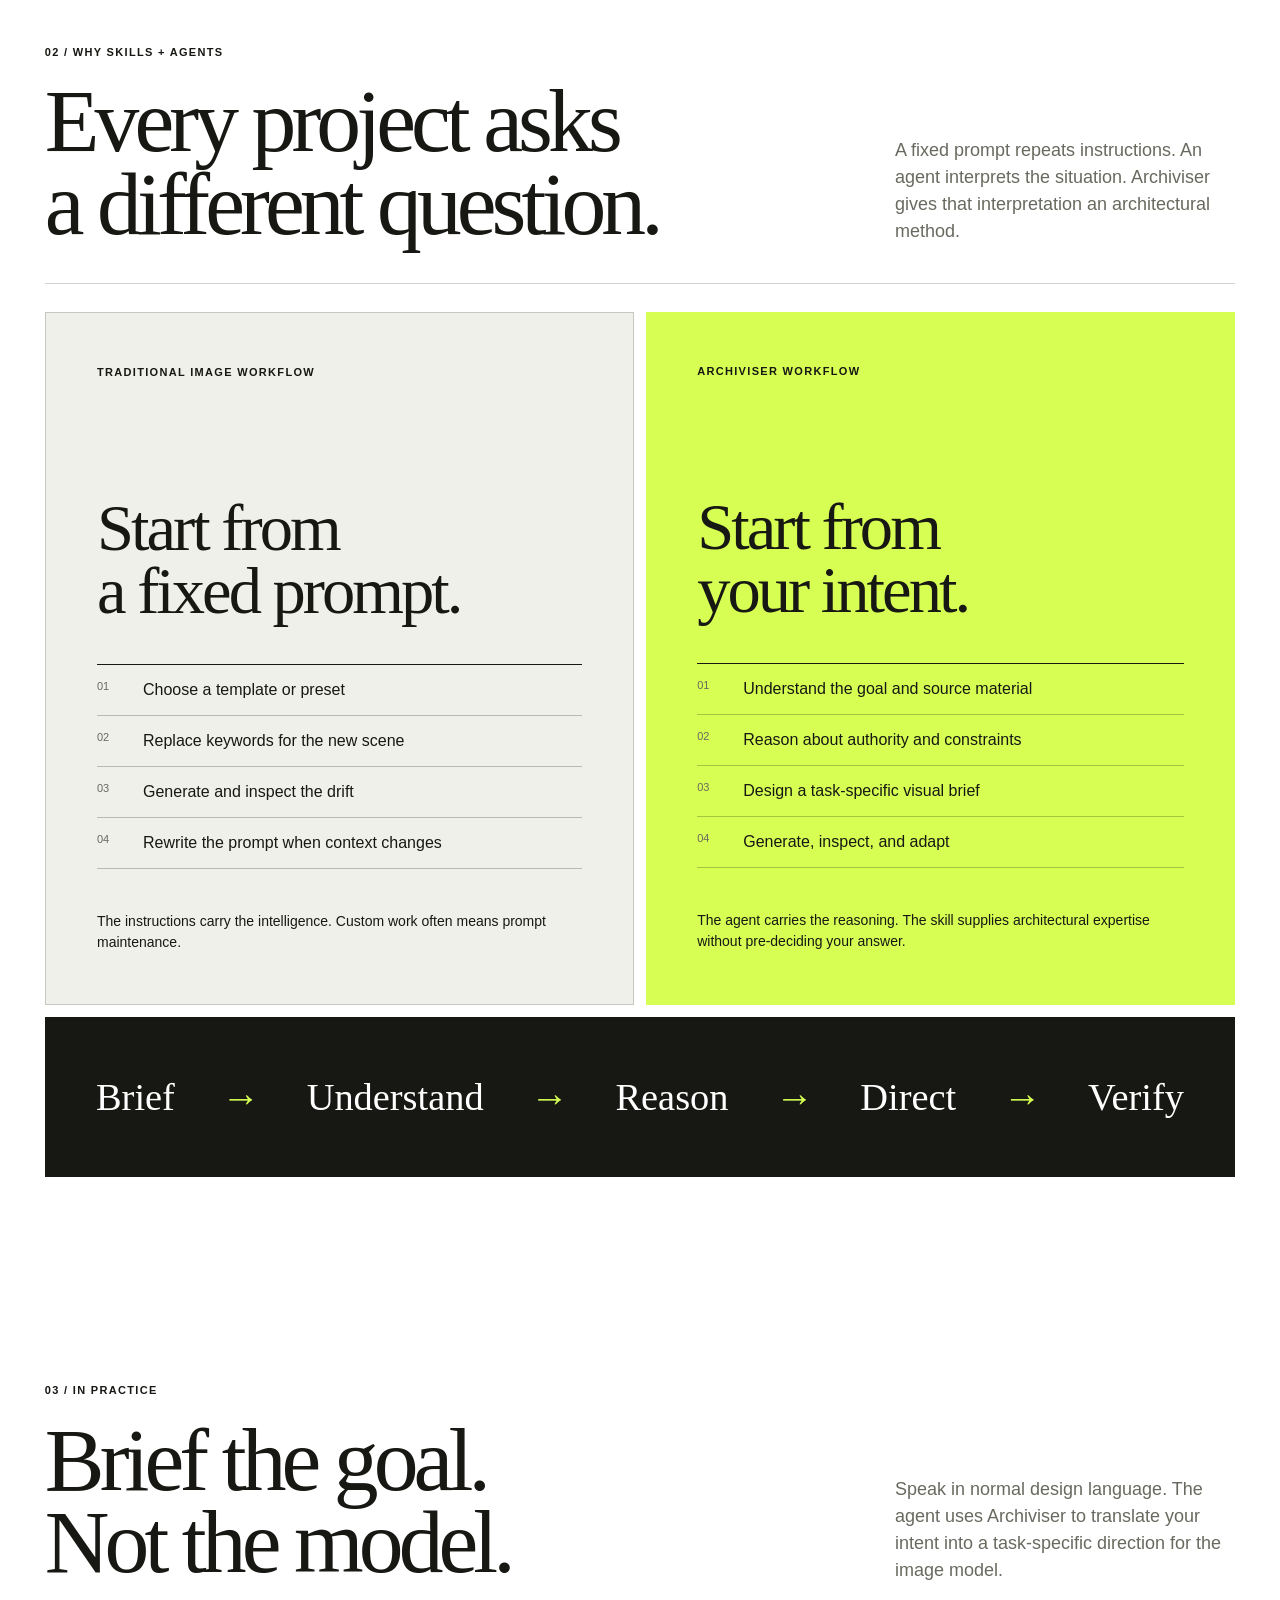
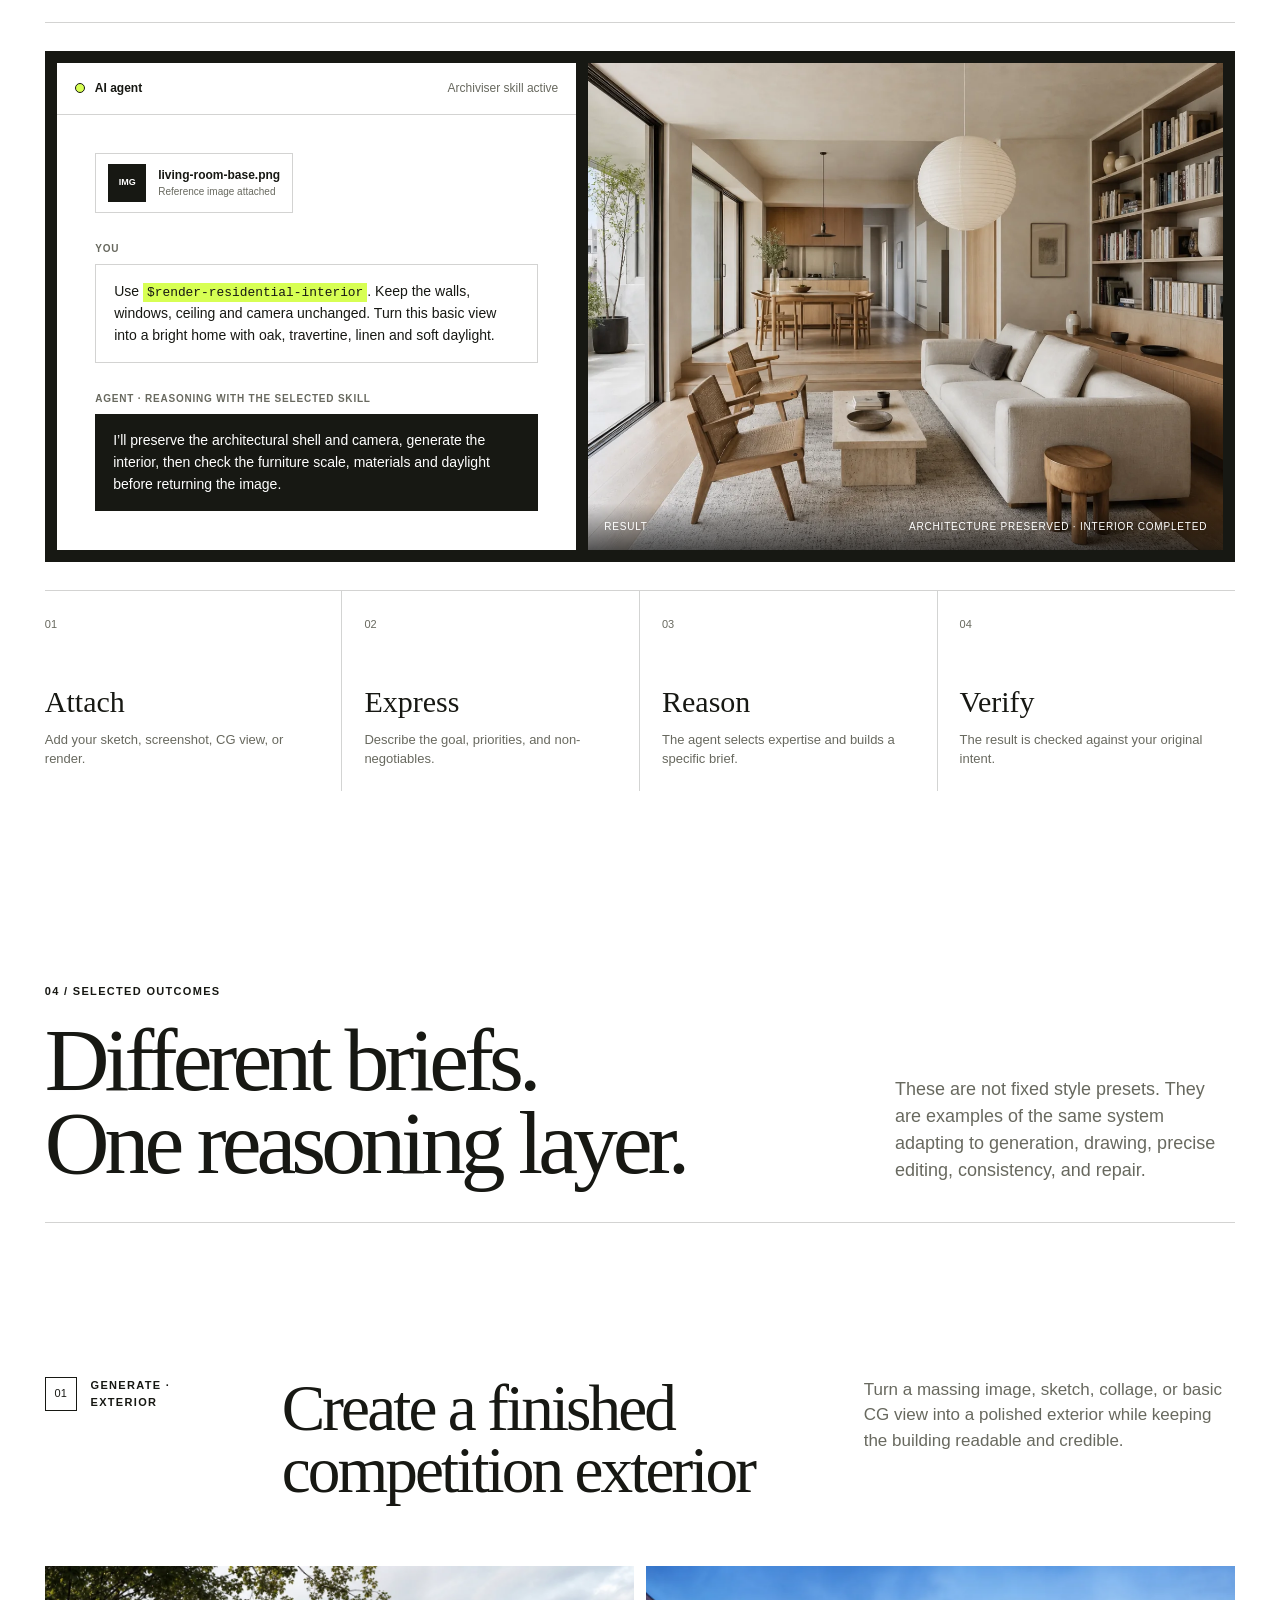
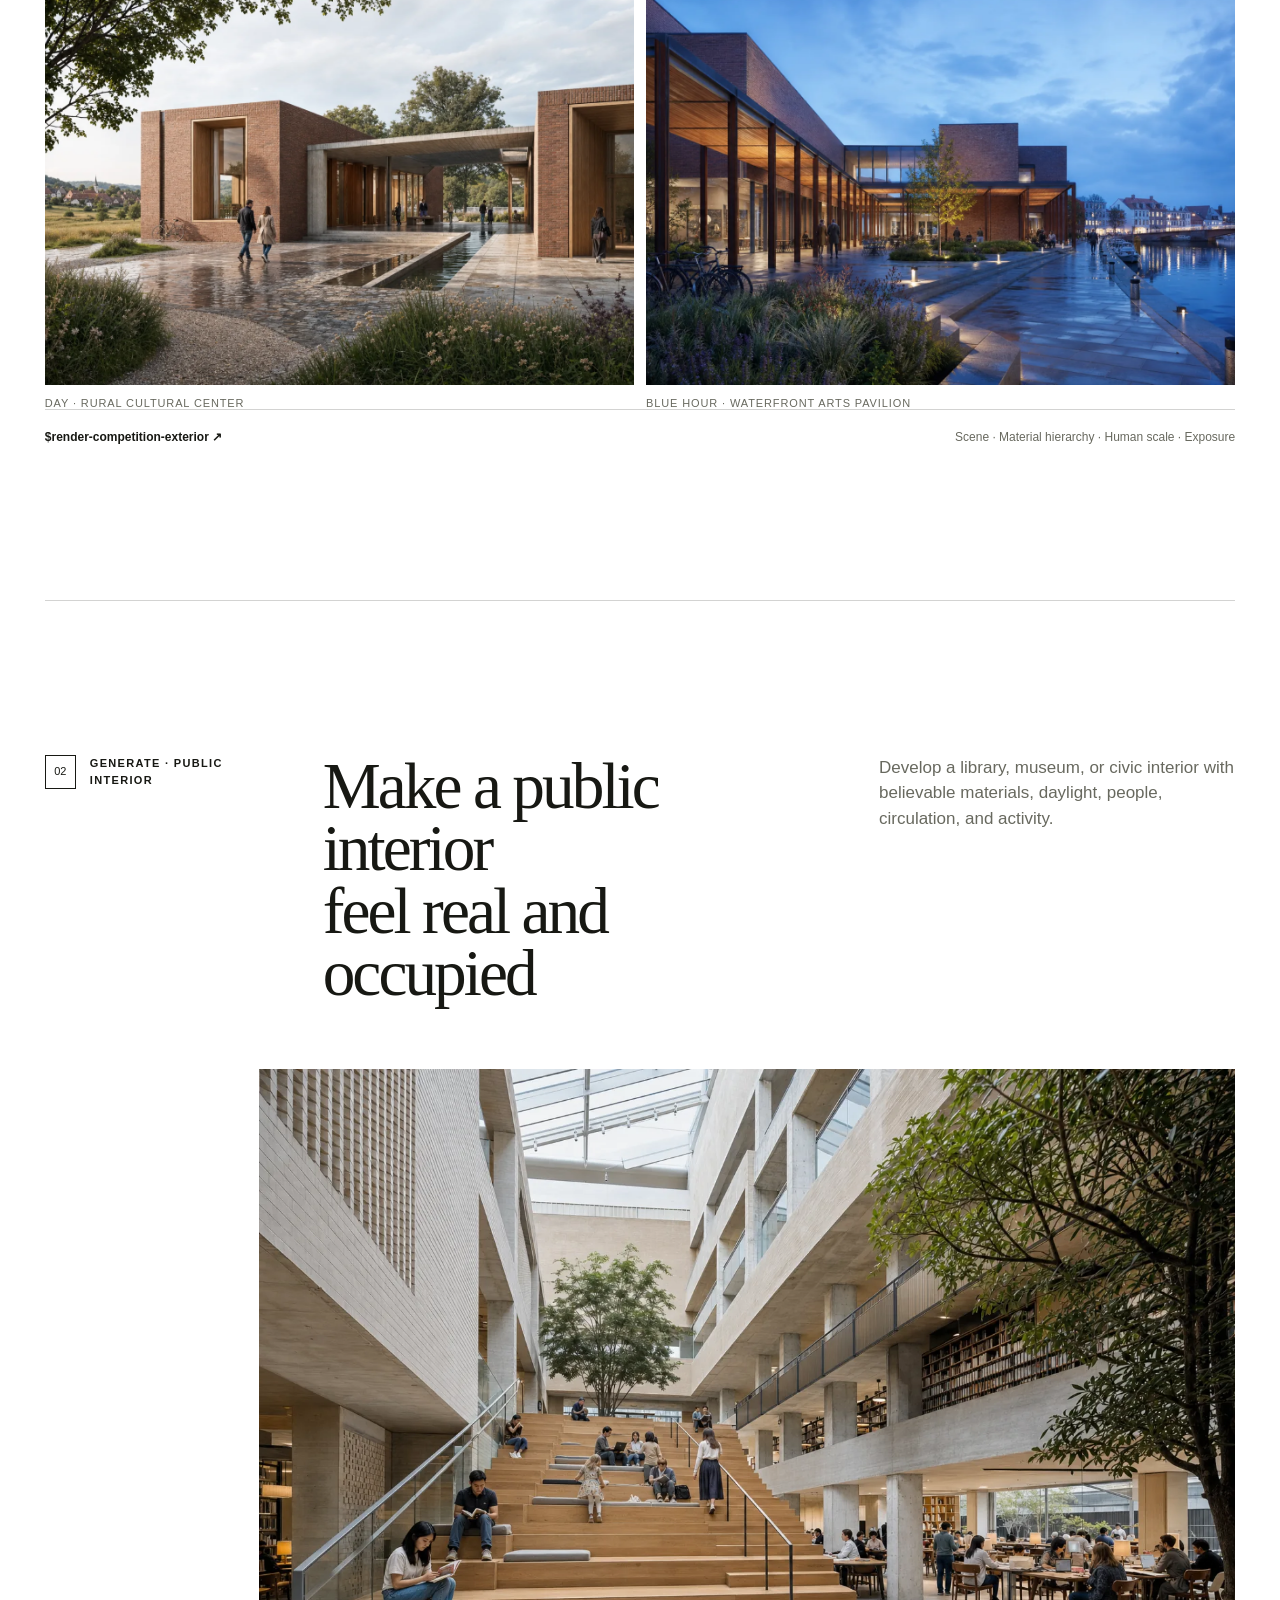
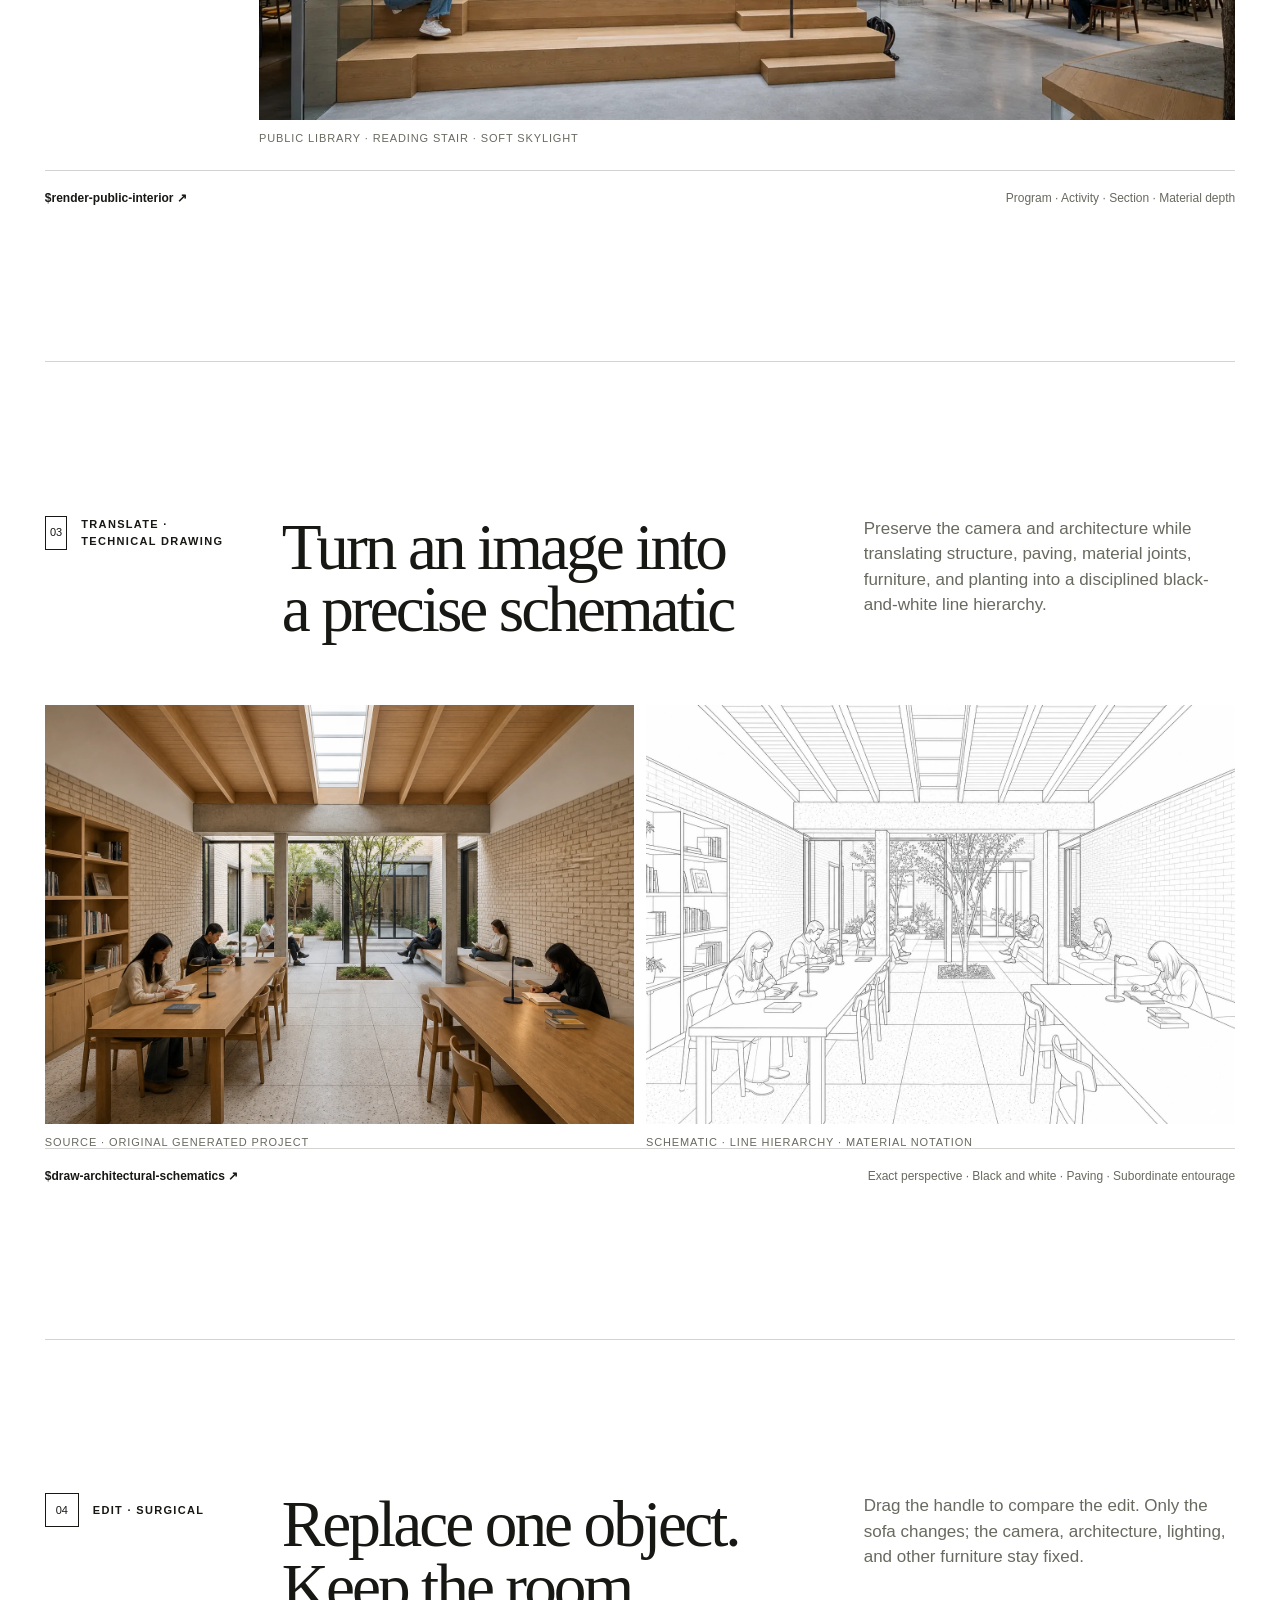
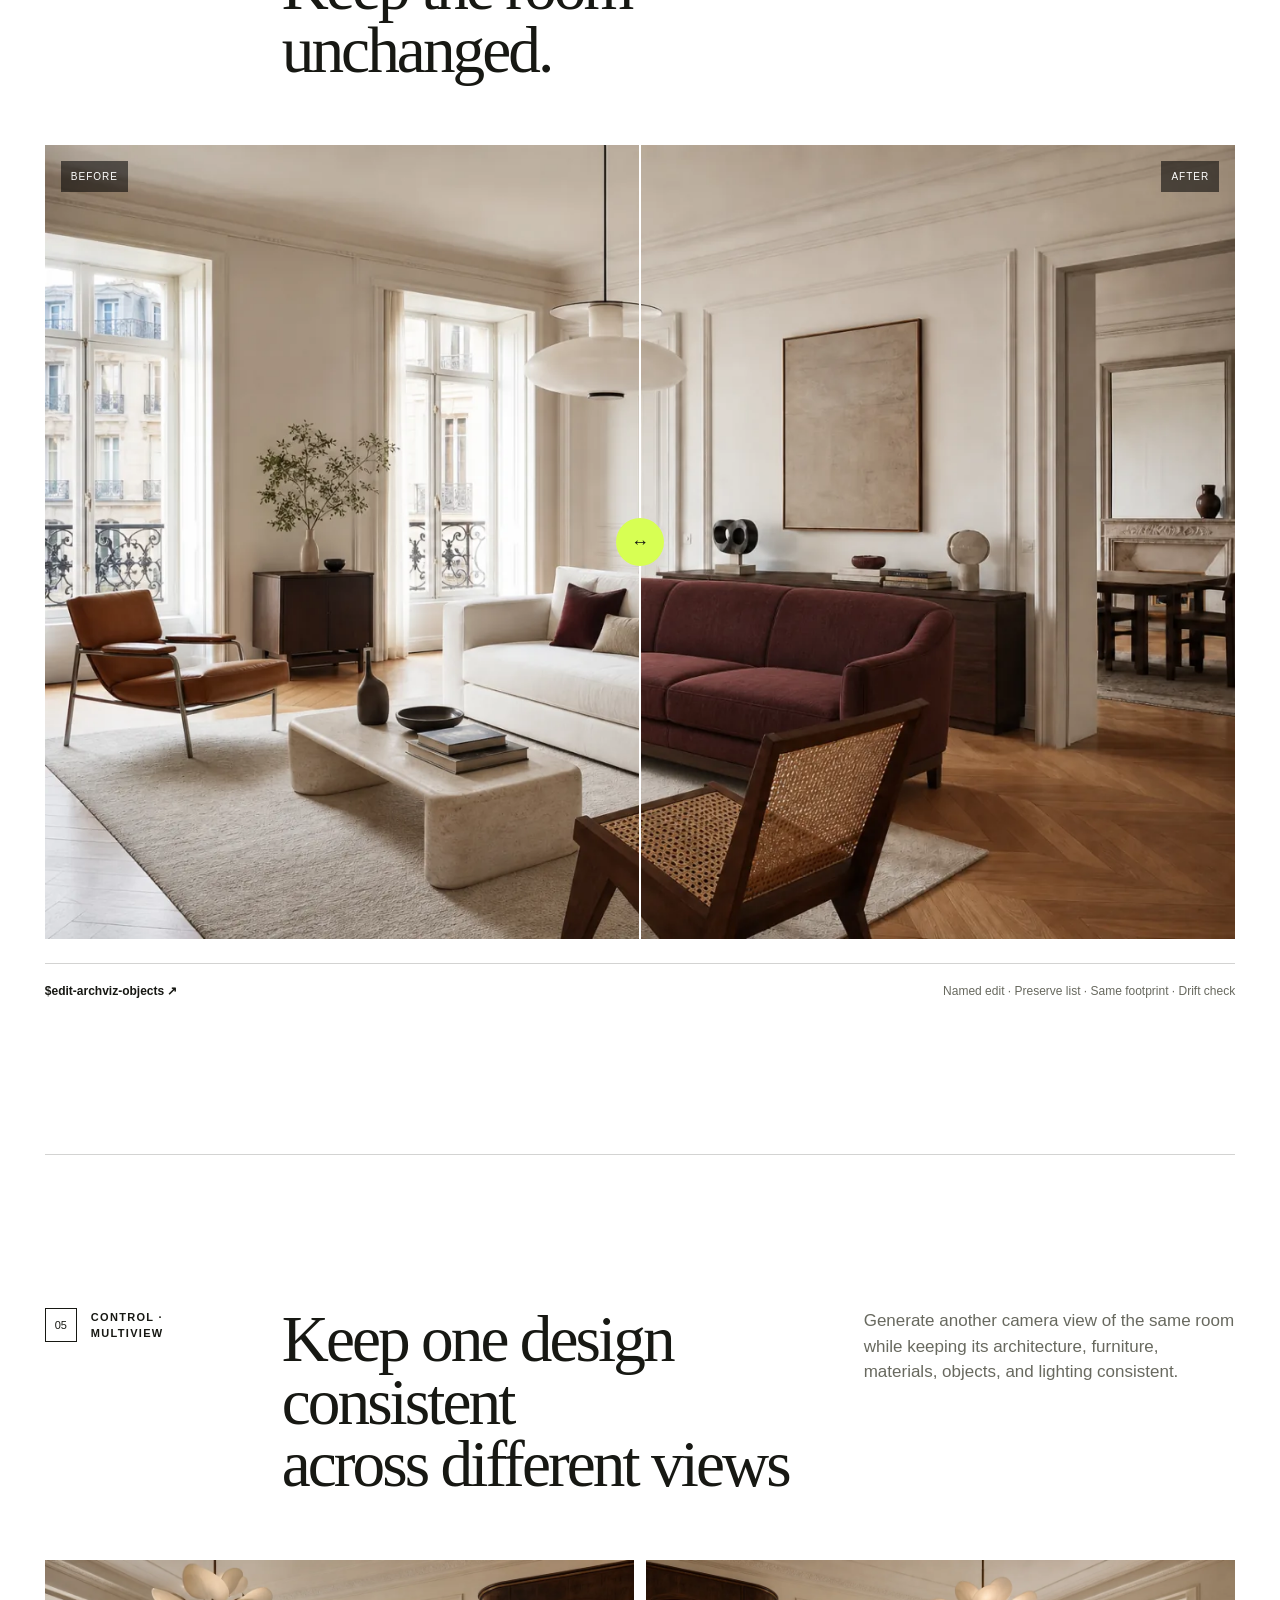
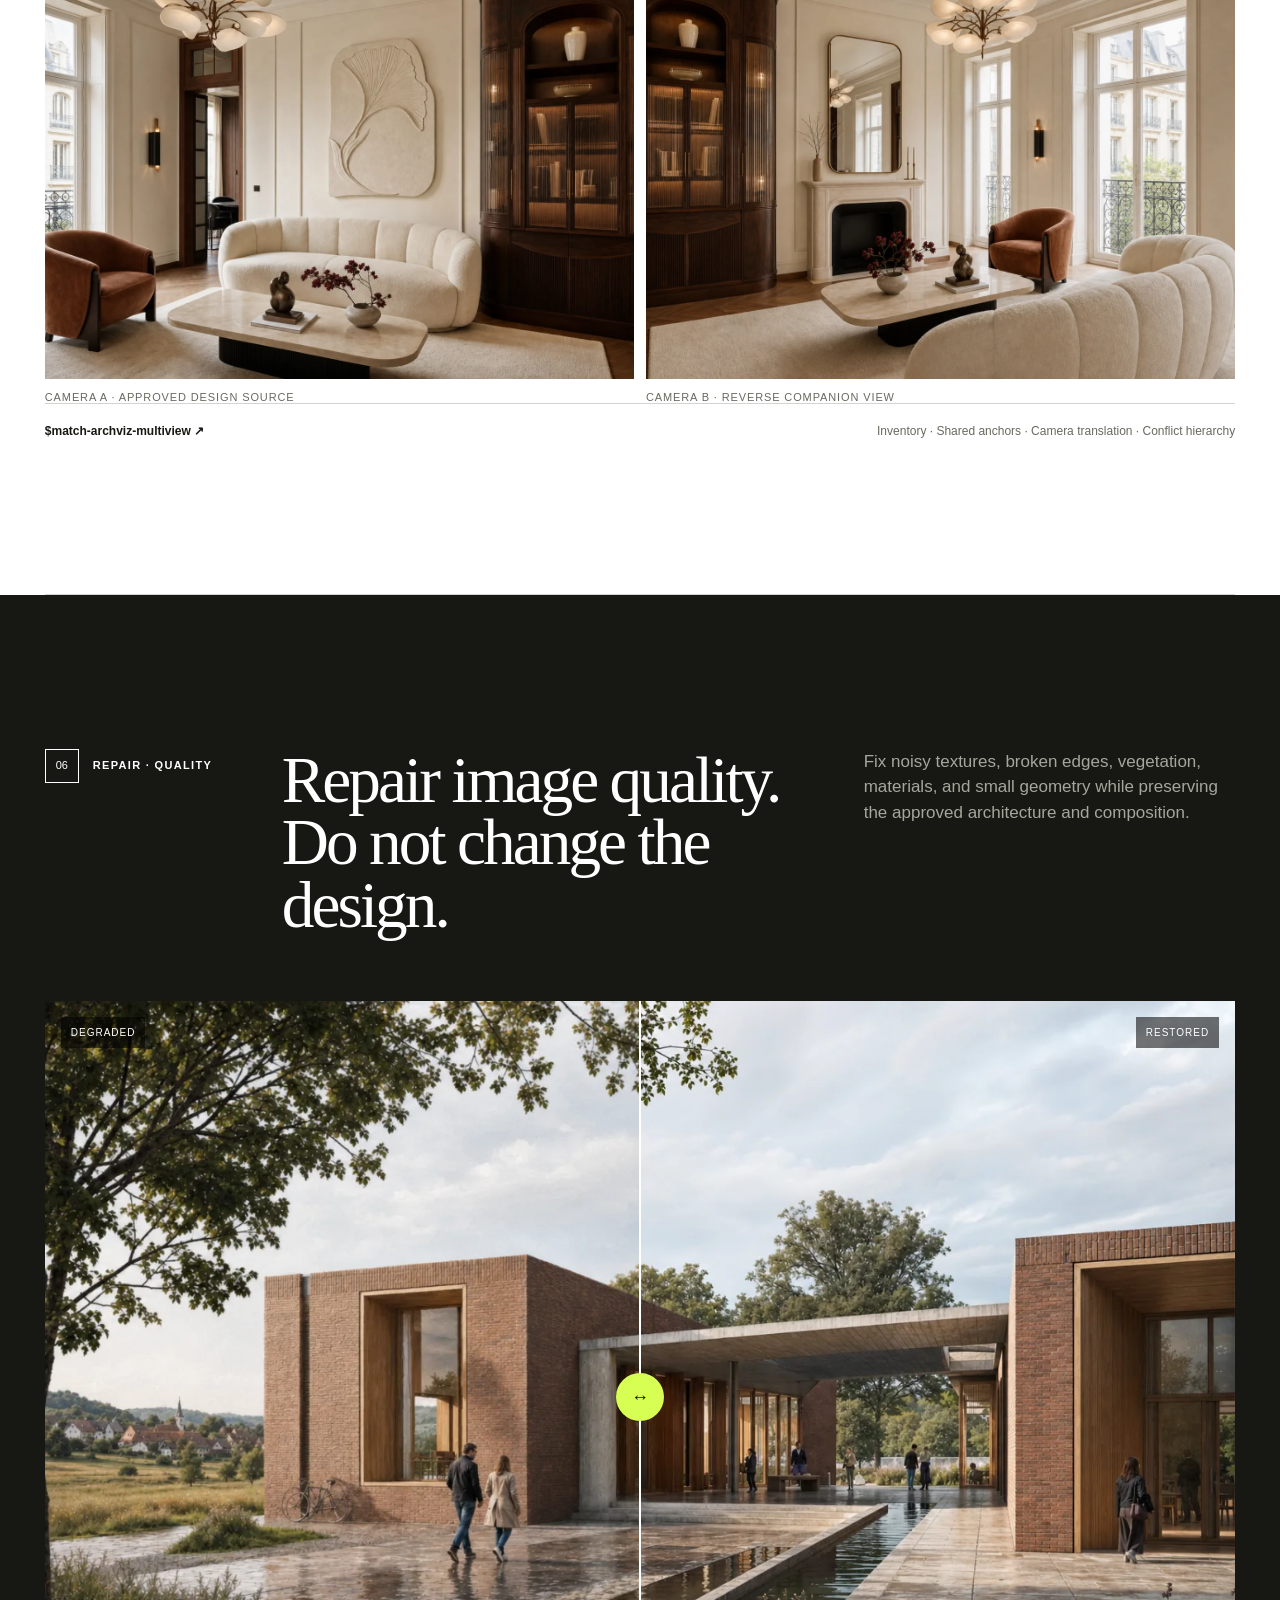
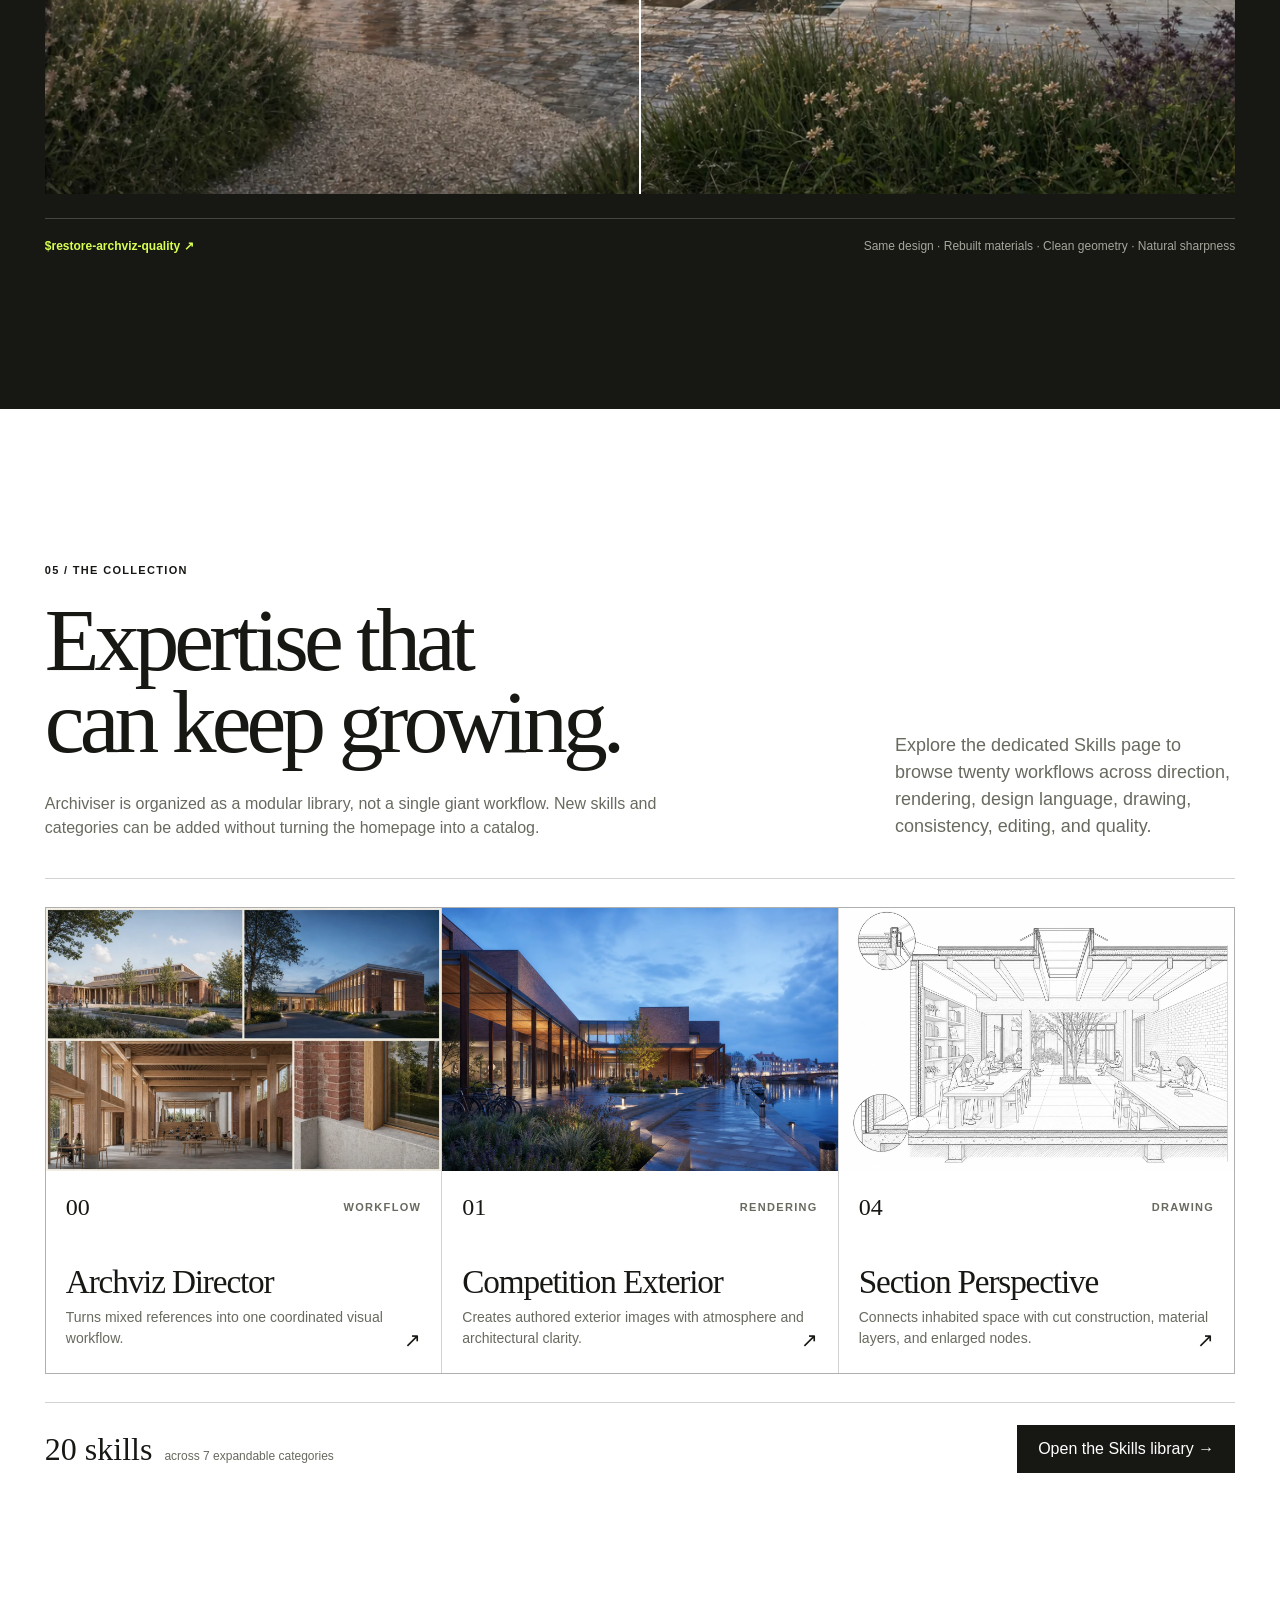
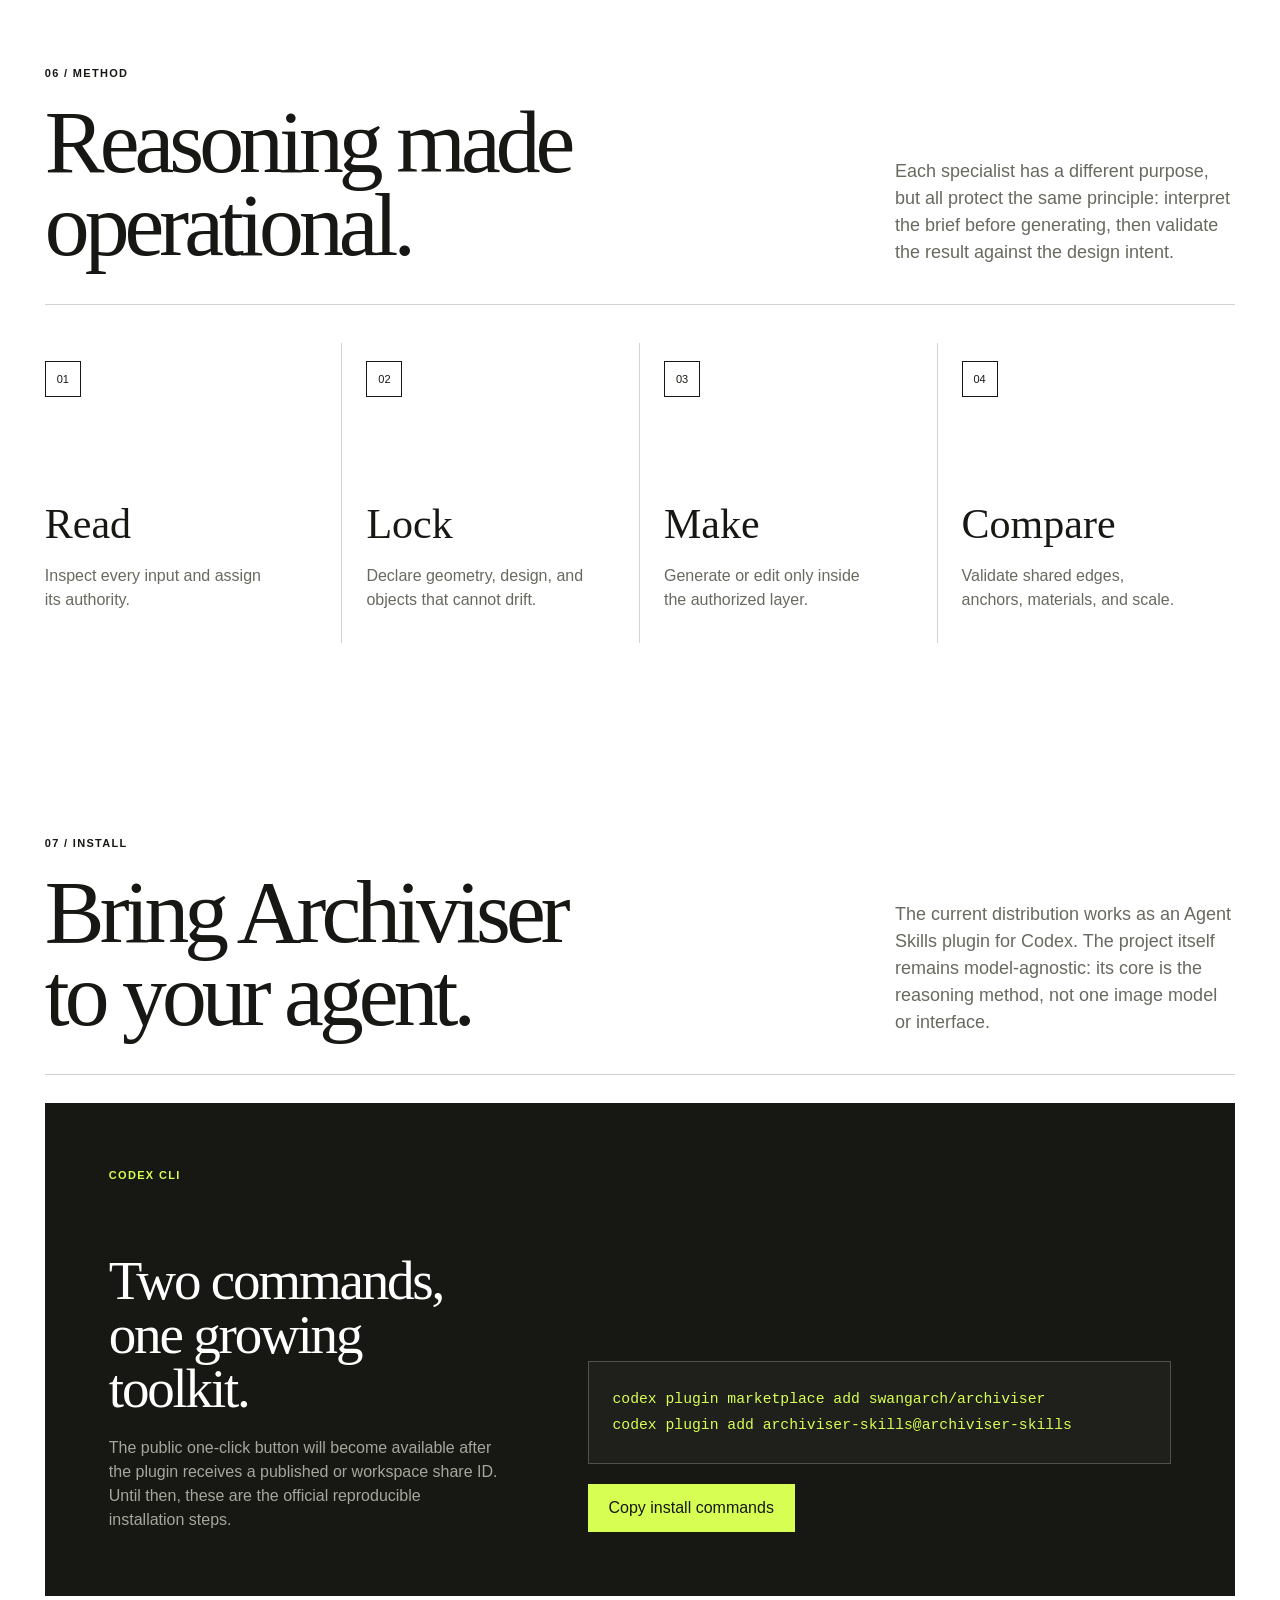
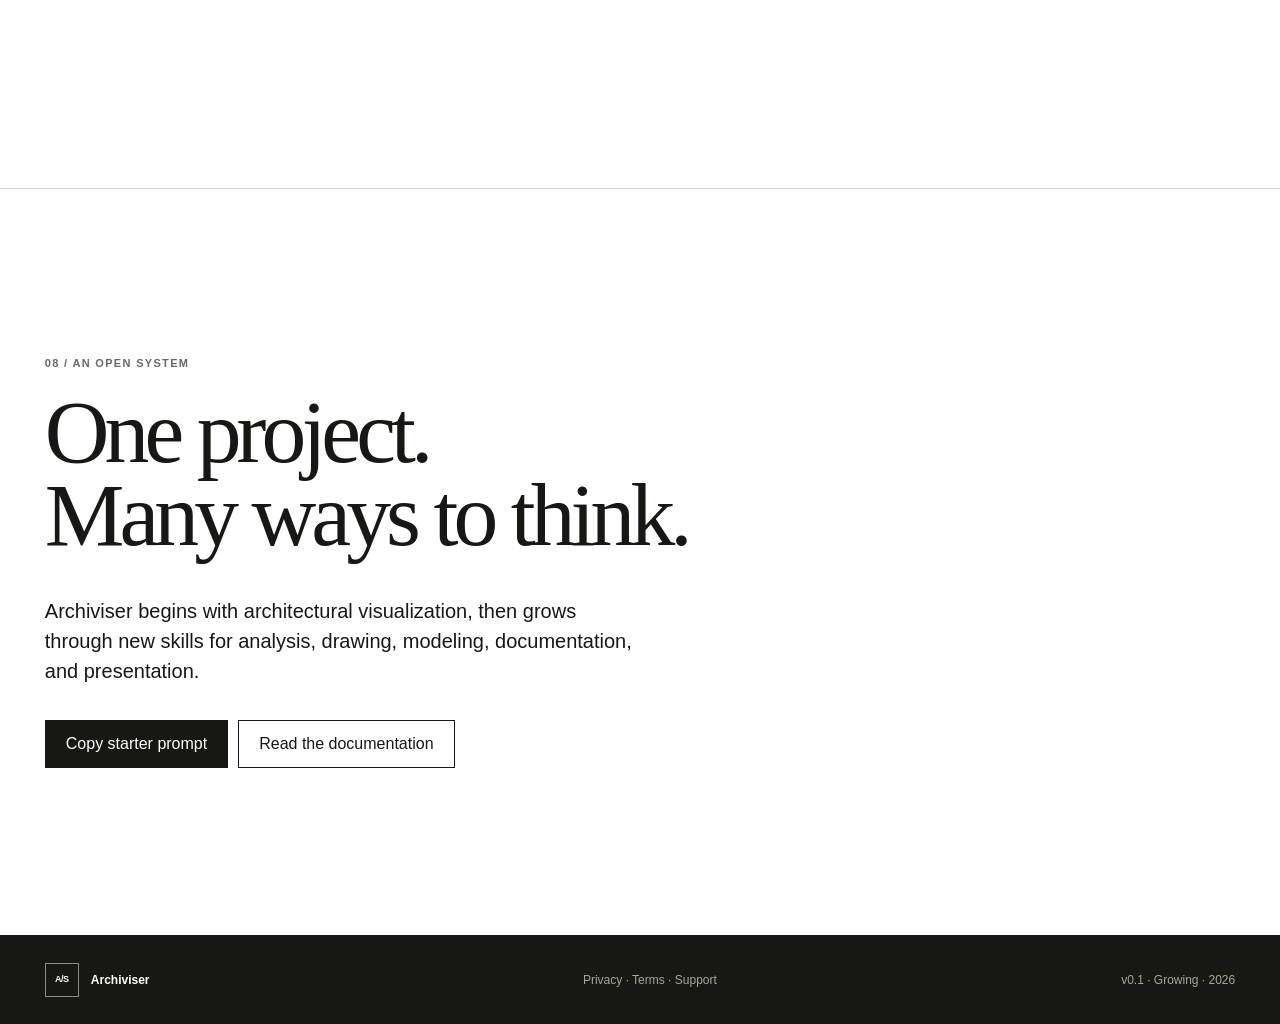
==== commit f6137ddc: "Add brick arch and section drawing skills" ====
--- a/site/index.html
+++ b/site/index.html
@@ -311,7 +311,7 @@
             <h2>Expertise that<br />can keep growing.</h2>
             <p class="section-summary">Archiviser is organized as a modular library, not a single giant workflow. New skills and categories can be added without turning the homepage into a catalog.</p>
           </div>
-          <p>Explore the dedicated Skills page to browse seventeen workflows across direction, rendering, design language, drawing, consistency, editing, and quality.</p>
+          <p>Explore the dedicated Skills page to browse twenty workflows across direction, rendering, design language, drawing, consistency, editing, and quality.</p>
         </div>
 
         <div class="skill-grid">
@@ -332,7 +332,7 @@
           </a>
         </div>
         <div class="collection-action reveal">
-          <p><strong>17 skills</strong><span>across 7 expandable categories</span></p>
+          <p><strong>20 skills</strong><span>across 7 expandable categories</span></p>
           <a class="button button-dark" href="skills.html">Open the Skills library →</a>
         </div>
       </section>
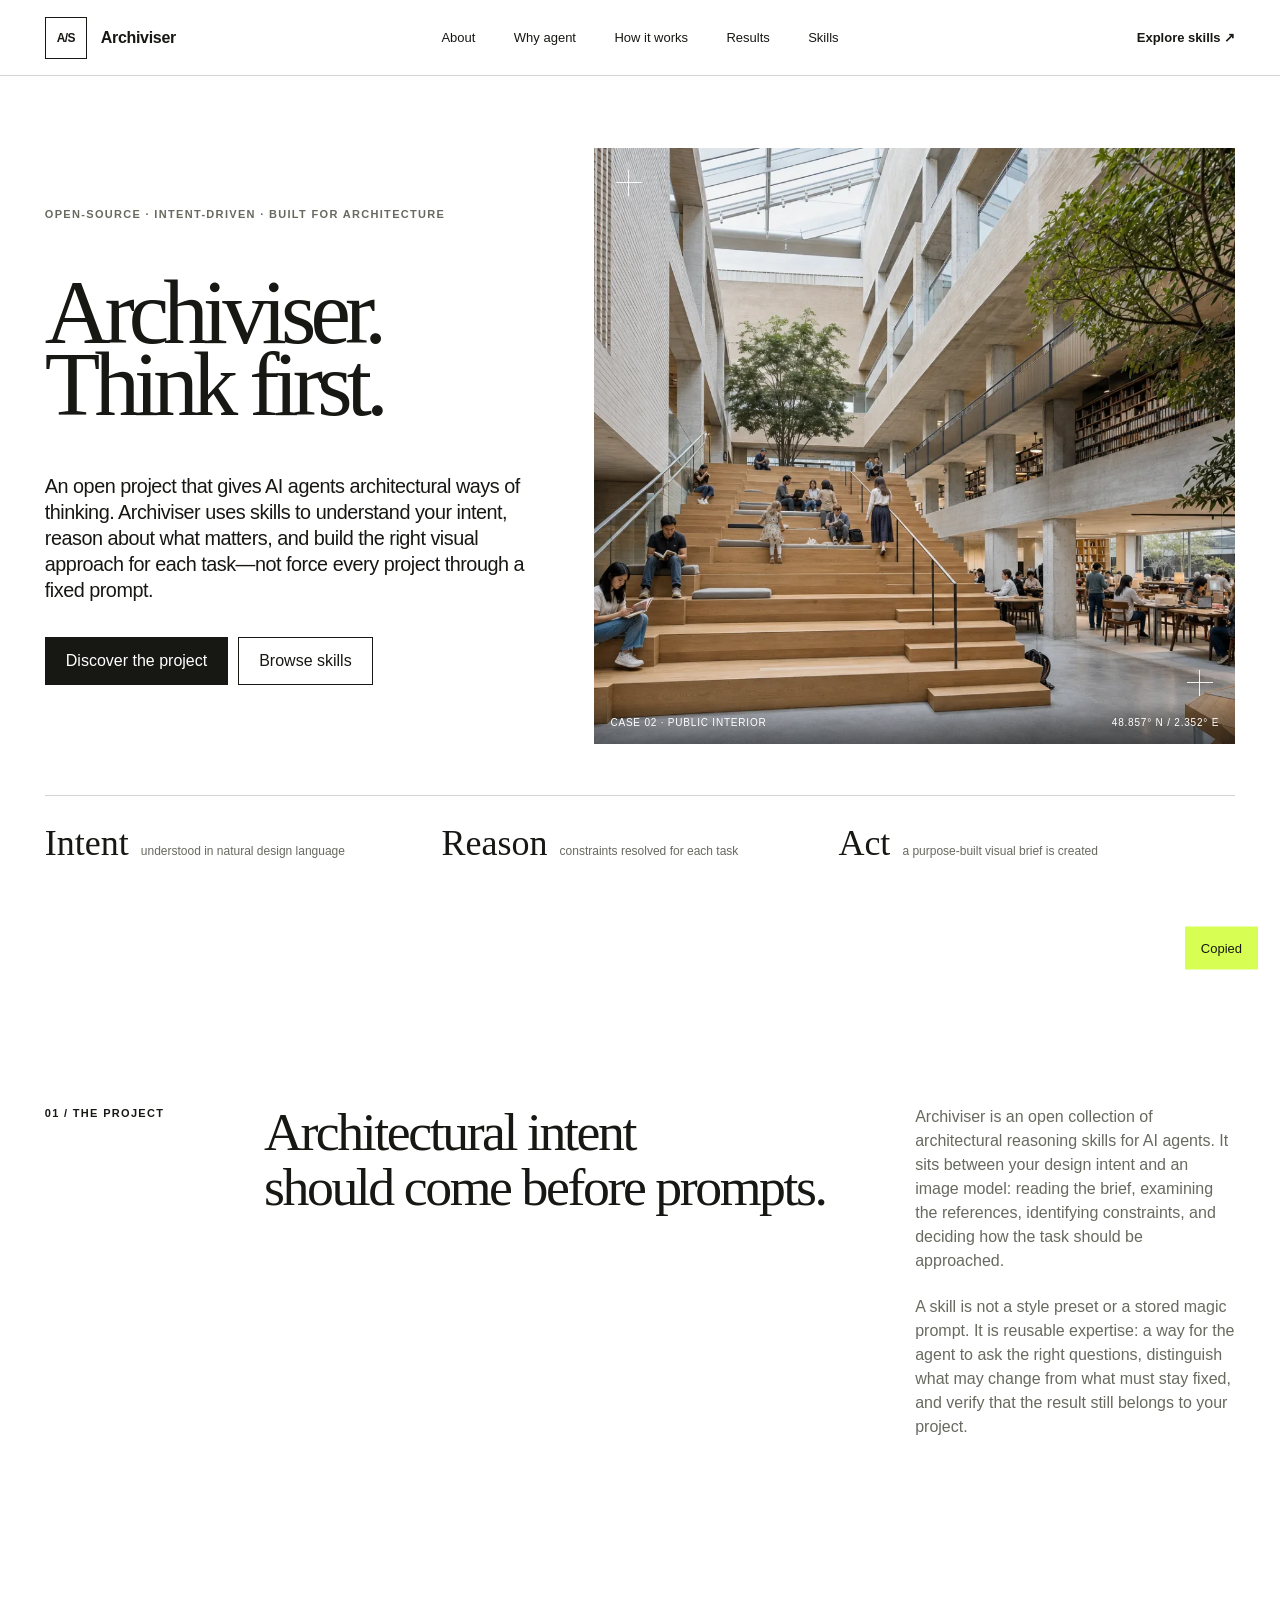
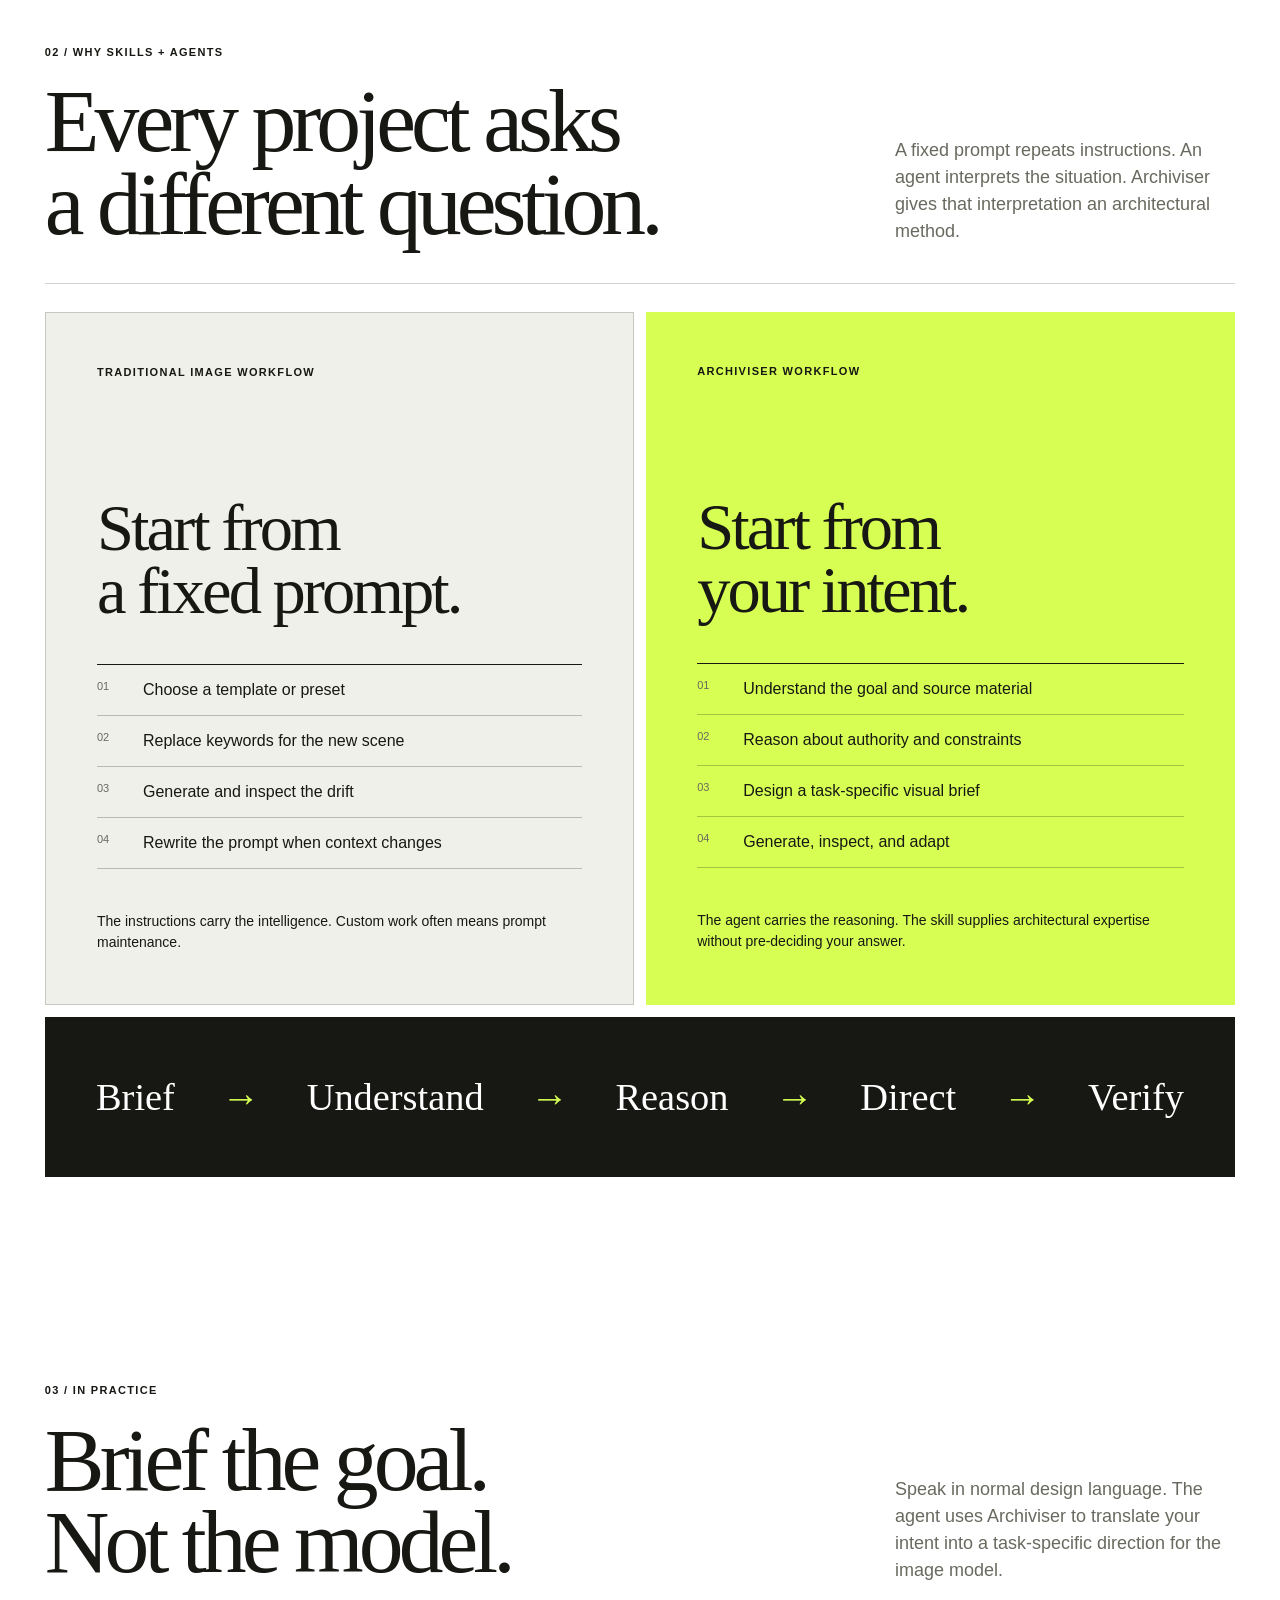
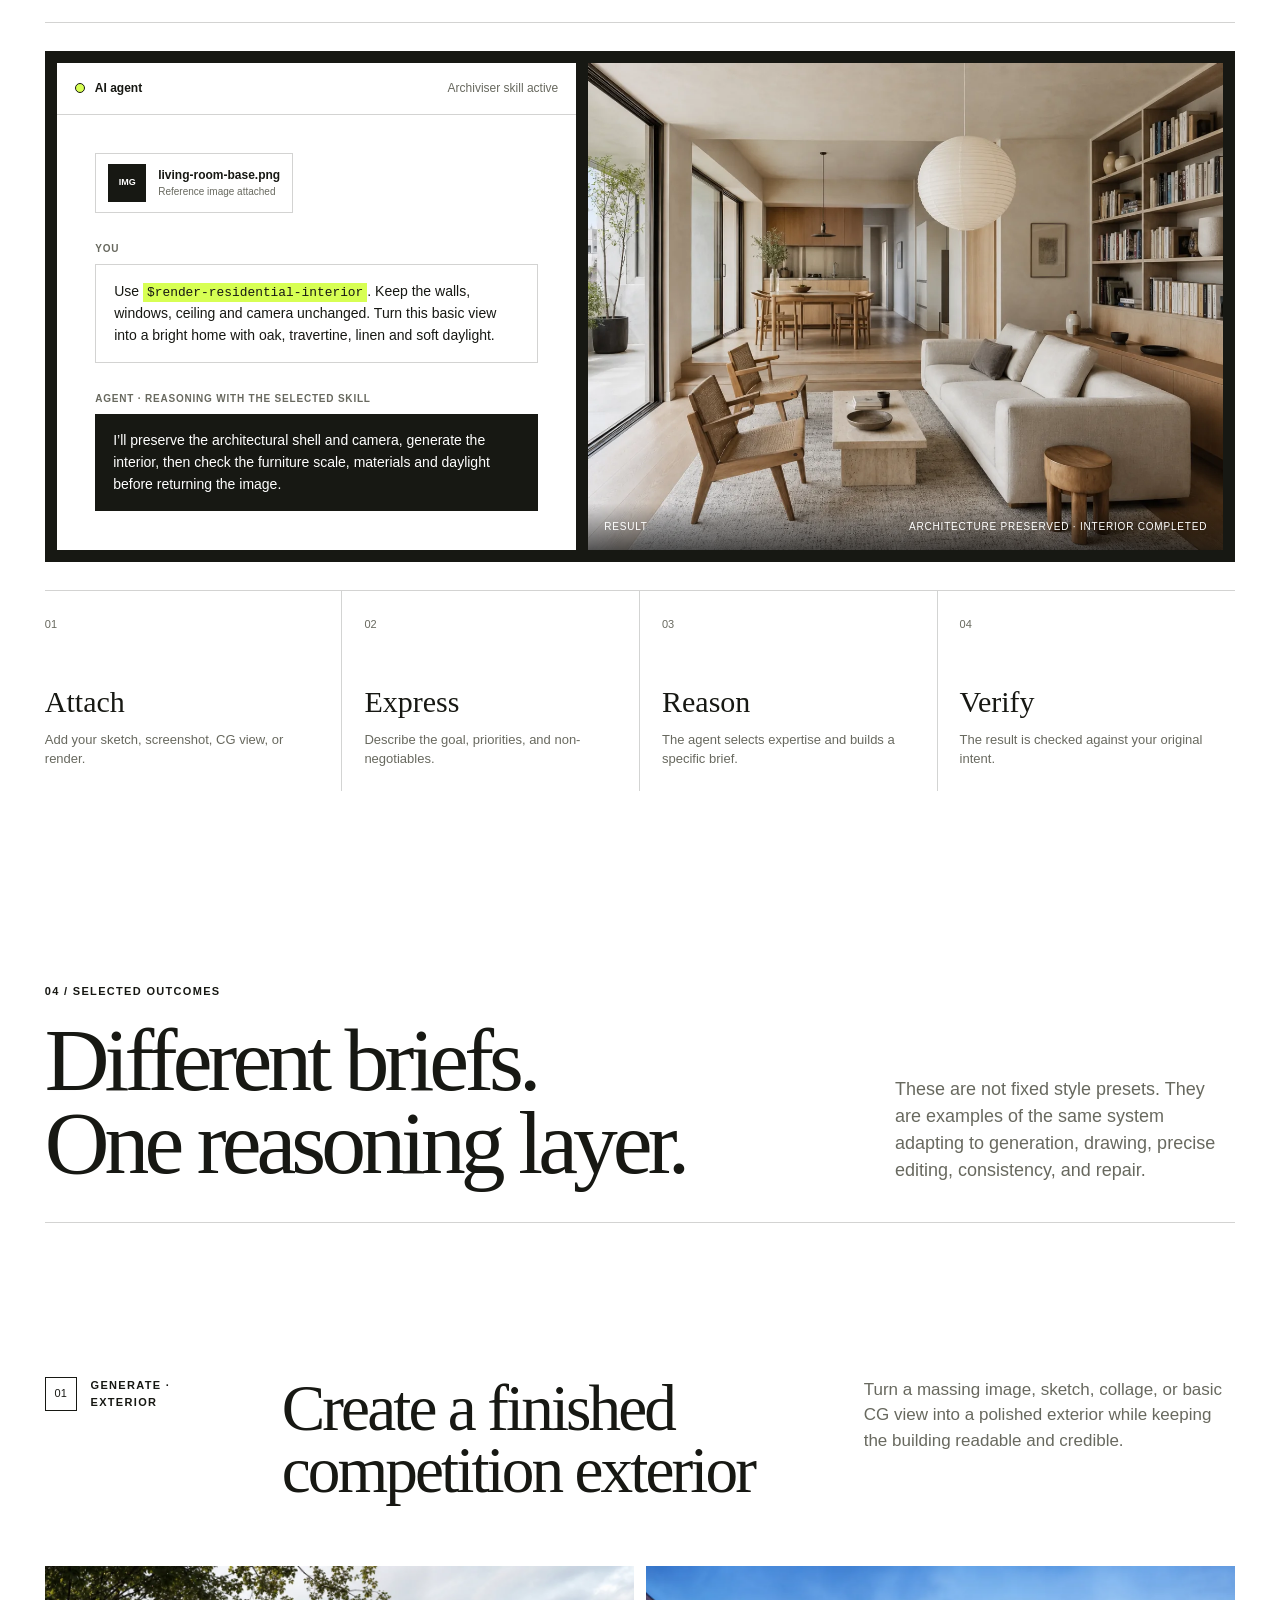
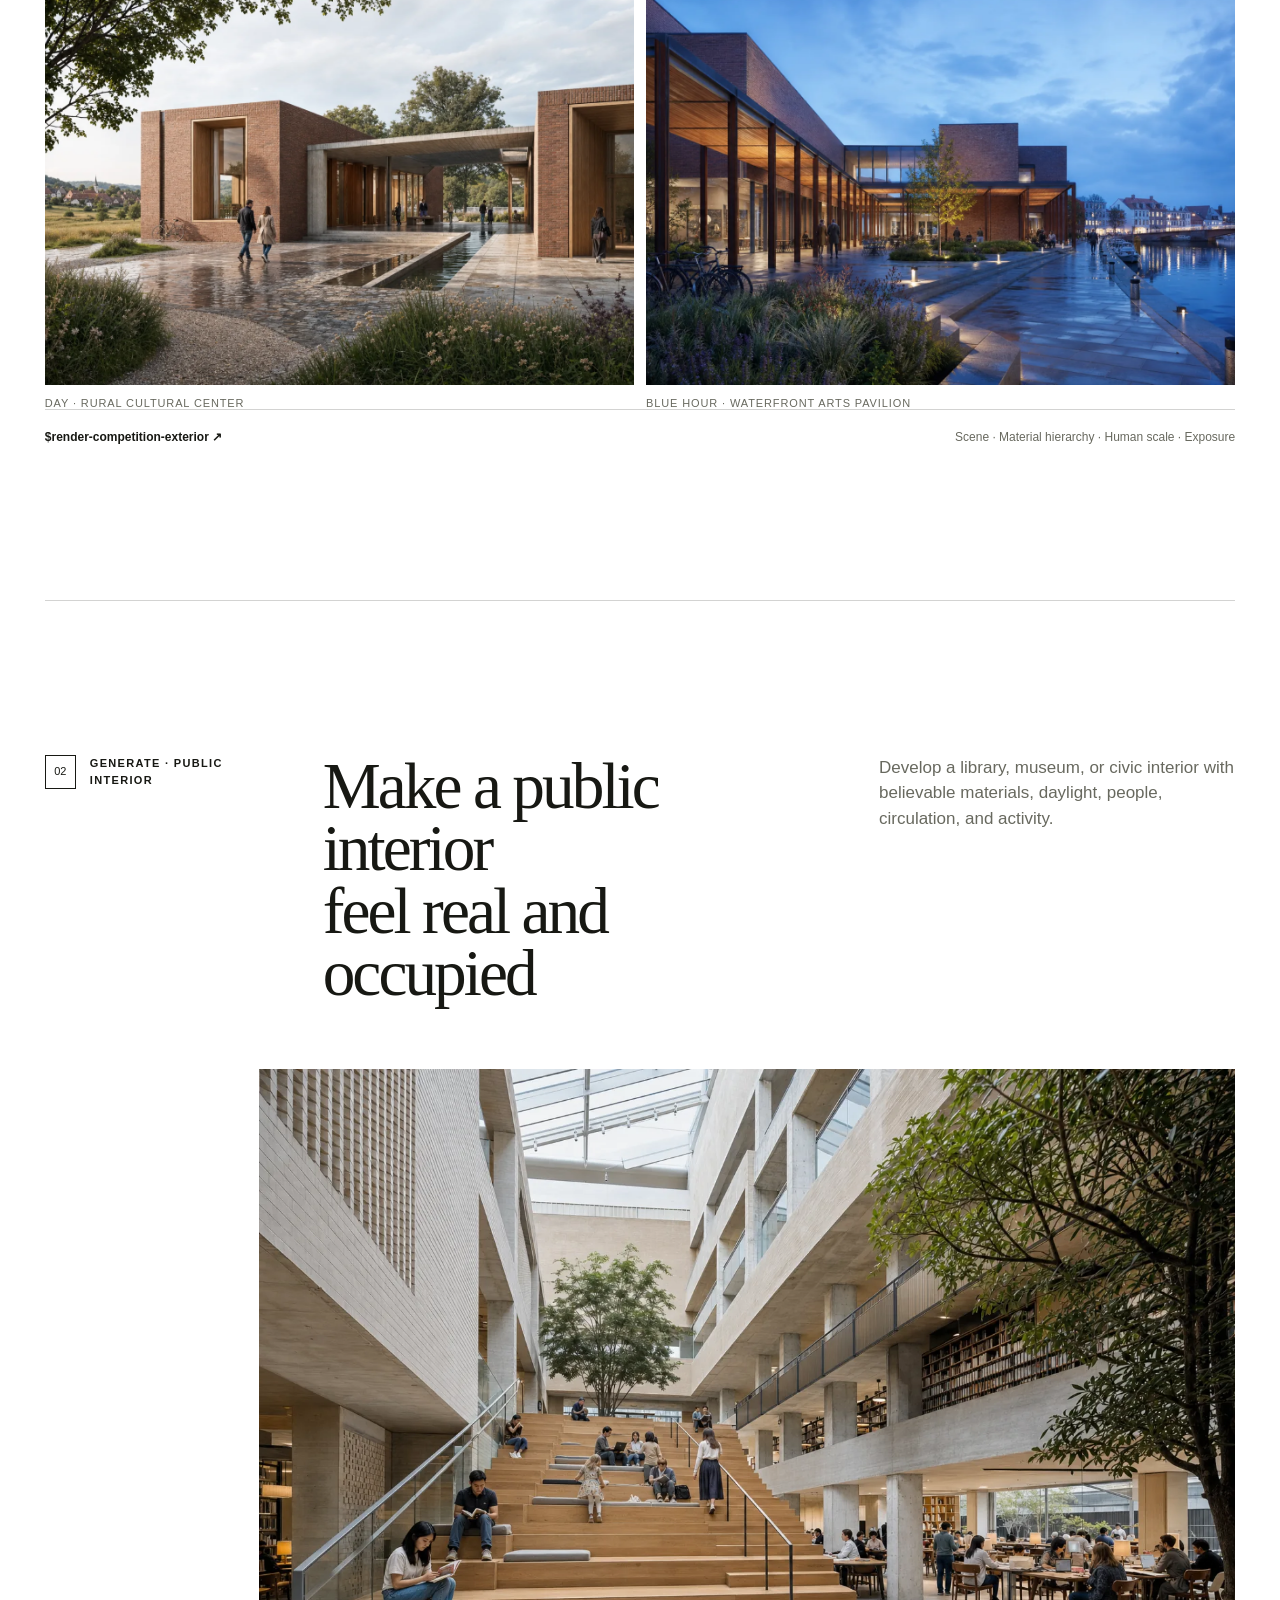
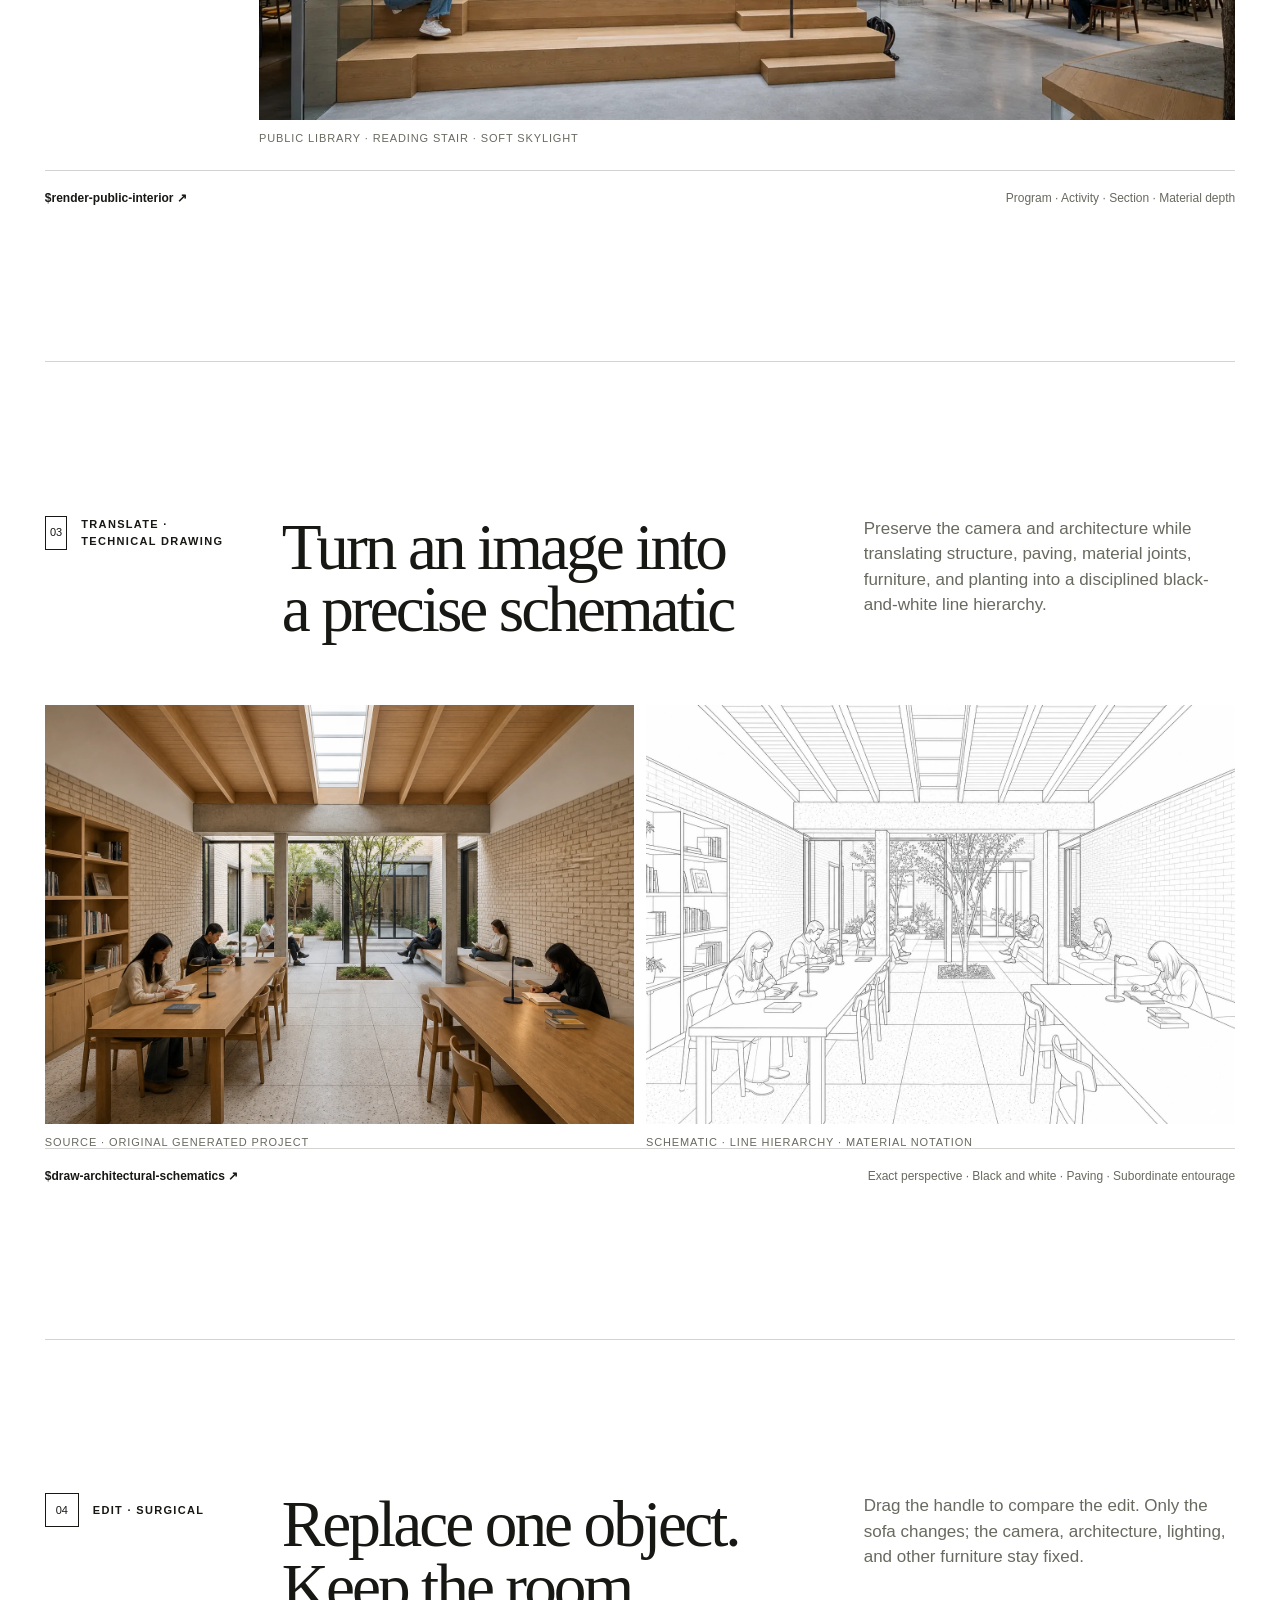
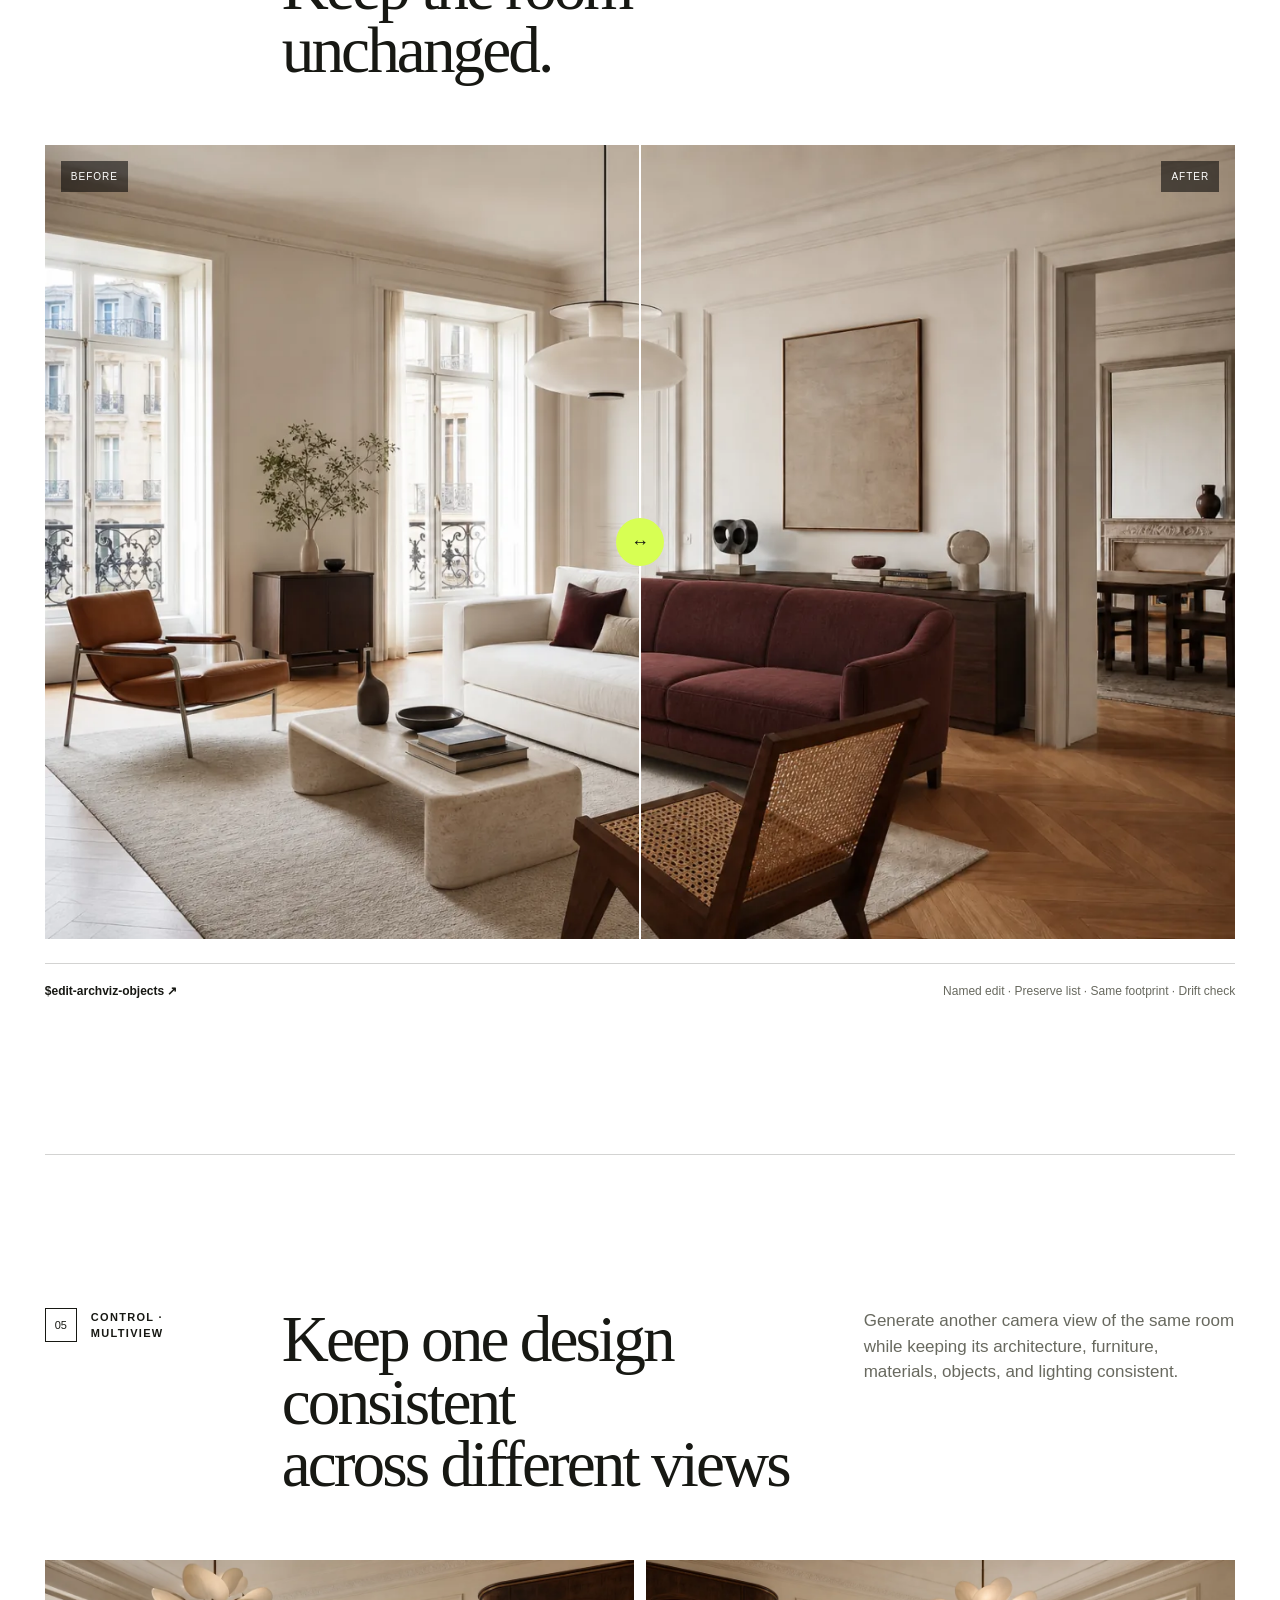
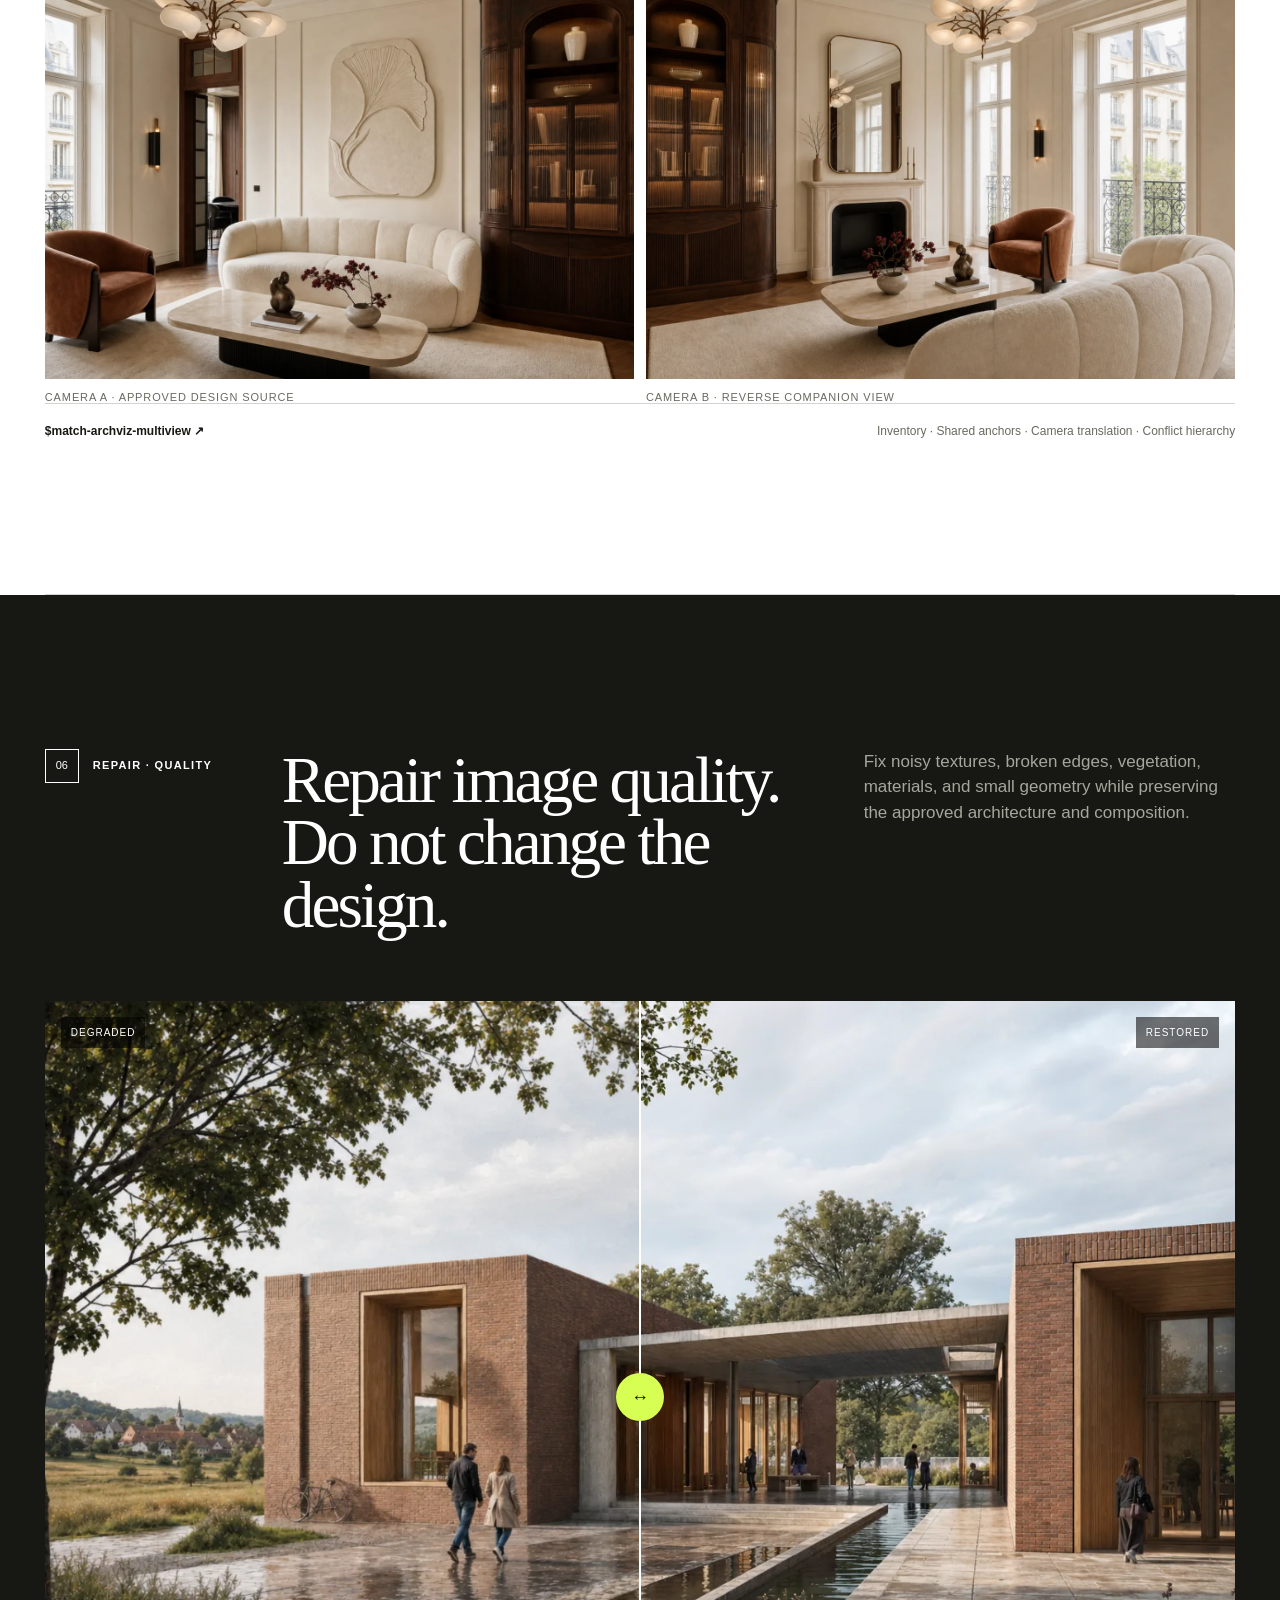
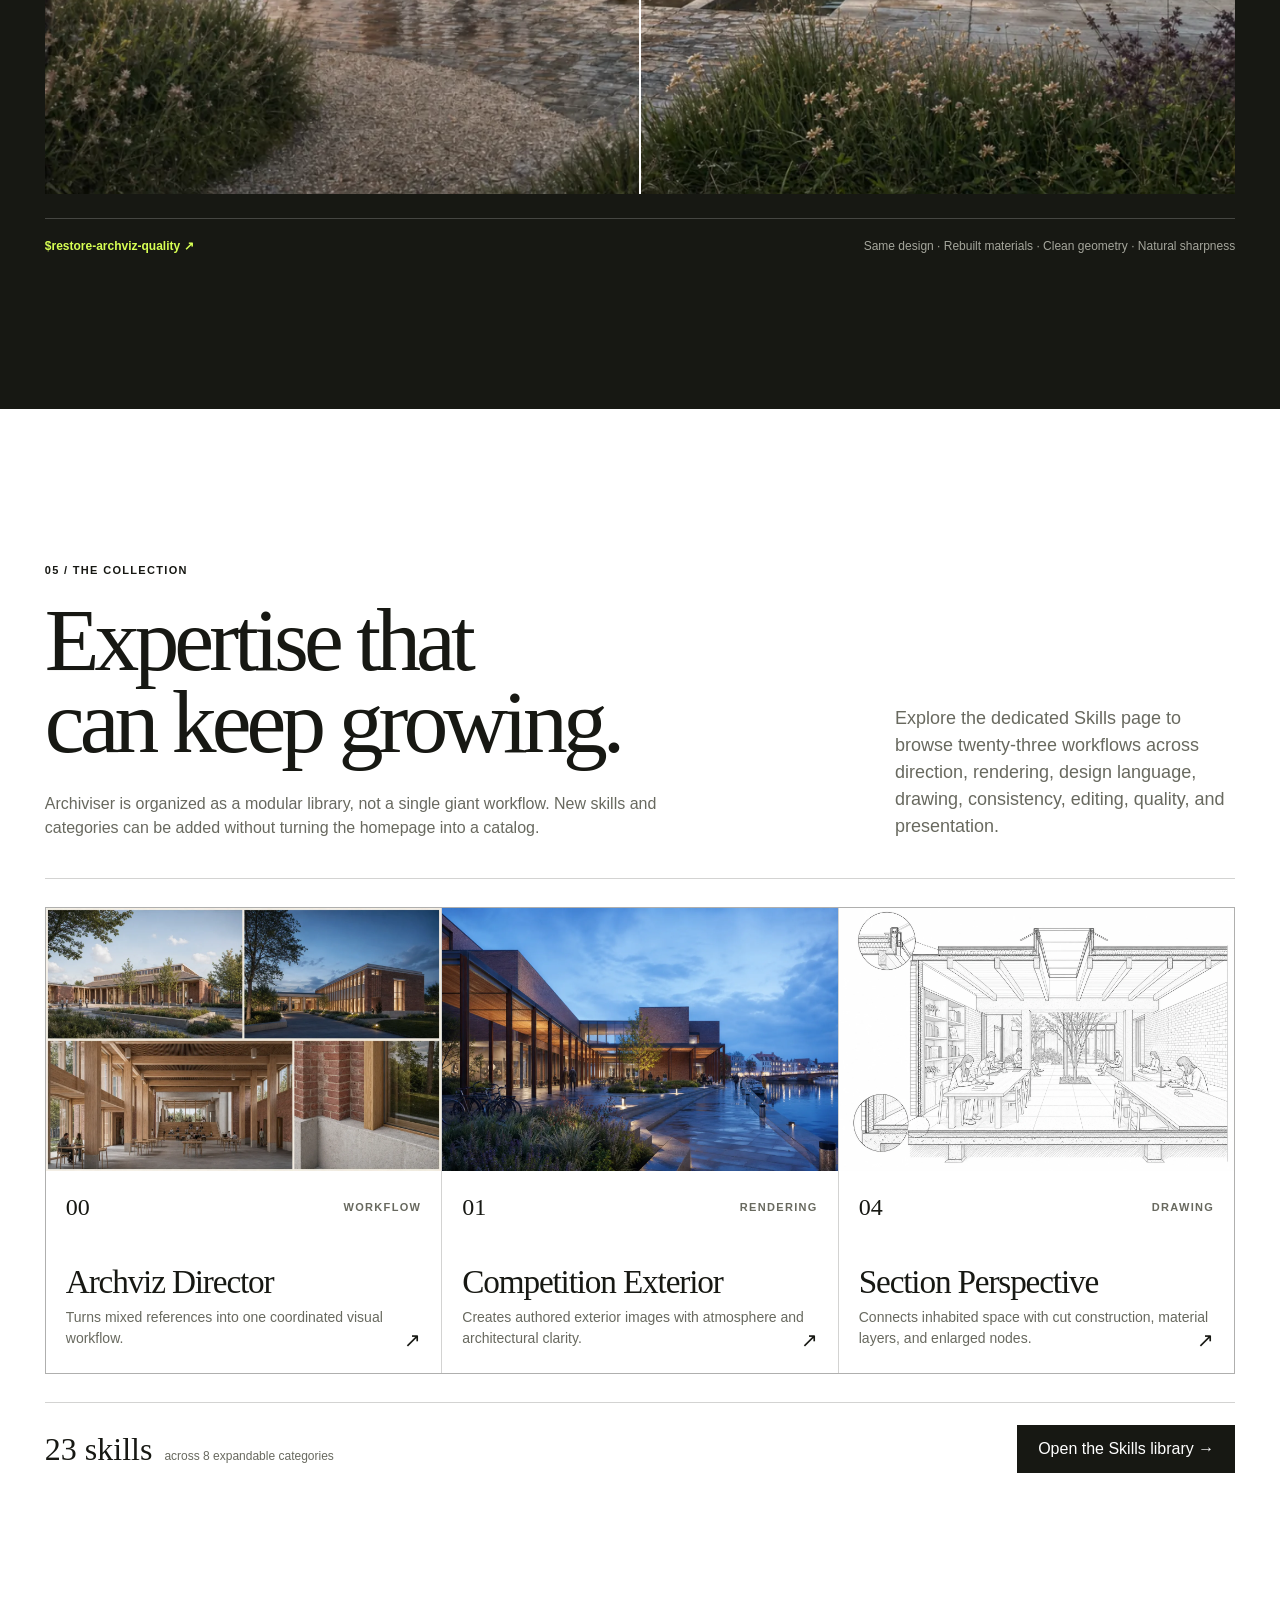
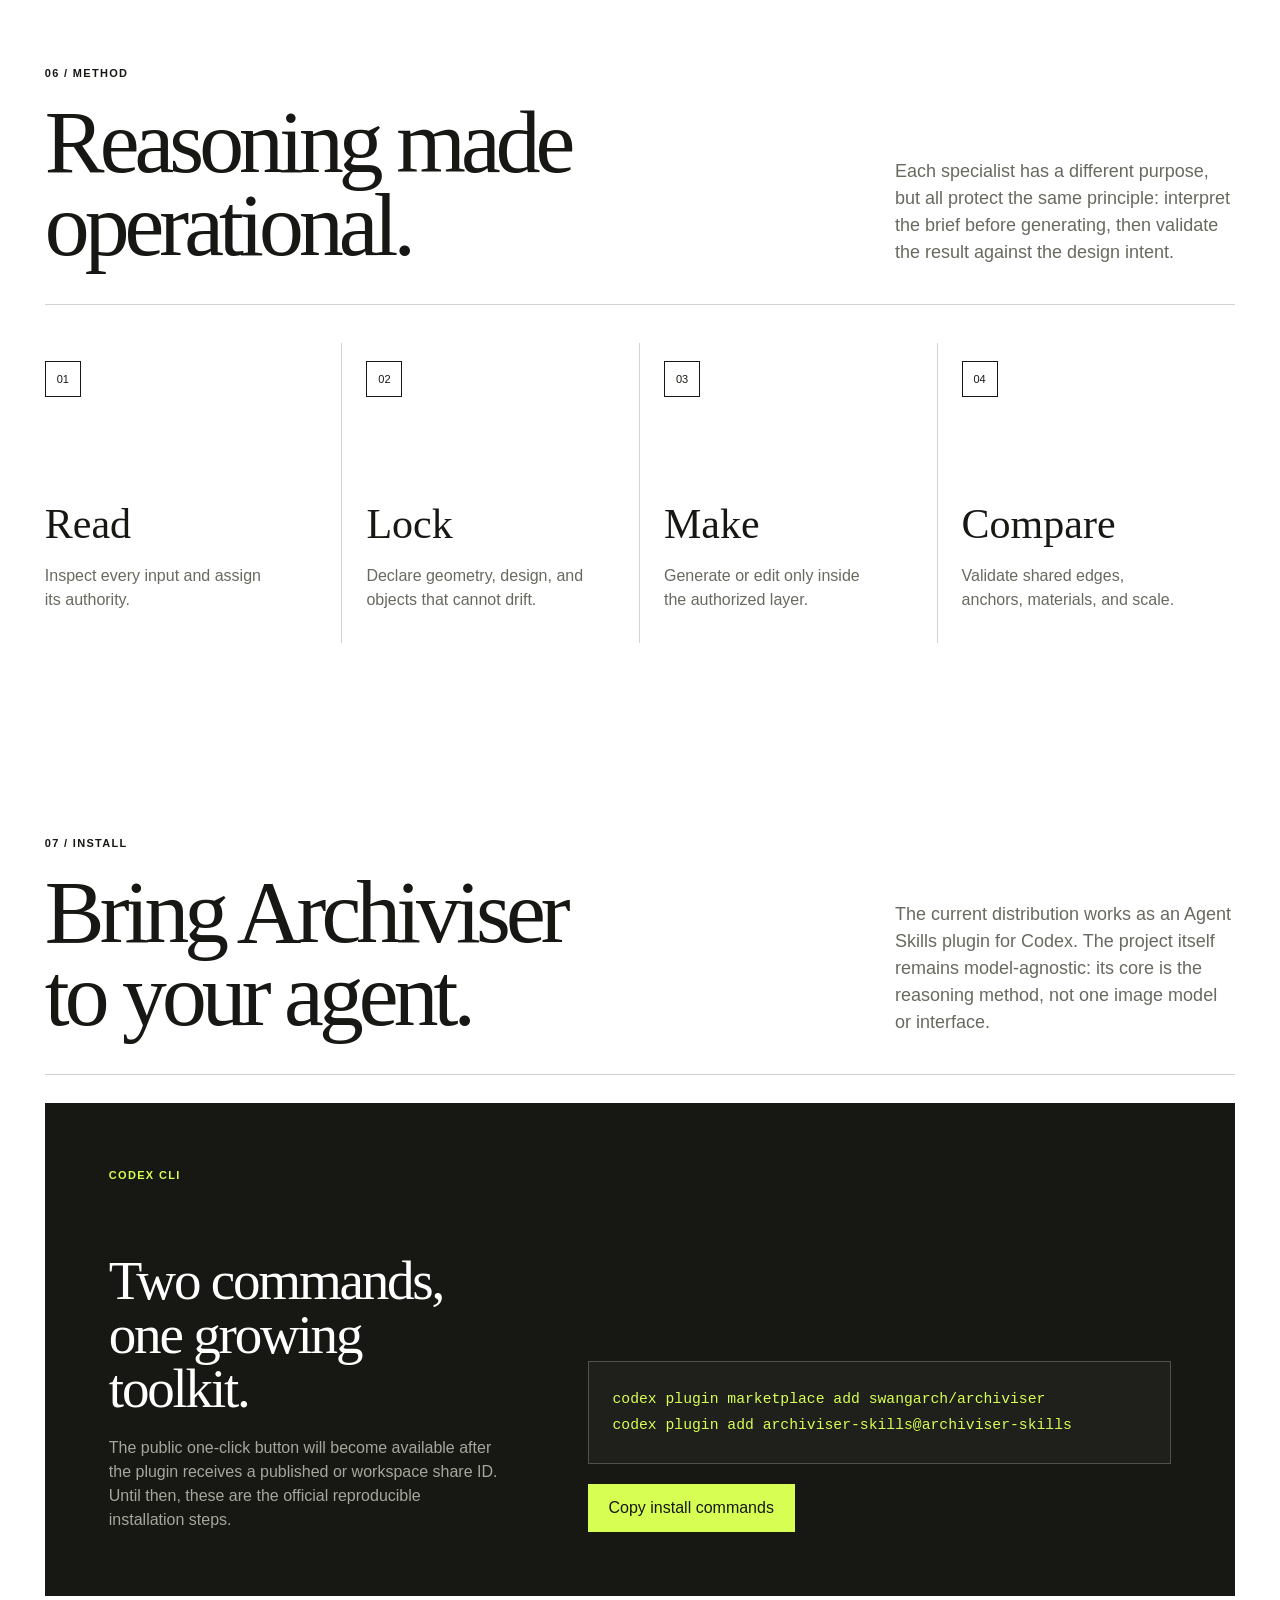
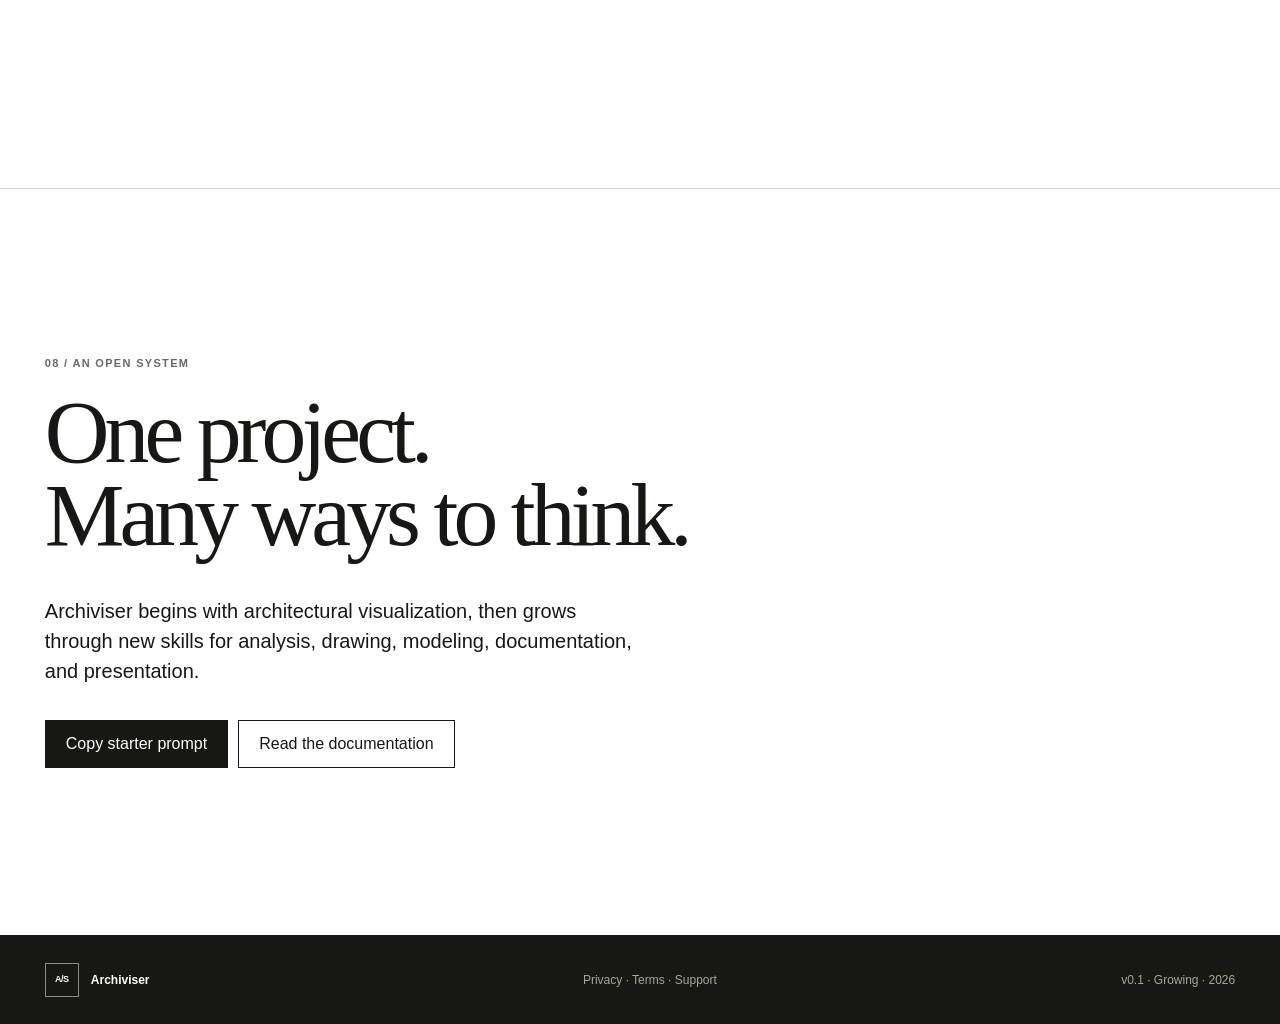
==== commit 258067ff: "Add coordinated drawing and board layout skills" ====
--- a/site/index.html
+++ b/site/index.html
@@ -311,7 +311,7 @@
             <h2>Expertise that<br />can keep growing.</h2>
             <p class="section-summary">Archiviser is organized as a modular library, not a single giant workflow. New skills and categories can be added without turning the homepage into a catalog.</p>
           </div>
-          <p>Explore the dedicated Skills page to browse twenty workflows across direction, rendering, design language, drawing, consistency, editing, and quality.</p>
+          <p>Explore the dedicated Skills page to browse twenty-three workflows across direction, rendering, design language, drawing, consistency, editing, quality, and presentation.</p>
         </div>
 
         <div class="skill-grid">
@@ -332,7 +332,7 @@
           </a>
         </div>
         <div class="collection-action reveal">
-          <p><strong>20 skills</strong><span>across 7 expandable categories</span></p>
+          <p><strong>23 skills</strong><span>across 8 expandable categories</span></p>
           <a class="button button-dark" href="skills.html">Open the Skills library →</a>
         </div>
       </section>
--- a/site/styles.css
+++ b/site/styles.css
@@ -335,9 +335,14 @@
 .category-heading > div > p { margin-bottom: 24px; font-size: 11px; font-weight: 700; letter-spacing: .12em; text-transform: uppercase; }
 .category-heading > p { align-self: end; color: var(--muted); font-size: 15px; }
 .category-heading h2 { margin: 0; font-family: var(--serif); font-size: clamp(44px, 5vw, 76px); font-weight: 400; line-height: .96; letter-spacing: -.045em; }
-.library-grid { margin-top: 28px; }
-.library-grid:has(.skill-card:only-child) { grid-template-columns: 1fr 1fr; background: transparent; border: 0; }
+.library-grid { grid-template-columns: repeat(3, minmax(0, 1fr)); margin-top: 28px; }
+.library-grid:has(.skill-card:only-child) { grid-template-columns: repeat(3, minmax(0, 1fr)); background: transparent; border: 0; }
 .library-grid:has(.skill-card:only-child) .skill-card { border: 1px solid var(--line); }
+.library-grid .skill-image { aspect-ratio: 16 / 10; }
+.library-grid .skill-card-body { min-height: 218px; padding: 16px 18px 22px; }
+.library-grid .skill-card h3 { min-height: 2em; margin-top: 32px; font-size: clamp(27px, 2.15vw, 35px); }
+.library-grid .skill-card p { max-width: 36ch; padding-right: 20px; font-size: 13px; line-height: 1.45; }
+.library-grid .skill-arrow { right: 18px; bottom: 16px; }
 .library-closing { margin-top: clamp(120px, 16vw, 240px); padding: clamp(80px, 11vw, 170px) var(--gutter); color: var(--paper); background: var(--ink); }
 .library-closing .section-number { color: var(--acid); }
 .library-closing h2 { max-width: 1200px; margin: 32px 0 0; font-family: var(--serif); font-size: clamp(52px, 7vw, 105px); font-weight: 400; line-height: .93; letter-spacing: -.055em; }
@@ -423,6 +428,7 @@
   .install-panel { grid-template-columns: 1fr; }
   .install-panel h3 { margin-top: 42px; }
   .skills .skill-grid { grid-template-columns: 1fr 1fr; }
+  .library-grid, .library-grid:has(.skill-card:only-child) { grid-template-columns: repeat(2, minmax(0, 1fr)); }
   .category-heading { grid-template-columns: .16fr 1fr; }
   .category-heading > p { grid-column: 2; max-width: 600px; }
 }
@@ -459,6 +465,7 @@
   .compare-image { object-position: center; }
   .skill-grid { grid-template-columns: 1fr; }
   .skills .skill-grid { grid-template-columns: 1fr; }
+  .library-grid, .library-grid:has(.skill-card:only-child) { grid-template-columns: 1fr; }
   .skill-card-body { min-height: 170px; }
   .usage-demo { display: block; }
   .usage-result { min-height: 480px; margin-top: 12px; }
